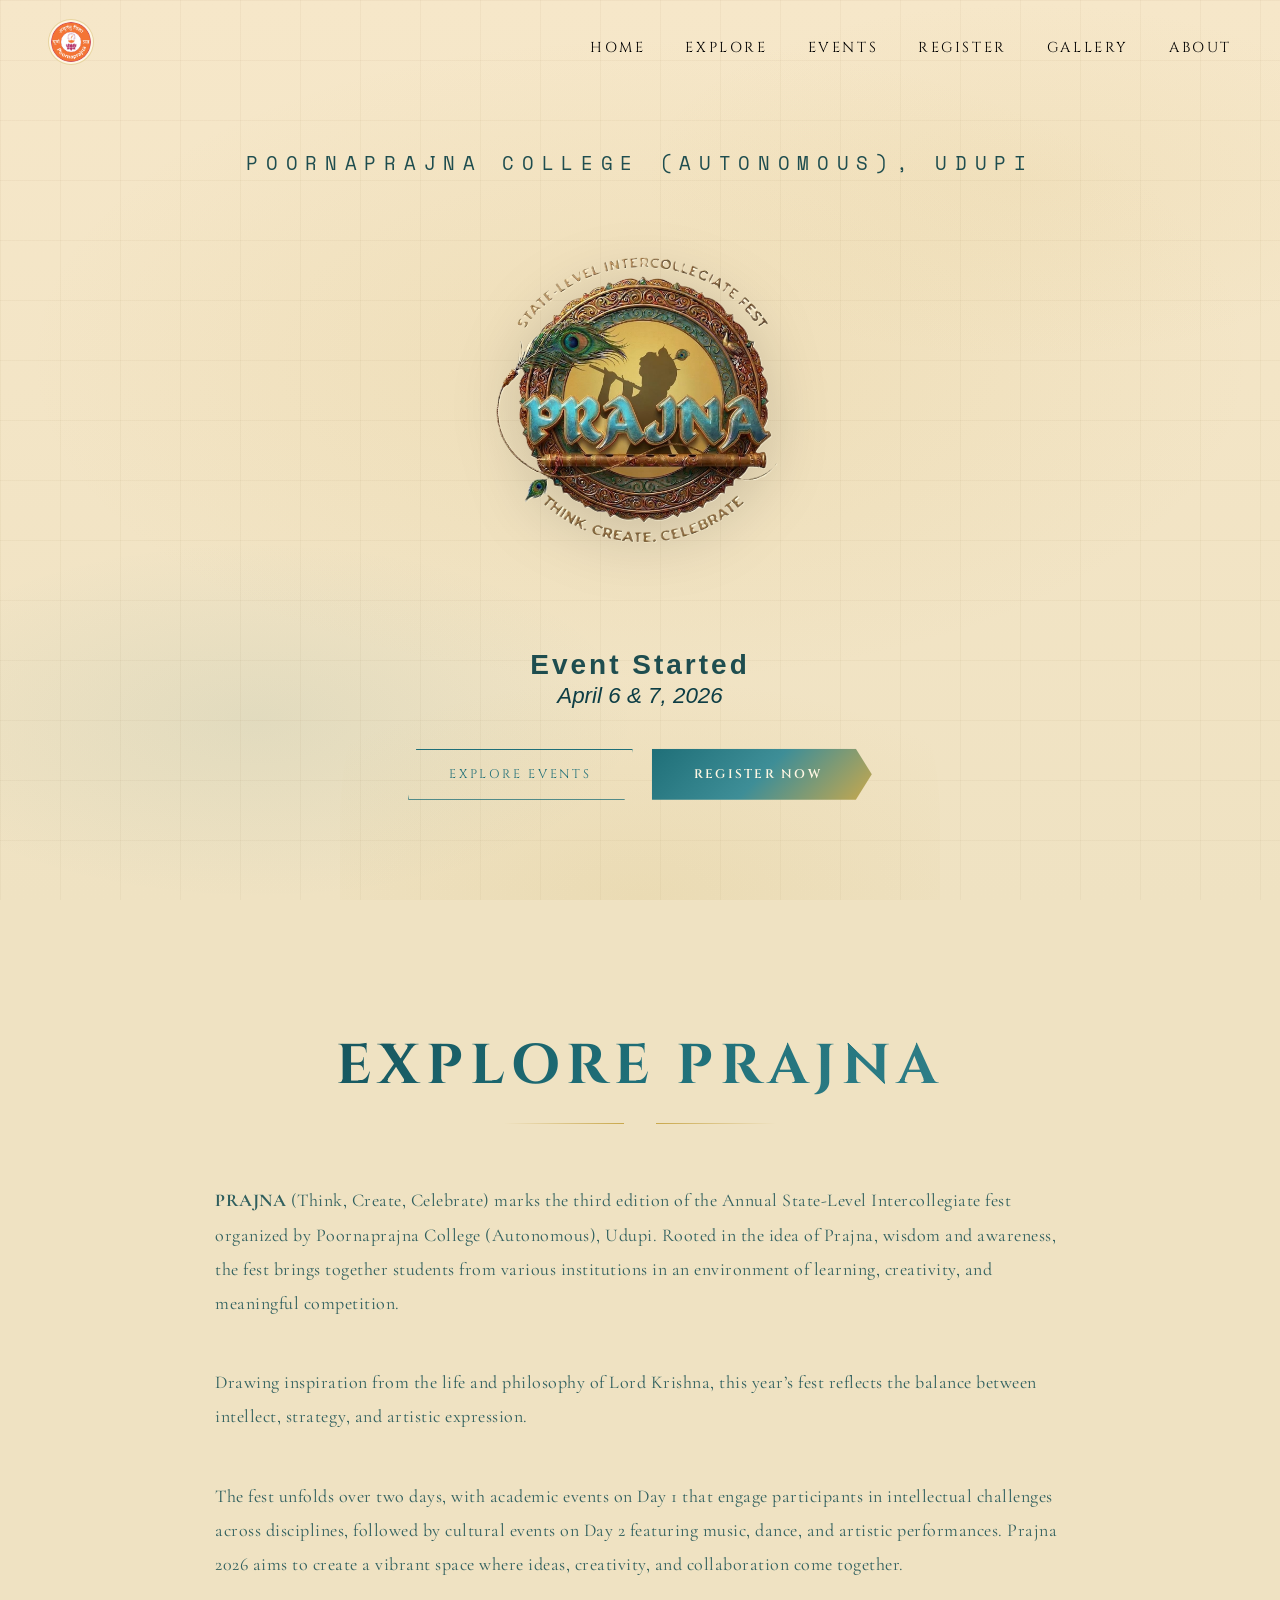
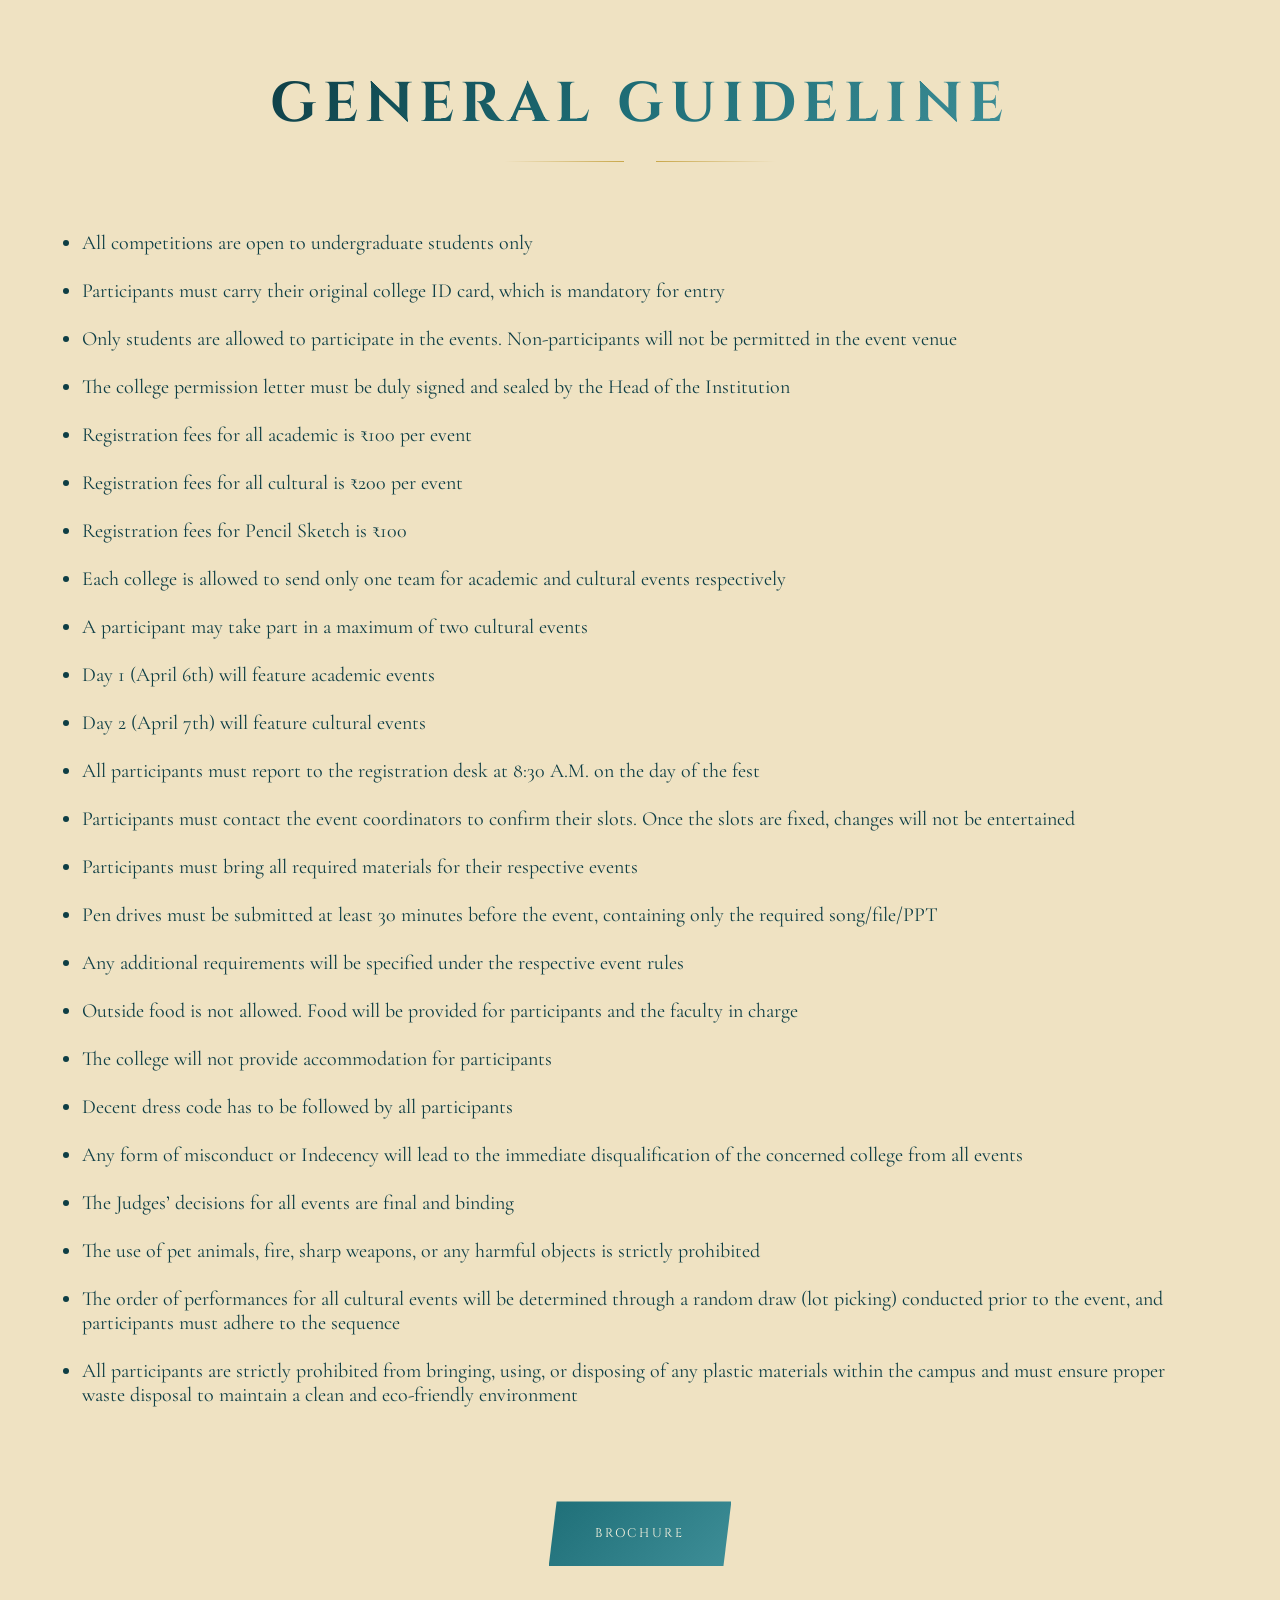
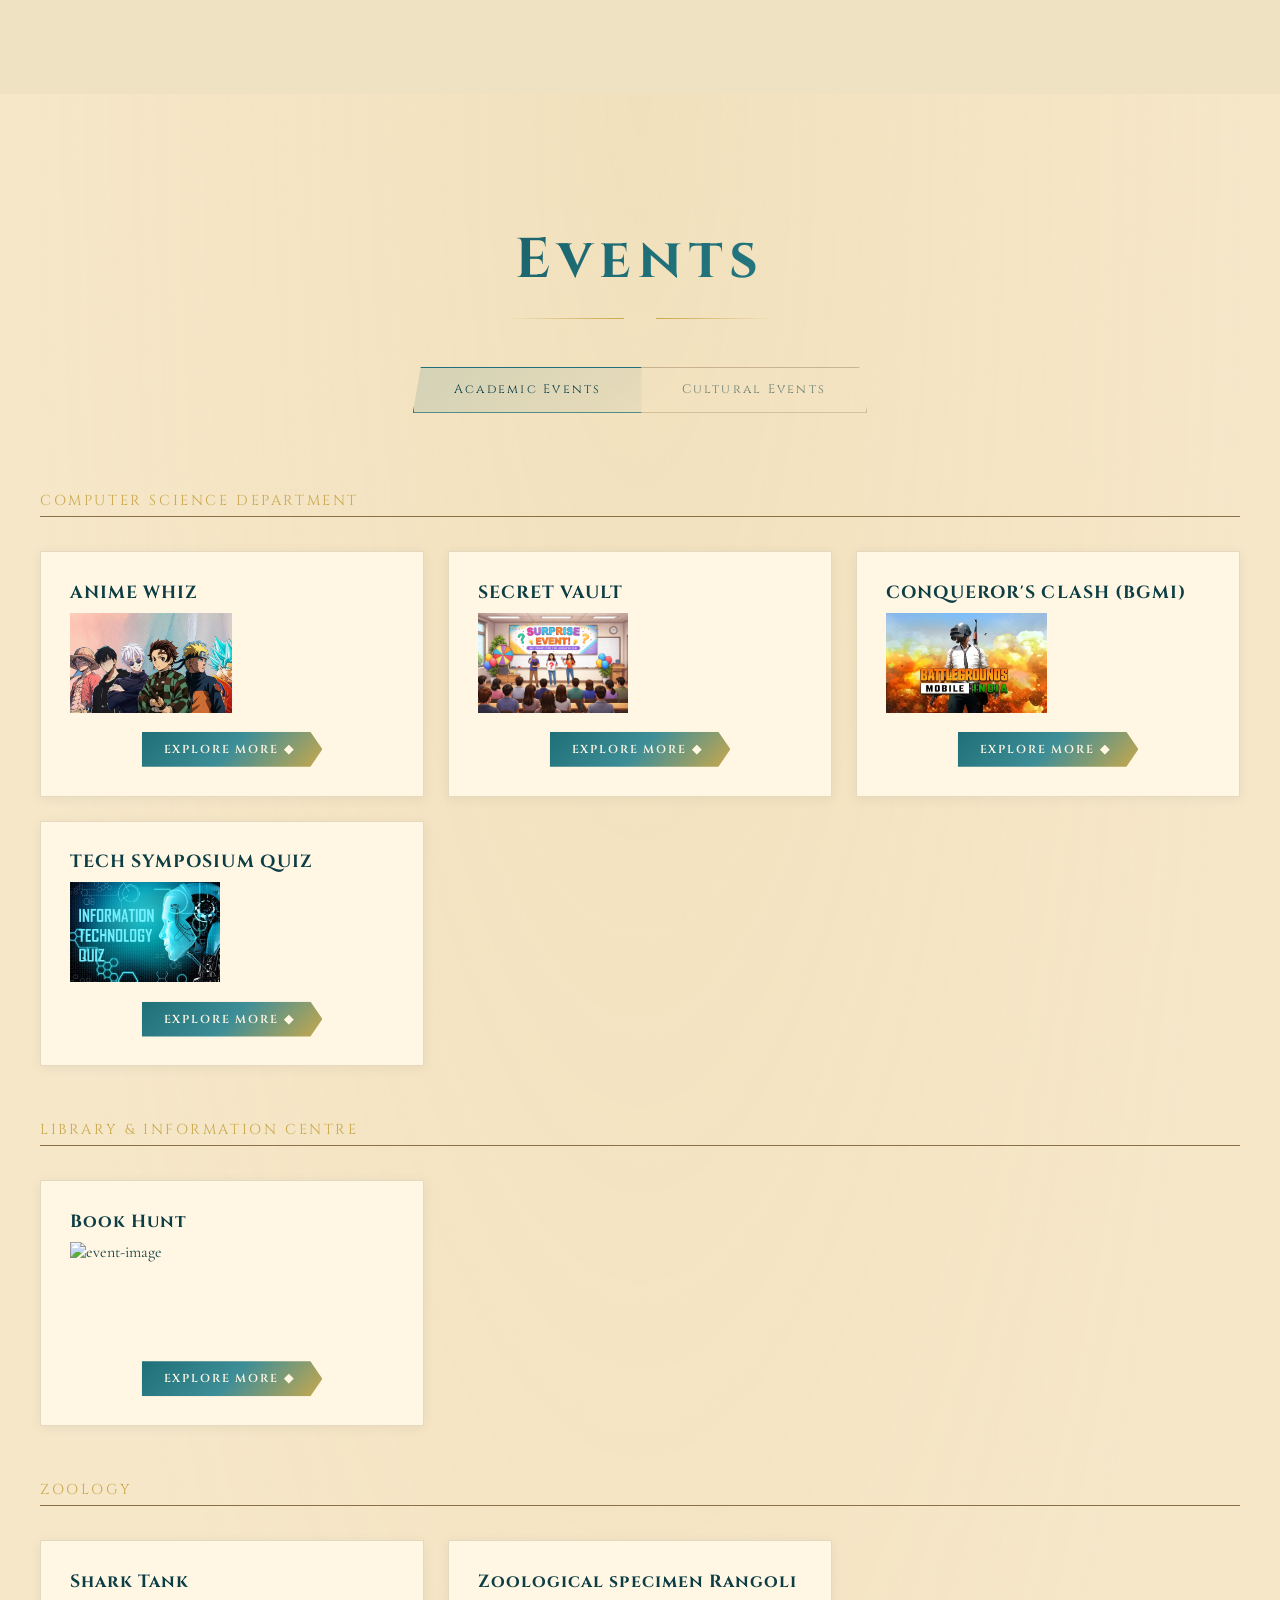
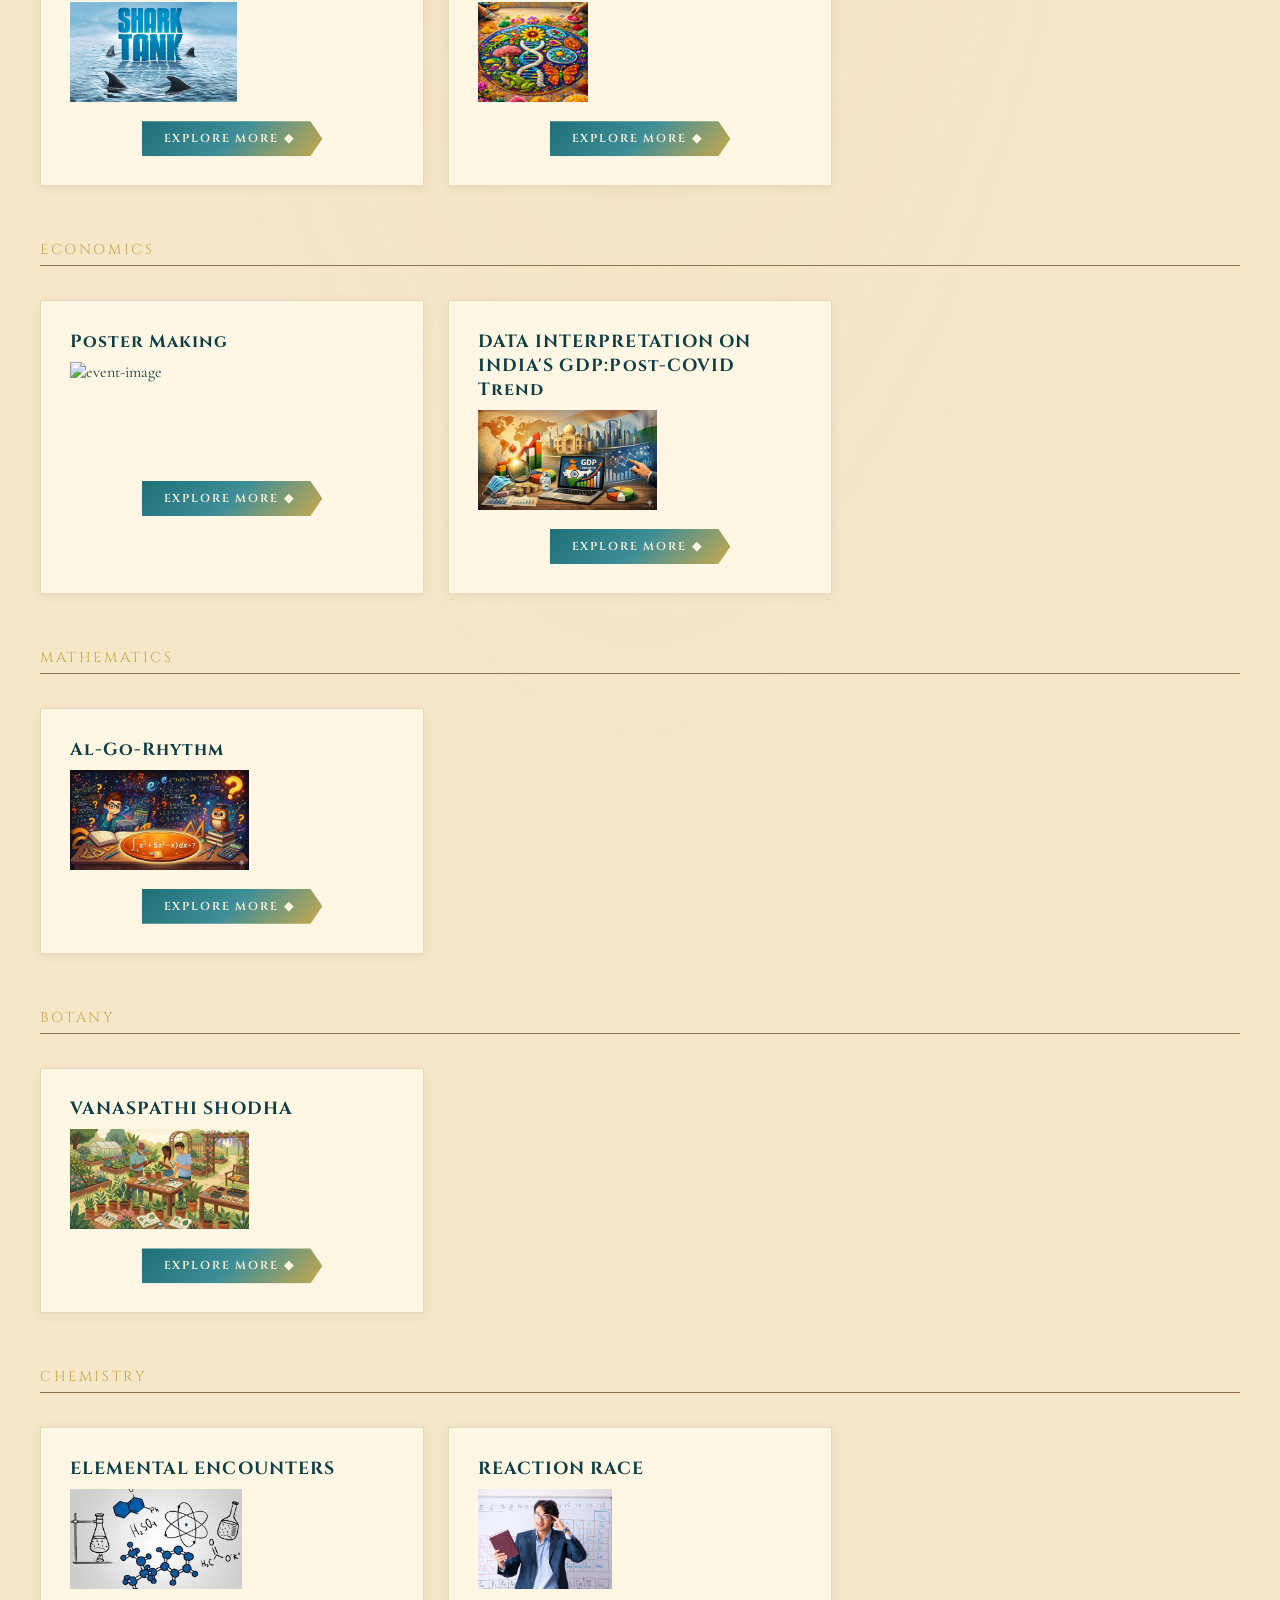
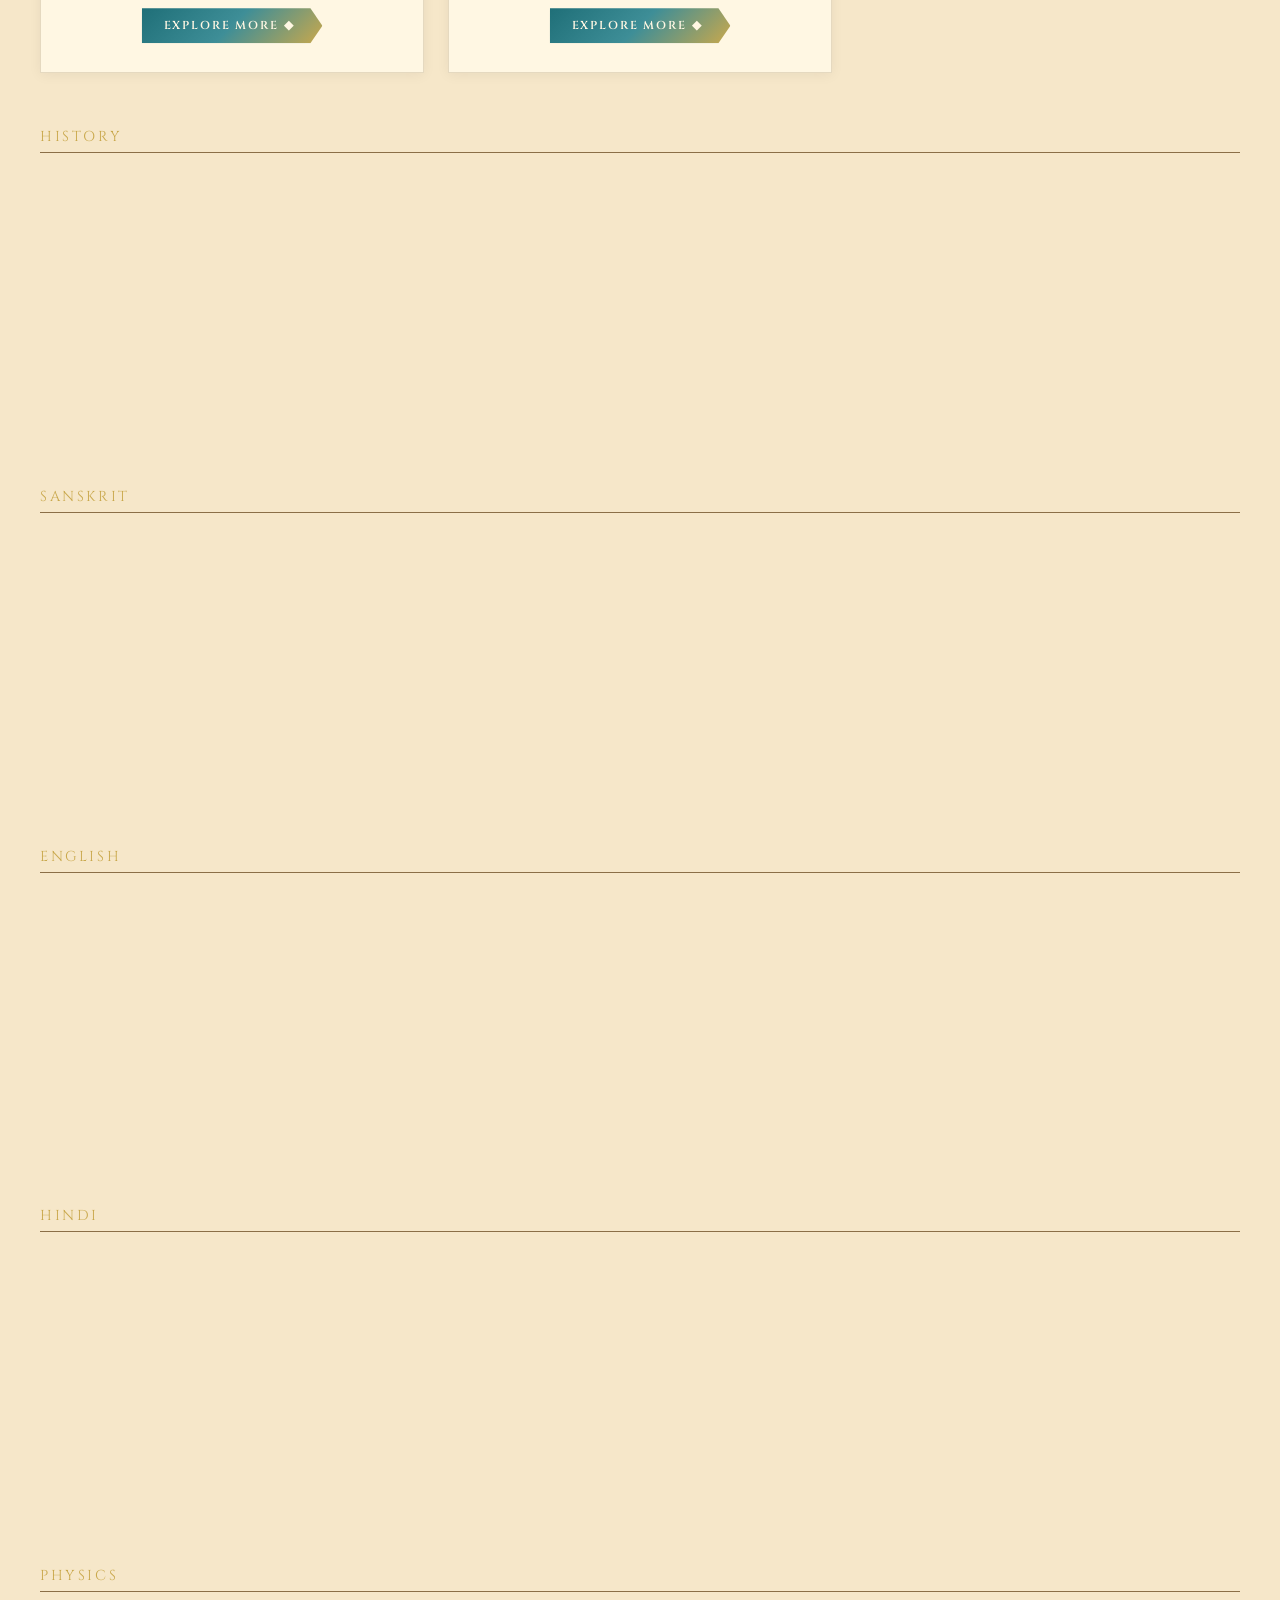
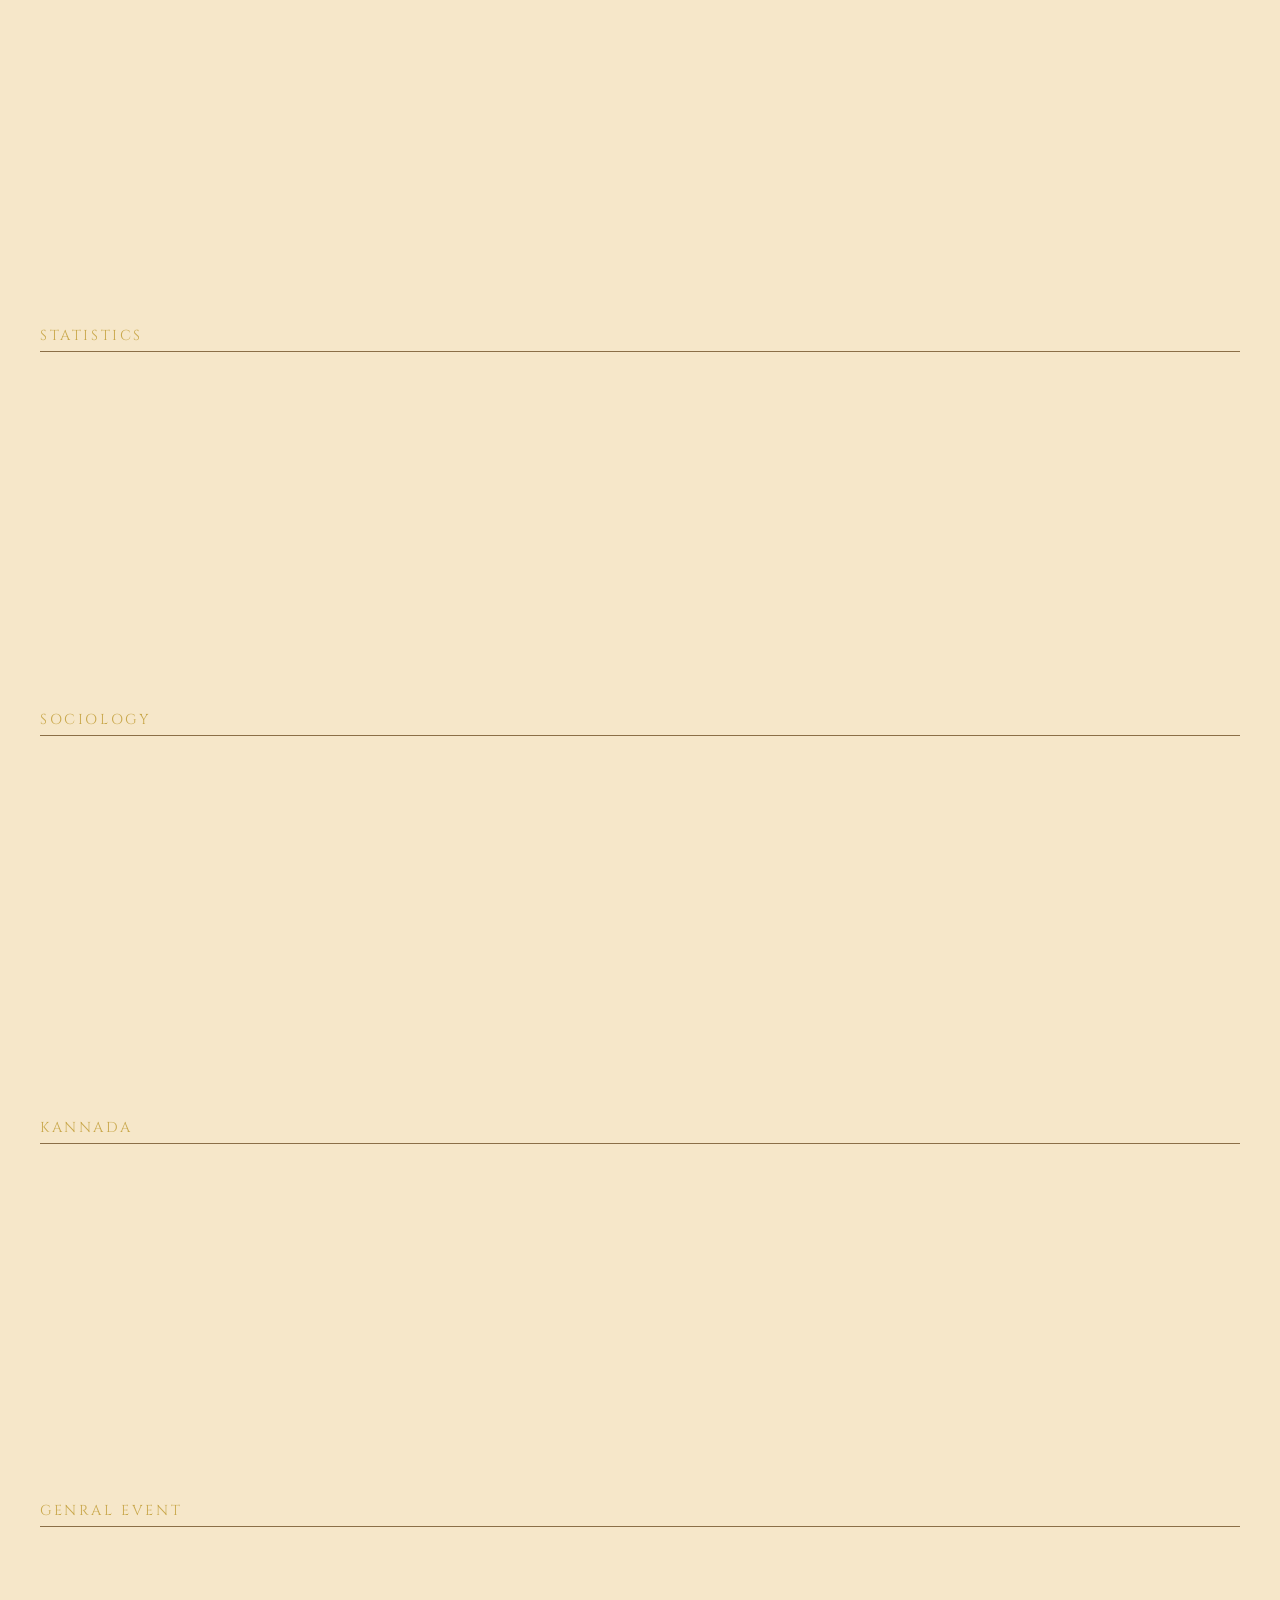
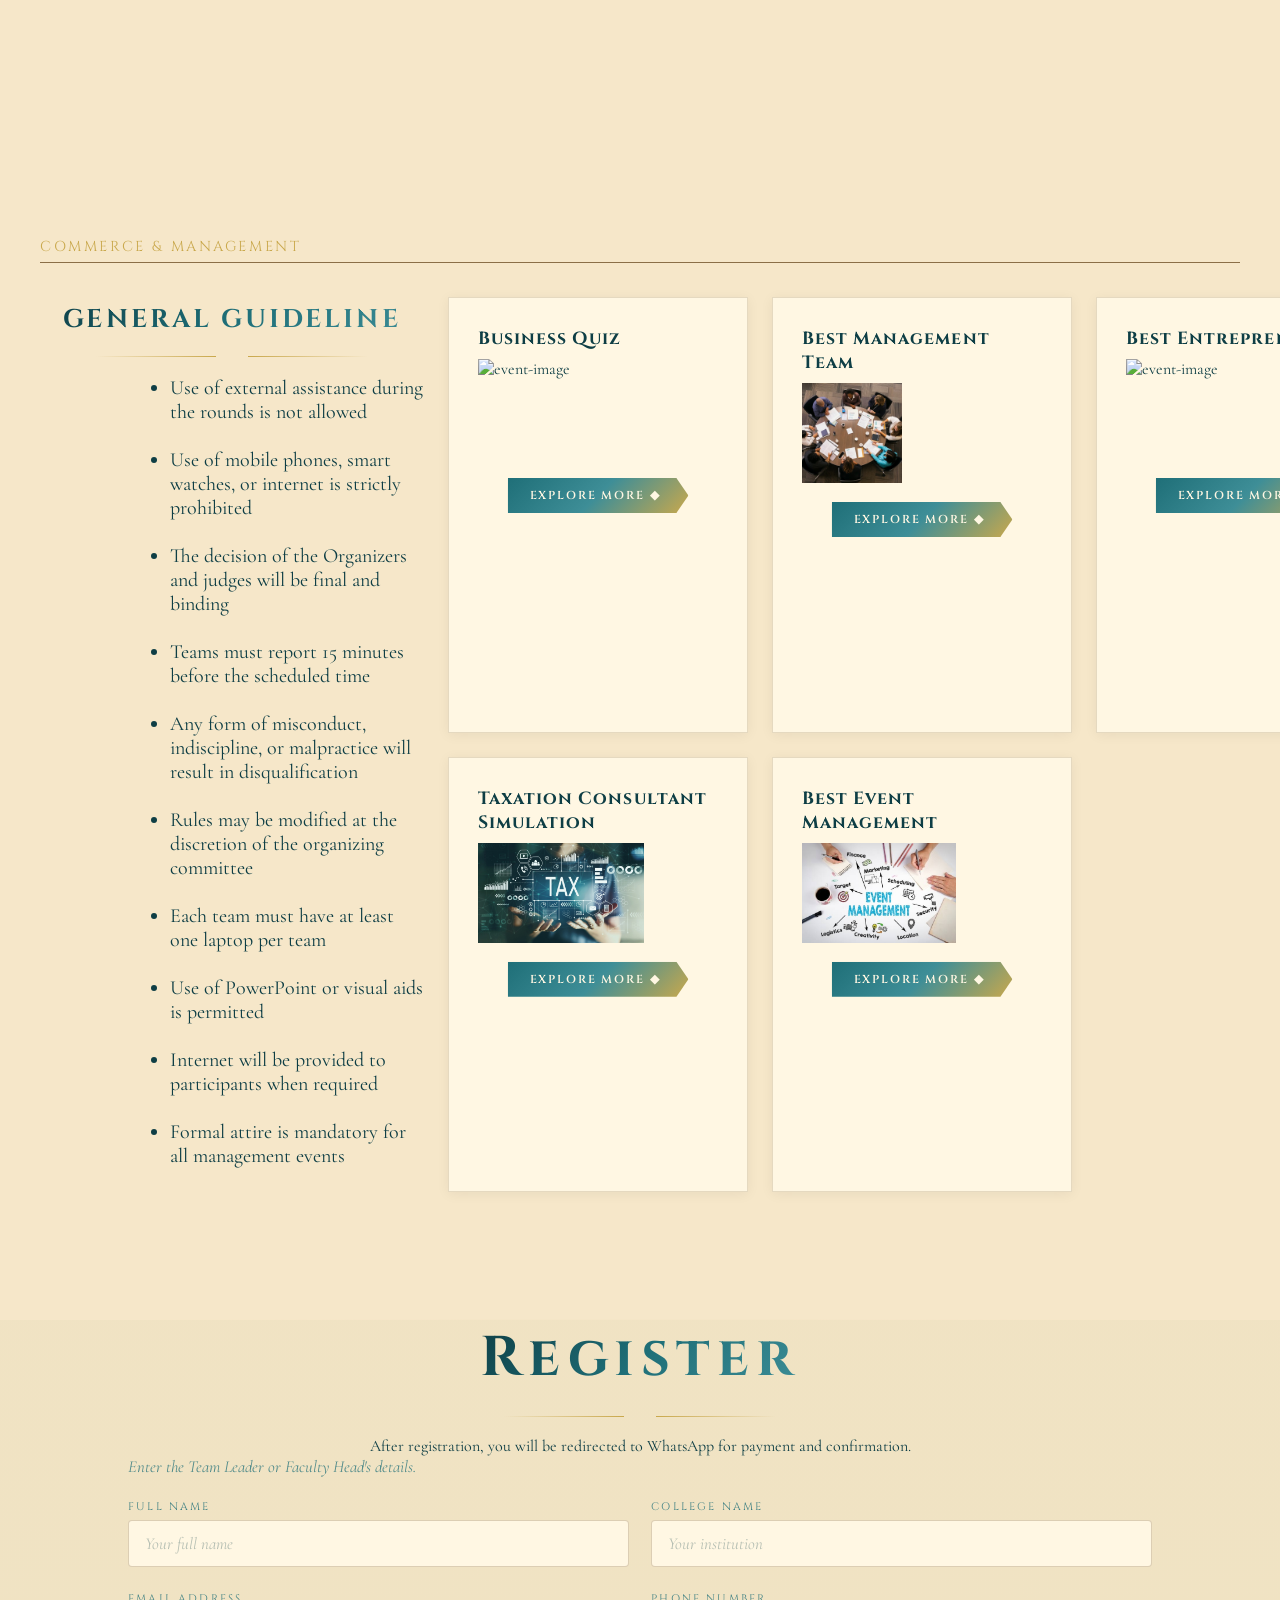
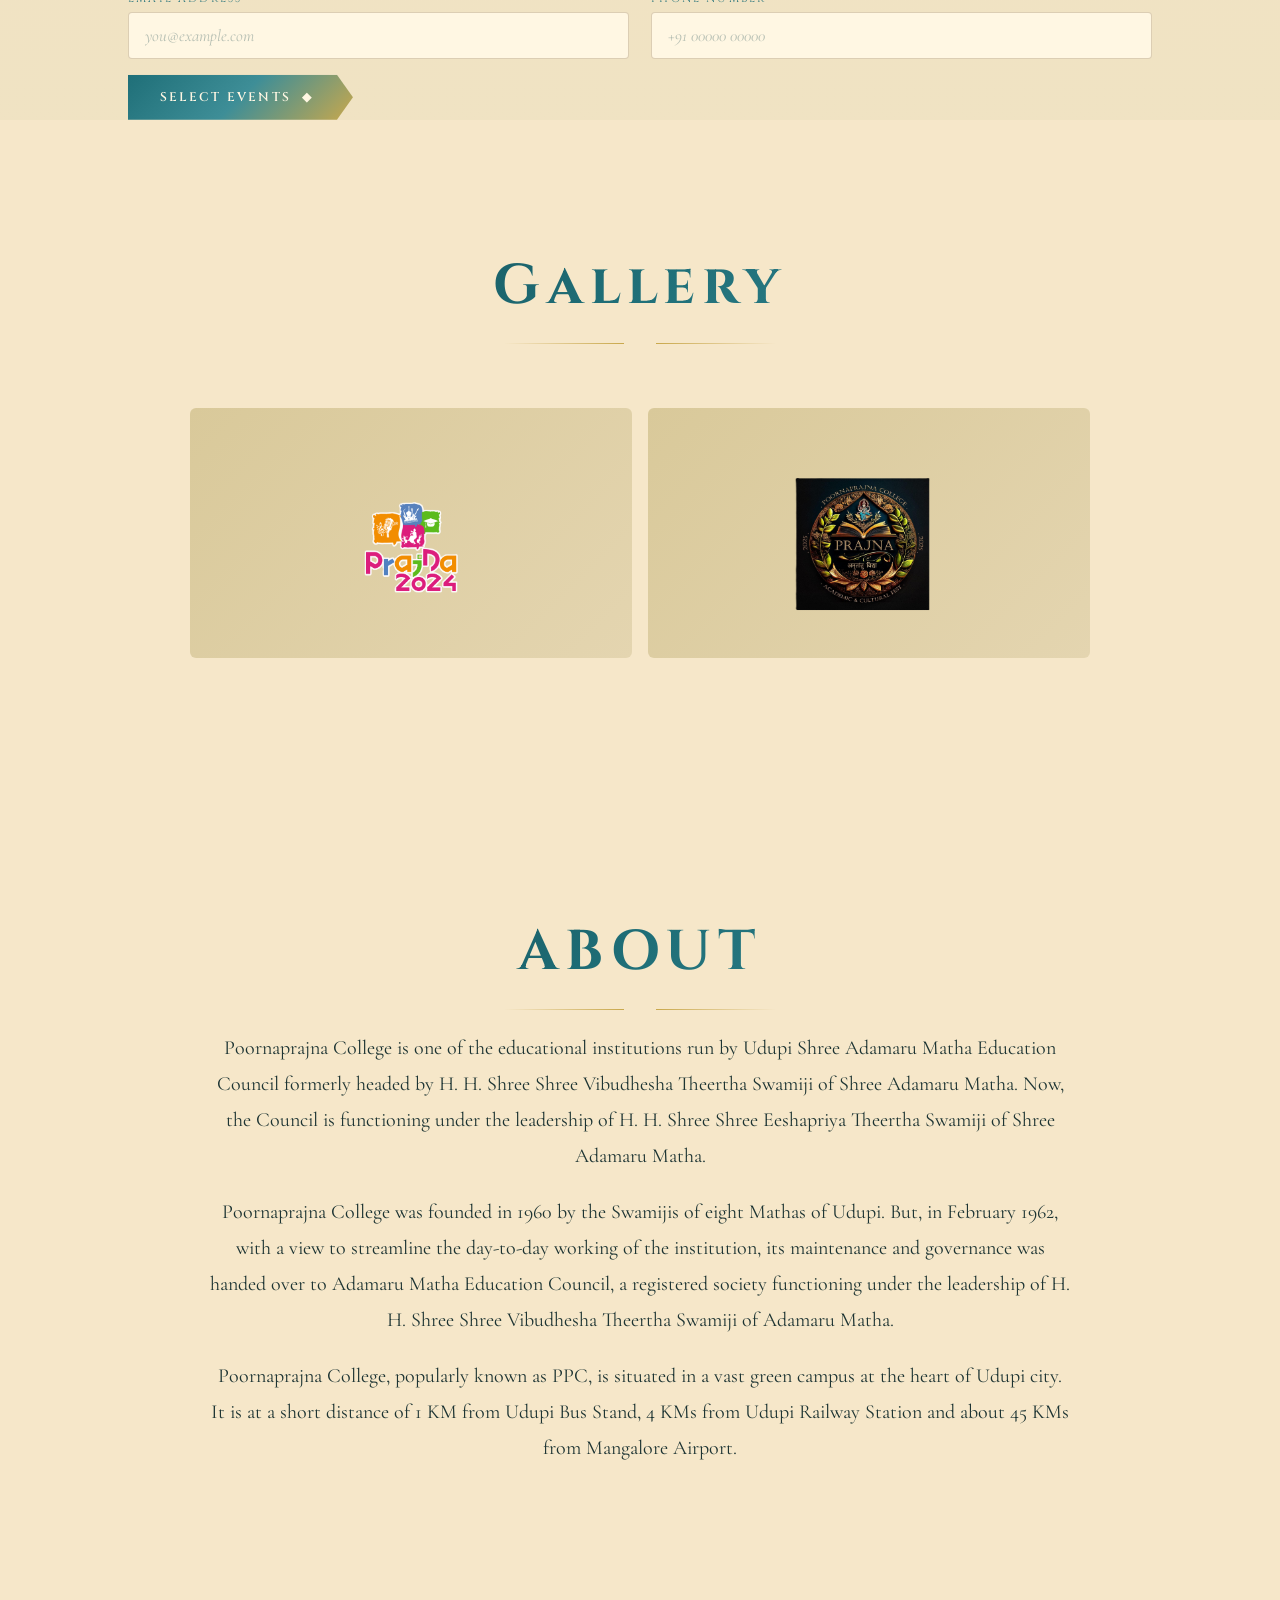
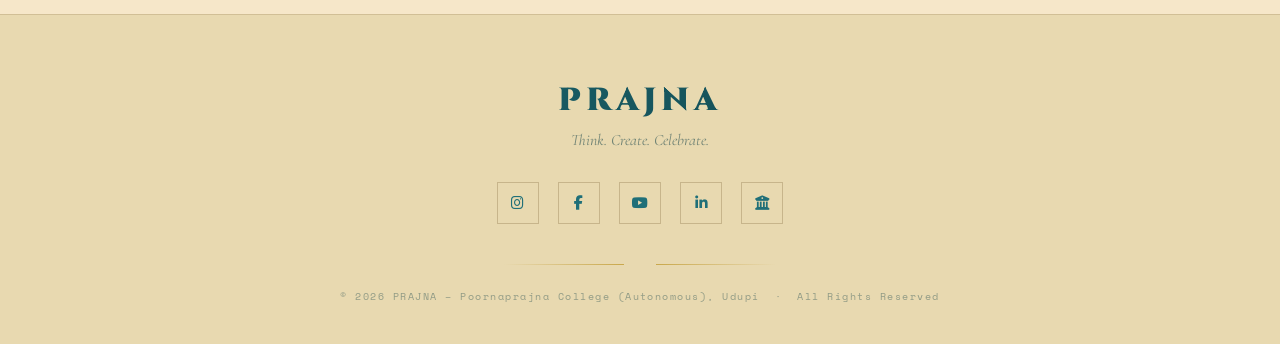
==== index.html @ cb9db2d2 "Merge pull request #12 from bhatSumukh/update commerce department updated" ====
<!doctype html>
<html lang="en">

<head>
  <meta charset="UTF-8" />
  <meta name="viewport" content="width=device-width, initial-scale=1.0" />
  <title>PRAJNA 2025 – Poornaprajna College, Udupi</title>
  <link
    href="https://fonts.googleapis.com/css2?family=Cinzel:wght@400;600;700;900&family=Cormorant+Garamond:ital,wght@0,300;0,400;0,600;1,300;1,400&family=Space+Mono:wght@400;700&display=swap"
    rel="stylesheet" />
  <link rel="stylesheet" href="https://cdnjs.cloudflare.com/ajax/libs/font-awesome/6.4.0/css/all.min.css" />

  <link rel="icon" href="Images/favicon.png" />
  <link rel="stylesheet" href="style.css" />
</head>

<body>
  <!-- ─── NAV ─── -->
  <nav id="navbar">
    <div class="logo-placeholder">
      <a href="https://ppc.ac.in/" target="_blank" class="nav-logo"><img src="Images/clg-logo.png" alt=""
          class="nav-logo-img" /></a>
    </div>

    <ul class="nav-links">
      <li><a href="#home">Home</a></li>
      <li><a href="#explore">Explore</a></li>
      <li><a href="#events">Events</a></li>
      <li><a href="#register">Register</a></li>
      <li><a href="#gallery">Gallery</a></li>
      <li><a href="#about">About</a></li>
    </ul>
    <div class="hamburger" id="hamburger">
      <span></span><span></span><span></span>
    </div>
  </nav>

  <div class="mobile-menu" id="mobileMenu">
    <a href="#home" onclick="closeMobile()">Home</a>
    <a href="#explore" onclick="closeMobile()">Explore</a>
    <a href="#events" onclick="closeMobile()">Events</a>
    <a href="#register" onclick="closeMobile()">Register</a>
    <a href="#gallery" onclick="closeMobile()">Gallery</a>
    <a href="#about" onclick="closeMobile()">About</a>
  </div>

  <!-- ─── HERO ─── -->
  <section id="home">
    <div class="hero-bg" id="heroBg"></div>

    <p class="hero-eyebrow">Poornaprajna College (Autonomous), Udupi</p>

    <div class="hero-logo-container">
      <img src="Images/hero-logo2.png" alt="Prajna Logo" class="hero-logo" />
    </div>

    <div id="countdown" class="countdown-timer">
      <span id="days">00</span>d : <span id="hours">00</span>h :
      <span id="minutes">00</span>m : <span id="seconds">00</span>s
    </div>

    <p class="hero-date">April 6 &amp; 7, 2026</p>

    <div class="hero-btns">
      <a href="#events" class="btn-secondary">Explore Events</a>
      <a href="#register" class="btn-primary">Register Now</a>
    </div>

    <!-- <div class="hero-scroll">
        <span>Scroll</span>
        <div class="scroll-line"></div>
      </div> -->
  </section>

  <!-- ─── EXPLORE ─── -->
  <section id="explore">
    <div style="text-align: center" class="reveal">
      <h3 class="section-title">EXPLORE PRAJNA</h3>
      <div class="ornament">
        <div class="ornament-line"></div>
        <div class="ornament-diamond"></div>
        <div class="ornament-line right"></div>
      </div>
    </div>

    <div class="explore-box">
      <div class="explore-fest">
        <p>
          <b>PRAJNA</b> (Think, Create, Celebrate) marks the third edition of the Annual State-Level
          Intercollegiate fest organized by Poornaprajna College (Autonomous), Udupi. Rooted
          in the idea of Prajna, wisdom and awareness, the fest brings together students
          from various institutions in an environment of learning, creativity, and meaningful
          competition.
        </p>
        <br />

        <p>
          Drawing inspiration from the life and philosophy of Lord Krishna,
          this year’s fest reflects the balance between intellect, strategy,
          and artistic expression.
        </p>
        <br />

        <p>
          The fest unfolds over two days, with academic events on Day 1 that
          engage participants in intellectual challenges across disciplines,
          followed by cultural events on Day 2 featuring music, dance, and
          artistic performances. Prajna 2026 aims to create a vibrant space
          where ideas, creativity, and collaboration come together.
        </p>
        <br />
      </div>

      <div class="general-guideline">
        <div style="text-align: center" class="reveal">
          <h3 class="section-title">GENERAL GUIDELINE</h3>
          <div class="ornament">
            <div class="ornament-line"></div>
            <div class="ornament-diamond"></div>
            <div class="ornament-line right"></div>
          </div>
        </div>
      </div>

      <div class="gen-guide">
        <ul class="gu-content">
  <li>All competitions are open to undergraduate students only</li><br>
  <li>Participants must carry their original college ID card, which is mandatory for entry</li><br>
  <li>Only students are allowed to participate in the events. Non-participants will not be permitted in the event venue</li><br>
  <li>The college permission letter must be duly signed and sealed by the Head of the Institution<br></li><br>
  <li>Registration fees for all academic is ₹100 per event<br></li><br>
  <li>Registration fees for all cultural is ₹200 per event<br></li><br>
  <li>Registration fees for Pencil Sketch is ₹100 <br></li><br>
  <li>Each college is allowed to send only one team for academic and cultural events respectively<br></li><br>
  <li>A participant may take part in a maximum of two cultural events<br></li><br>
  <li>Day 1 (April 6th) will feature academic events<br></li><br>
  <li>Day 2 (April 7th) will feature cultural events<br></li><br>
  <li>All participants must report to the registration desk at 8:30 A.M. on the day of the fest<br></li><br>
  <li>Participants must contact the event coordinators to confirm their slots. Once the slots are fixed, changes will not be entertained<br></li><br>
  <li>Participants must bring all required materials for their respective events<br></li><br>
  <li>Pen drives must be submitted at least 30 minutes before the event, containing only the required song/file/PPT<br></li><br>
  <li>Any additional requirements will be specified under the respective event rules<br></li><br>
  <li>Outside food is not allowed. Food will be provided for participants and the faculty in charge<br></li><br>
  <li>The college will not provide accommodation for participants<br></li><br>
  <li>Decent dress code has to be followed by all participants<br></li><br>
  <li>Any form of misconduct or Indecency will lead to the immediate disqualification of the concerned college from all events<br></li><br>
  <li>The Judges’ decisions for all events are final and binding<br></li><br>
  <li>The use of pet animals, fire, sharp weapons, or any harmful objects is strictly prohibited<br></li><br>
  <li>The order of performances for all cultural events will be determined through a random draw (lot picking) conducted prior to the event, and participants must adhere to the sequence</li><br>
  <li>All participants are strictly prohibited from bringing, using, or disposing of any plastic materials within the campus and must ensure proper waste disposal to maintain a clean and eco-friendly environment</li><br>
</ul>
</div>
<br>
        </div>
      <div class="brochure-container">
         <a href="https://drive.google.com/file/d/11QbYhifFzQuY1b_XUa-pOfPPAonRezOW/view?usp=sharing" class="brc-btn" target="_blank">Brochure</a>
      </div>
    </section>


  <!-- ─── EVENTS SECTION ─── -->
  <section id="events">
    <div style="text-align: center" class="reveal">
      <h2 class="section-title">Events</h2>
      <div class="ornament">
        <div class="ornament-line"></div>
        <div class="ornament-diamond"></div>
        <div class="ornament-line right"></div>
      </div>
    </div>

    <div class="events-toggle reveal">
      <button class="toggle-btn active" onclick="showTab('academic', this)">
        Academic Events
      </button>
      <button class="toggle-btn" onclick="showTab('cultural', this)">
        Cultural Events
      </button>
    </div>

    <!-- ═══════════════════════════════════════════════════════════
       ACADEMIC EVENTS
       ═══════════════════════════════════════════════════════════ -->

        <!-- CS Department -->

    <div class="events-panel active" id="academic">
      <div class="event-category-label">Computer Science Department</div>
      <div class="event-card reveal" data-name="ANIME WHIZ" data-img="Images/anime whiz.jpeg">
        <div class="event-name">ANIME WHIZ</div>
        <div class="event-image">
          <img src="Images/anime whiz.jpeg" alt="event-image" />
        </div>
        <button class="explore-btn" type="button">
          Explore More &#9670;
        </button>
        <div class="event-details" hidden>
          <ol>
            <li>2 make a team</li>
            <li>
              The quiz is open to all anime enthusiasts. (Open to all
              Streams).
            </li>
            <li>Basic anime knowledge needed.</li>
            <li>Multiple rounds will be conducted.</li>
            <li>
              Phones/internet use during the event will result in immediate
              disqualification.
            </li>
          </ol>
          <p>
            <b>Faculty Coordinator:</b> Ms.Deeksha, Ms.Soujanya Devadiga
          </p>
          <p><b>Faculty Mobile:</b> 7204936986 / 70191 15360</p>
          <p><b>Student Coordinator:</b> Mr.Sumanth Sharma</p>
          <p><b>Student Mobile:</b> 9482926495</p>
        </div>
      </div>

      <div class="event-card reveal" data-name="SECRET VAULT" data-img="Images/secret vault.jpeg">
        <div class="event-name">SECRET VAULT</div>
        <div class="event-image">
          <img src="Images/secret vault.jpeg" alt="event-image" />
        </div>
        <button class="explore-btn" type="button">
          Explore More &#9670;
        </button>
        <div class="event-details" hidden>
          <ol>
            <li>
              Two make a team – surprise event, details and rules will be
              shared at the beginning of each round
            </li>
            <li>Be ready for an event with unexpected twists and turns</li>
          </ol>
          <p><b>Faculty Coordinator:</b> Mrs.Harshitha K R / Ms.Ashwini Bhat</p>
          <p><b>Faculty Mobile:</b> 9606487221 / 8762125618</p>
          <p><b>Student Coordinator:</b> Mr.S Harsha K</p>
          <p><b>Student Mobile:</b> 8762073470</p>
        </div>
      </div>

      <div class="event-card reveal" data-name="BGMI" data-img="Images/bgmi.jpeg">
        <div class="event-name">CONQUEROR'S CLASH (BGMI)</div>
        <div class="event-image">
          <img src="Images/bgmi.jpeg" alt="event-image" />
        </div>
        <button class="explore-btn" type="button">
          Explore More &#9670;
        </button>
        <div class="event-details" hidden>
          <ol>
            <li>Four make a team</li>
            <li>Bring your own gadgets (iPad not allowed)</li>
            <li>Internet/Wi-Fi will not be provided by the college</li>
          </ol>
          <p><b>Faculty Coordinator:</b> Mrs. Rashmi / Ms.Nishmitha</p>
          <p><b>Faculty Mobile:</b> 7619297170 / 6364277857</p>
          <p><b>Student Coordinator:</b> Mr.Sohan</p>
          <p><b>Student Mobile:</b> 7483580345</p>
        </div>
      </div>

      <div class="event-card reveal" data-name=" TECH SYMPOSIUM QUIZ" data-img="Images/it quiz.jpeg">
        <div class="event-name">TECH SYMPOSIUM QUIZ</div>
        <div class="event-image">
          <img src="Images/it quiz.jpeg" alt="event-image" />
        </div>
        <button class="explore-btn" type="button">
          Explore More &#9670;
        </button>
        <div class="event-details" hidden>
          <ol>
            <li>Two make a team</li>
            <li>
              The rounds and their
              respective rules will be
              disclosed before the start
              of each round.
            </li>
            <li>No electronic devices allowed</li>
            <li>Quiz Master's decision is final</li>
          </ol>
          <p>
            <b>Faculty Coordinator:</b> Ms. Vaishnavi R Saralaya, Ms Kavya
          </p>
          <p><b>Faculty Mobile:</b> 8762595799 / 6361104759</p>
          <p><b>Student Coordinator:</b> Ms. Seema</p>
          <p><b>Student Mobile:</b> 7676327715</p>
        </div>
      </div>

      <!-- Library & Information Centre -->
      <div class="event-category-label">Library & Information Centre </div>

      <div class="event-card reveal" data-name="Book Hunt"
        data-img="https://images.unsplash.com/photo-1524995997946-a1c2e315a42f">
        <div class="event-name">Book Hunt</div>
        <div class="event-image">
          <img src="https://images.unsplash.com/photo-1524995997946-a1c2e315a42f" alt="event-image" />
        </div>
        <button class="explore-btn" type="button">
          Explore More &#9670;
        </button>
        <div class="event-details" hidden>
          <ol>

            <li>3 members make a team</li>
            <li>No use of phones or laptops</li>
            <li>Library books should not be replaced</li>
            <li>Silence needs to be maintained</li>
            <li>Respect property and surroundings</li>
            <li>Rounds and  instructions for each round will be disclosed on the spot</li>
            <li>Only one team from each college</li>

          </ol>
          <p><b>Faculty Coordinator:</b> Dr.Vinay Kumar &amp; Ms.Vrinda</p>
          <p><b>Faculty Mobile:</b> 9945037249 / 7483180417</p>
          <p><b>Student Coordinator:</b> Ms.M B Ramashree</p>
          <p><b>Student Mobile:</b> 9483882163</p>
        </div>
      </div>

      <!-- Zoology -->
      <div class="event-category-label">Zoology </div>
      <div class="event-card reveal" data-name="Shark Tank" data-img="Images/shark tank.jpeg">
        <div class="event-name">Shark Tank</div>
        <div class="event-image">
          <img src="Images/shark tank.jpeg" alt="event-image" />
        </div>
        <button class="explore-btn" type="button">
          Explore More &#9670;
        </button>
        <div class="event-details" hidden>
          <ol>
            <li>2 members per team</li>
            <li>Open to all streams</li>
            <li>Team must pitch a product</li>
            <li>Product should address environmental crisis</li>
            <li>PPT presentation required</li>
            <li>Participants must bring required materials</li>
            <li>All the necessary articles should be brought by the students</li>
          </ol>
          <p><b>Faculty Coordinator:</b> Dr.Karamchand</p>
          <p><b>Faculty Mobile:</b> 9620368961</p>
          <p><b>Student Coordinator:</b> Mr.Abhay</p>
          <p><b>Student Mobile:</b> 9535424087</p>
        </div>
      </div>

      <div class="event-card reveal" data-name="Zoological specimen Rangoli" data-img="Images/bio rangoli.jpeg">
        <div class="event-name">Zoological specimen Rangoli</div>
        <div class="event-image">
          <img src="Images/bio rangoli.jpeg" alt="event-image" />
        </div>
        <button class="explore-btn" type="button">
          Explore More &#9670;
        </button>
        <div class="event-details" hidden>
          <ol>
            <li>Only space will be provided</li>
            <li>Participants bring their own materials</li>
            <li>Individual event</li>
           <li>Any specimen of zoology can be chosen</li>
          </ol>
          <p><b>Faculty Coordinator:</b> Mrs.Poornima Poojari</p>
          <p><b>Faculty Mobile:</b> 7738831667</p>
          <p><b>Student Coordinator:</b>Ms.Kashika</p>
          <p><b>Student Mobile:</b> 9901456370</p>
        </div>
      </div>

      <!-- Economics -->
      <div class="event-category-label">Economics </div>
      <div class="event-card reveal" data-name="Poster Making"
        data-img="https://images.unsplash.com/photo-1513364776144-60967b0f800f">
        <div class="event-name">Poster Making</div>
        <div class="event-image">
          <img src="https://images.unsplash.com/photo-1513364776144-60967b0f800f" alt="event-image" />
        </div>
        <button class="explore-btn" type="button">
          Explore More &#9670;
        </button>
        <div class="event-details" hidden>
          <ol>
            <li>2 members per team</li>
            <li>Time duration: 1 hour</li>
            <li>Chart paper will be provided</li>
            <li>Bring your own drawing materials</li>
          </ol>
          <p><b>Faculty Coordinator:</b> Dr. Soujanya S.Shetty</p>
          <p><b>Faculty Mobile:</b> 9482747373</p>
          <p><b>Student Coordinator:</b> MS.Deepa / Ms.Neetravathi</p>
          <p><b>Student Mobile:</b> 7899271293</p>
        </div>
      </div>


      <div class="event-card reveal" data-name="DATA INTERPRETATION ON INDIA'S GDP" data-img="Images/indian gdp.jpeg">
        <div class="event-name">DATA INTERPRETATION ON INDIA'S GDP:Post-COVID Trend</div>
        <div class="event-image">
          <img src="Images/indian gdp.jpeg" alt="event-image" />
        </div>
        <button class="explore-btn" type="button">
          Explore More &#9670;
        </button>
        <div class="event-details" hidden>
          <ol>
            <li>UG students from any discipline can participate</li>
            <li>Two participants per team</li>
            <li>Participants will receive table/chart data</li>
            <li>Time limit: 60 minutes</li>
            <li>No electronic gadgets allowed</li>
            <li>Data may be from official sources like RBI</li>
            <li>Judging criteria: Accuracy, Evidence, Trend analysis</li>
          </ol>
          <p><b>Faculty Coordinator:</b> Dr. Gopi H</p>
          <p><b>Faculty Mobile:</b> 8553858123</p>
          <p><b>Student Coordinator:</b> Mrs. Pranamya, Ms. Ajna</p>
          <p><b>Student Mobile:</b> 9686057652 / 7483399353</p>
        </div>
      </div>

      <!-- Mathematics -->
      <div class="event-category-label">Mathematics </div>
      <div class="event-card reveal" data-name="10 / Al-Go-Rhythm" data-img="Images/algorithm.jpeg">
        <div class="event-name">Al-Go-Rhythm</div>
        <div class="event-image">
          <img src="Images/algorithm.jpeg" alt="event-image" />
        </div>
        <button class="explore-btn" type="button">
          Explore More &#9670;
        </button>
        <div class="event-details" hidden>
          <ol>
            <li>Multi Round Event</li>
            <li>Two participants make a team</li>
            <li>Basic Mathematics knowledge required</li>
          </ol>
          <p><b>Faculty Coordinator:</b> Ms. Vaishnavi Bhat</p>
          <p><b>Faculty Mobile:</b> +91 9148530570</p>
          <p><b>Student Coordinator:</b> Manvith</p>
          <p><b>Student Mobile:</b> 7829260859</p>
        </div>
      </div>

      <!-- Botany -->
      <div class="event-category-label">Botany </div>
      <div class="event-card reveal" data-name="VANASPATHI SHODHA" data-img="Images/vanaspathi shodha.jpeg">
        <div class="event-name">VANASPATHI SHODHA</div>
        <div class="event-image">
          <img src="Images/vanaspathi shodha.jpeg" alt="event-image" />
        </div>
        <button class="explore-btn" type="button">
          Explore More &#9670;
        </button>
        <div class="event-details" hidden>
          <ol>
            <li>Two participants make a team</li>
            <li>Open to all streams</li>
            <li>
              Participants should identify the plant specimens only by
              texture, aroma and taste
            </li>
            <li>
              The use of mobile phones, books or any reference materials is
              strictly prohibited
            </li>
            <li>
              Each participant will be given a fixed time to observe the
              samples and write the correct botanical or common name or local
              name in any language
            </li>
            <li>The decision of the judges will be final</li>
          </ol>
          <p>
            <b>Faculty Coordinator:</b> Mrs.Pratheeksha
          </p>
          <p><b>Faculty Mobile:</b> 8548073396</p>
          <p><b>Student Coordinator:</b> Ms.Harshini</p>
          <p><b>Student Mobile:</b> 9741088969</p>
        </div>
      </div>

      <!-- Chemistry -->
      <div class="event-category-label">Chemistry </div>
      <div class="event-card reveal" data-name="ELEMENTAL ENCOUNTERS" data-img="Images/elemental explore.jpg">
        <div class="event-name">ELEMENTAL ENCOUNTERS</div>
        <div class="event-image">
          <img src="Images/elemental explore.jpg" alt="event-image" />
        </div>
        <button class="explore-btn" type="button">
          Explore More &#9670;
        </button>
        <div class="event-details" hidden>
          <ol>
            <li>Two participants per team</li>
            <li>Chemistry knowledge is must</li>
            <li>Includes series of rounds</li>
            <li>Both practical & chemistry theory rounds included</li>
          </ol>
          <p><b>Faculty Coordinator:</b> Dr. Mahesh Bhat</p>
          <p><b>Faculty Mobile:</b> 9538065170</p>
          <p><b>Student Coordinator:</b> Khushi Nayak</p>
          <p><b>Student Mobile:</b> 6362856747</p>
        </div>
      </div>

      <div class="event-card reveal" data-name="REACTION RACE" data-img="Images/reacton race.jpg">
        <div class="event-name">REACTION RACE</div>
        <div class="event-image">
          <img src="Images/reacton race.jpg" alt="event-image" />
        </div>
        <button class="explore-btn" type="button">
          Explore More &#9670;
        </button>
        <div class="event-details" hidden>
          <ol>
            <li>Two participants per team</li>
            <li>Chemistry knowledge is must</li>
            <li>Named reactions and practical knowledge will be tested</li>
          </ol>
          <p><b>Faculty Coordinator:</b> Dr. Rangaswamy J.</p>
          <p><b>Faculty Mobile:</b> 9738715841</p>
          <p><b>Student Coordinator:</b>MS.Jayashri</p>
          <p><b>Student Mobile:</b> 8660313383</p>
        </div>
      </div>

      <!-- History -->
      <div class="event-category-label">History</div>
      <div class="event-card reveal" data-name="MOCK PRESS"
        data-img="https://images.unsplash.com/photo-1504711434969-e33886168f5c">
        <div class="event-name">MOCK PRESS</div>
        <div class="event-image">
          <img src="https://images.unsplash.com/photo-1504711434969-e33886168f5c" alt="event-image" />
        </div>
        <button class="explore-btn" type="button">
          Explore More &#9670;
        </button>
        <div class="event-details" hidden>
          <ol>
            <li>It is an individual event</li>
            <li>One participant from a college</li>
            <li>Characters will be assigned in advance</li>
            <li>Time limit: 4+1 minutes</li>
            <li>Language allowed: English and Kannada</li>
            <li>Offensive or disrespectful content is strictly prohibited</li>
            <li>Plagiarism may lead to negative marking</li>
            <li>Participants must bring their own music and costume</li>
            <li>
              Judging: Communication, Creativity, Relevance, Body language
            </li>
            <li>Judges' decision will be final</li>
            <li>Open to students of all streams</li>
          </ol>
          <p>
            <b>Faculty Coordinator:</b> Mr. Mahesh Shetty, Mrs.
            Subbalakshmi Shetty
          </p>
          <p><b>Faculty Mobile:</b> 6361293251 / 9483807099</p>
          <p>
            <b>Student Coordinator:</b> Mr. Praveen/ Ms.Deekshitha
          </p>
          <p><b>Student Mobile:</b> 7795291996 / 9481056502</p>
        </div>
      </div>

      <div class="event-card reveal" data-name="QUIZ COMPETITION" data-img="Images/quiz competition.jpeg">
        <div class="event-name">QUIZ COMPETITION</div>

        <div class="event-image">
          <img src="Images/quiz competition.jpeg" alt="event-image" />
        </div>
        <button class="explore-btn" type="button">
          Explore More &#9670;
        </button>
        <div class="event-details" hidden>
          <ol>
            <li>Team Size: Two participants per team</li>
            <li>One team per college</li>
            <li>Open to all academic streams</li>
            <li>Preliminary Round: Written MCQ</li>
            <li>Final Round: Top five teams advance</li>
            <li>Topics related to History</li>
            <li>Judges' decision is final</li>
          </ol>
          <p>
            <b>Faculty Coordinator:</b> Mr. Mahesh Shetty
          </p>
          <p><b>Faculty Mobile:</b> 6361293251 </p>
          <p>
            <b>Student Coordinator:</b> Mr.Chethan, Ms.Asha H N
          </p>
          <p><b>Student Mobile:</b> 7676400152 / 6363323216</p>
        </div>
      </div>

      <!-- Sanskrit -->
      <div class="event-category-label">Sanskrit</div>
      <div class="event-card reveal" data-name="SANSKRIT ELOCUTION"
        data-img="https://images.unsplash.com/photo-1509021436665-8f07dbf5bf1d">
        <div class="event-name">SANSKRIT ELOCUTION</div>
        <div class="event-image">
          <img src="https://images.unsplash.com/photo-1509021436665-8f07dbf5bf1d" alt="event-image" />
        </div>
        <button class="explore-btn" type="button">
          Explore More &#9670;
        </button>
        <div class="event-details" hidden>
          <ol>
            <li>No. of Participants: 1 per team</li>
            <li>Participant must speak in Sanskrit only</li>
            <li>Using scripts are not allowed</li>
            <li>Time: 05+01 = 06 minutes</li>
            <li>Topic: भगवद्गीतायाः सार्वकालिकत्वम्</li>
          </ol>
          <p><b>Faculty Coordinator:</b> Dr. Ananda Acharya UV</p>
          <p><b>Faculty Mobile:</b> 9980530553</p>
          <p><b>Student Coordinator:</b> Ms.Rajarajeshwari</p>
          <p><b>Student Mobile:</b> 9481760273</p>
        </div>
      </div>

      <div class="event-card reveal" data-name="SAMSKRITA GENERAL QUIZ"
        data-img="https://images.unsplash.com/photo-1584697964358-3e14ca57658b">
        <div class="event-name">SAMSKRITA GENERAL QUIZ</div>
        <div class="event-image">
          <img src="https://images.unsplash.com/photo-1584697964358-3e14ca57658b" alt="event-image" />
        </div>
        <button class="explore-btn" type="button">
          Explore More &#9670;
        </button>
        <div class="event-details" hidden>
          <ol>
            <li>No. of Participants: 2 per team</li>
            <li>Oral round + Written round</li>
            <li>Quiz on Samskrita Literature and Bharateeya Samskruti</li>
          </ol>
          <p><b>Faculty Coordinator:</b> Dr. Ananda Acharya UV</p>
          <p><b>Faculty Mobile:</b> 9980530553</p>
          <p><b>Student Coordinator:</b> MS.Akshata Ramachandra bhat </p>
          <p><b>Student Mobile:</b> — 8197504117</p>
        </div>
      </div>

      <!-- English -->
      <div class="event-category-label">English</div>
      <div class="event-card reveal" data-name="STORY WRITING"
        data-img="https://images.unsplash.com/photo-1455390582262-044cdead277a">
        <div class="event-name">STORY WRITING</div>
        <div class="event-image">
          <img src="https://images.unsplash.com/photo-1455390582262-044cdead277a" alt="event-image" />
        </div>
        <button class="explore-btn" type="button">
          Explore More &#9670;
        </button>
        <div class="event-details" hidden>
          <ol>
            <li>One participant from each college</li>
            <li>Story should be written in English</li>
            <li>Time: One hour</li>
            <li>Story should not exceed 2 pages</li>
            <li>A picture will be given on the spot</li>
          </ol>
          <p><b>Faculty Coordinator:</b> Ms.Amratha Bhat</p>
          <p><b>Faculty Mobile:</b> 776011452</p>
          <p><b>Student Coordinator:</b> Ms. Jayashree</p>
          <p><b>Student Mobile:</b> 6366542329</p>
        </div>
      </div>

      <div class="event-card reveal" data-name="TURN COAT"
        data-img="https://images.unsplash.com/photo-1529070538774-1843cb3265df">
        <div class="event-name">TURN COAT</div>
        <div class="event-image">
          <img src="https://images.unsplash.com/photo-1529070538774-1843cb3265df" alt="event-image" />
        </div>
        <button class="explore-btn" type="button">
          Explore More &#9670;
        </button>
        <div class="event-details" hidden>
          <ol>
            <li>One participant per college</li>
            <li>Topic will be given on the spot</li>
            <li>3 minutes preparation time</li>
            <li>3 minutes speaking time</li>
            <li>Participant must speak against the topic when bell rings</li>
            <li>Language: English</li>
            <li>Genral topics will be given</li>
          </ol>
          <p><b>Faculty Coordinator:</b> Mrs.Geetha</p>
          <p><b>Faculty Mobile:</b> 9743429992</p>
          <p><b>Student Coordinator:</b> Ms.Ranjitha</p>
          <p><b>Student Mobile:</b> 6363588264</p>
        </div>
      </div>

      <!-- Hindi -->
      <div class="event-category-label">Hindi</div>
      <div class="event-card reveal" data-name="ANTAKSHARI"
        data-img="https://images.unsplash.com/photo-1508700115892-45ecd05ae2ad">
        <div class="event-name">ANTAKSHARI</div>
        <div class="event-image">
          <img src="https://images.unsplash.com/photo-1508700115892-45ecd05ae2ad" alt="event-image" />
        </div>
        <button class="explore-btn" type="button">
          Explore More &#9670;
        </button>
        <div class="event-details" hidden>
          <ol>
            <li>Vulgar or inappropriate songs are not allowed</li>
            <li>Time based and perfection of the song will be noted</li>
            <li>Two make a Team</li>
            <li>Only Hindi songs allowed</li>
            <li>Judges' decision is final</li>
          </ol>
          <p><b>Faculty Coordinator:</b> Dr.S.Lourata</p>
          <p><b>Faculty Mobile:</b> 9994519291</p>
          <p><b>Student Coordinator:</b> Ms.Bindiya </p>
          <p><b>Student Mobile:</b>9110467815</p>
        </div>
      </div>


      <div class="event-card reveal" data-name="Vichaar yudh"
        data-img="https://images.unsplash.com/photo-1552664730-d307ca884978">
        <div class="event-name">Vichaar yudh</div>
        <div class="event-image">
          <img src="https://images.unsplash.com/photo-1552664730-d307ca884978" alt="event-image" />
        </div>
        <button class="explore-btn" type="button">
          Explore More &#9670;
        </button>
        <div class="event-details" hidden>
          <ol>
            <li>2 members make a team</li>
            <li>Participants must speak in Hindi</li>
            <li>
              Competition will be held in 3 rounds:
              <ul>
                <li>Group Discussion: "भगवद् गीता में श्रीकृष्ण का जीवन के लिए सबसे श्रेष्ठ उपदेश" (3 mins)</li>
                <li>Debate: "सोशल मीडिया — वरदान या अभिशाप" (5 mins each team)</li>
                <li>Final Debate Round: Topic will be given on the spot</li>
              </ul>
            </li>
            <li>If there are more teams, necessary changes will be made in the rounds</li>
          </ol>
          <p><b>Faculty Coordinator:</b> Dr.Bhairavi R.Pandya</p>
          <p><b>Faculty Mobile:</b> 9880477796</p>
          <p>
            <b>Student Coordinator:</b> Ms.Amika

          </p>
          <p><b>Student Mobile:</b> 9136369231</p>
        </div>
      </div>


      <!-- Physics -->
      <div class="event-category-label">Physics</div>
      <div class="event-card reveal" data-name="PHYSICON"
        data-img="https://images.unsplash.com/photo-1635070041078-e363dbe005cb">
        <div class="event-name">PHYSICON</div>
        <div class="event-image">
          <img src="https://images.unsplash.com/photo-1635070041078-e363dbe005cb" alt="event-image" />
        </div>
        <button class="explore-btn" type="button">
          Explore More &#9670;
        </button>
        <div class="event-details" hidden>
          <ol>
            <li>Round 1- SHIFT AND SPOT - consists of two sub rounds , THE IDENTIFIER (identifying physics
              concepts/scientists) and the PHYSICS FLIP (turn coat). </li>
            <li>Round 2 - RHYTHM OF PHYSICS (Science melody singing) </li>
            <br>
            <li>Two make a team.</li>
            <li>Open to all streams (with minimum science knowledge).</li>
            <li>No mobile phones / laptops allowed.</li>
            <li>For Turn Coat event, topic will be given on spot.</li>
            <li>For Rhythm of Physics, science based topics and track will be given on spot.</li>
            <li>Half an hour time will be given to write prepare song on the track.</li>
            <li>Judges' decision is final</li>
          </ol>
          <p>
            <b>Faculty Coordinator:</b> Dr. Nishkala K.R &amp; Dr. Lakshmeesha
            B.Rao
          </p>
          <p><b>Faculty Mobile:</b>9481266450/98809 09165</p>
          <p><b>Student Coordinator:</b> Ms.Shreya</p>
          <p><b>Student Mobile:</b>8431605141</p>
        </div>
      </div>

      <!-- Statistics -->
      <div class="event-category-label">Statistics </div>
      <div class="event-card reveal" data-name="COLLAGE (Artificial Intelligence)" data-img="Images/AI.jpg">
        <div class="event-name">COLLAGE (Artificial Intelligence)</div>
        <div class="event-image">
          <img src="Images/AI.jpg" alt="event-image" />
        </div>
        <button class="explore-btn" type="button">
          Explore More &#9670;
        </button>
        <div class="event-details" hidden>
          <ol>
            <li>Two make a team</li>
            <li>Each team will be given a drawing sheet</li>
            <li>Requirements like newspaper,magazines,glue should be brougt</li>
            <li>Usage of scissors, scale, colours are not allowed</li>
            <li>Bringing previously cut papers are not allowed</li>
            <li>No printouts should be used</li>
            <li>No stationery items would be provide at the venue</li>
            <li>Open to all streams</li>
          </ol>
          <p><b>Faculty Coordinator:</b> Mrs.Shruthi</p>
          <p><b>Faculty Mobile:</b> 9743286638</p>
          <p><b>Student Coordinator:</b> MS.Thrisha</p>
          <p><b>Student Mobile:</b> 8867976510</p>
        </div>
      </div>



      <!-- Sociology -->
      <div class="event-category-label">Sociology </div>
      <div class="event-card reveal" data-name="COLLAGE MAKING"
        data-img="https://images.unsplash.com/photo-1492724441997-5dc865305da7">
        <div class="event-name">COLLAGE MAKING <br>(Women Empowerment in 21 st century)</div>
        <div class="event-image">
          <img src="https://images.unsplash.com/photo-1492724441997-5dc865305da7" alt="event-image" />
        </div>
        <button class="explore-btn" type="button">
          Explore More &#9670;
        </button>
        <div class="event-details" hidden>
          <p><b>Theme:</b> Women Empowerment in 21 st century</p>
          <ol>
            <li>Two participants per team</li>
            <li>Each team will receive a drawing sheet</li>
            <li>Requirements like news paper, magazines, gum should be brought by the participants</li>
            <li>No scissors, scale, or colors allowed</li>
            <li>No printouts should be used</li>
            <li>No pre-cut paper or printouts allowed</li>
            <li>No stationery will be provided</li>
            <li>Open to all streams</li>
          </ol>
          <p><b>Faculty Coordinator:</b> Mrs.Shalini</p>
          <p><b>Faculty Mobile:</b> 9480468918</p>
          <p><b>Student Coordinator:</b> Ms.Veeksha</p>
          <p><b>Student Mobile:</b> 8904184180</p>
        </div>
      </div>

      <div class="event-card reveal" data-name="SKIT"
        data-img="https://images.unsplash.com/photo-1503095396549-807759245b35">
        <div class="event-name">SKIT (Gender Inequality)</div>
        <div class="event-image">
          <img src="https://images.unsplash.com/photo-1503095396549-807759245b35" alt="event-image" />
        </div>
        <button class="explore-btn" type="button">
          Explore More &#9670;
        </button>
        <div class="event-details" hidden>
          <p><b>Theme:</b>Gender Inequality</p>
          <ol>
            <li>Maximum 10 members per team</li>
            <li>Language: Kannada or English</li>
            <li>Judges decision will be final</li>
            <li>Open to all streams</li>
          </ol>
          <p><b>Faculty Coordinator:</b> Dr. Vinodh Kumar</p>
          <p><b>Faculty Mobile:</b> 900177307</p>
          <p><b>Student Coordinator:</b> Mr. Ayyappa </p>
          <p><b>Student Mobile:</b> 8088710042</p>
        </div>
      </div>

      <!-- Kannada -->
      <div class="event-category-label">Kannada </div>
      <div class="event-card reveal" data-name="PADACHITTARA"
        data-img="https://images.unsplash.com/photo-1455390582262-044cdead277a">
        <div class="event-name">PADACHITTARA</div>
        <div class="event-image">
          <img src="https://images.unsplash.com/photo-1455390582262-044cdead277a" alt="event-image" />
        </div>
        <button class="explore-btn" type="button">
          Explore More &#9670;
        </button>
        <div class="event-details" hidden>
          <ol>
            <li>Crossword competition on Kannada language and literature</li>
            <li>
              Kannada literature, proverbs and sayings. Puzzles will be visual
              media as the main subject
            </li>
            <li>Individual participant only</li>
            <li>Competition will be held in Kannada only</li>
            <li>Judges' opinion is final</li>
            <li>Question and answer copy will be provided</li>
          </ol>
          <p><b>Faculty Coordinator:</b> Dr.Shivakumara Alagodu</p>
          <p><b>Faculty Mobile:</b> 9482703082</p>
          <p><b>Student Coordinator:</b> Mr.Mahesh</p>
          <p><b>Student Mobile:</b> 7204192616</p>
        </div>
      </div>

      <div class="event-card reveal" data-name="HANI HANI KAVITHE (ASHUKAVANA)" data-img="Images/hani hani.jpg">
        <div class="event-name">HANI HANI KAVITHE (ASHUKAVANA)</div>
        <div class="event-image">
          <img src="Images/hani hani.jpg" alt="event-image" />
        </div>
        <button class="explore-btn" type="button">
          Explore More &#9670;
        </button>
        <div class="event-details" hidden>
          <ol>
            <li>The topic will be announced 10 minutes in advance</li>
            <li>Individual participant only</li>
            <li>Maximum limit of five lines</li>
            <li>Maximum of five poems can be created</li>
            <li>Copied poems will be rejected</li>
            <li>The decision of the judges is final</li>
          </ol>
          <p><b>Faculty Coordinator:</b> Dr.Nagaraj G.P</p>
          <p><b>Faculty Mobile:</b> 9902502586</p>
          <p><b>Student Coordinator:</b> Ms.Shreya</p>
          <p><b>Student Mobile:</b> 9972116376</p>
        </div>
      </div>

      <!-- Documentary Making -->
      <div class="event-category-label">Genral Event </div>
      <div class="event-card reveal" data-name="Documentary Making" data-img="Images/Documentary Making.webp">
        <div class="event-name">Documentary Making</div>
        <div class="event-image">
          <img src="Images/Documentary Making.webp" alt="event-image" />
        </div>
        <button class="explore-btn" type="button">
          Explore More &#9670;
        </button>
        <div class="event-details" hidden>
          <ul>
            <li>2 participants per team</li>
            <li>One team per college</li>
            <li>Duration of the documentary: 8 minutes</li>
            <li>Topic: PRAJNA 2026</li>
            <li>Participants can use mobile phones or camera</li>
            <li>The file should be uploaded in a pendrive and submitted to the staff coordinator</li>
            <li>It is a 2 day event</li>
          </ul>
          <p><b>Faculty Coordinator:</b>Mrs.Snehalatha G Shettigar </p>
          <p><b>Faculty Mobile:</b> 9600113443</p>
          <p><b>Student Coordinator:</b> Yashant</p>
          <p><b>Student Mobile:</b> 9110257473</p>
        </div>
      </div>
      </div>
      <!-- Commerce & Management -->
           <div class="events-panel active" id="academic">
      <div class="event-category-label">Commerce & Management </div>
      <div class="com-general-guideline">
      <div class="general-guideline">
      <div style="text-align: center" class="reveal">
        <h3 class="section-titlecom">GENERAL GUIDELINE</h3>
        <div class="ornament">
          <div class="ornament-line"></div>
          <div class="ornament-diamond"></div>
          <div class="ornament-line right"></div>
        </div>
      </div>
    </div>
    <div class="gen-guide">
      <ul class="com-gu-content">
        <li>Use of external assistance during the rounds is not allowed</li><br>
        <li>Use of mobile phones, smart watches, or internet is strictly prohibited</li><br>
        <li>The decision of the Organizers and judges will be final and binding</li><br>
        <li>Teams must report 15 minutes before the scheduled time</li><br>
        <li>Any form of misconduct, indiscipline, or malpractice will result in disqualification</li><br>
        <li>Rules may be modified at the discretion of the organizing committee</li><br>
        <li>Each team must have at least one laptop per team</li><br>
        <li>Use of PowerPoint or visual aids is permitted</li><br>
        <li>Internet will be provided to participants when required</li><br>
        <li>Formal attire is mandatory for all management events</li><br>
      </ul>
    </div>
</div>
<div class="events-panel active" id="academic">

      <div class="event-card reveal" data-name="Business Quiz"
        data-img="https://images.unsplash.com/photo-1551836022-d5d88e9218df">
        <div class="event-name">Business Quiz</div>
        <div class="event-image">
          <img src="https://images.unsplash.com/photo-1551836022-d5d88e9218df" alt="event-image" />
        </div>
        <button class="explore-btn" type="button">
          Explore More &#9670;
        </button>
        <div class="event-details" hidden>

          <ul>
            <li>Each team must consist of 2 participants</li>
          </ul>
          <p><b>Event Structure:</b></p>
          <ol>
            <li>The quiz will consist of multiple rounds</li>
            <li>Questions will cover business, commerce, management, economics, current affairs, and entrepreneurship
            </li>
            <li>In case of a tie, a tie-breaker round will be conducted</li>
            </ul>
          </ol>
          <p><b>Faculty Coordinator:</b> Ms. Preethi</p>
          <p><b>Faculty Mobile:</b> 9353333264</p>
          <p><b>Student Coordinator:</b> Ms. Amrutha Rao</p>
          <p><b>Student Mobile:</b> 8904509882</p>
        </div>
      </div>

      <div class="event-card reveal" data-name="Best Management Team" data-img="Images/best mgr team.jpeg">
        <div class="event-name">Best Management Team</div>
        <div class="event-image">
          <img src="Images/best mgr team.jpeg" alt="event-image" />
        </div>
        <button class="explore-btn" type="button">
          Explore More &#9670;
        </button>
        <div class="event-details" hidden>

          <ul>
            <li>Each team must consist of 3 members: HR Manager, Finance Manager, Marketing Manager</li>
          </ul>

          <p><b>Event Structure:</b></p>

          <ol>
            <li>The event will consist of multiple rounds focusing on managerial decision-making</li>
            <li>Judges will evaluate based on team coordination, strategy, and problem solving</li>
            <li>Teams must make decisions collectively and within the time limit</li>
            <li>Participants may be asked to justify their strategy before judges</li>
            <li>Each participant must perform only the role assigned to them</li>
          </ol>

          <p><b>Faculty Coordinator:</b> Ms. Sriraksha</p>
          <p><b>Faculty Mobile:</b> 9886842246</p>
          <p><b>Student Coordinator:</b> Ms. Sharal</p>
          <p><b>Student Mobile:</b>8431752176</p>
        </div>
      </div>

      <div class="event-card reveal" data-name="Best Entrepreneur"
        data-img="https://images.unsplash.com/photo-1557804506-669a67965ba0">
        <div class="event-name">Best Entrepreneur</div>
        <div class="event-image">
          <img src="https://images.unsplash.com/photo-1557804506-669a67965ba0" alt="event-image" />
        </div>
        <button class="explore-btn" type="button">
          Explore More &#9670;
        </button>
        <div class="event-details" hidden>


          <ul>
            <li>Participation is individual</li>
          </ul>

          <p><b>Event Structure:</b></p>

          <ol>
            <li>The event will consist of multiple rounds</li>
            <li>The competition will evaluate participants on idea generation, opportunity analysis, business plan
              development, financial planning, sustainability strategy, and investor pitch/presentation</li>
            <li>Business ideas must be original and innovative, based to address real-world problems given by the
              organizer</li>
            <li>Participants must present a feasible business concept</li>
            <li>Each participant will be given specific time for presentation and Q&amp;A</li>
            <li>Judges will evaluate based on innovation, feasibility, financial viability, and presentation</li>
          </ol>
          <p><b>Faculty Coordinator:</b> Ms. Rashmitha</p>
          <p><b>Faculty Mobile:</b> 8197466708</p>
          <p><b>Student Coordinator:</b> Ms. Siri</p>
          <p><b>Student Mobile:</b>9148179426</p>
        </div>
      </div>

      <div class="event-card reveal" data-name="Taxation Consultant Simulation" data-img="Images/taxation.jpeg">
        <div class="event-name">Taxation Consultant Simulation</div>
        <div class="event-image">
          <img src="Images/taxation.jpeg" alt="event-image" />
        </div>
        <button class="explore-btn" type="button">
          Explore More &#9670;
        </button>
        <div class="event-details" hidden>
          <ul>
            <li>Each team consists of 2 members</li>
          </ul>

          <p><b>Event Structure:</b></p>

          <ol>
            <li>Participants act as tax consultants solving real-life tax problems</li>
            <li>Participants will be given case-based taxation problem</li>
            <li>Teams must compute and present accurate tax solutions within the given time</li>
            <li>Evaluation will be based on: Accuracy of computation, application of tax provisions, explanation of
              solution</li>
            <li>Participants may use calculators when required</li>
          </ol>
          <p><b>Faculty Coordinator:</b> Mr. Sandeep Shetty</p>
          <p><b>Faculty Mobile:</b> 9900900061</p>
          <p><b>Student Coordinator:</b> Ms. Shresta Shetty</p>
          <p><b>Student Mobile:</b> 8369445637</p>
        </div>
      </div>

      <div class="event-card reveal" data-name="best Event Management" data-img="Images/best event management.jpg">
        <div class="event-name">Best Event Management</div>
        <div class="event-image">
          <img src="Images/best event management.jpg" alt="event-image" />
        </div>
        <button class="explore-btn" type="button">
          Explore More &#9670;
        </button>
        <div class="event-details" hidden>
          <ul>
            <li>Each team must consist of 3 members</li>
          </ul>

          <p><b>Event Structure:</b></p>

          <ol>
            <li>Participants will plan and manage a simulated event scenario</li>
            <li>Teams will be given a theme or event scenario</li>
            <li>Participants must prepare: Event concept, Budget plan, Marketing strategy, Execution plan</li>
            <li>Teams must present their plan within the specified time limit</li>
          </ol>

          <p><b>Faculty Coordinator:</b> Mr. Harshal Rao</p>
          <p><b>Faculty Mobile:</b> +91 9483737588</p>
          <p><b>Student Coordinator:</b> Ms. Tanvi Shetty</p>
          <p><b>Student Mobile:</b> 6362791778</p>

        </div>
      </div>
    </div>
  </div>



    <!-- /#academic -->

    <!-- ═══════════════════════════════════════════════════════════
       CULTURAL EVENTS
       ═══════════════════════════════════════════════════════════ -->
    <div class="events-panel" id="cultural">
      <div class="event-card reveal" data-name="NRITHYA LAASYA – Folk Dance" data-img="images/folk dance.jpg">
        <div class="event-name">Nrithya Laasya – Folk Dance</div>
        <div class="event-image">
          <img src="Images/folk dance.jpg" alt="event-image" />
        </div>
        <button class="explore-btn" type="button">
          Explore More &#9670;
        </button>
        <div class="event-details" hidden>
          <p><b>Theme: </b> Culture and Tradition of Karnataka</p>
          <ol>
            <li>
              Themes must submit their music track before the event in MP3
              format
            </li>
            <li>
              Costumes should reflect the authentic culture or tradition of
              the chosen folk dance while avoiding Indecency.
            </li>
            <li>
              Each team must have 7+1 participants, including the instrument
              player
            </li>
            <li>Each team will get 5+1 minute for the performance</li>
            <li>The judges decision is final.</li>
            <li><b>Venue</b> – Poornaprajna Auditorium</li>
            <li><b>Time</b> – 10:00 am to 11:30 am</li>
          </ol>
          <p><b>Faculty Coordinator: </b> Mrs.Swathi P k</p>
          <p><b>Faculty Mobile:</b> 7338609612</p>
          <p><b>Student Coordinator:</b> Mrs.Divya Devadiga</p>
          <p><b>Student Mobile:</b> 7892083460</p>
        </div>
      </div>

      <div class="event-card reveal" data-name="Akarshati (Pencil Sketch)" data-img="images/pencil sketch.jpeg">
        <div class="event-name">Akarshati (Pencil Sketch)</div>
        <div class="event-image">
          <img src="Images/pencil sketch.jpeg" alt="event-image" />
        </div>
        <button class="explore-btn" type="button">
          Explore More &#9670;
        </button>
        <div class="event-details" hidden>
          <p><b>Theme:</b> - Krishna Bhagavatha Purana</p>
          <p><b>Tagline:</b> - Capturing Divinity Through Lines</p>
          <ol>
            <li>Individual Participation</li>
            <li>Sketch must be drawn only using pencil</li>
            <li>Participants must bring their own drawing materials</li>
            <li>Only drawing sheet provide by organizers should be used</li>
            <li>Time limit 90min</li>
            <li>
              Theme will be announced on the spot(Based on Krishna Bhagavatha
              Purana)
            </li>
            <li><b>Venue</b> – Poornaprajna Auditorium</li>
            <li><b>Time</b> - Time-10:00 am to 11:30am</li>
          </ol>
          <p><b>Faculty Coordinator:</b> Mrs.Thejaswini</p>
          <p><b>Faculty Mobile:</b> 7892112724</p>
          <p><b>Student Coordinator:</b> Ms.Shrinitha</p>
          <p><b>Student Mobile:</b> 8971595916</p>
        </div>
      </div>

      <div class="event-card reveal" data-name="Vrindavana Vaibhava(Semi Classical Group Dance)"
        data-img="Images/semi classical.jpeg">
        <div class="event-name">
          Vrindavana Vaibhava(Semi Classical Group Dance)
        </div>
        <div class="event-image">
          <img src="Images/semi classical.jpeg" alt="event-image" />
        </div>
        <button class="explore-btn" type="button">
          Explore More &#9670;
        </button>
        <div class="event-details" hidden>
          <p>
            <b>Theme:</b>Vrindavana Vaibhava – The sacred place associated with the childhood and divine plays of
            Krishna
          </p>
          <ol>
            <li>Each team shall consist of a maximum of 8 participants.</li>
            <li>
              The time limit for the performance is 4+1 minutes (maximum 5
              minutes)
            </li>
            <li>
              Participants must submit their music track in MP3 format
              (preferably in a pen drive) at least 30 minutes before the event
              to the staff coordinator.
            </li>
            <li>
              Indecent, obscenity, or inappropriate gestures in costume, or
              performance will lead to immediate disqualification.
            </li>
            <li>
              Costumes and makeup must be traditional and should reflect
              Indian cultural aesthetics.
            </li>
            <li>
              Hazardous props such as fire, liquids, sharp objects, or animals
              are strictly prohibited on stage.
            </li>
            <li>
              Participants will be judged based on choreography, coordination,
              expressions, costume, rhythm, time management, and overall
              presentation, and effective interpretation of the theme.
            </li>
            <li>
              Teams must report backstage at least 20 minutes before their
              performance.
            </li>
            <li>
              Any damage to stage property or equipment will be the
              responsibility of the participants.
            </li>
            <li>
              The organizing committee reserves the right to modify the rules
              if necessary.
            </li>
            <li>
              Participants must maintain discipline and follow the
              instructions of the event coordinators.
            </li>
            <li><b>Venue</b> - Poornaprajna Auditorium</li>
            <li><b>Time</b> - 1.30pm - 2.30pm</li>
          </ol>
          <p><b>Faculty Coordinator:</b> Mrs.Pratibha S Bhat</p>
          <p><b>Faculty Mobile:</b> 9481846745</p>
          <p><b>Student Coordinator:</b> Ms.Yashaswini Ashok, Ms.Shrinidhi</p>
          <p><b>Student Mobile:</b> 6361176493 / 9964070627</p>
        </div>
      </div>

      <div class="event-card reveal" data-name="Swaranjali (Patriotic Song)" data-img="Images/patriotic song.jpg">
        <div class="event-name">Swaranjali (Patriotic Song)</div>
        <div class="event-image">
          <img src="Images/patriotic song.jpg" alt="event-image" />
        </div>
        <button class="explore-btn" type="button">
          Explore More &#9670;
        </button>
        <div class="event-details" hidden>
          <p><b>Theme:</b> Patriotic Song</p>
          <ol>
            <li>
              The music track (if used) must be submitted before the event in
              MP3 format.
            </li>
            <li>
              Each team must have 5 participants (including those playing
              instruments).
            </li>
            <li>Each team will get 4+1 minutes for performance .</li>
            <li>The song must be patriotic in theme.</li>
            <li>Teams should bring their own instruments if required.</li>
            <li>
              Any form of Indecency or inappropriate content is strictly
              prohibited.
            </li>
            <li><b>Venue:</b> Poornaprajna Auditorium</li>
            <li><b>Time:</b> 11.45am - 1.00pm</li>
          </ol>
          <p><b>Faculty Coordinator:</b> Ms.Deeksha</p>
          <p><b>Faculty Mobile:</b> 7240936986</p>
          <p><b>Student Coordinator:</b> Ms.Sindhu Hegde, Ms.Rasha Ranjan Nayak </p>
          <p><b>Student Mobile:</b> 9980761183 / 9741640763</p>
        </div>
      </div>

      <div class="event-card reveal" data-name="Jagruti (Street Play)" data-img="Images/streetplay.jpg">
        <div class="event-name">Jagruti (Street Play)</div>
        <div class="event-image">
          <img src="Images/streetplay.jpg" alt="event-image" />
        </div>
        <button class="explore-btn" type="button">
          Explore More &#9670;
        </button>
        <div class="event-details" hidden>
          <p><b>Theme:</b> “यत्र नाययस्तु पूज्यन्ते रमन्ते तत्र देवतााः”</p>
          <ol>
            <li>
              Each team should consist of 8+2 members (including
              instrumentalists).
            </li>
            <li>The duration of the performance will be 8+2 minutes.</li>
            <li>The play must strictly adhere to the given theme.</li>
            <li>
              Only simple and portable props are allowed during the
              performance. Participants must bring their own props.
            </li>
            <li>
              Teams must perform within the designated performance area.
            </li>
            <li>
              The performance must not include any offensive or inappropriate
              language, actions, or messages.
            </li>
            <li>The performance must be in Kannada only.</li>
            <li>The judges’ decision will be final.</li>
            <li><b>Venue:</b> PPC Evening College Veranda</li>
            <li><b>Time:</b> 11.30am - 1.00pm</li>
          </ol>
          <p><b>Faculty Coordinator:</b> Ms.Pavithra</p>
          <p><b>Faculty Mobile:</b> 9964876373</p>
          <p><b>Student Coordinator:</b> Ms.Arpitha</p>
          <p><b>Student Mobile:</b> 6361749307</p>
        </div>
      </div>

      <div class="event-card reveal" data-name="Ramakathamritam (Fashion Show)" data-img="Images/Fashionshow.jpg">
        <div class="event-name">Ramakathamritam (Fashion Show)</div>
        <div class="event-image">
          <img src="Images/Fashionshow.jpg" alt="event-image" />
        </div>
        <button class="explore-btn" type="button">
          Explore More &#9670;
        </button>
        <div class="event-details" hidden>
          <p><b>Theme:</b> Showcasing characters and scenes from Ramayana</p>
          <ol>
            <li>
              Each team must have minimum 6 and maximum 8 participants(1 team
              per college).
            </li>
            <li>
              Participants must represent characters from Bhagavatha Purana
              stories.
            </li>
            <li>
              Each team will get 4+1 minutes for their walk and presentation.
            </li>
            <li>Costumes should clearly represent the character.</li>
            <li>Simple props are allowed.</li>
            <li>Dangerous or sharp objects are strictly prohibited.</li>
            <li>Music & Visuals</li>
            <li>Teams may use background visual.</li>
            <li>
              Music must be presented in pen drive in MP3/MP4 format only and
              submitted to event Coordinator/ Technical team 1hour prior.
            </li>
            <li>
              Participants must maintain decency and respect toward the
              mythological characters.
            </li>
            <li>
              Female participants must avoid pants shorter than ankle length
              (Margin 2 Inches).. Male participants should not be bare
              chested/lift the dhotis.
            </li>
            <li>
              Any indecent or disrespectful presentation will lead to
              disqualification.
            </li>
            <li>
              Participants must maintain discipline and follow the
              instructions of the event Coordinators.
            </li>
            <li>
              Judging will be based on costume & creativity, character
              representaition, confidence and ramp walk, theme relevance,
              overall presentation
            </li>
            <li>Judges decision will be final</li>
            <li><b>Venue:</b> Poornaprajna Auditorium</li>
            <li><b>Time:</b> 2.30pm - 4.00pm</li>
          </ol>
          <p><b>Faculty Coordinator:</b> Mrs.Shailaja Girish, Mrs.Shruthi</p>
          <p><b>Faculty Mobile:</b> 8147998277 / 974328663</p>
          <p><b>Student Coordinator:</b> Ms.Sahana Naik</p>
          <p><b>Student Mobile:</b> 6364516088</p>
        </div>
      </div>

    </div>
    <!-- /#cultural -->
  </section>
  <!-- /#events -->

  <!-- ─── REGISTER ─── -->
  <section id="register">
    <div style="text-align: center" class="reveal">
      <h2 class="section-title">Register</h2>
      <div class="ornament">
        <div class="ornament-line"></div>
        <div class="ornament-diamond"></div>
        <div class="ornament-line right"></div>
      </div>
    </div>

    <p class="register-note reveal">
      After registration, you will be redirected to WhatsApp for payment and
      confirmation.
    </p>

    <div class="register-container reveal">
      <form id="regForm" novalidate>
        <div class="details">
          <p>Enter the Team Leader or Faculty Head's details.</p>
        </div>

        <div class="form-row">
          <div class="form-group">
            <label>Full Name</label>
            <input type="text" id="fname" name="name" placeholder="Your full name" required />
          </div>
          <div class="form-group">
            <label>College Name</label>
            <input type="text" id="college" name="college" placeholder="Your institution" required />
          </div>
        </div>

        <div class="form-row">
          <div class="form-group">
            <label>Email Address</label>
            <input type="email" id="email" name="email" placeholder="you@example.com" required />
          </div>
          <div class="form-group">
            <label>Phone Number</label>
            <input type="tel" id="phone" name="phone" placeholder="+91 00000 00000" required />
          </div>
        </div>

        <button type="button" class="btn-primary" id="event-selector">
          <span>Select Events &nbsp;◆</span>
        </button>

        <div id="event-selector-container">
          <div class="checkbox-group" id="dynamic-event-list">
            <!-- JS will render all event checkboxes + panels here -->
          </div>

          <button type="submit" class="btn-submit" id="btn-submit" style="margin-top: 28px">
            <span>Register Now &nbsp;◆</span>
          </button>
        </div>
        <!-- /#event-selector-container -->
      </form>

      <div class="success-msg" id="successMsg">
        <i class="fas fa-check-circle"></i>
        <h3>Registration Successful!</h3>
        <p>Welcome to PRAJNA 2026. We'll be in touch soon.</p>
      </div>
    </div>
    <!-- /.register-container -->
  </section>

  <!-- ─── GALLERY ─── -->
  <section id="gallery">
    <div style="text-align: center" class="reveal">
      <h2 class="section-title">Gallery</h2>
      <div class="ornament">
        <div class="ornament-line"></div>
        <div class="ornament-diamond"></div>
        <div class="ornament-line right"></div>
      </div>
    </div>

    <div class="gallery-grid reveal">
      <!-- PRAJNA 2024 -->
      <a href="Prajna-2024.html">
        <div class="gallery-item highlight-box">
          <div class="gallery-placeholder">
            <img src="Images/logo2024.png" alt="PRAJNA 2024 Highlights" />
          </div>
          <div class="gallery-overlay">
            <i class="fas fa-expand-alt"></i>
          </div>
        </div>
      </a>

      <a href="Prajna-2025.html">
        <!-- PRAJNA 2024 -->
        <div class="gallery-item highlight-box">
          <div class="gallery-placeholder">
            <img src="Images/logo2025.png" alt="PRAJNA 2025 Highlights" />
          </div>
          <div class="gallery-overlay">
            <i class="fas fa-expand-alt"></i>
          </div>
        </div>
      </a>
    </div>
  </section>

  <!-- About -->

  <section id="about">
    <div style="text-align: center" class="reveal">
      <h3 class="section-title">ABOUT</h3>
      <div class="ornament">
        <div class="ornament-line"></div>
        <div class="ornament-diamond"></div>
        <div class="ornament-line right"></div>
      </div>
    </div>

    <div class="about-container reveal">

      <p>
        Poornaprajna College is one of the educational institutions run by Udupi Shree Adamaru
        Matha Education Council formerly headed by H. H. Shree Shree Vibudhesha Theertha
        Swamiji of Shree Adamaru Matha. Now, the Council is functioning under the leadership of
        H. H. Shree Shree Eeshapriya Theertha Swamiji of Shree Adamaru Matha.
      </p>

      <p>
        Poornaprajna College was founded in 1960 by the Swamijis of eight Mathas of Udupi.
        But, in February 1962, with a view to streamline the day-to-day working of the institution,
        its maintenance and governance was handed over to Adamaru Matha Education Council,
        a registered society functioning under the leadership of H. H. Shree Shree Vibudhesha
        Theertha Swamiji of Adamaru Matha.
      </p>

      <p>
        Poornaprajna College, popularly known as PPC, is situated in a vast green campus at the
        heart of Udupi city. It is at a short distance of 1 KM from Udupi Bus Stand, 4 KMs from
        Udupi Railway Station and about 45 KMs from Mangalore Airport.
      </p>
    </div>
  </section>

  <!-- ─── FOOTER ─── -->
  <footer>
    <div class="footer-logo">PRAJNA</div>
    <p class="footer-tagline">Think. Create. Celebrate.</p>
    <div class="social-links">
      <a href="https://www.instagram.com/ppcudupi?utm_source=ig_web_button_share_sheet&igsh=ZDNlZDc0MzIxNw=="
        class="social-link" target="_blank"><i class="fab fa-instagram"></i></a>
      <a href="https://www.facebook.com/poornaprajnacollegeudupi" class="social-link"><i
          class="fab fa-facebook-f"></i></a>

      <!-- <a href="#" class="social-link"><i class="fab fa-twitter"></i></a> -->

      <a href="https://youtube.com/@poornaprajnacollegeudupi8976?si=t0HGEsLytRDHxcY6" class="social-link"
        target="_blank"><i class="fab fa-youtube"></i></a>

      <a href="https://www.linkedin.com/school/ppcudupi/" class="social-link" target="_blank"><i
          class="fab fa-linkedin-in"></i></a>

      <a href="https://ppc.ac.in/" class="social-link" target="_blank"><i class="fa-solid fa-building-columns"></i></a>
    </div>
    <div class="ornament" style="margin-bottom: 1.5rem">
      <div class="ornament-line"></div>
      <div class="ornament-diamond"></div>
      <div class="ornament-line right"></div>
    </div>
    <p class="footer-copy">
      © 2026 PRAJNA – Poornaprajna College (Autonomous), Udupi &nbsp;·&nbsp;
      All Rights Reserved
    </p>
  </footer>

  <!-- Scroll to top -->
  <button id="scrollTop" aria-label="Scroll to top">
    <i class="fas fa-chevron-up"></i>
  </button>

  <div id="eventOverlay" class="event-overlay">
    <div class="event-popup">
      <button class="popup-close" id="popupClose" aria-label="Close">
        &times;
      </button>
      <div class="popup-image-wrap">
        <img id="popupImage" src="" alt="" />
      </div>
      <div class="popup-body">
        <h2 class="popup-event-name" id="popupEventName"></h2>
        <div class="popup-details" id="popupDetails"></div>
      </div>
    </div>
  </div>

  <script src="script.js"></script>
  <!-- <script src="Register.js"></script> -->
  <!-- <script src="redirect.js"></script> -->
</body>

</html>
---- style.css ----
:root {
  --gold: #c9a84c;
  --gold-light: #e8c96f;
  --gold-pale: #fff7e3;
  --dark: #f6e7c9;
  --dark-2: #efe2c2;
  --dark-3: #e8d9b0;
  --stone: #d9c99a;
  --stone-light: #e4d5b0;
  --cream: #0e3e45;
  --ember: #1f6f78;
  --teal: #1f6f78;
  --teal-glow: #3e8e97;
  --white: #fff7e3;
  /* Extended palette */
  --parchment: #f6e7c9;
  --parchment-2: #efe2c2;
  --teal-dark: #0e3e45;
  --brown-border: #8b6f47;
  --card-bg: #fff7e3;
  --shadow: rgba(0, 0, 0, 0.08);
}

*,
*::before,
*::after {
  margin: 0;
  padding: 0;
  box-sizing: border-box;
}

html {
  scroll-behavior: smooth;
}

body {
  font-family: "Cormorant Garamond", serif;
  background: linear-gradient(180deg, #f6e7c9, #efe2c2);
  color: var(--teal-dark);
  overflow-x: hidden;
}

/* ─── SCROLLBAR ─── */
::-webkit-scrollbar {
  width: 6px;
}
::-webkit-scrollbar-track {
  background: var(--parchment-2);
}
::-webkit-scrollbar-thumb {
  background: var(--gold);
  border-radius: 3px;
}

/* ─── NAV ─── */
nav {
  position: fixed;
  top: 0;
  left: 0;
  width: 100%;
  z-index: 1000;
  padding: 1.2rem 3rem;
  display: flex;
  align-items: center;
  justify-content: space-between;
  transition: all 0.5s ease;
}
nav.scrolled {
  background: rgba(246, 231, 201, 0.93);
  backdrop-filter: blur(20px);
  border-bottom: 1px solid rgba(201, 168, 76, 0.3);
  padding: 0.8rem 3rem;
}
.nav-logo {
  font-family: "Cinzel", serif;
  font-size: 1.5rem;
  font-weight: 900;
  letter-spacing: 0.15em;
  background: linear-gradient(135deg, #1f6f78, #0e3e45);
  background-clip: text;
  -webkit-background-clip: text;
  -webkit-text-fill-color: transparent;
  text-decoration: none;
}

/* ── Navbar brand with logo image ── */
.logo-placeholder {
  display: flex;
  align-items: center;
  gap: 0.7rem;
  text-decoration: none;
}

.nav-logo-img {
  height: 46px;
  width: 46px;
  object-fit: contain;
  border-radius: 50%;
  border: 1.5px solid rgba(201, 168, 76, 0.45);
  background: #fff7e3;
  padding: 2px;
  transition:
    transform 0.3s ease,
    box-shadow 0.3s ease;
}

.logo-placeholder:hover .nav-logo-img {
  transform: scale(1.06);
  box-shadow: 0 0 14px rgba(201, 168, 76, 0.3);
}
.nav-links {
  display: flex;
  gap: 2.5rem;
  list-style: none;
}
.nav-links a {
  font-family: "Cinzel", serif;
  font-size: 0.9rem;
  font-weight: 50px;
  letter-spacing: 0.18em;
  text-transform: uppercase;
  color: #000;
  text-decoration: none;
  position: relative;
  transition: color 0.3s;
}
.nav-links a::after {
  content: "";
  position: absolute;
  bottom: -4px;
  left: 0;
  width: 0;
  height: 1px;
  background: var(--gold);
  transition: width 0.3s ease;
}
.nav-links a:hover {
  color: var(--teal);
}
.nav-links a:hover::after {
  width: 100%;
}

.hamburger {
  display: none;
  flex-direction: column;
  gap: 5px;
  cursor: pointer;
  z-index: 1100;
}
.hamburger span {
  width: 26px;
  height: 2px;
  background: var(--gold);
  transition: all 0.3s;
}
.hamburger.active span:nth-child(1) {
  transform: rotate(45deg) translate(5px, 5px);
}
.hamburger.active span:nth-child(2) {
  opacity: 0;
}
.hamburger.active span:nth-child(3) {
  transform: rotate(-45deg) translate(5px, -5px);
}

.mobile-menu {
  display: none;
  position: fixed;
  top: 0;
  left: 0;
  width: 100%;
  height: 100vh;
  background: rgba(246, 231, 201, 0.98);
  z-index: 1050;
  flex-direction: column;
  align-items: center;
  justify-content: center;
  gap: 2.5rem;
}
.mobile-menu.open {
  display: flex;
}
.mobile-menu a {
  font-family: "Cinzel", serif;
  font-size: 1.4rem;
  letter-spacing: 0.2em;
  color: #000;
  text-decoration: none;
  transition: color 0.3s;
}
.mobile-menu a:hover {
  color: var(--teal);
}

/* ─── ORNAMENT DIVIDER ─── */
.ornament {
  display: flex;
  align-items: center;
  gap: 1rem;
  justify-content: center;
  margin: 1.2rem 0;
}
.ornament-line {
  flex: 1;
  max-width: 120px;
  height: 1px;
  background: linear-gradient(90deg, transparent, var(--gold));
}
.ornament-line.right {
  background: linear-gradient(90deg, var(--gold), transparent);
}
*/ .ornament-diamond {
  width: 8px;
  height: 8px;
  background: var(--gold);
  transform: rotate(45deg);
}

/* ─── SECTION STYLES ─── */
section {
  position: relative;
  overflow: hidden;
}

.section-title {
  font-family: "Cinzel", serif;
  font-size: clamp(2rem, 5vw, 3.5rem);
  font-weight: 700;
  text-align: center;
  letter-spacing: 0.12em;
  background: linear-gradient(135deg, #0e3e45, #1f6f78, #3e8e97);
  background-clip: text;
  -webkit-background-clip: text;
  -webkit-text-fill-color: transparent;
}
/* Commerce & Management section title style */
.section-titlecom {
  font-family: "Cinzel", serif;
  font-size: clamp(0.8rem, 2vw, 2.5rem);
  font-weight: 700;
  text-align: center;
  margin-top: 5px;
  margin-bottom: 0px;
  letter-spacing: 0.12em;
  background: linear-gradient(135deg, #0e3e45, #1f6f78, #3e8e97);
  background-clip: text;
  -webkit-background-clip: text;
  -webkit-text-fill-color: transparent;
}
.com-gu-content{
  font-size: 20px;
  margin-left: 130px;

}

/* ─── HERO ─── */
#home {
  min-height: 100vh;
  display: flex;
  flex-direction: column;
  align-items: center;
  justify-content: center;
  text-align: center;
  padding: 6rem 2rem 3rem;
  position: relative;
}

.hero-bg {
  position: absolute;
  inset: 0;
  z-index: 0;
  background:
    radial-gradient(
      ellipse 80% 60% at 50% 40%,
      rgba(201, 168, 76, 0.12) 0%,
      transparent 60%
    ),
    radial-gradient(
      ellipse 60% 40% at 20% 80%,
      rgba(31, 111, 120, 0.07) 0%,
      transparent 50%
    ),
    radial-gradient(
      ellipse 60% 40% at 80% 20%,
      rgba(201, 168, 76, 0.08) 0%,
      transparent 50%
    ),
    linear-gradient(180deg, #f6e7c9, #efe2c2);
}

/* Parchment-texture grid overlay */
.hero-bg::before {
  content: "";
  position: absolute;
  inset: 0;
  background-image:
    linear-gradient(rgba(139, 111, 71, 0.06) 1px, transparent 1px),
    linear-gradient(90deg, rgba(139, 111, 71, 0.06) 1px, transparent 1px);
  background-size: 60px 60px;
}

/* Animated arch silhouette */
.hero-bg::after {
  content: "";
  position: absolute;
  bottom: 0;
  left: 50%;
  transform: translateX(-50%);
  width: 600px;
  height: 400px;
  background: radial-gradient(
    ellipse 100% 80% at 50% 100%,
    rgba(201, 168, 76, 0.12) 0%,
    transparent 70%
  );
  border-radius: 50% 50% 0 0 / 80% 80% 0 0;
}

/* Floating particles */
.particle {
  position: absolute;
  border-radius: 50%;
  animation: float-particle linear infinite;
  opacity: 0;
}
@keyframes float-particle {
  0% {
    transform: translateY(100vh) scale(0);
    opacity: 0;
  }
  10% {
    opacity: 0.6;
  }
  90% {
    opacity: 0.4;
  }
  100% {
    transform: translateY(-100px) scale(1);
    opacity: 0;
  }
}

.hero-eyebrow {
  font-family: "Space Mono", monospace;
  font-size: 1.2rem;
  font-weight: 5rem;
  letter-spacing: 0.4em;
    color:#1e4d4f;
  text-transform: uppercase;
  position: relative;
  z-index: 1;
  opacity: 0;
  animation: fade-up 0.8s ease 0.3s forwards;
}

.hero-title {
  font-family: "Cinzel", serif;
  font-size: clamp(4rem, 13vw, 10rem);
  font-weight: 900;
  line-height: 0.9;
  letter-spacing: 0.06em;
  position: relative;
  z-index: 1;
  margin: 0.5rem 0;
  background: linear-gradient(
    160deg,
    #0e3e45 0%,
    #1f6f78 40%,
    #c9a84c 70%,
    #e8c96f 100%
  );
  background-clip: text;
  -webkit-background-clip: text;
  -webkit-text-fill-color: transparent;
  filter: drop-shadow(0 0 40px rgba(31, 111, 120, 0.2));
  opacity: 0;
  animation: fade-up 1s ease 0.5s forwards;
}

.hero-year {
  font-family: "Cinzel", serif;
  font-size: clamp(1rem, 4vw, 2rem);
  font-weight: 400;
  letter-spacing: 0.6em;
  color: var(--teal);
  position: relative;
  z-index: 1;
  opacity: 0;
  animation: fade-up 0.8s ease 0.7s forwards;
}

.hero-date {
   font-family: 'Inter', sans-serif;
  font-size: clamp(1rem, 2.5vw, 1.4rem);
  font-style: italic;
  color: var(--teal-dark);
  opacity: 0;
  position: relative;
  z-index: 1;
  margin-top: 0.1rem;
  animation: fade-up 0.8s ease 0.9s forwards;
}

.hero-btns {
  display: flex;
  gap: 1.2rem;
  flex-wrap: wrap;
  justify-content: center;
  margin-top: 2.5rem;
  position: relative;
  z-index: 1;
  opacity: 0;
  animation: fade-up 0.8s ease 1.1s forwards;
}

.btn-primary {
  font-family: "Cinzel", serif;
  font-size: 0.78rem;
  letter-spacing: 0.22em;
  text-transform: uppercase;
  padding: 1rem 2.5rem;
  background: linear-gradient(135deg, #1f6f78, #3e8e97);
  color: #fff7e3;
  border: none;
  border-radius: 0;
  cursor: pointer;
  text-decoration: none;
  position: relative;
  overflow: hidden;
  transition: all 0.3s;
  clip-path: polygon(8px 0%, 100% 0%, calc(100% - 8px) 100%, 0% 100%);
}

.btn-primary:hover {
  transform: translateY(-2px);
  box-shadow: 0 8px 30px rgba(31, 111, 120, 0.35);
  color: #fff7e3;
  background: linear-gradient(135deg, #c9a84c, #e8c96f);
}

.btn-secondary {
  font-family: "Cinzel", serif;
  font-size: 0.78rem;
  letter-spacing: 0.22em;
  text-transform: uppercase;
  padding: 1rem 2.5rem;
  background: transparent;
  color: var(--teal);
  border: 1px solid var(--teal);
  cursor: pointer;
  text-decoration: none;
  transition: all 0.3s;
  clip-path: polygon(8px 0%, 100% 0%, calc(100% - 8px) 100%, 0% 100%);
}
.btn-secondary:hover {
  background: rgba(31, 111, 120, 0.1);
  box-shadow:
    0 0 20px rgba(31, 111, 120, 0.2),
    inset 0 0 20px rgba(31, 111, 120, 0.05);
  transform: translateY(-2px);
}

.hero-scroll {
  position: absolute;
  bottom: 2rem;
  left: 50%;
  transform: translateX(-50%);
  z-index: 1;
  display: flex;
  flex-direction: column;
  align-items: center;
  gap: 0.5rem;
  opacity: 0;
  animation: fade-up 0.8s ease 1.5s forwards;
}
.hero-scroll span {
  font-family: "Space Mono", monospace;
  font-size: 0.6rem;
  letter-spacing: 0.3em;
  color: var(--gold);
  opacity: 0.7;
}
.scroll-line {
  width: 1px;
  height: 50px;
  background: linear-gradient(180deg, var(--gold), transparent);
  animation: scroll-pulse 2s ease-in-out infinite;
}
@keyframes scroll-pulse {
  0%,
  100% {
    opacity: 0.3;
    transform: scaleY(0.8);
  }
  50% {
    opacity: 1;
    transform: scaleY(1);
  }
}

@keyframes fade-up {
  from {
    opacity: 0;
    transform: translateY(30px);
  }
  to {
    opacity: 1;
    transform: translateY(0);
  }
}

/* ─── EXPLORE ─── */
#explore {
  padding: 8rem 2rem;
  background: #efe2c2;
}
.explore-box{
  display: flex;
  flex-direction: column;
  justify-content: center;
  align-items: center;
}

.explore-fest{
  max-width: 850px;
  margin: 40px auto;
  text-align: center;
}

.explore-fest p{
  font-size: 18px;
  line-height: 1.9;
  letter-spacing: 0.5px;
  color: #2f5f5e;
  margin-bottom: 25px;
}

.gu-content{
  font-size: 20px;
  margin: 50px;
}

.explore-title{
   font-family: "Cinzel", serif;
  font-size: 2rem;
  font-weight: 200;
  text-align: center;
  letter-spacing: 0.12em;
  background: linear-gradient(135deg, #0e3e45, #1f6f78, #3e8e97);
  background-clip: text;
  -webkit-background-clip: text;
  -webkit-text-fill-color: transparent;
}

.explore-fest, .general-guideline{
  text-align: left;
  
}

.explore-text p {
  font-size: 1.15rem;
  line-height: 1.9;
  color: rgba(14, 62, 69, 0.8);
  margin-bottom: 1.2rem;
}
.explore-text p strong {
  color: var(--teal);
}
.college-badge {
  margin-top: 2rem;
  padding: 1.5rem;
  border: 1px solid rgba(139, 111, 71, 0.4);
  background: rgba(201, 168, 76, 0.08);
  position: relative;
}
.college-badge::before {
  content: "";
  position: absolute;
  top: 6px;
  left: 6px;
  width: calc(100% - 12px);
  height: calc(100% - 12px);
  border: 1px solid rgba(139, 111, 71, 0.18);
  pointer-events: none;
}
.college-badge h3 {
  font-family: "Cinzel", serif;
  font-size: 1rem;
  letter-spacing: 0.1em;
  color: var(--teal-dark);
  margin-bottom: 0.4rem;
}
.college-badge p {
  font-size: 0.9rem;
  color: var(--teal);
  opacity: 0.85;
  margin: 0;
}

.explore-image {
  position: relative;
}
.arch-placeholder {
  width: 100%;
  aspect-ratio: 3/4;
  background: linear-gradient(160deg, #e4d5b0 0%, #d9c99a 100%);
  position: relative;
  overflow: hidden;
  display: flex;
  align-items: center;
  justify-content: center;
}
.arch-placeholder::before {
  content: "";
  position: absolute;
  top: 8%;
  left: 50%;
  transform: translateX(-50%);
  width: 60%;
  height: 70%;
  border: 2px solid rgba(201, 168, 76, 0.4);
  border-radius: 50% 50% 0 0 / 60% 60% 0 0;
}
.arch-placeholder::after {
  content: "";
  position: absolute;
  top: 15%;
  left: 50%;
  transform: translateX(-50%);
  width: 40%;
  height: 55%;
  border: 1px solid rgba(201, 168, 76, 0.2);
  border-radius: 50% 50% 0 0 / 60% 60% 0 0;
}
.arch-inner {
  position: relative;
  z-index: 1;
  text-align: center;
  padding-top: 4rem;
}
.arch-inner i {
  font-size: 3rem;
  color: var(--gold);
  opacity: 0.4;
}
.arch-inner span {
  display: block;
  margin-top: 1rem;
  font-family: "Cinzel", serif;
  font-size: 0.7rem;
  letter-spacing: 0.3em;
  color: var(--gold);
  opacity: 0.5;
}

.explore-image .frame-corner {
  position: absolute;
  width: 30px;
  height: 30px;
  border-color: var(--gold);
  border-style: solid;
  opacity: 0.7;
}
.frame-corner.tl {
  top: -8px;
  left: -8px;
  border-width: 2px 0 0 2px;
}
.frame-corner.tr {
  top: -8px;
  right: -8px;
  border-width: 2px 2px 0 0;
}
.frame-corner.bl {
  bottom: -8px;
  left: -8px;
  border-width: 0 0 2px 2px;
}
.frame-corner.br {
  bottom: -8px;
  right: -8px;
  border-width: 0 2px 2px 0;
}

/* ─── EVENTS ─── */
#events {
  padding: 8rem 2rem;
  background:
    radial-gradient(
      ellipse 80% 50% at 50% 0%,
      rgba(201, 168, 76, 0.1) 0%,
      transparent 60%
    ),
    #f6e7c9;
}
.events-toggle {
  display: flex;
  justify-content: center;
  gap: 0;
  margin: 3rem 0;
}
.toggle-btn {
  font-family: "Cinzel", serif;
  font-size: 0.78rem;
  letter-spacing: 0.18em;
  padding: 0.85rem 2.5rem;
  border: 1px solid rgba(139, 111, 71, 0.4);
  background: transparent;
  color: rgba(14, 62, 69, 0.6);
  cursor: pointer;
  transition: all 0.3s;
}
.toggle-btn:first-child {
  border-right: none;
  clip-path: polygon(8px 0%, 100% 0%, 100% 100%, 0% 100%);
}
.toggle-btn:last-child {
  border-left: none;
  clip-path: polygon(0% 0%, calc(100% - 8px) 0%, 100% 100%, 0% 100%);
}
.toggle-btn.active {
  background: linear-gradient(
    135deg,
    rgba(31, 111, 120, 0.15),
    rgba(31, 111, 120, 0.05)
  );
  color: var(--teal-dark);
  border-color: var(--teal);
}

.events-panel {
  display: none;
}
.events-panel.active {
  display: grid;
  grid-template-columns: repeat(auto-fill, minmax(300px, 1fr));
  gap: 1.5rem;
  max-width: 1200px;
  margin: 0 auto;
}

.event-card {
  background: #fff7e3;
  border: 1px solid rgba(139, 111, 71, 0.22);
  padding: 1.8rem;
  position: relative;
  overflow: hidden;
  transition: all 0.4s ease;
  cursor: default;
  box-shadow: 0 2px 12px rgba(0, 0, 0, 0.06);
}
.event-card::before {
  content: "";
  position: absolute;
  inset: 0;
  background: linear-gradient(
    135deg,
    rgba(201, 168, 76, 0.08) 0%,
    transparent 60%
  );
  opacity: 0;
  transition: opacity 0.4s;
}
.event-card::after {
  content: "";
  position: absolute;
  bottom: 0;
  left: 0;
  width: 0;
  height: 2px;
  background: linear-gradient(90deg, var(--gold), var(--teal));
  transition: width 0.4s ease;
}
.event-card:hover {
  transform: translateY(-6px);
  border-color: rgba(139, 111, 71, 0.5);
  box-shadow:
    0 20px 60px rgba(0, 0, 0, 0.1),
    0 0 30px rgba(201, 168, 76, 0.08);
}
.event-card:hover::before {
  opacity: 1;
}
.event-card:hover::after {
  width: 100%;
}

.event-num {
  font-family: "Space Mono", monospace;
  font-size: 0.65rem;
  color: var(--teal);
  opacity: 0.7;
  letter-spacing: 0.2em;
  margin-bottom: 0.8rem;
}
.event-name {
  font-family: "Cinzel", serif;
  font-size: 1.1rem;
  font-weight: 700;
  color: var(--teal-dark);
  margin-bottom: 0.5rem;
  letter-spacing: 0.06em;
}
.event-desc {
  font-size: 0.95rem;
  color: rgba(14, 62, 69, 0.7);
  font-style: italic;
  margin-bottom: 1.2rem;
  line-height: 1.6;
}
.event-meta {
  display: flex;
  flex-wrap: wrap;
  gap: 0.6rem;
  margin-bottom: 1.2rem;
}
.meta-tag {
  font-family: "Space Mono", monospace;
  font-size: 0.62rem;
  letter-spacing: 0.1em;
  padding: 0.3rem 0.7rem;
  border: 1px solid rgba(31, 111, 120, 0.3);
  color: var(--teal);
  background: rgba(31, 111, 120, 0.06);
}
.event-rules {
  border-top: 1px solid rgba(139, 111, 71, 0.2);
  padding-top: 1rem;
  margin-top: 0.5rem;
}
.event-rules p {
  font-family: "Space Mono", monospace;
  font-size: 0.62rem;
  letter-spacing: 0.05em;
  color: rgba(14, 62, 69, 0.55);
  line-height: 1.8;
}

/* ─── REGISTER ─── */
/* ═══════════════════════════════════════════════════════════════
   PRAJNA 2026 — FORM STYLES (add/replace in nstyle.css)
   Matches the original screenshot exactly.
   ═══════════════════════════════════════════════════════════════ */

/* ─── SELECT EVENTS BUTTON (unchanged from original) ─── */
.btn-primary {
  position: relative;
  display: inline-flex;
  align-items: center;
  justify-content: center;
  padding: 14px 40px 14px 32px;
  background: linear-gradient(135deg, #1f6f78 0%, #3e8e97 50%, #c9a84c 100%);
  border: none;
  clip-path: polygon(
    0 0,
    calc(100% - 16px) 0,
    100% 50%,
    calc(100% - 16px) 100%,
    0 100%
  );
  cursor: pointer;
  font-family: "Cinzel", serif;
  font-size: 0.78rem;
  font-weight: 600;
  letter-spacing: 0.18em;
  color: #fff7e3;
  text-transform: uppercase;
  transition:
    filter 0.25s ease,
    transform 0.2s ease;
  min-width: 220px;
  box-shadow: 0 4px 24px rgba(31, 111, 120, 0.3);
  outline: none;
  user-select: none;
  margin-bottom: 0;
}
.btn-primary:hover {
  filter: brightness(1.1);
  transform: translateY(-1px);
  box-shadow: 0 6px 32px rgba(31, 111, 120, 0.45);
}
.btn-primary:active {
  transform: translateY(0);
  filter: brightness(0.95);
}
.btn-primary span {
  display: flex;
  align-items: center;
  gap: 8px;
}

/* ─── SUBMIT BUTTON ─── */
.btn-submit {
  display: inline-flex;
  align-items: center;
  justify-content: center;
  padding: 15px 44px 15px 36px;
  background: linear-gradient(135deg, #0e3e45 0%, #1f6f78 60%, #c9a84c 100%);
  border: none;
  clip-path: polygon(
    0 0,
    calc(100% - 16px) 0,
    100% 50%,
    calc(100% - 16px) 100%,
    0 100%
  );
  cursor: pointer;
  font-family: "Cinzel", serif;
  font-size: 0.82rem;
  font-weight: 700;
  letter-spacing: 0.2em;
  color: #fff7e3;
  text-transform: uppercase;
  transition:
    filter 0.25s ease,
    transform 0.2s ease,
    box-shadow 0.25s ease;
  min-width: 240px;
  box-shadow: 0 4px 28px rgba(14, 62, 69, 0.35);
  outline: none;
  user-select: none;
}
.btn-submit:hover {
  filter: brightness(1.12);
  transform: translateY(-2px);
  box-shadow: 0 8px 36px rgba(14, 62, 69, 0.45);
}
.btn-submit:active {
  transform: translateY(0);
  filter: brightness(0.95);
}
.btn-submit span {
  display: flex;
  align-items: center;
  gap: 8px;
}
#btn-submit:disabled {
  opacity: 0.55;
  cursor: not-allowed;
  pointer-events: none;
}

/* ─── EVENT SELECTOR CONTAINER ─── */
#event-selector-container {
  display: none;
  margin-top: 16px;
}
#event-selector-container.open {
  display: block;
}

/* ─── PLAIN-TEXT FEE LINE (matches screenshot exactly) ─── */
.fee-inline {
  font-family: "Cormorant Garamond", serif;
  font-size: 1rem;
  color: var(--teal-dark);
  opacity: 0.75;
  margin-bottom: 6px;
}
.fee-inline span {
  font-weight: 600;
  color: var(--teal-dark);
}

/* ─── CATEGORY LABEL ─── */
.category {
  font-family: "Cormorant Garamond", serif;
  font-size: 1rem;
  color: var(--teal-dark);
  opacity: 0.75;
  margin: 10px 0 4px;
}

/* ─── CHECKBOX GROUP ─── */
.checkbox-group {
  display: flex;
  flex-direction: column;
  gap: 6px;
}

/* ─── CHECKBOX ITEM — matches screenshot card style ─── */
.checkbox-item {
  display: flex;
  align-items: center;
  gap: 14px;
  background: #fff7e3;
  border: 1px solid rgba(139, 111, 71, 0.28);
  padding: 14px 16px;
  border-radius: 8px;
  cursor: pointer;
  color: var(--teal-dark);
  transition:
    background 0.2s ease,
    border-color 0.2s ease;
  user-select: none;
}

/* Hide the real <input> completely — it's just for form state */
.checkbox-item input[type="checkbox"] {
  display: none;
}

/* ─── CUSTOM SQUARE BOX (no tick ever — only fill changes) ─── */
.checkmark-box {
  flex-shrink: 0;
  width: 20px;
  height: 20px;
  border: 2px solid var(--teal);
  border-radius: 3px;
  background: transparent;
  transition:
    background 0.2s ease,
    border-color 0.2s ease;
  display: inline-block;
}

/* When checked: fill the box with teal, no tick mark */
.checkbox-item:has(input:checked) .checkmark-box {
  background: var(--teal);
  border-color: var(--teal);
}

/* Card row highlight when selected */
.checkbox-item:has(input:checked) {
  background: rgba(31, 111, 120, 0.07);
  border-color: rgba(31, 111, 120, 0.4);
}

/* ─── FEE PLAIN TEXT inside label (italic, same colour as text) ─── */
.fee-plain {
  font-style: italic;
  font-family: "Cormorant Garamond", serif;
  font-size: 0.95rem;
  color: var(--teal-dark);
  opacity: 0.65;
  margin-left: 4px;
}

/* ─── PARTICIPANT PANEL ─── */
.event-reg {
  display: none;
  background: rgba(255, 247, 227, 0.55);
  border: 1px dashed rgba(139, 111, 71, 0.3);
  border-top: none;
  border-radius: 0 0 8px 8px;
  padding: 12px 16px 16px;
  margin-top: -4px;
  margin-bottom: 2px;
}
.event-reg.visible {
  display: block;
}
.participants-heading {
  font-family: "Cormorant Garamond", serif;
  font-size: 0.9rem;
  color: var(--teal-dark);
  opacity: 0.6;
  font-style: italic;
  margin-bottom: 10px;
}

/* ─── PARTICIPANT ROW ─── */
.participant-row {
  display: grid;
  grid-template-columns: 1fr 1fr;
  gap: 10px;
  margin-bottom: 10px;
}
.participant-row:last-child {
  margin-bottom: 0;
}
.participant-row input {
  width: 100%;
  padding: 10px 14px;
  background: #fff7e3;
  border: 1px solid rgba(139, 111, 71, 0.3);
  border-radius: 4px;
  font-family: "Cormorant Garamond", serif;
  font-size: 1rem;
  color: var(--teal-dark);
  outline: none;
  transition:
    border-color 0.2s ease,
    box-shadow 0.2s ease;
}
.participant-row input::placeholder {
  color: rgba(14, 62, 69, 0.35);
  font-style: italic;
}
.participant-row input:focus {
  border-color: var(--teal);
  box-shadow: 0 0 0 3px rgba(31, 111, 120, 0.1);
}

/* ─── FORM GROUP ─── */
.form-group {
  margin-top: 8px;
  display: flex;
  flex-direction: column;
  gap: 6px;
}
.form-group label {
  font-family: "Cinzel", serif;
  font-size: 0.68rem;
  letter-spacing: 0.2em;
  text-transform: uppercase;
  color: var(--teal);
  opacity: 0.85;
}
.form-group input {
  padding: 12px 16px;
  background: #fff7e3;
  border: 1px solid rgba(139, 111, 71, 0.3);
  border-radius: 4px;
  font-family: "Cormorant Garamond", serif;
  font-size: 1.05rem;
  color: var(--teal-dark);
  transition:
    border-color 0.2s ease,
    box-shadow 0.2s ease;
  outline: none;
  width: 100%;
}
.form-group input::placeholder {
  color: rgba(14, 62, 69, 0.3);
  font-style: italic;
}
.form-group input:focus {
  border-color: var(--teal);
  box-shadow: 0 0 0 3px rgba(31, 111, 120, 0.1);
}

/* ─── FORM ROW ─── */
.form-row {
  display: grid;
  grid-template-columns: 1fr 1fr;
  gap: 1.4rem;
  margin-bottom: 1rem;
}

/* ─── DETAILS NOTE ─── */
.details p {
  font-family: "Cormorant Garamond", serif;
  font-size: 1.05rem;
  color: var(--teal);
  opacity: 0.75;
  margin-bottom: 14px;
  font-style: italic;
}

/* ─── SUCCESS MESSAGE ─── */
.success-msg {
  display: none;
  text-align: center;
  padding: 3rem 2rem;
}
.success-msg i {
  font-size: 3.5rem;
  color: var(--teal);
  margin-bottom: 1rem;
  display: block;
}
.success-msg h3 {
  font-family: "Cinzel", serif;
  font-size: 1.6rem;
  font-weight: 700;
  color: var(--teal-dark);
  letter-spacing: 0.1em;
  margin-bottom: 0.5rem;
}
.success-msg p {
  font-size: 1.05rem;
  color: rgba(14, 62, 69, 0.65);
  font-style: italic;
}

/* ─── RESPONSIVE ─── */
@media (max-width: 900px) {
  .form-row {
    grid-template-columns: 1fr;
  }
}
@media (max-width: 600px) {
  .participant-row {
    grid-template-columns: 1fr;
  }
  .register-container {
    padding: 1rem 0.5rem;
    width: 100%;
  }
}

/* ─── GALLERY ─── */
#gallery {
  padding: 8rem 2rem;
  background: #f6e7c9;
}

/* Grid layout */
.gallery-grid {
  max-width: 900px;
  margin: 4rem auto 0;
  display: grid;
  grid-template-columns: repeat(2, 1fr);
  grid-auto-rows: 250px;
  gap: 16px;
}

/* make anchor behave like grid item */
.gallery-grid a {
  text-decoration: none;
  display: block;
  height: 100%;
}

/* gallery box */
.gallery-item {
  overflow: hidden;
  position: relative;
  cursor: pointer;
  background: #d9c99a;
  border-radius: 6px;
  height: 100%;
}

/* placeholder content */
.gallery-placeholder {
  width: 100%;
  height: 100%;
  display: flex;
  flex-direction: column;
  align-items: center;
  justify-content: center;
  gap: 0.8rem;
  background: linear-gradient(135deg, #d9c99a, #e4d5b0);
  transition: transform 0.5s ease;
}

.gallery-placeholder img{
  object-fit: cover;
  height: 200px;
  width: 200px;
}

.gallery-item:hover .gallery-placeholder {
  transform: scale(1.08);
}


/*gallery-item:hover .gallery-overlay {
  background: rgba(231, 222, 203, 0.5);
}

.gallery-item:hover .gallery-overlay i {
  opacity: 1;
  transform: scale(1);
}

/* mobile responsiveness */
@media (max-width: 768px) {
  .gallery-grid {
    grid-template-columns: 1fr;
  }
}
/* ─── PRONITES ─── */
#pronites {
  padding: 8rem 2rem;
  background: #efe2c2;
  text-align: center;
}
.pronites-banner {
  max-width: 1000px;
  margin: 4rem auto 0;
  aspect-ratio: 21/9;
  background: linear-gradient(135deg, #e4d5b0, #d9c99a, #e4d5b0);
  position: relative;
  overflow: hidden;
  display: flex;
  align-items: center;
  justify-content: center;
  border: 1px solid rgba(139, 111, 71, 0.3);
}
.pronites-banner::before {
  content: "";
  position: absolute;
  inset: 0;
  background:
    radial-gradient(
      ellipse 60% 60% at 25% 50%,
      rgba(201, 168, 76, 0.15) 0%,
      transparent 60%
    ),
    radial-gradient(
      ellipse 60% 60% at 75% 50%,
      rgba(31, 111, 120, 0.1) 0%,
      transparent 60%
    );
}
.pronites-banner-inner {
  position: relative;
  z-index: 1;
  text-align: center;
}
.pronites-banner-inner i {
  font-size: 4rem;
  color: var(--teal);
  opacity: 0.22;
}
.pronites-banner-inner h3 {
  font-family: "Cinzel", serif;
  font-size: 1.5rem;
  color: var(--teal-dark);
  letter-spacing: 0.3em;
  margin: 1rem 0 0.5rem;
}
.pronites-banner-inner p {
  color: rgba(14, 62, 69, 0.5);
  font-style: italic;
  font-size: 0.9rem;
}

.pronites-desc {
  max-width: 700px;
  margin: 2.5rem auto 0;
  font-size: 1.2rem;
  line-height: 1.9;
  color: rgba(14, 62, 69, 0.75);
  font-style: italic;
}

/* ─── ABOUT ─── */
#about {
  padding: 8rem 2rem;
  background: #f6e7c9;
}
.about-grid {
  max-width: 1100px;
  margin: 4rem auto 0;
  display: grid;
  grid-template-columns: 1fr 1fr;
  gap: 4rem;
  align-items: center;
}
.campus-placeholder {
  aspect-ratio: 4/3;
  background: linear-gradient(135deg, #d9c99a, #e4d5b0);
  display: flex;
  flex-direction: column;
  align-items: center;
  justify-content: center;
  gap: 1rem;
  position: relative;
  overflow: hidden;
}
.campus-placeholder::before {
  content: "";
  position: absolute;
  bottom: 0;
  left: 0;
  right: 0;
  height: 40%;
  background: linear-gradient(180deg, transparent, rgba(201, 168, 76, 0.1));
}
.campus-placeholder i {
  font-size: 4rem;
  color: var(--teal);
  opacity: 0.25;
  position: relative;
  z-index: 1;
}
.campus-placeholder span {
  font-family: "Space Mono", monospace;
  font-size: 0.65rem;
  letter-spacing: 0.25em;
  color: var(--teal-dark);
  opacity: 0.4;
  position: relative;
  z-index: 1;
}
.about-text h3 {
  font-family: "Cinzel", serif;
  font-size: 1.8rem;
  font-weight: 600;
  color: var(--teal-dark);
  margin-bottom: 1rem;
  letter-spacing: 0.08em;
}
.about-text p {
  font-size: 1.1rem;
  line-height: 1.9;
  color: rgba(14, 62, 69, 0.75);
  margin-bottom: 1.2rem;
}
.about-stats {
  display: grid;
  grid-template-columns: repeat(3, 1fr);
  gap: 1rem;
  margin-top: 2rem;
}
.stat-item {
  text-align: center;
  padding: 1rem;
  border: 1px solid rgba(139, 111, 71, 0.25);
  background: rgba(255, 247, 227, 0.6);
}
.stat-num {
  font-family: "Cinzel", serif;
  font-size: 1.6rem;
  font-weight: 700;
  color: var(--teal);
  display: block;
}
.stat-label {
  font-size: 0.75rem;
  color: rgba(14, 62, 69, 0.55);
  font-family: "Space Mono", monospace;
  letter-spacing: 0.08em;
}

/* ─── FOOTER ─── */
footer {
  padding: 4rem 2rem 2.5rem;
  background: #e8d9b0;
  border-top: 1px solid rgba(139, 111, 71, 0.25);
  text-align: center;
}
.footer-logo {
  font-family: "Cinzel", serif;
  font-size: 2rem;
  font-weight: 900;
  background: linear-gradient(135deg, #1f6f78, #0e3e45);
  background-clip: text;
  -webkit-background-clip: text;
  -webkit-text-fill-color: transparent;
  letter-spacing: 0.15em;
  margin-bottom: 0.5rem;
}
.footer-tagline {
  font-style: italic;
  color: rgba(14, 62, 69, 0.55);
  font-size: 0.99rem;
  margin-bottom: 2rem;
}
.social-links {
  display: flex;
  justify-content: center;
  gap: 1.2rem;
  margin-bottom: 2.5rem;
}
.social-link {
  width: 42px;
  height: 42px;
  border: 1px solid rgba(139, 111, 71, 0.35);
  display: flex;
  align-items: center;
  justify-content: center;
  color: var(--teal);
  font-size: 0.9rem;
  text-decoration: none;
  transition: all 0.3s;
}
.social-link:hover {
  background: rgba(31, 111, 120, 0.1);
  border-color: var(--teal);
  box-shadow: 0 0 20px rgba(31, 111, 120, 0.2);
  transform: translateY(-3px);
}
.footer-copy {
  font-family: "Space Mono", monospace;
  font-size: 0.62rem;
  letter-spacing: 0.15em;
  color: rgba(14, 62, 69, 0.4);
}

/* ─── SCROLL TO TOP ─── */
#scrollTop {
  position: fixed;
  bottom: 2rem;
  right: 2rem;
  z-index: 900;
  width: 44px;
  height: 44px;
  background: linear-gradient(135deg, #1f6f78, #3e8e97);
  color: #fff7e3;
  border: none;
  display: flex;
  align-items: center;
  justify-content: center;
  cursor: pointer;
  font-size: 0.9rem;
  opacity: 0;
  transform: translateY(20px);
  transition: all 0.3s;
  clip-path: polygon(5px 0%, 100% 0%, calc(100% - 5px) 100%, 0% 100%);
}
#scrollTop.visible {
  opacity: 1;
  transform: translateY(0);
}
#scrollTop:hover {
  box-shadow: 0 0 20px rgba(31, 111, 120, 0.4);
}

/* ─── REVEAL ANIMATIONS ─── */
.reveal {
  opacity: 0;
  transform: translateY(40px);
  transition: all 0.7s ease;
}
.reveal.visible {
  opacity: 1;
  transform: translateY(0);
}
.reveal-left {
  opacity: 0;
  transform: translateX(-40px);
  transition: all 0.7s ease;
}
.reveal-left.visible {
  opacity: 1;
  transform: translateX(0);
}
.reveal-right {
  opacity: 0;
  transform: translateX(40px);
  transition: all 0.7s ease;
}
.reveal-right.visible {
  opacity: 1;
  transform: translateX(0);
}

/* ─── RESPONSIVE ─── */
@media (max-width: 900px) {
  nav {
    padding: 1rem 1.5rem;
  }
  nav.scrolled {
    padding: 0.8rem 1.5rem;
  }
  .nav-links {
    display: none;
  }
  .hamburger {
    display: flex;
  }
  .explore-grid,
  .about-grid {
    grid-template-columns: 1fr;
    gap: 2.5rem;
  }
  .gallery-grid {
    grid-template-columns: 1fr;
    grid-auto-rows: auto;
    gap: 14px;
  }

  .gallery-item {
    height: 180px;
  }
  .form-row {
    grid-template-columns: 1fr;
  }
  .about-stats {
    grid-template-columns: repeat(3, 1fr);
  }
}
@media (max-width: 600px) {
  .hero-title {
    font-size: 4.5rem;
  }
  .events-panel.active {
    grid-template-columns: 1fr;
  }
  .gallery-grid {
    grid-template-columns: 1fr;
    grid-template-rows: auto;
  }
  .gallery-item:nth-child(1),
  .gallery-item:nth-child(4) {
    grid-column: span 1;
  }
  .about-stats {
    grid-template-columns: 1fr;
  }
  .register-container {
    padding: 1rem 0.5rem;
  }
  .pronites-banner {
    aspect-ratio: 4/3;
  }
}

/* ── Select Events Button ─────────────────────────────────── */
.btn-primary {
  position: relative;
  display: inline-flex;
  align-items: center;
  justify-content: center;
  padding: 14px 40px 14px 32px;
  background: linear-gradient(135deg, #1f6f78 0%, #3e8e97 50%, #c9a84c 100%);
  border: none;
  clip-path: polygon(
    0 0,
    calc(100% - 16px) 0,
    100% 50%,
    calc(100% - 16px) 100%,
    0 100%
  );
  cursor: pointer;
  font-family: "Cinzel", serif;
  font-size: 0.78rem;
  font-weight: 600;
  letter-spacing: 0.18em;
  color: #fff7e3;
  text-transform: uppercase;
  transition:
    filter 0.25s ease,
    transform 0.2s ease;
  min-width: 220px;
  box-shadow: 0 4px 24px rgba(31, 111, 120, 0.3);
  outline: none;
  user-select: none;
}

.btn-primary:hover {
  filter: brightness(1.1);
  transform: translateY(-1px);
  box-shadow: 0 6px 32px rgba(31, 111, 120, 0.45);
}

.btn-primary:active {
  transform: translateY(0);
  filter: brightness(0.95);
}

.btn-primary span {
  display: flex;
  align-items: center;
  gap: 8px;
}

/* ── Form Group Wrapper ───────────────────────────────────── */
.form-group {
  margin-top: 8px;
}

.form-label {
  font-family: "Cinzel", serif;
  font-size: 0.7rem;
  letter-spacing: 0.2em;
  color: var(--teal);
  text-transform: uppercase;
  margin-bottom: 0;
  display: block;
}

.checkbox-item {
  display: flex;
  align-items: center;
  gap: 14px;
  background: #fff7e3;
  border: 1px solid rgba(139, 111, 71, 0.28);
  padding: 14px 16px;
  border-radius: 8px;
  cursor: pointer;
  color: var(--teal-dark);
  transition: all 0.25s ease;
}

/* hide default checkbox */
.checkbox-item input {
  display: none;
}

/* custom checkbox box */
.checkmark {
  width: 20px;
  height: 20px;
  border: 2px solid var(--teal);
  border-radius: 3px;
  display: inline-block;
  position: relative;
}

/* tick mark */
.checkbox-item input:checked + .checkmark::after {
  content: "✔";
  position: absolute;
  top: 20%;
  left: 80%;
  font-size: 16px;
  color: var(--teal);
}

/* card highlight when selected */
.checkbox-item:has(input:checked) {
  border-color: var(--teal);
  background: rgba(31, 111, 120, 0.07);
}

#event-selector-container {
  display: none;
}

#btn-submit:disabled {
  opacity: 0.6;
  cursor: not-allowed;
  pointer-events: none;
}

.event-image {
  height: 100px;
}

.event-image img {
  height: 100%;
}

.event-card:hover {
  .event-image {
    height: 200px;
    transition: 0.5s ease;
  }
}

.details p {
  color: var(--teal);
}

/* ─── SPONSORS SECTION ─── */
#sponsors {
  background: #efe2c2;
  padding: 6rem 2rem 4rem;
  position: relative;
  overflow: hidden;
}

/* Subtle pillar background lines */
#sponsors::before {
  content: "";
  position: absolute;
  inset: 0;
  background-image: repeating-linear-gradient(
    90deg,
    transparent,
    transparent 80px,
    rgba(139, 111, 71, 0.05) 80px,
    rgba(139, 111, 71, 0.05) 81px
  );
  pointer-events: none;
}

/* Glowing ambient orb */
#sponsors::after {
  content: "";
  position: absolute;
  top: 50%;
  left: 50%;
  transform: translate(-50%, -50%);
  width: 700px;
  height: 700px;
  border-radius: 50%;
  background: radial-gradient(
    circle,
    rgba(201, 168, 76, 0.08) 0%,
    transparent 70%
  );
  pointer-events: none;
  animation: sponsorPulse 5s ease-in-out infinite;
}

@keyframes sponsorPulse {
  0%,
  100% {
    opacity: 0.6;
    transform: translate(-50%, -50%) scale(1);
  }
  50% {
    opacity: 1;
    transform: translate(-50%, -50%) scale(1.08);
  }
}

.sponsors-subtitle {
  font-family: "Cormorant Garamond", serif;
  font-size: 1.1rem;
  color: var(--teal-dark);
  opacity: 0.65;
  letter-spacing: 0.12em;
  margin-top: -0.5rem;
  margin-bottom: 3rem;
}

/* ── Tier block ── */
.sponsors-tier {
  max-width: 1100px;
  margin: 0 auto 3.5rem;
}

.tier-label {
  display: flex;
  align-items: center;
  justify-content: center;
  gap: 0.8rem;
  font-family: "Cinzel", serif;
  font-size: 0.7rem;
  letter-spacing: 0.25em;
  text-transform: uppercase;
  color: var(--teal);
  margin-bottom: 1.8rem;
}

.tier-crown {
  font-size: 1rem;
  animation: crownFloat 3s ease-in-out infinite;
}

@keyframes crownFloat {
  0%,
  100% {
    transform: translateY(0);
  }
  50% {
    transform: translateY(-4px);
  }
}

/* ── Sponsor row ── */
.sponsors-row {
  display: flex;
  flex-wrap: wrap;
  justify-content: center;
  gap: 1.5rem;
}

/* ── Card sizes by tier ── */
.tier-title .sponsor-card {
  width: 240px;
}
.tier-co .sponsor-card {
  width: 190px;
}
.tier-associate .sponsor-card {
  width: 155px;
}

/* ── Sponsor card ── */
.sponsor-card {
  background: linear-gradient(145deg, #fff7e3, #f6e7c9);
  border: 1px solid rgba(139, 111, 71, 0.22);
  border-radius: 4px;
  padding: 2rem 1.5rem 1.2rem;
  display: flex;
  flex-direction: column;
  align-items: center;
  gap: 1rem;
  position: relative;
  cursor: default;
  transition:
    transform 0.35s ease,
    border-color 0.35s ease,
    box-shadow 0.35s ease;
  animation: cardRise 0.6s ease both;
  box-shadow: 0 2px 12px rgba(0, 0, 0, 0.06);
}

@keyframes cardRise {
  from {
    opacity: 0;
    transform: translateY(30px);
  }
  to {
    opacity: 1;
    transform: translateY(0);
  }
}

/* Corner accent lines */
.sponsor-card::before,
.sponsor-card::after {
  content: "";
  position: absolute;
  width: 14px;
  height: 14px;
  border-color: var(--brown-border);
  border-style: solid;
  opacity: 0.45;
  transition:
    opacity 0.3s,
    width 0.3s,
    height 0.3s;
}
.sponsor-card::before {
  top: 6px;
  left: 6px;
  border-width: 1px 0 0 1px;
}
.sponsor-card::after {
  bottom: 6px;
  right: 6px;
  border-width: 0 1px 1px 0;
}

.sponsor-card:hover {
  transform: translateY(-6px);
  border-color: rgba(139, 111, 71, 0.55);
  box-shadow:
    0 12px 40px rgba(0, 0, 0, 0.1),
    0 0 0 1px rgba(139, 111, 71, 0.1);
}
.sponsor-card:hover::before,
.sponsor-card:hover::after {
  opacity: 1;
  width: 20px;
  height: 20px;
}

/* ── Logo area ── */
.sponsor-logo-wrap {
  width: 80px;
  height: 80px;
  border-radius: 50%;
  background: rgba(31, 111, 120, 0.07);
  border: 1px solid rgba(31, 111, 120, 0.22);
  display: flex;
  align-items: center;
  justify-content: center;
  transition:
    background 0.3s,
    border-color 0.3s;
}

.tier-title .sponsor-logo-wrap {
  width: 96px;
  height: 96px;
}
.tier-associate .sponsor-logo-wrap {
  width: 64px;
  height: 64px;
}

.sponsor-logo-wrap i {
  font-size: 1.8rem;
  color: var(--teal);
  opacity: 0.75;
  transition:
    opacity 0.3s,
    transform 0.3s;
}

.tier-title .sponsor-logo-wrap i {
  font-size: 2.2rem;
}
.tier-associate .sponsor-logo-wrap i {
  font-size: 1.4rem;
}

.sponsor-card:hover .sponsor-logo-wrap {
  background: rgba(31, 111, 120, 0.13);
  border-color: rgba(31, 111, 120, 0.45);
}
.sponsor-card:hover .sponsor-logo-wrap i {
  opacity: 1;
  transform: scale(1.1);
}

.sponsor-name {
  font-family: "Cinzel", serif;
  font-size: 0.68rem;
  letter-spacing: 0.15em;
  text-transform: uppercase;
  color: var(--teal-dark);
  opacity: 0.8;
  text-align: center;
}

/* ── Scrolling marquee ── */
.sponsors-marquee {
  overflow: hidden;
  border-top: 1px solid rgba(139, 111, 71, 0.18);
  border-bottom: 1px solid rgba(139, 111, 71, 0.18);
  padding: 0.9rem 0;
  margin-top: 3rem;
  background: rgba(201, 168, 76, 0.06);
}

.marquee-track {
  display: flex;
  gap: 3rem;
  width: max-content;
  animation: marqueeScroll 22s linear infinite;
}

.marquee-track span {
  font-family: "Cinzel", serif;
  font-size: 0.65rem;
  letter-spacing: 0.25em;
  color: var(--teal);
  opacity: 0.65;
  white-space: nowrap;
}

@keyframes marqueeScroll {
  from {
    transform: translateX(0);
  }
  to {
    transform: translateX(-50%);
  }
}

/* ── Responsive ── */
@media (max-width: 768px) {
  .tier-title .sponsor-card,
  .tier-co .sponsor-card,
  .tier-associate .sponsor-card {
    width: 130px;
    padding: 1.4rem 1rem 1rem;
  }
  .sponsor-logo-wrap,
  .tier-title .sponsor-logo-wrap {
    width: 60px;
    height: 60px;
  }
  .sponsor-logo-wrap i,
  .tier-title .sponsor-logo-wrap i {
    font-size: 1.5rem;
  }
}

.sponsor-card img {
  transition: transform 0.5s ease;
}

.sponsor-card:hover img {
  transform: scale(1.5);
}
/* ─── HERO LOGO ─── */

.hero-logo-container {
  position: relative;
  z-index: 1;
  display: flex;
  justify-content: center;
  align-items: center;
  margin: 1rem 0;
}

.hero-logo {
  width: clamp(220px, 35vw, 420px);
  height: auto;
  object-fit: contain;
  filter: drop-shadow(0 10px 30px rgba(0, 0, 0, 0.15));
  animation: fade-up 1s ease 0.5s forwards;
  opacity: 0;
}

.event-reg {
  display: none;
}

.register-container {
  width: 80%;
}

#register {
  display: flex;
  flex-direction: column;
  justify-content: center;
  align-items: center;
}

/* ─── DYNAMIC PARTICIPANT PANELS ─── */
.event-category-label {
  font-family: "Cinzel", serif;
  font-size: 0.72rem;
  letter-spacing: 0.18em;
  text-transform: uppercase;
  color: var(--gold);
  border-bottom: 1px solid var(--brown-border);
  padding-bottom: 6px;
  margin: 22px 0 10px;
}

.event-reg {
  display: none;
  flex-direction: column;
  gap: 10px;
  background: rgba(201, 168, 76, 0.07);
  border-left: 3px solid var(--gold);
  border-radius: 0 6px 6px 0;
  padding: 14px 16px 10px;
  margin: 4px 0 14px 18px;
  animation: slideDown 0.25s ease;
}

.event-reg.visible {
  display: flex;
}

.participant-row {
  display: flex;
  gap: 10px;
  flex-wrap: wrap;
}

.participant-row input {
  flex: 1 1 180px;
  min-width: 140px;
  background: var(--parchment);
  border: 1px solid var(--brown-border);
  border-radius: 4px;
  padding: 8px 12px;
  font-family: "Cormorant Garamond", serif;
  font-size: 0.95rem;
  color: var(--teal-dark);
  transition: border-color 0.2s;
}

.participant-row input::placeholder {
  opacity: 0.5;
}

.participant-row input:focus {
  outline: none;
  border-color: var(--gold);
  box-shadow: 0 0 0 2px rgba(201, 168, 76, 0.18);
}

.participants-heading {
  font-family: "Cinzel", serif;
  font-size: 0.7rem;
  letter-spacing: 0.12em;
  text-transform: uppercase;
  color: var(--teal);
  margin-bottom: 6px;
}

.participant-label {
  font-size: 0.82rem;
  color: var(--teal-dark);
  opacity: 0.65;
  margin-bottom: 2px;
  font-style: italic;
}

@keyframes slideDown {
  from {
    opacity: 0;
    transform: translateY(-8px);
  }
  to {
    opacity: 1;
    transform: translateY(0);
  }
}

/* ═══════════════════════════════════════════════════════════════
   EVENTS SECTION — ADD THESE STYLES TO YOUR style.css
   ═══════════════════════════════════════════════════════════════ */

/* ── Hide event-details inside card ── */
.event-details {
  display: none !important;
}

/* ── Explore More button ── */
.explore-btn {
  display: block;
  margin: 1.2rem auto 0;
  padding: 10px 28px 10px 22px;
  background: linear-gradient(135deg, #1f6f78 0%, #3e8e97 50%, #c9a84c 100%);
  border: none;
  clip-path: polygon(
    0 0,
    calc(100% - 12px) 0,
    100% 50%,
    calc(100% - 12px) 100%,
    0 100%
  );
  cursor: pointer;
  font-family: "Cinzel", serif;
  font-size: 0.72rem;
  font-weight: 600;
  letter-spacing: 0.16em;
  color: #fff7e3;
  text-transform: uppercase;
  transition:
    filter 0.25s ease,
    transform 0.2s ease;
  box-shadow: 0 4px 16px rgba(31, 111, 120, 0.28);
  left: 0;
}
.explore-btn:hover {
  filter: brightness(1.12);
  transform: translateY(-2px);
}
.explore-btn:active {
  transform: translateY(0);
}

/* ── Full-screen overlay backdrop ── */
.event-overlay {
  position: fixed;
  inset: 0;
  z-index: 2000;
  background: rgba(0, 0, 0, 0.72);
  display: flex;
  align-items: center;
  justify-content: center;
  padding: 1.5rem;
  opacity: 0;
  pointer-events: none;
  transition: opacity 0.3s ease;
  overflow-y: auto;
}
.event-overlay.active {
  opacity: 1;
  pointer-events: all;
}

/* ── Popup box ── */
.event-popup {
  position: relative;
  background: linear-gradient(160deg, #fff7e3 0%, #f6e7c9 100%);
  border: 1px solid rgba(139, 111, 71, 0.35);
  border-radius: 6px;
  width: 100%;
  max-width: 700px;
  max-height: 88vh;
  overflow-y: auto;
  box-shadow:
    0 24px 80px rgba(0, 0, 0, 0.3),
    0 0 0 1px rgba(201, 168, 76, 0.15);
  transform: scale(0.93) translateY(16px);
  transition: transform 0.3s ease;
  scrollbar-width: thin;
  scrollbar-color: #c9a84c #efe2c2;
}
.event-overlay.active .event-popup {
  transform: scale(1) translateY(0);
}

/* Corner accent lines matching site style */
.event-popup::before,
.event-popup::after {
  content: "";
  position: absolute;
  width: 20px;
  height: 20px;
  border-color: #c9a84c;
  border-style: solid;
  opacity: 0.6;
  pointer-events: none;
  z-index: 1;
}
.event-popup::before {
  top: 10px;
  left: 10px;
  border-width: 1.5px 0 0 1.5px;
}
.event-popup::after {
  bottom: 10px;
  right: 10px;
  border-width: 0 1.5px 1.5px 0;
}

/* ── Close (×) button ── */
.popup-close {
  position: sticky;
  top: 0;
  float: right;
  margin: 12px 12px 0 0;
  width: 36px;
  height: 36px;
  border-radius: 50%;
  border: 1px solid rgba(139, 111, 71, 0.35);
  background: rgba(246, 231, 201, 0.95);
  color: #0e3e45;
  font-size: 1.3rem;
  line-height: 1;
  cursor: pointer;
  display: flex;
  align-items: center;
  justify-content: center;
  z-index: 10;
  transition:
    background 0.2s ease,
    transform 0.2s ease,
    border-color 0.2s ease;
  backdrop-filter: blur(4px);
}
.popup-close:hover {
  background: rgba(201, 168, 76, 0.25);
  border-color: #c9a84c;
  transform: rotate(90deg);
}

/* ── Popup image banner ── */
.popup-image-wrap {
  width: 100%;
  height: 220px;
  overflow: hidden;
  border-radius: 6px 6px 0 0;
  margin-top: -36px; /* slides behind the sticky close button row */
}
.popup-image-wrap img {
  width: 100%;
  height: 100%;
  object-fit: cover;
  display: block;
}

/* ── Text body ── */
.popup-body {
  padding: 1.6rem 2rem 2.2rem;
}
.popup-event-name {
  font-family: "Cinzel", serif;
  font-size: 1.35rem;
  font-weight: 700;
  letter-spacing: 0.08em;
  background: linear-gradient(135deg, #0e3e45, #1f6f78, #3e8e97);
  background-clip: text;
  -webkit-background-clip: text;
  -webkit-text-fill-color: transparent;
  margin-bottom: 1.1rem;
  padding-bottom: 0.75rem;
  border-bottom: 1px solid rgba(139, 111, 71, 0.2);
}
.popup-details ol {
  padding-left: 1.4rem;
  margin-bottom: 1.2rem;
}
.popup-details li {
  font-family: "Cormorant Garamond", serif;
  font-size: 1rem;
  color: rgba(14, 62, 69, 0.82);
  line-height: 1.9;
}
.popup-details p {
  font-family: "Cormorant Garamond", serif;
  font-size: 1rem;
  color: #0e3e45;
  line-height: 1.7;
  margin-bottom: 0.3rem;
}
.popup-details b {
  color: #1f6f78;
  font-weight: 600;
}

/* ── Mobile adjustments ── */
@media (max-width: 600px) {
  .event-popup {
    max-height: 92vh;
  }
  .popup-image-wrap {
    height: 170px;
  }
  .popup-body {
    padding: 1.2rem 1.2rem 1.6rem;
  }
  .popup-event-name {
    font-size: 1.05rem;
  }
}


.countdown-timer{
  margin-top:20px;
  font-size:28px;
  letter-spacing:3px;
  color:#1e4d4f;
  font-weight:600;
   position: relative;
  z-index: 2;
   font-family: 'Inter', sans-serif;
}

#about p{
  max-width: 900px;       
  margin: 20px auto;      
  text-align: center;      
  font-size: 20px;         
  line-height: 1.8;        
  color: #1d3433;         
  padding: 0 20px;         
}

/* Mobile form fix */
@media (max-width: 768px) {
  .participant-row {
    grid-template-columns: 1fr;
  }

  .participant-row input {
    width: 100%;
  }

#reg-form{
  width: 100%;
}
}

.event-category-label{
  grid-column: 1 / -1;
  font-family: "Cinzel", serif;
  font-size: 0.9rem;
  letter-spacing: 0.18em;
  text-transform: uppercase;
  color: var(--gold);
  margin: 30px 0 10px;
  border-bottom: 1px solid var(--brown-border);
  padding-bottom: 6px;
}

@media (max-width: 600px) {
  .gen-guide {
    max-width: 95%;
  }
  .gu-content{
    width:95%;
    margin: 0;
  }
  .com-gu-content{
    width:95%;
    margin: 0;
    font-size:18px ;
  }
}

.brochure-container{
  display: flex;
  justify-content: center;
  align-items: center;
}

.brc-btn{
  font-family: "Cinzel", serif;
  font-size: 0.78rem;
  letter-spacing: 0.22em;
  text-transform: uppercase;
  padding: 1.5rem 2.9rem;
  background: linear-gradient(135deg, #1f6f78, #3e8e97);
  color: #fff7e3;
  border: none;
  border-radius: 0;
  cursor: pointer;
  text-decoration: none;
  position: relative;
  overflow: hidden;
  transition: all 0.3s;
  clip-path: polygon(8px 0%, 100% 0%, calc(100% - 8px) 100%, 0% 100%);
}

.brc-btn:hover {
  transform: translateY(-2px);
  box-shadow: 0 8px 30px rgba(31, 111, 120, 0.35);
  color: #fff7e3;
  background: linear-gradient(135deg, #c9a84c, #e8c96f);
}
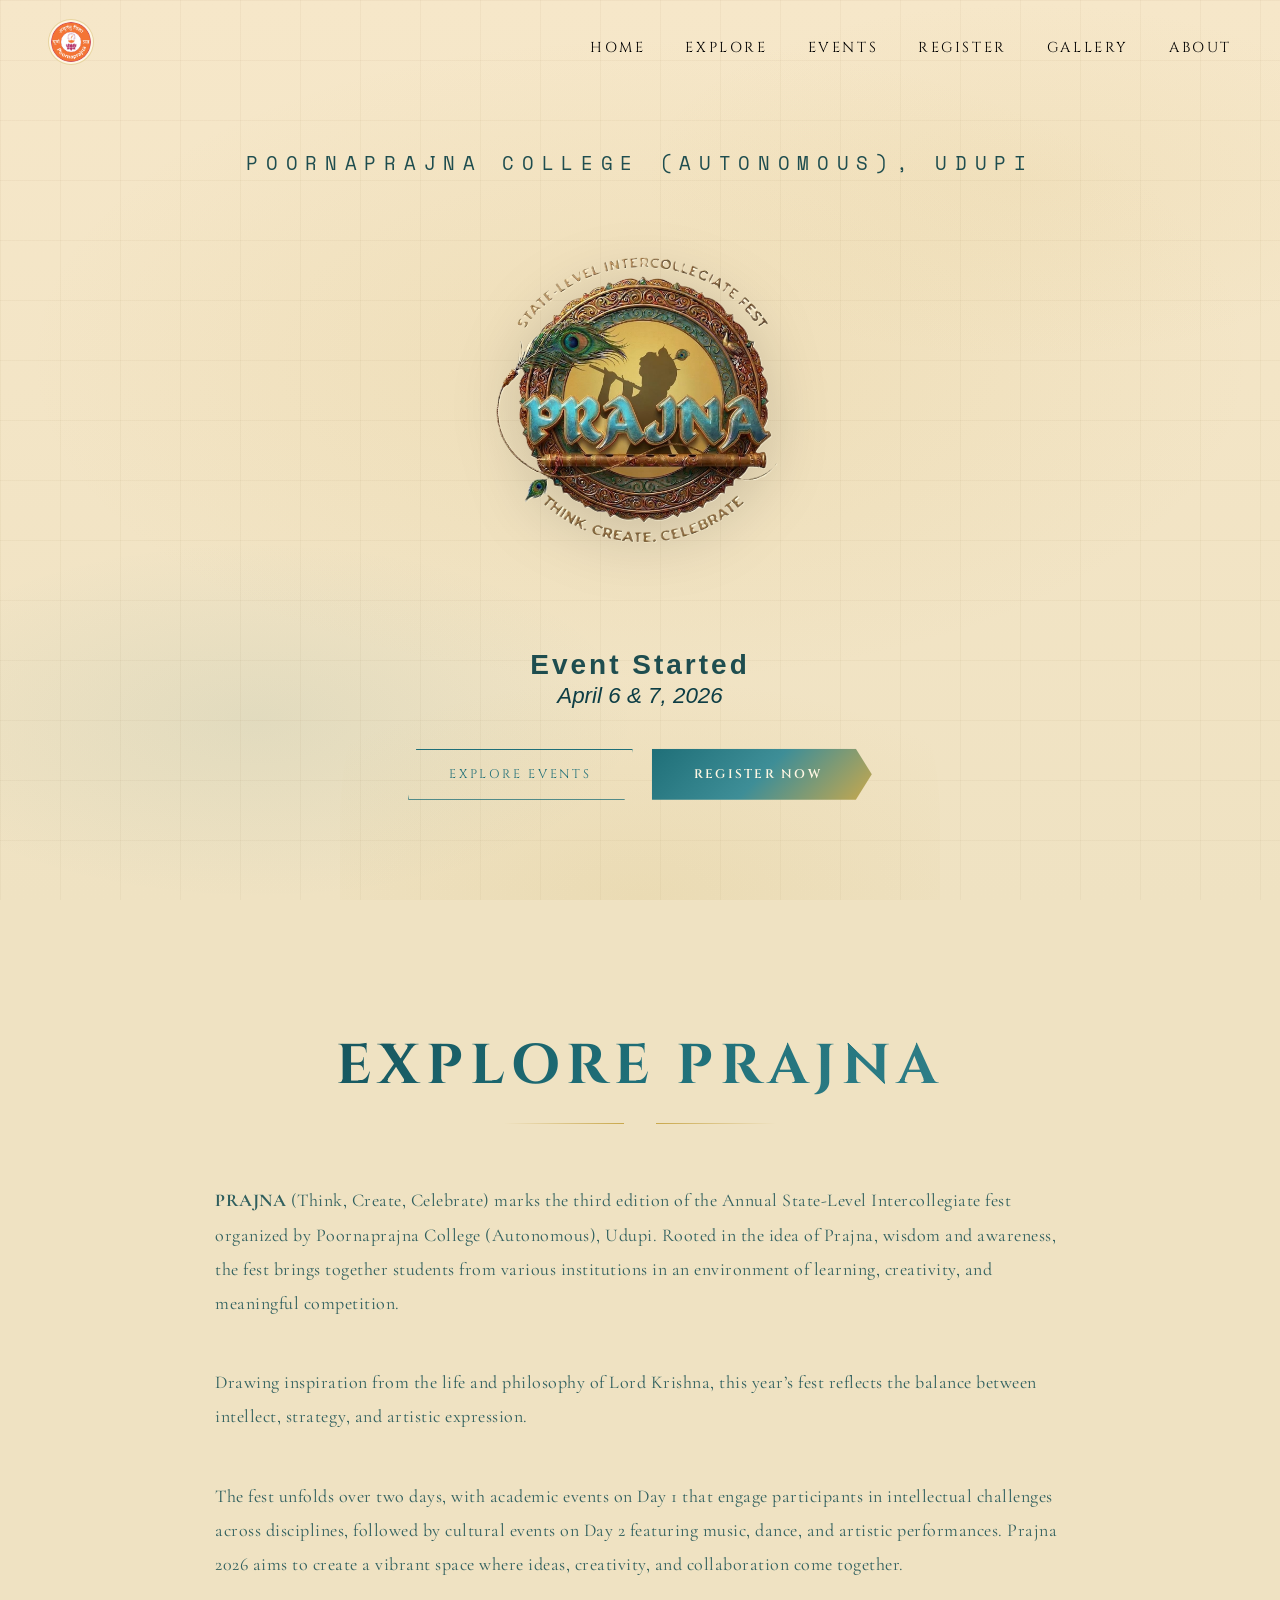
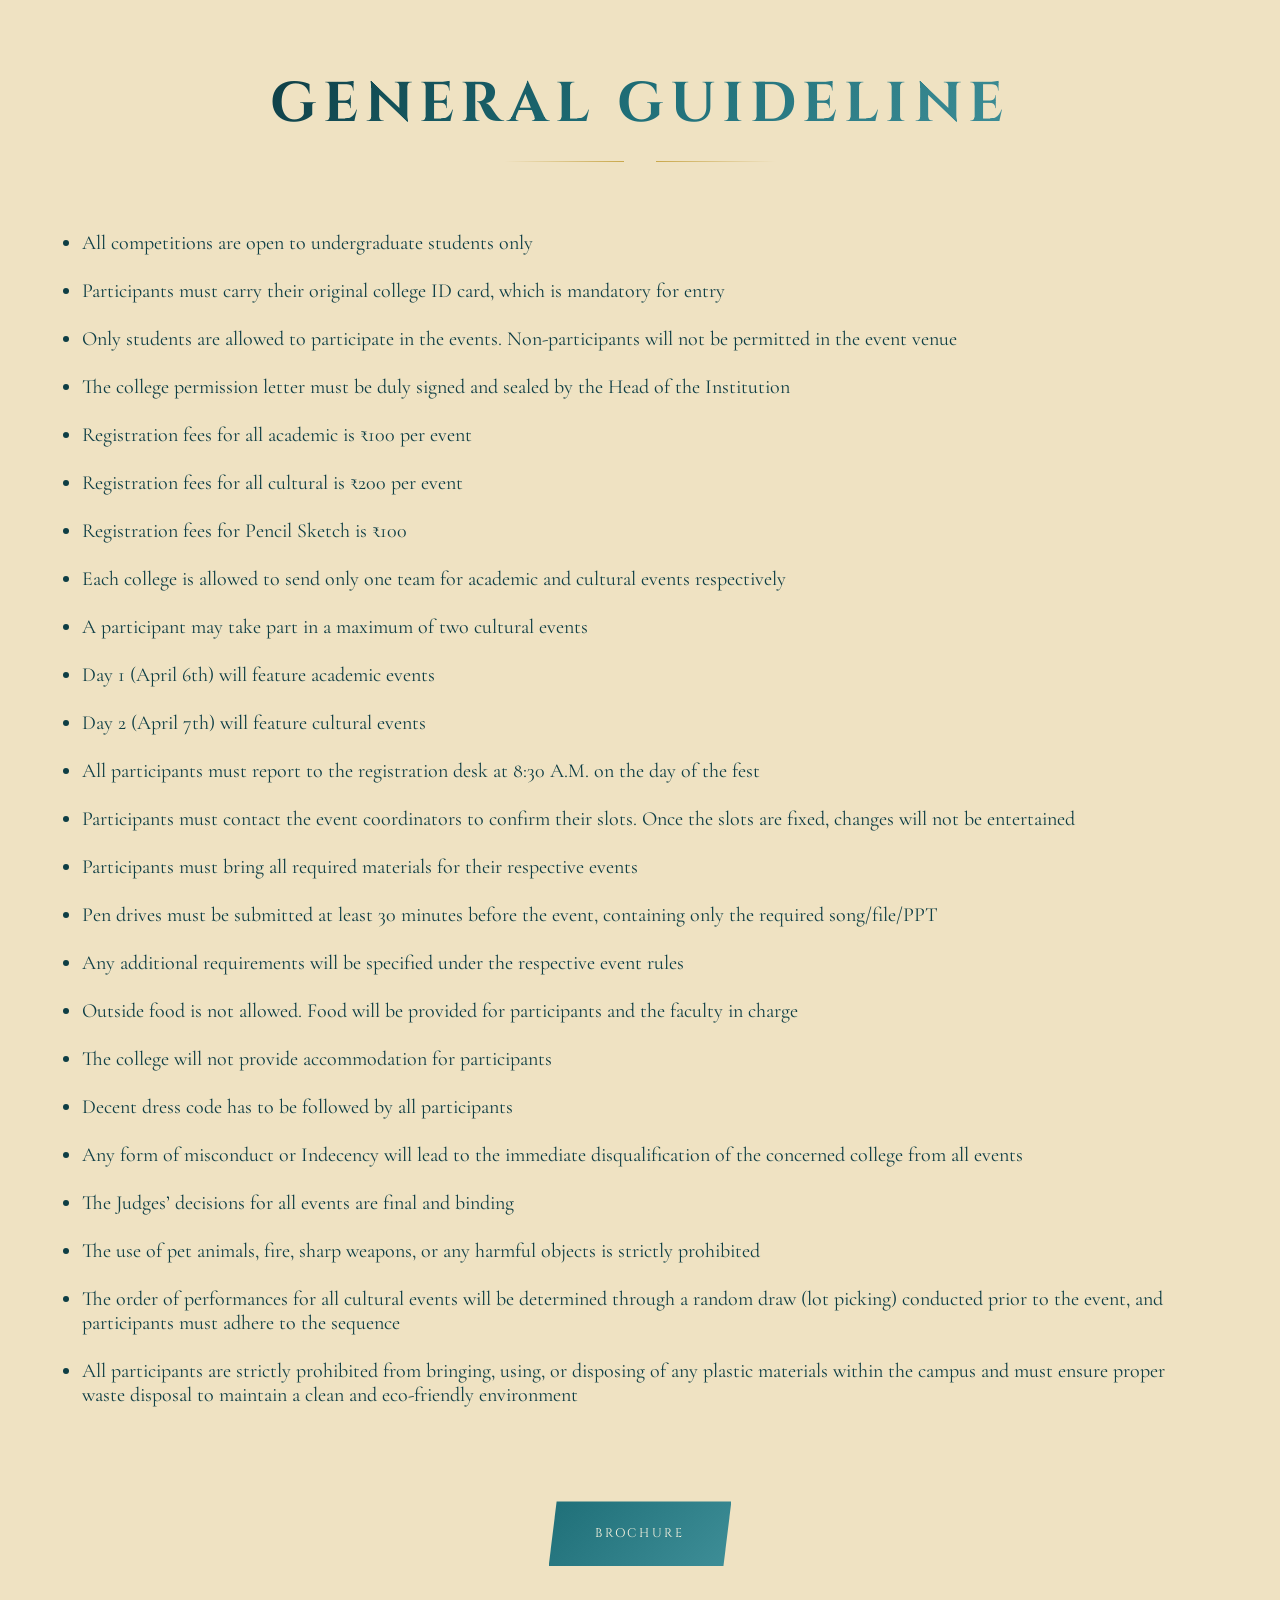
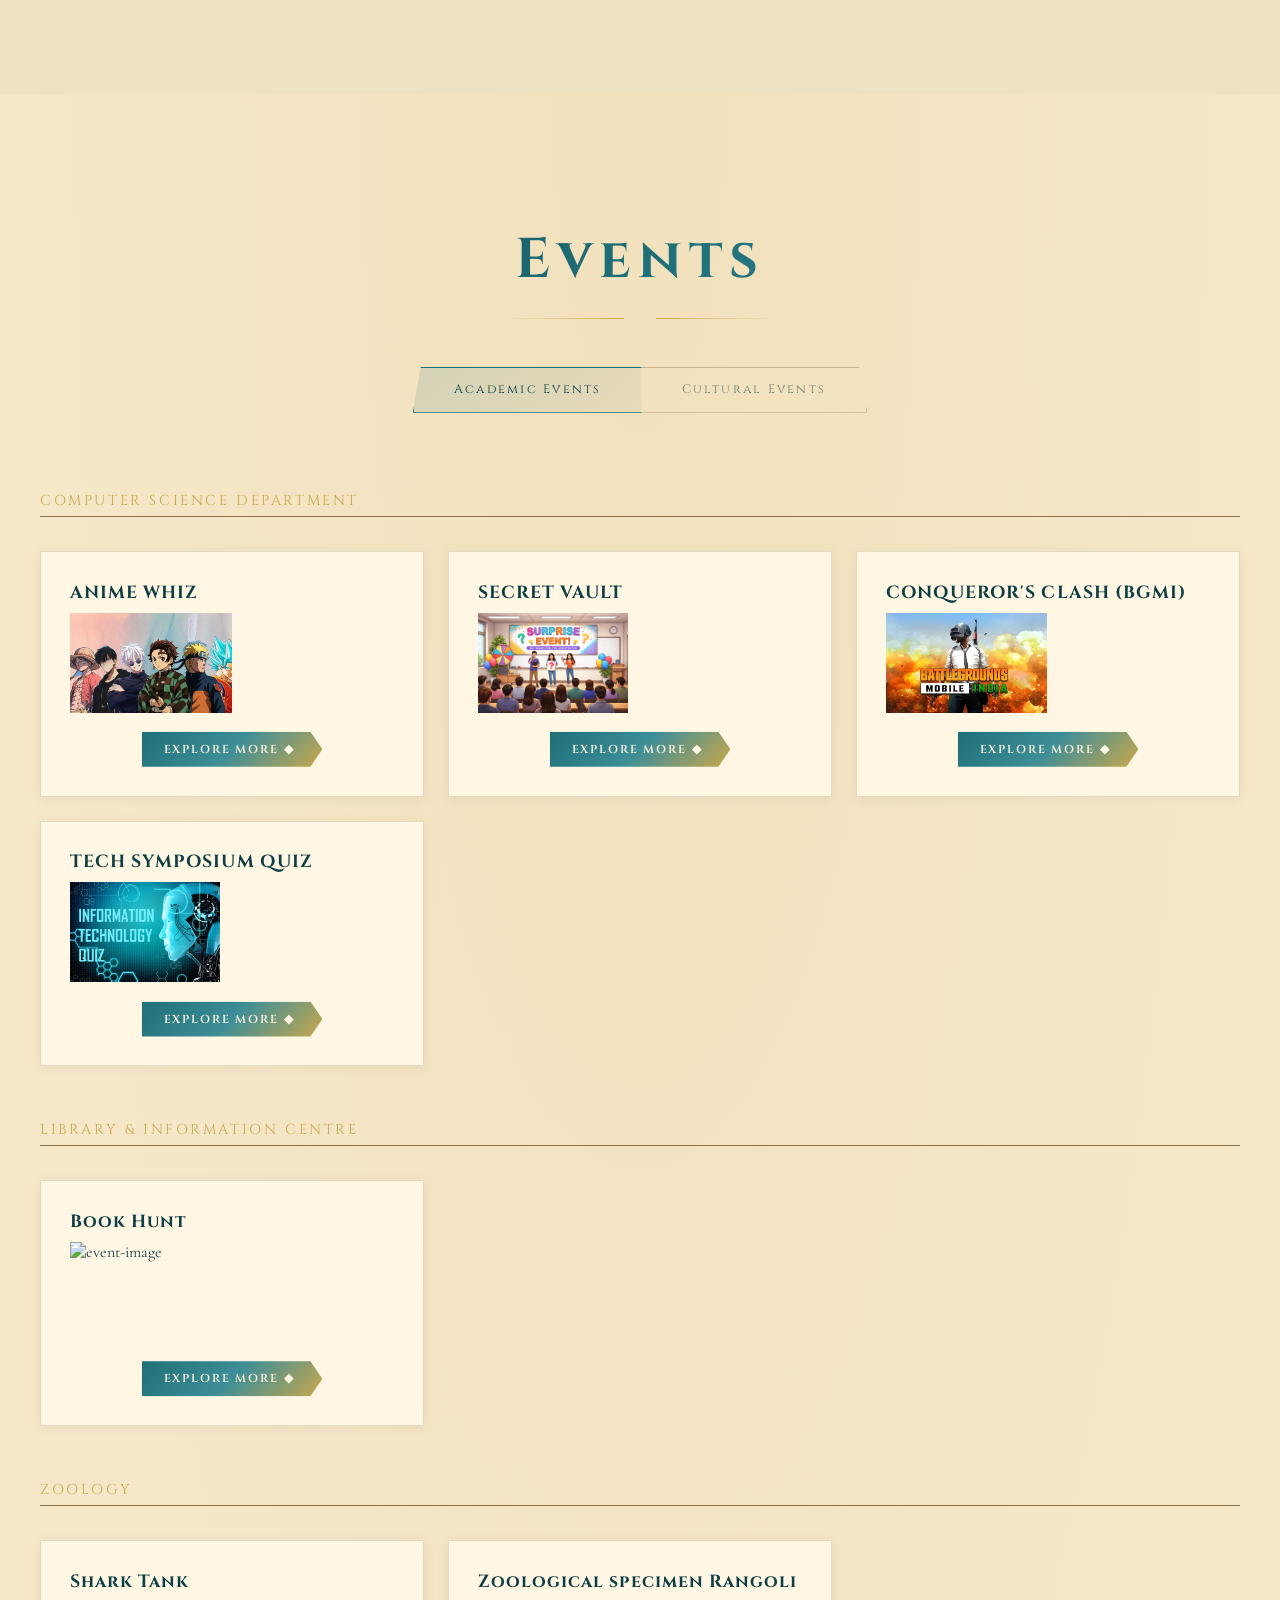
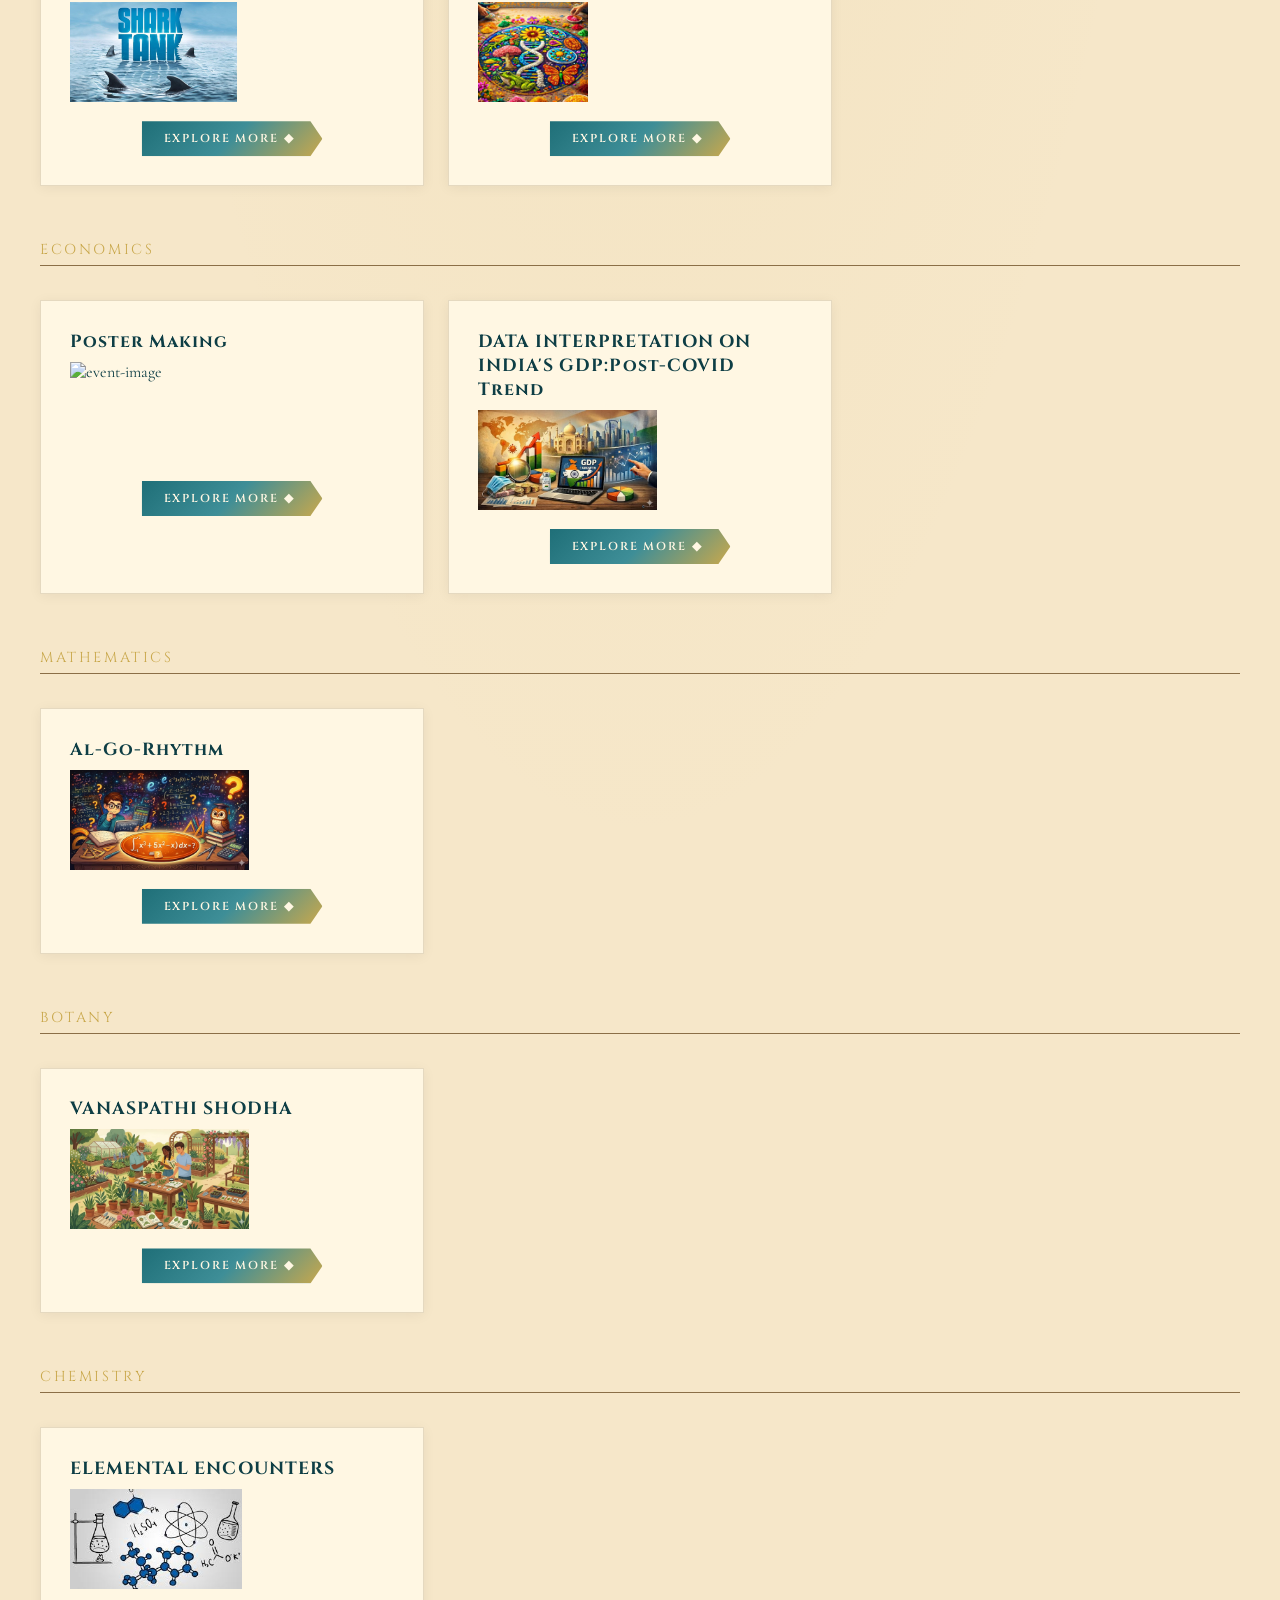
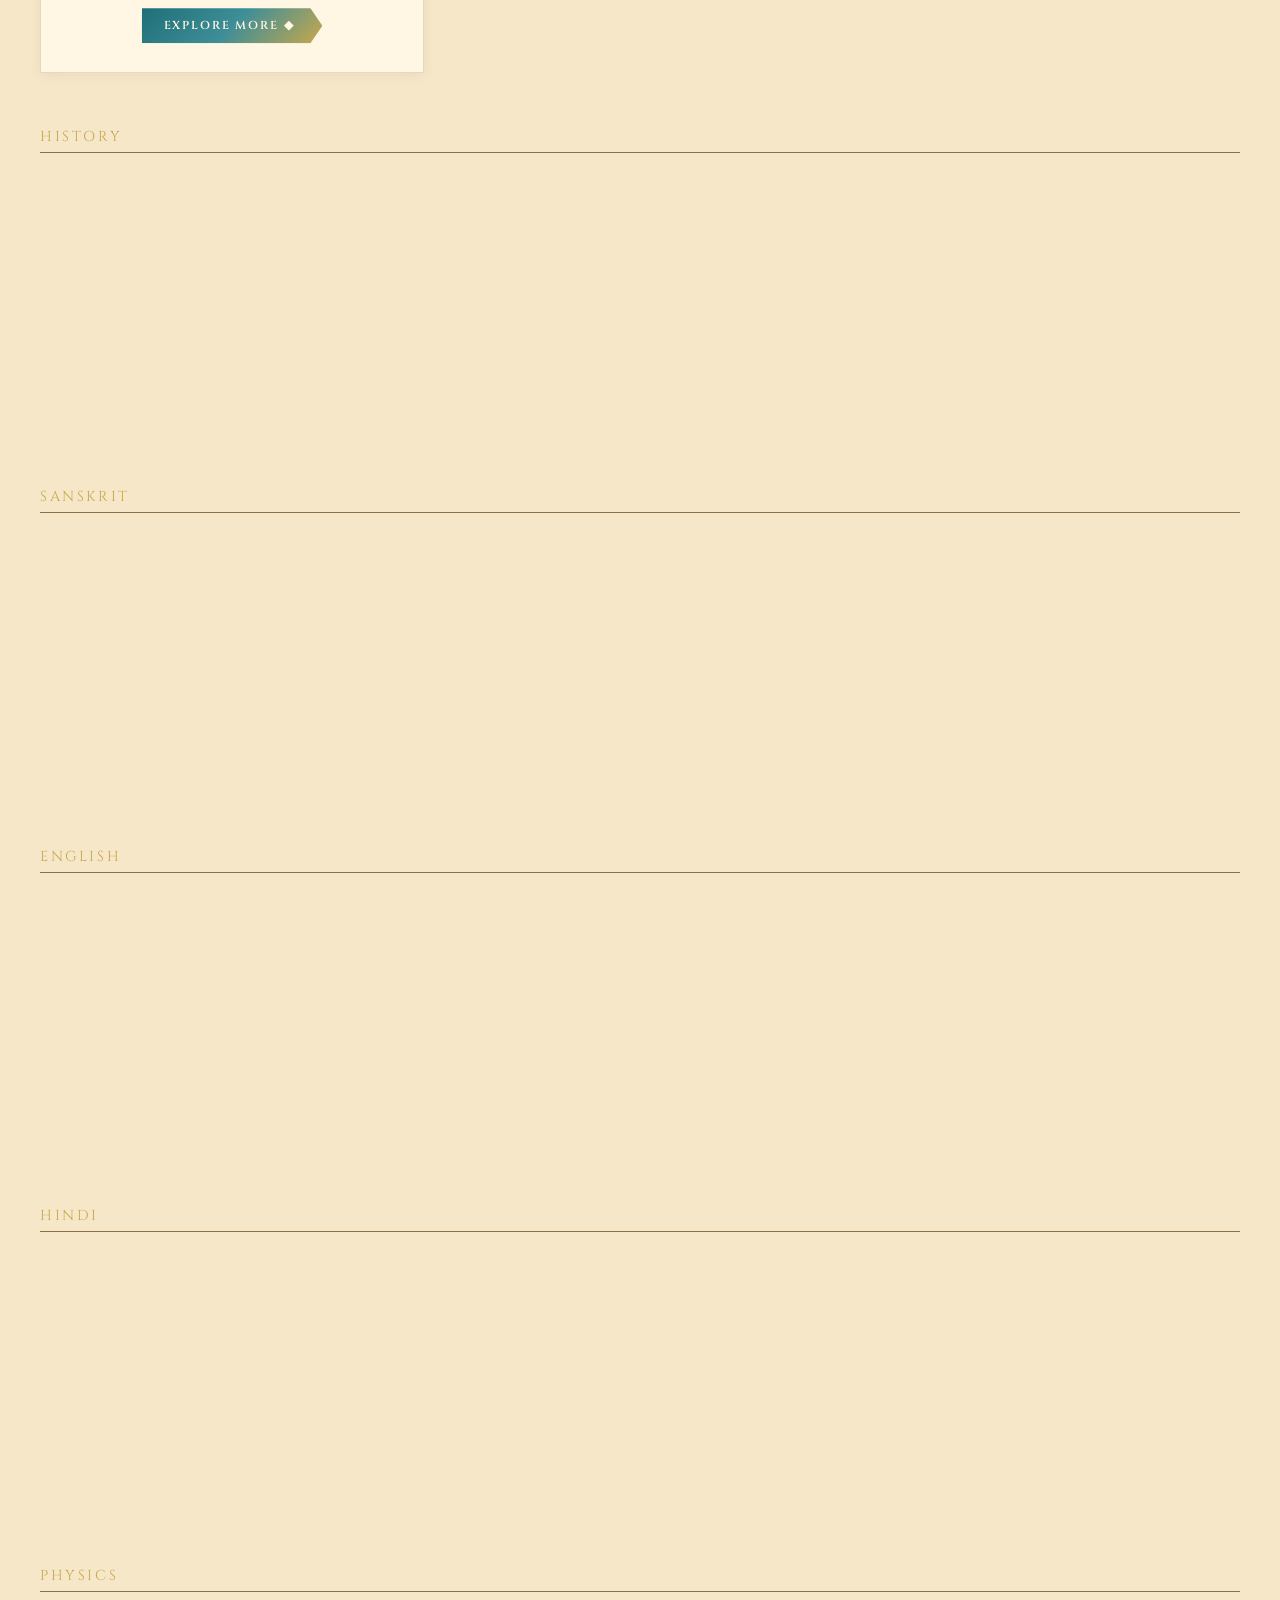
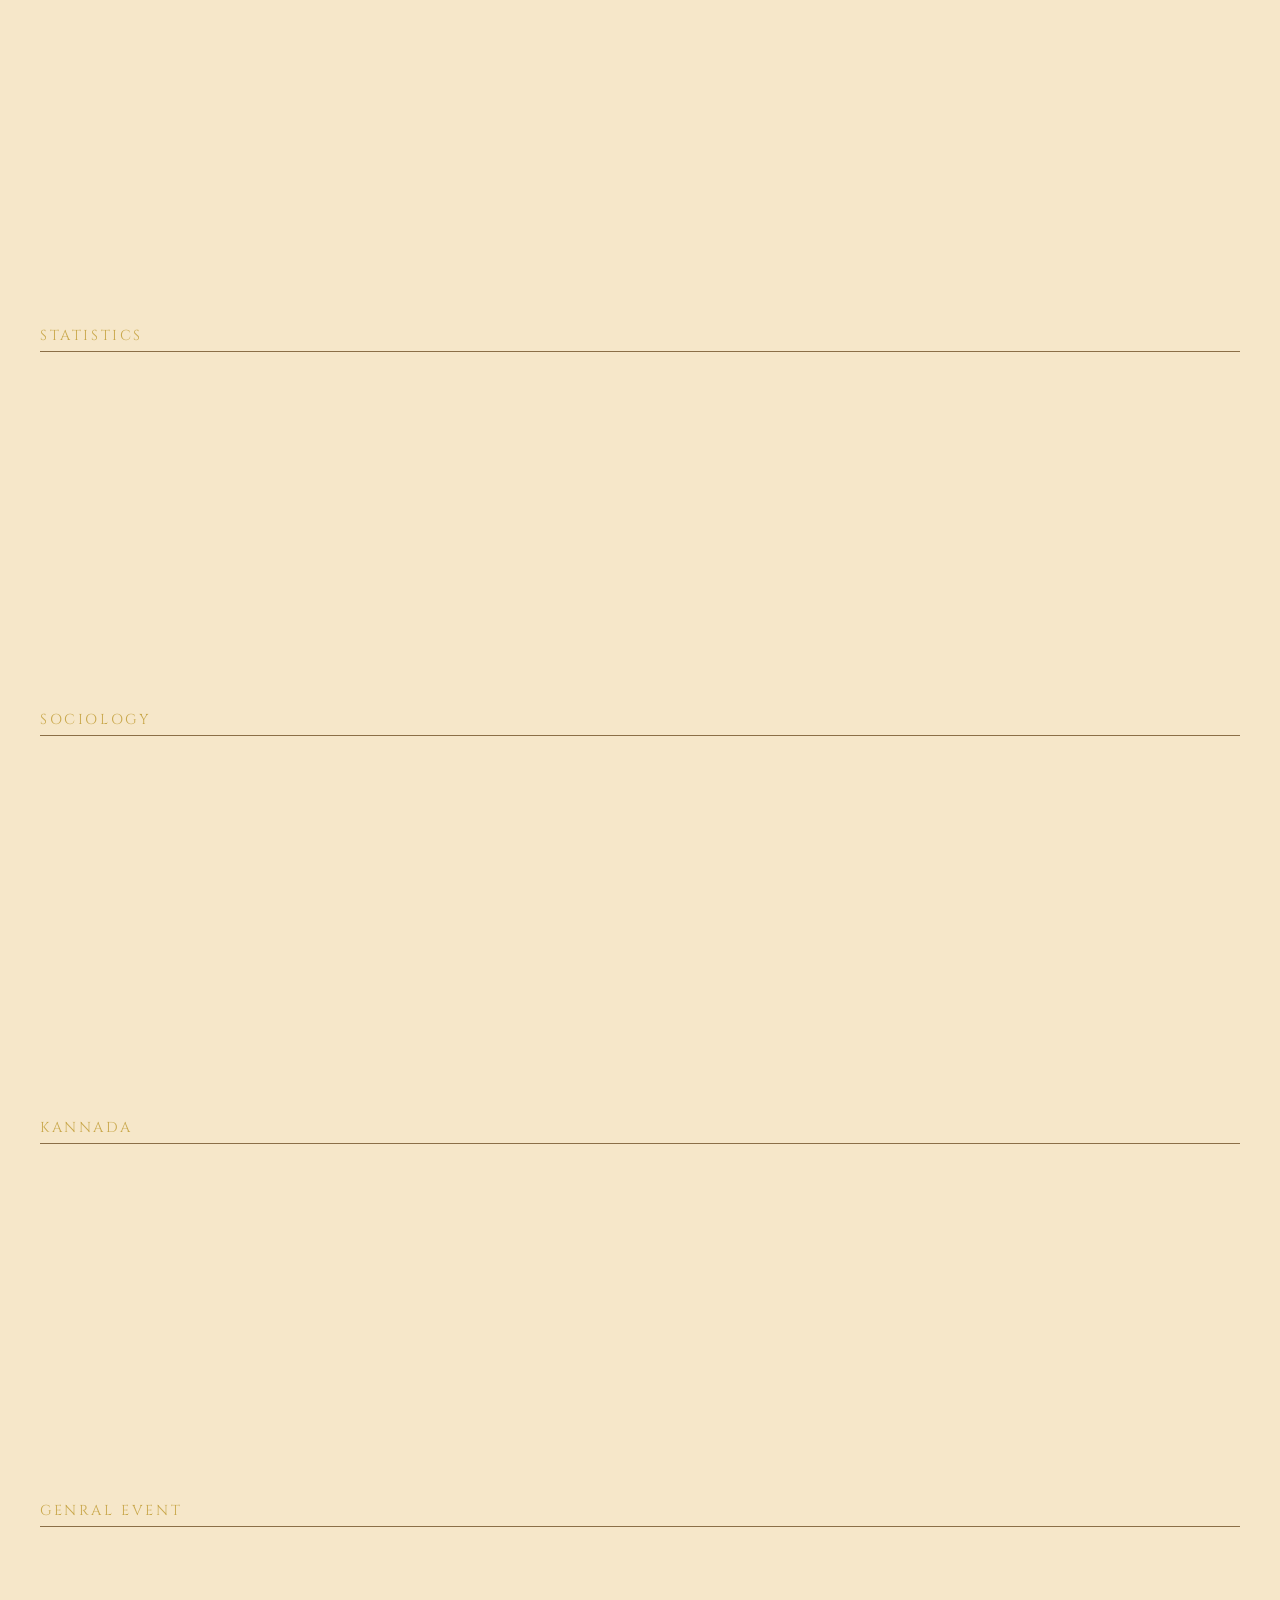
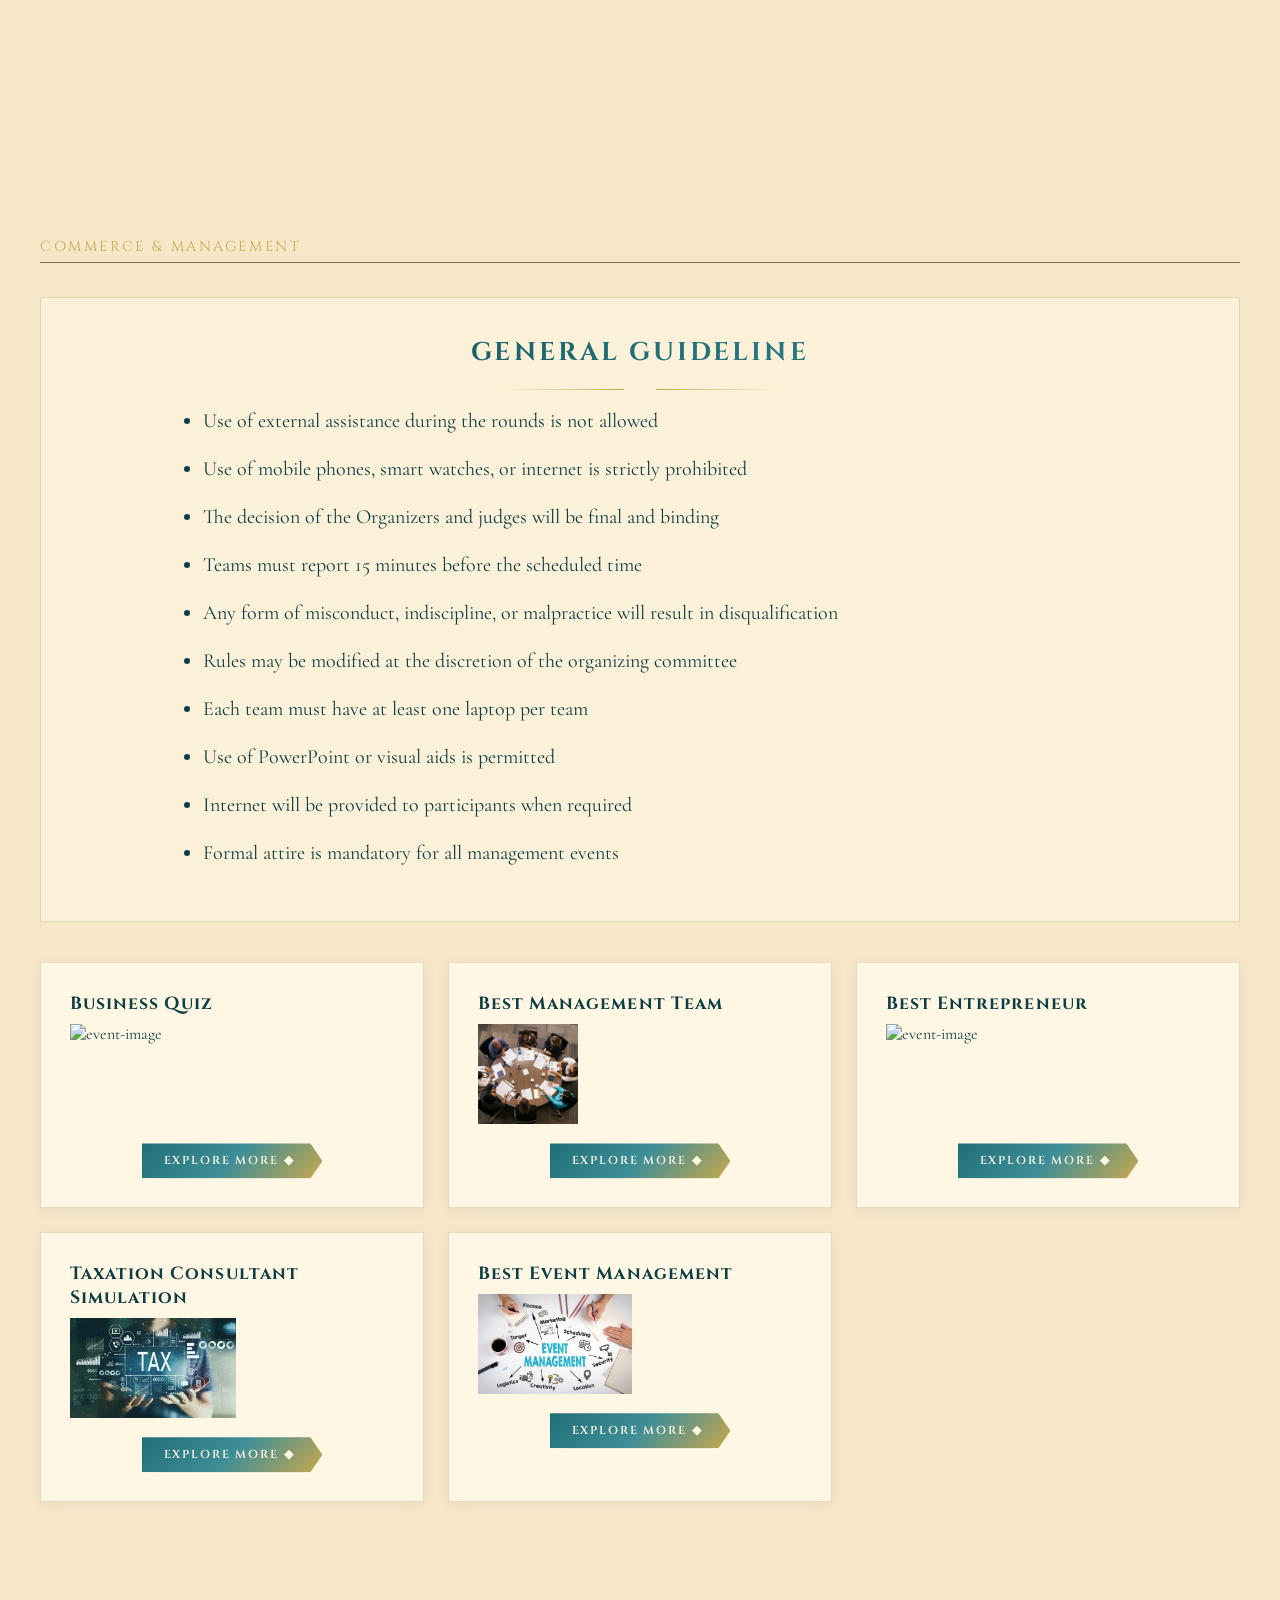
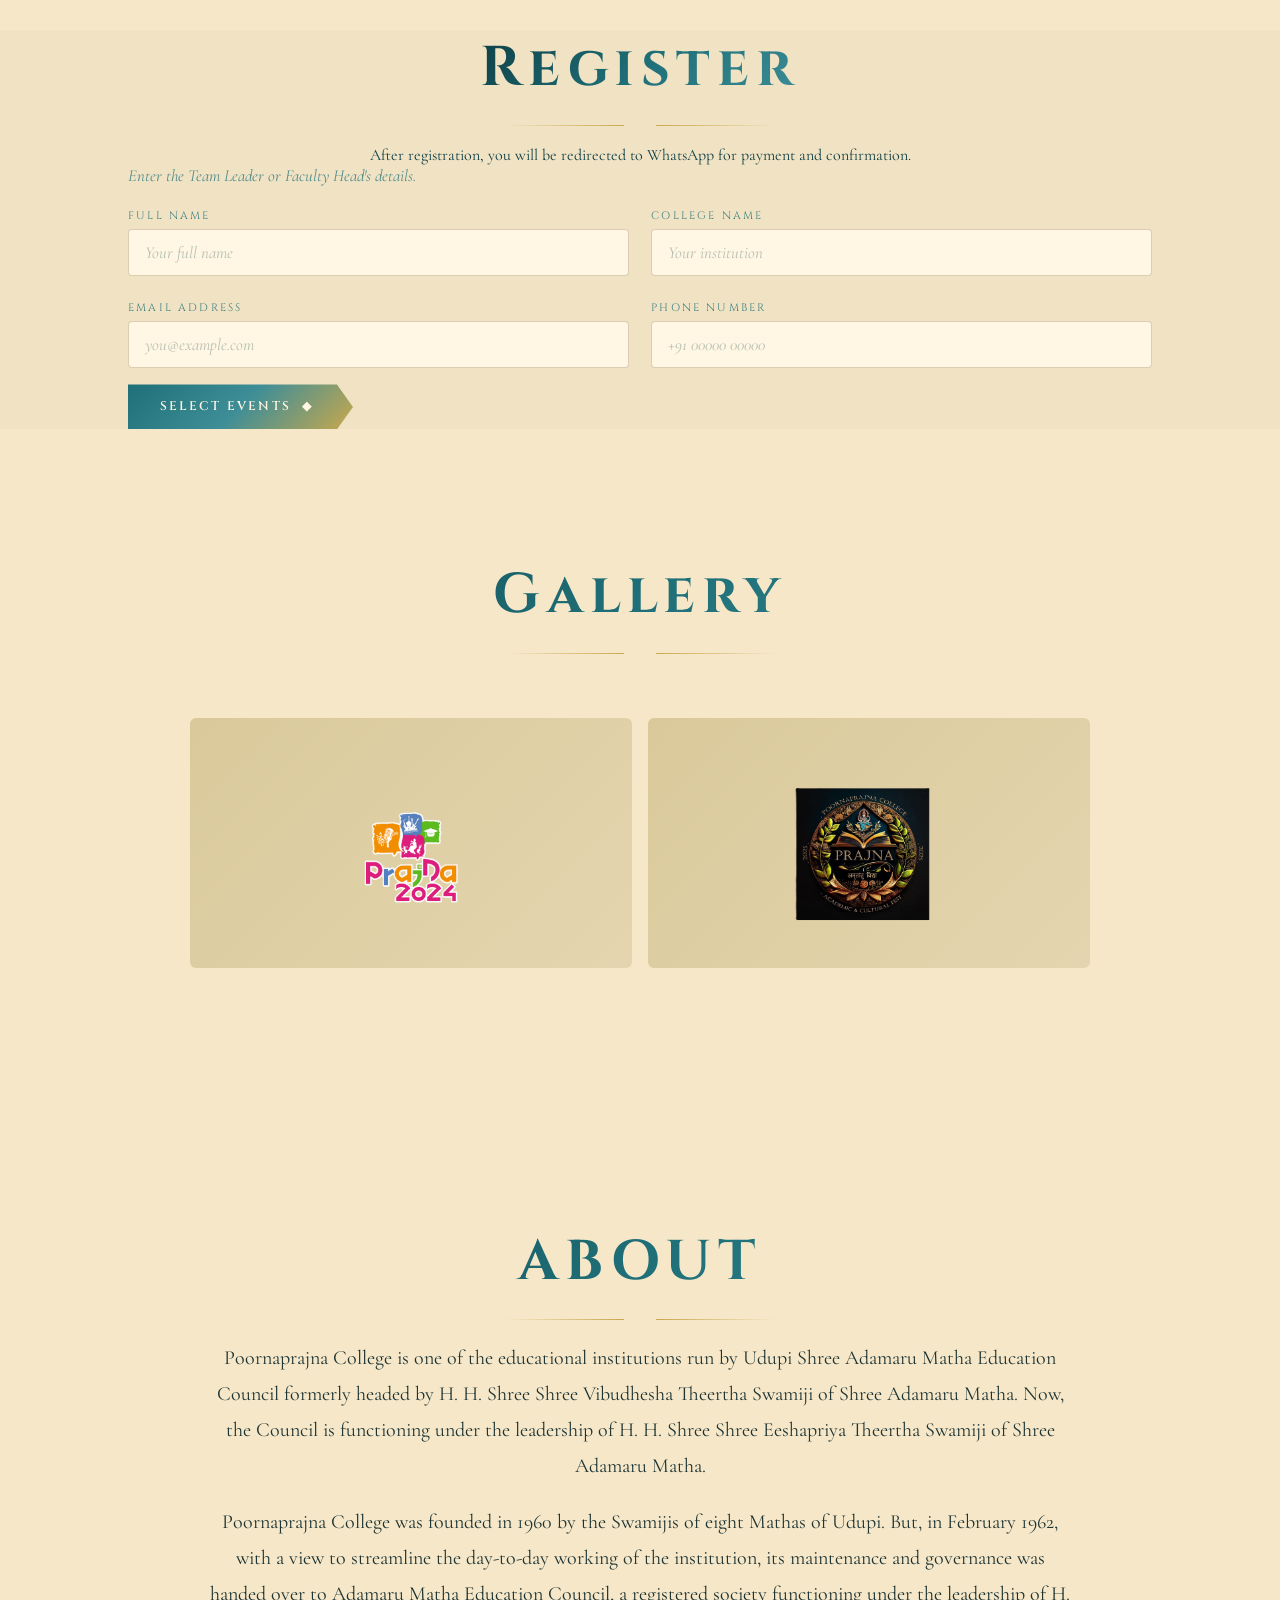
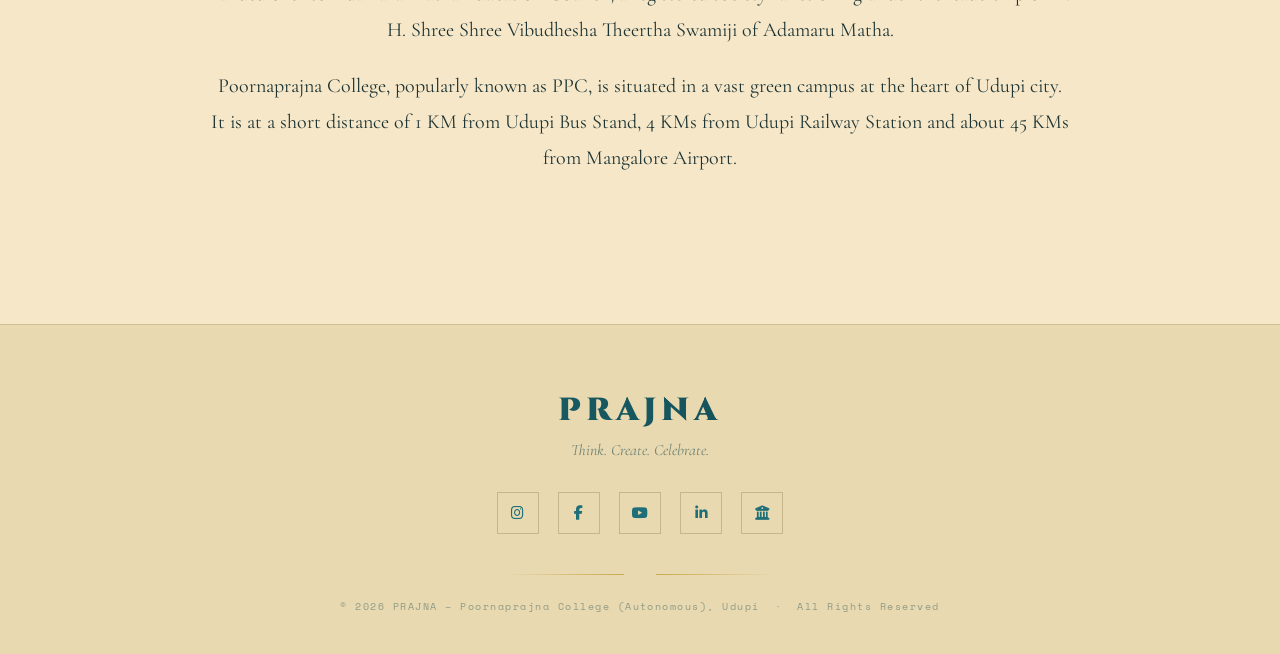
==== commit 3fa60e31: "updated com gen guide problem" ====
--- a/index.html
+++ b/index.html
@@ -931,7 +931,7 @@
       </div>
 
       <!-- Documentary Making -->
-      <div class="event-category-label">Genral Event </div>
+      <div class="event-category-label">Genral Event</div>
       <div class="event-card reveal" data-name="Documentary Making" data-img="Images/Documentary Making.webp">
         <div class="event-name">Documentary Making</div>
         <div class="event-image">
@@ -958,17 +958,19 @@
       </div>
       </div>
       <!-- Commerce & Management -->
-           <div class="events-panel active" id="academic">
-      <div class="event-category-label">Commerce & Management </div>
-      <div class="com-general-guideline">
-      <div class="general-guideline">
-      <div style="text-align: center" class="reveal">
-        <h3 class="section-titlecom">GENERAL GUIDELINE</h3>
-        <div class="ornament">
-          <div class="ornament-line"></div>
-          <div class="ornament-diamond"></div>
-          <div class="ornament-line right"></div>
-        </div>
+          
+<!-- Commerce & Management -->
+<div class="events-panel active" id="commerce-academic">
+  <div class="event-category-label">Commerce &amp; Management</div>
+
+  <!-- Guideline spans full width -->
+  <div class="com-guideline-full">
+    <div style="text-align: center;">
+      <h3 class="section-titlecom">GENERAL GUIDELINE</h3>
+      <div class="ornament">
+        <div class="ornament-line"></div>
+        <div class="ornament-diamond"></div>
+        <div class="ornament-line right"></div>
       </div>
     </div>
     <div class="gen-guide">
@@ -985,10 +987,12 @@
         <li>Formal attire is mandatory for all management events</li><br>
       </ul>
     </div>
-</div>
-<div class="events-panel active" id="academic">
-
-      <div class="event-card reveal" data-name="Business Quiz"
+  </div>
+
+  <!-- Event cards follow in the same grid -->
+ 
+
+       <div class="event-card reveal" data-name="Business Quiz"
         data-img="https://images.unsplash.com/photo-1551836022-d5d88e9218df">
         <div class="event-name">Business Quiz</div>
         <div class="event-image">
@@ -1017,7 +1021,7 @@
         </div>
       </div>
 
-      <div class="event-card reveal" data-name="Best Management Team" data-img="Images/best mgr team.jpeg">
+            <div class="event-card reveal" data-name="Best Management Team" data-img="Images/best mgr team.jpeg">
         <div class="event-name">Best Management Team</div>
         <div class="event-image">
           <img src="Images/best mgr team.jpeg" alt="event-image" />
@@ -1048,7 +1052,7 @@
         </div>
       </div>
 
-      <div class="event-card reveal" data-name="Best Entrepreneur"
+            <div class="event-card reveal" data-name="Best Entrepreneur"
         data-img="https://images.unsplash.com/photo-1557804506-669a67965ba0">
         <div class="event-name">Best Entrepreneur</div>
         <div class="event-image">
@@ -1083,7 +1087,7 @@
         </div>
       </div>
 
-      <div class="event-card reveal" data-name="Taxation Consultant Simulation" data-img="Images/taxation.jpeg">
+           <div class="event-card reveal" data-name="Taxation Consultant Simulation" data-img="Images/taxation.jpeg">
         <div class="event-name">Taxation Consultant Simulation</div>
         <div class="event-image">
           <img src="Images/taxation.jpeg" alt="event-image" />
@@ -1113,7 +1117,7 @@
         </div>
       </div>
 
-      <div class="event-card reveal" data-name="best Event Management" data-img="Images/best event management.jpg">
+            <div class="event-card reveal" data-name="best Event Management" data-img="Images/best event management.jpg">
         <div class="event-name">Best Event Management</div>
         <div class="event-image">
           <img src="Images/best event management.jpg" alt="event-image" />
@@ -1142,10 +1146,7 @@
 
         </div>
       </div>
-    </div>
-  </div>
-
-
+</div>
 
     <!-- /#academic -->
 
--- a/style.css
+++ b/style.css
@@ -2461,4 +2461,13 @@
   box-shadow: 0 8px 30px rgba(31, 111, 120, 0.35);
   color: #fff7e3;
   background: linear-gradient(135deg, #c9a84c, #e8c96f);
+}
+
+/* Commerce guideline — spans all grid columns */
+.com-guideline-full {
+  grid-column: 1 / -1;
+  background: rgba(255, 247, 227, 0.6);
+  border: 1px solid rgba(139, 111, 71, 0.22);
+  padding: 2rem;
+  margin-bottom: 1rem;
 }
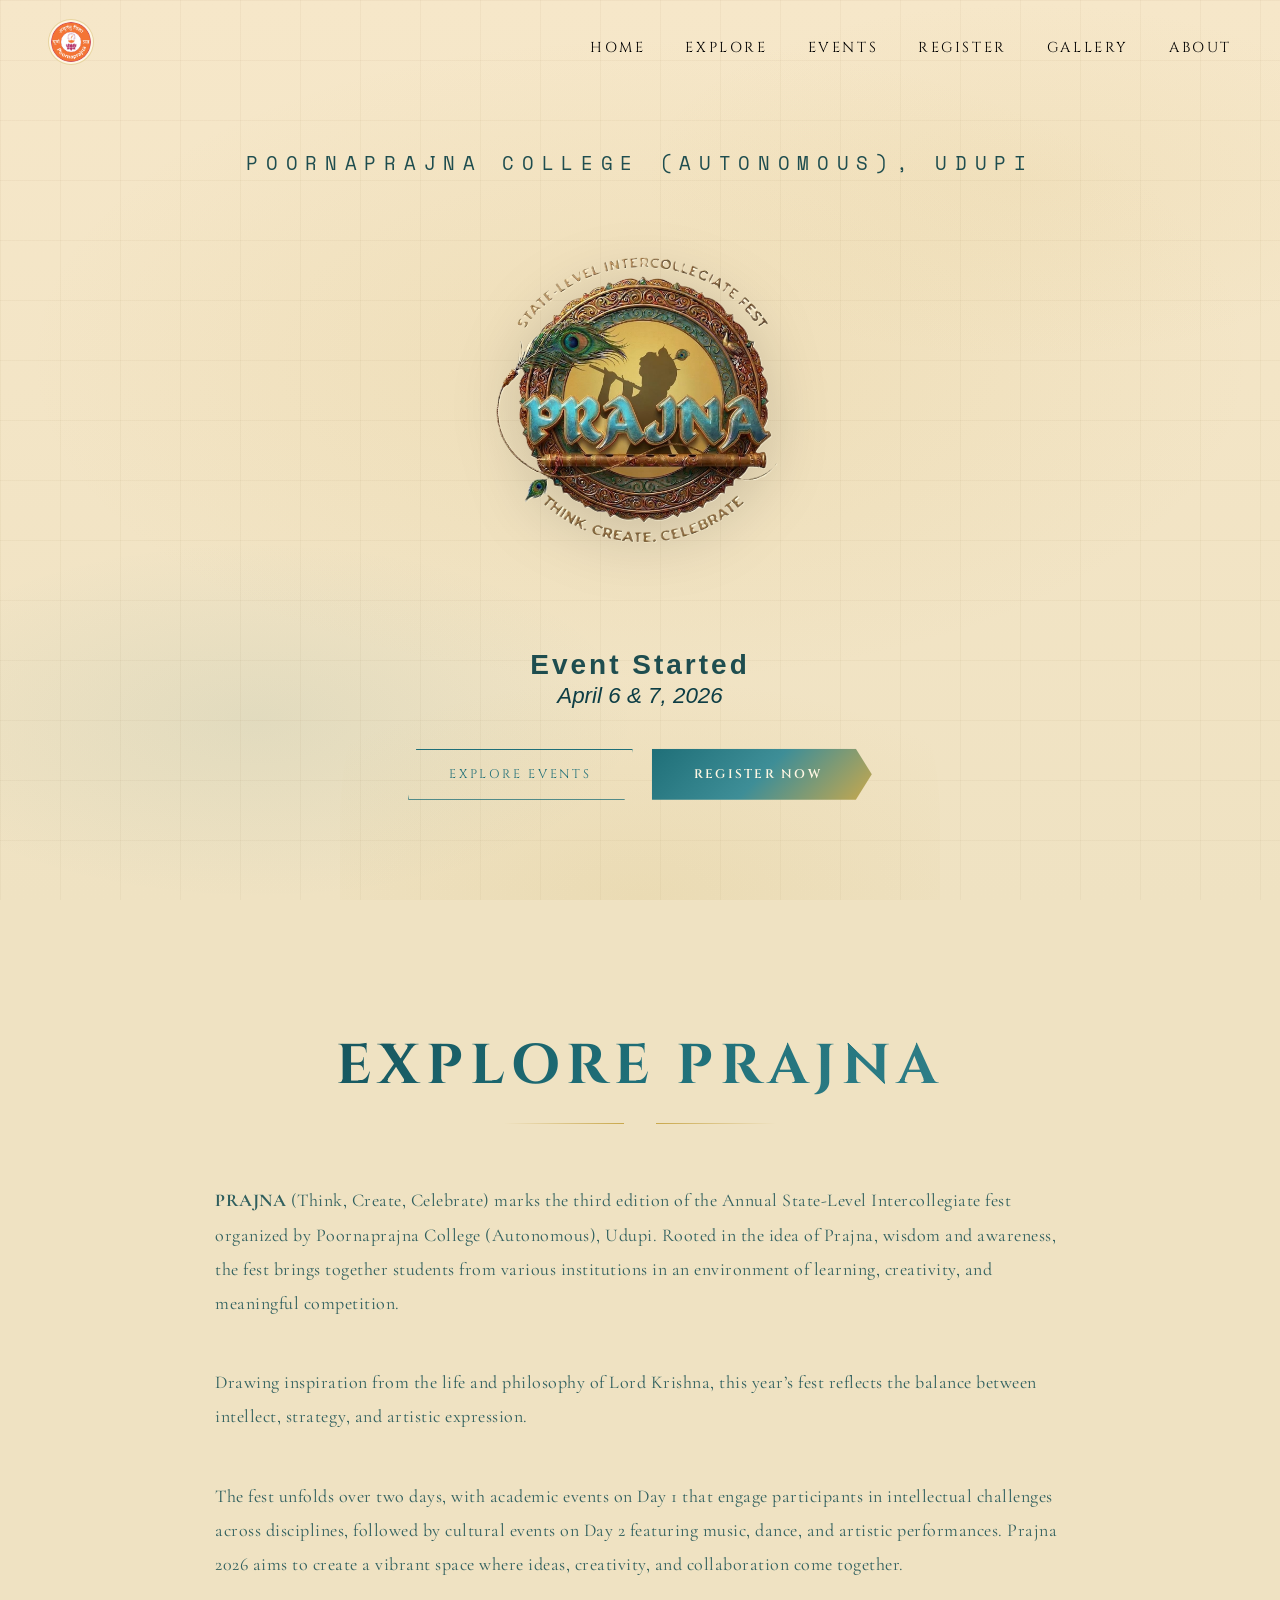
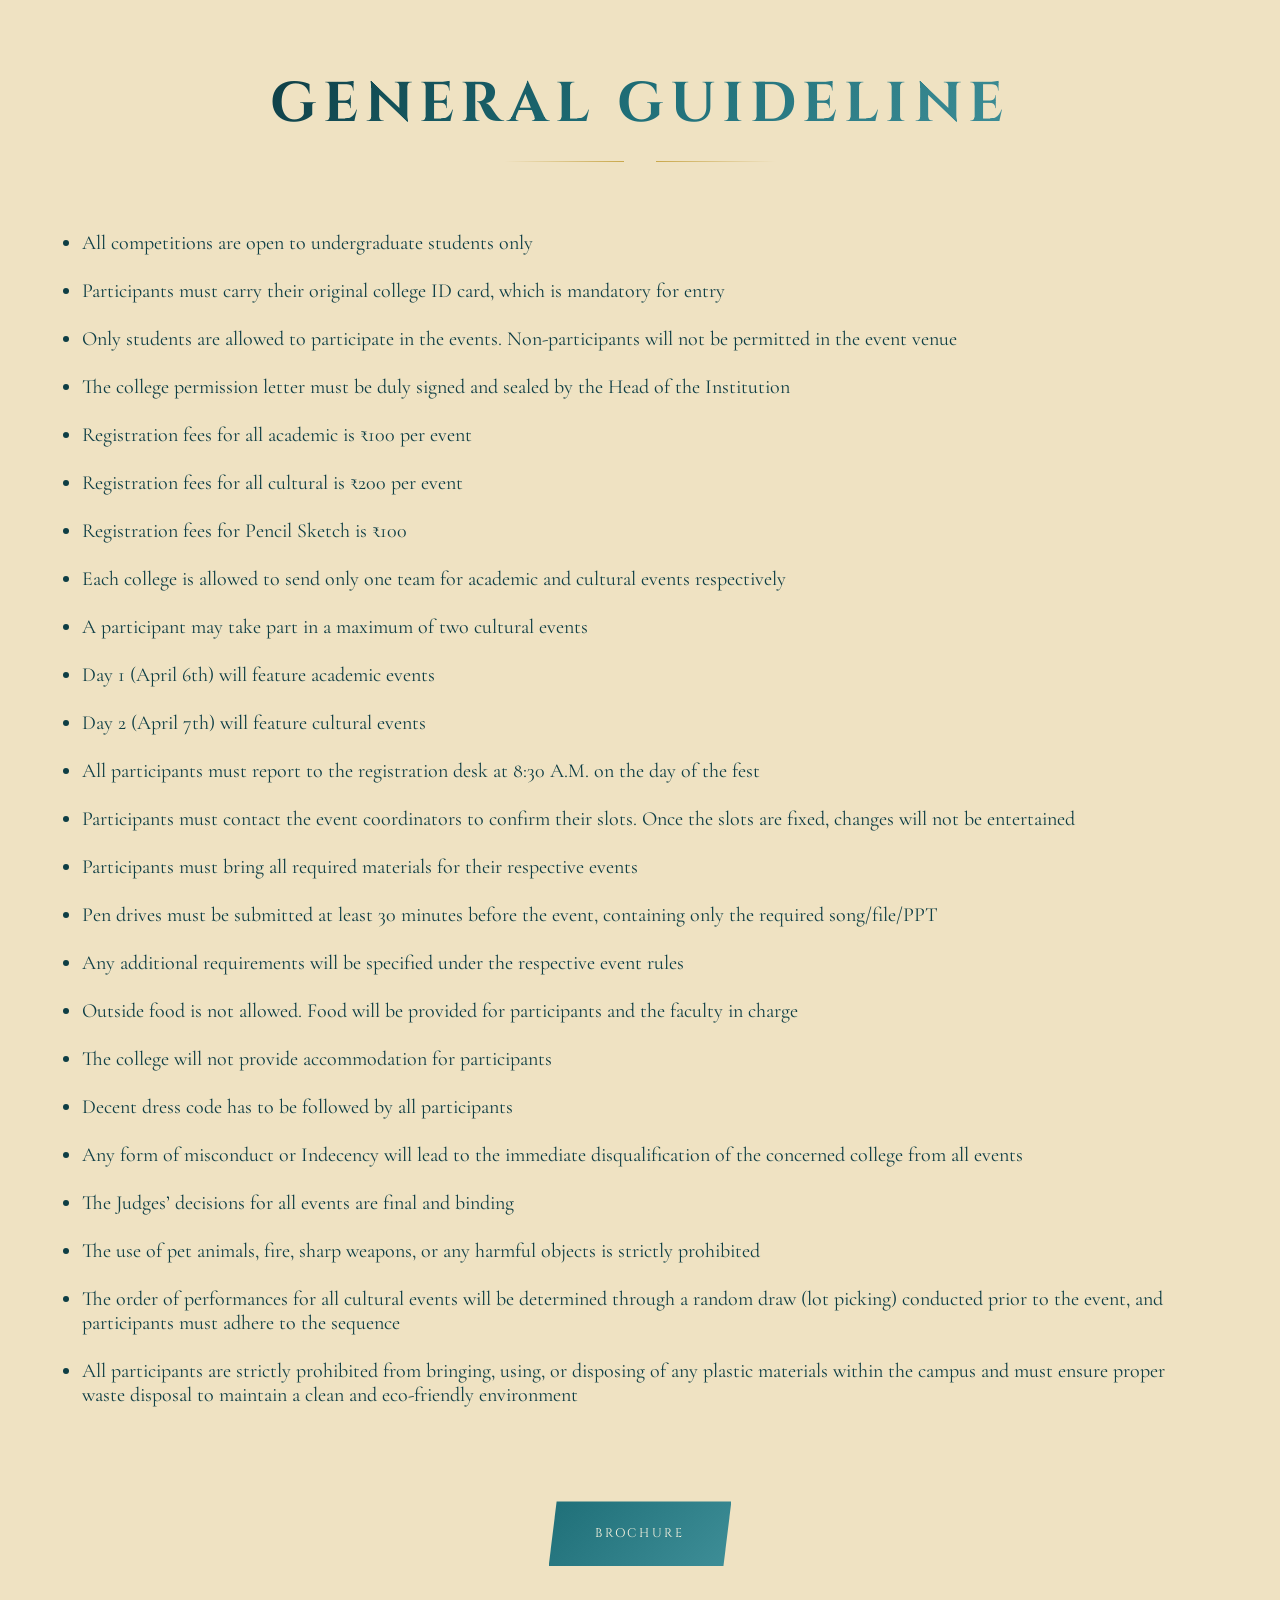
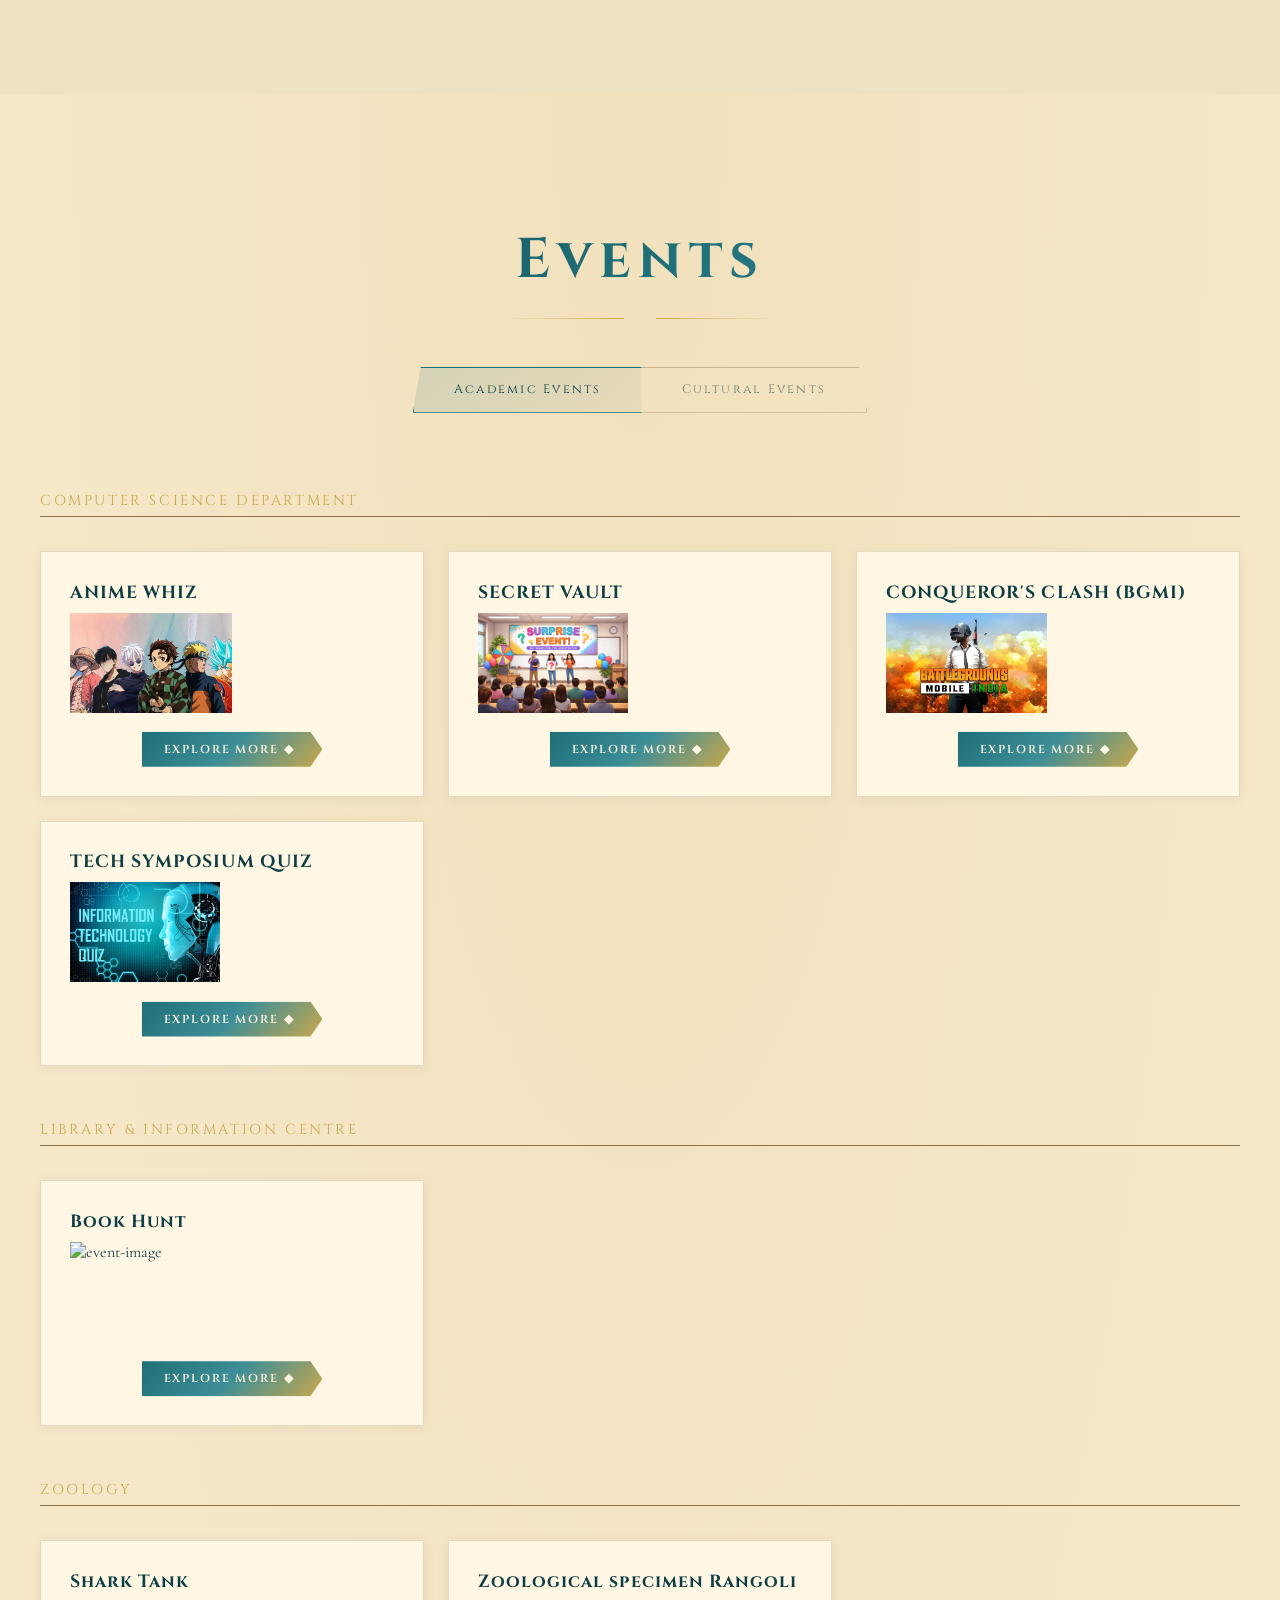
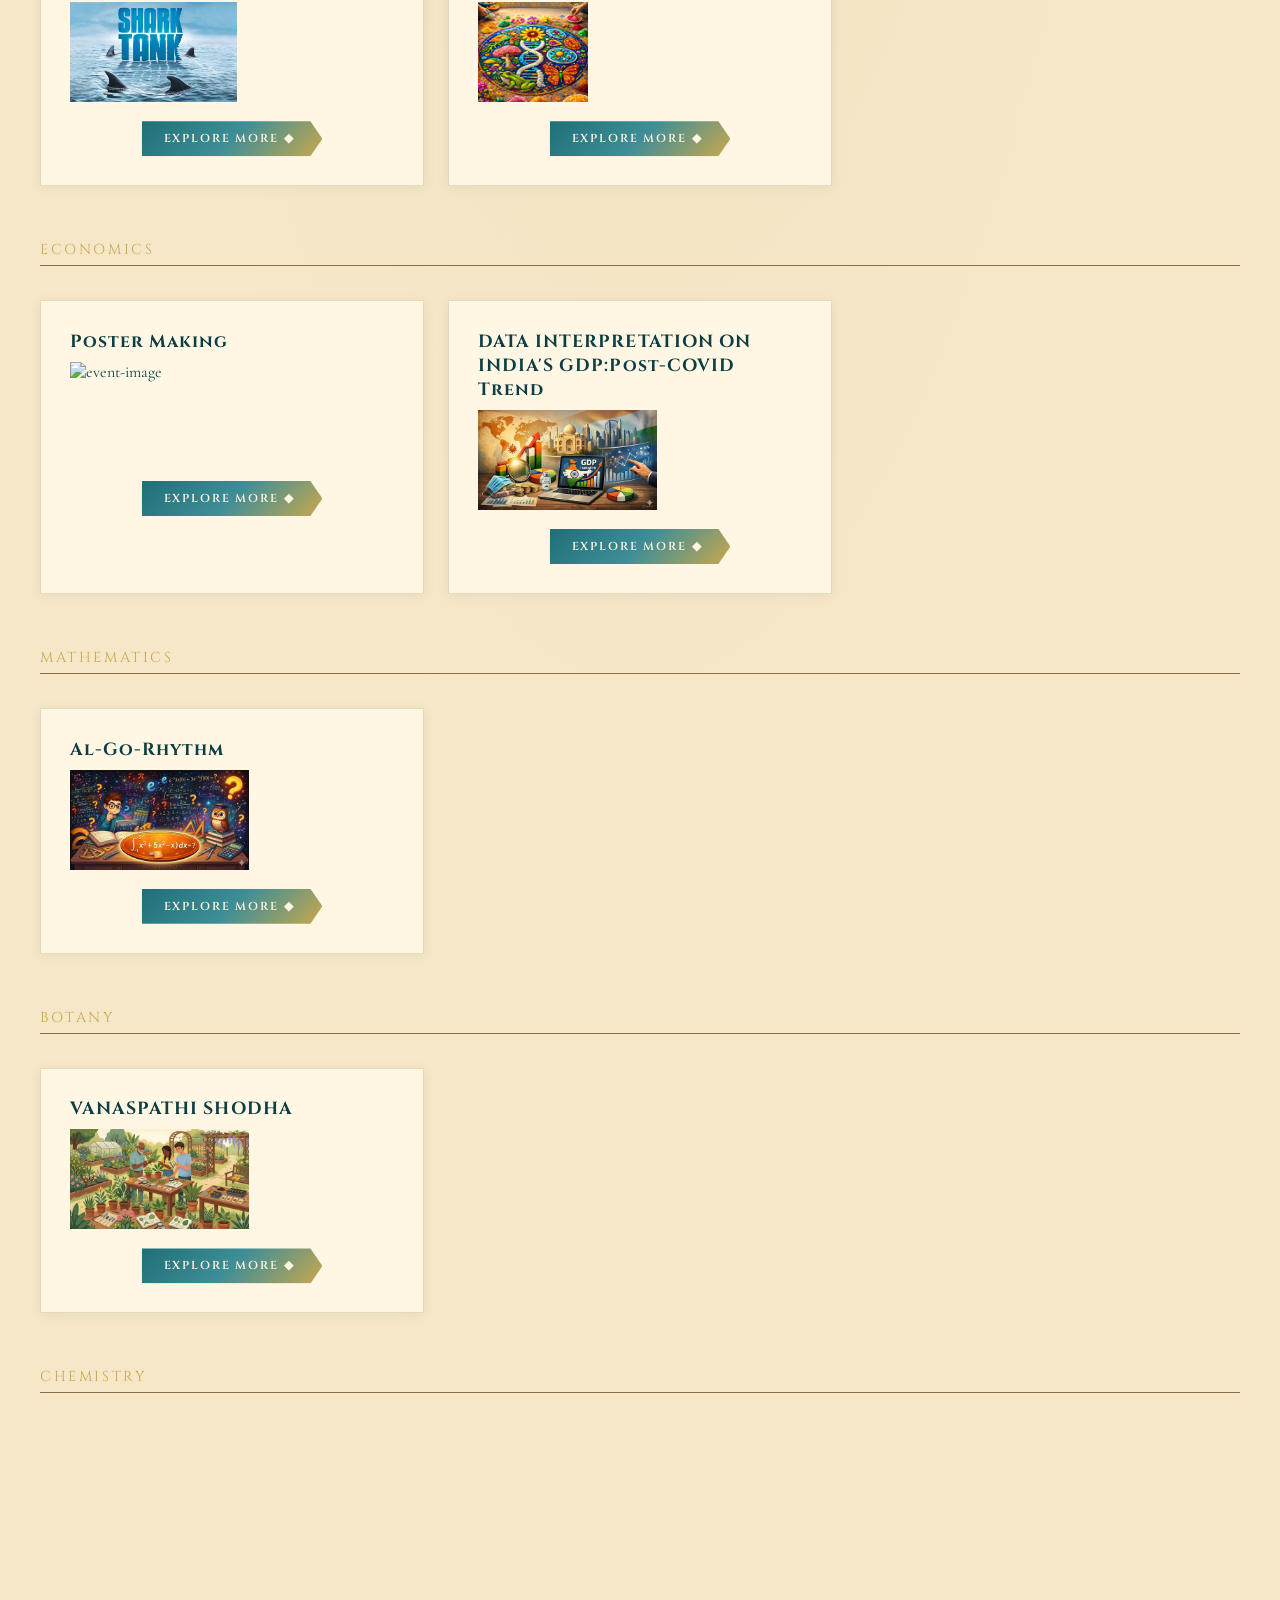
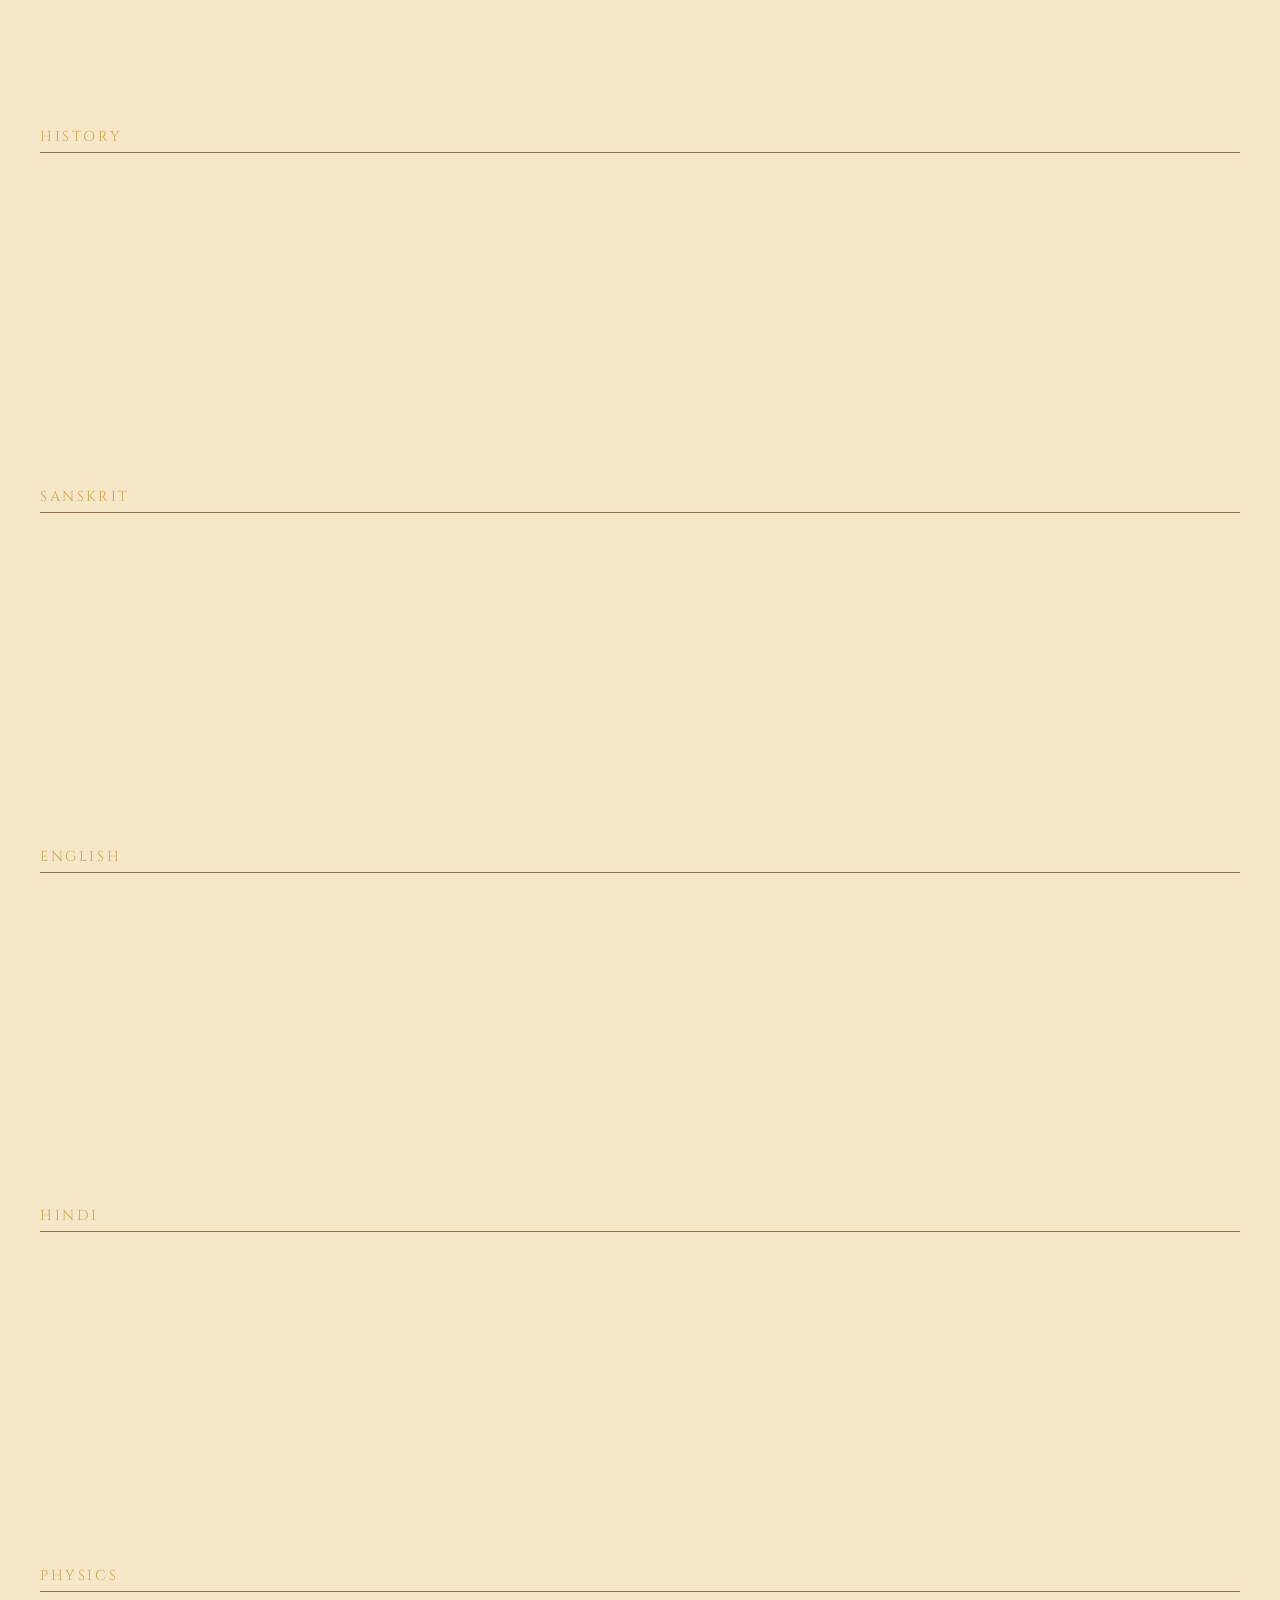
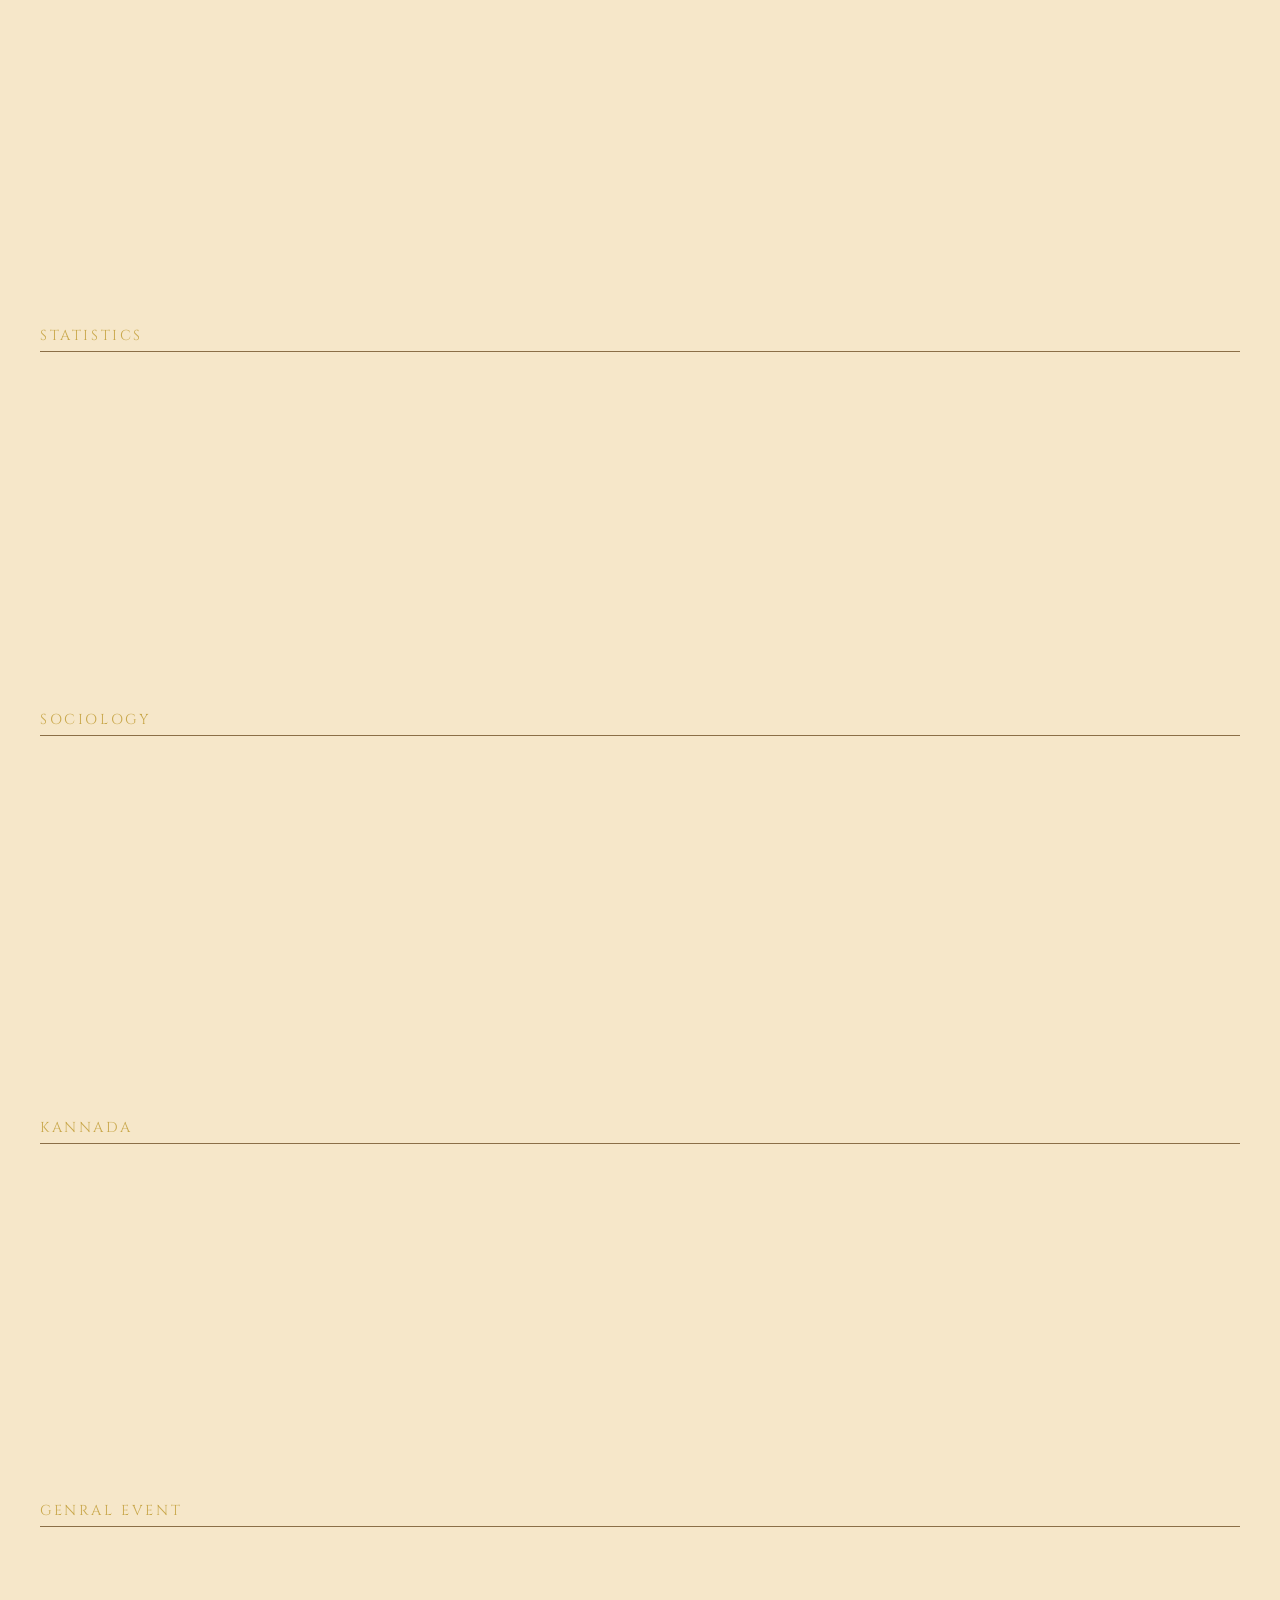
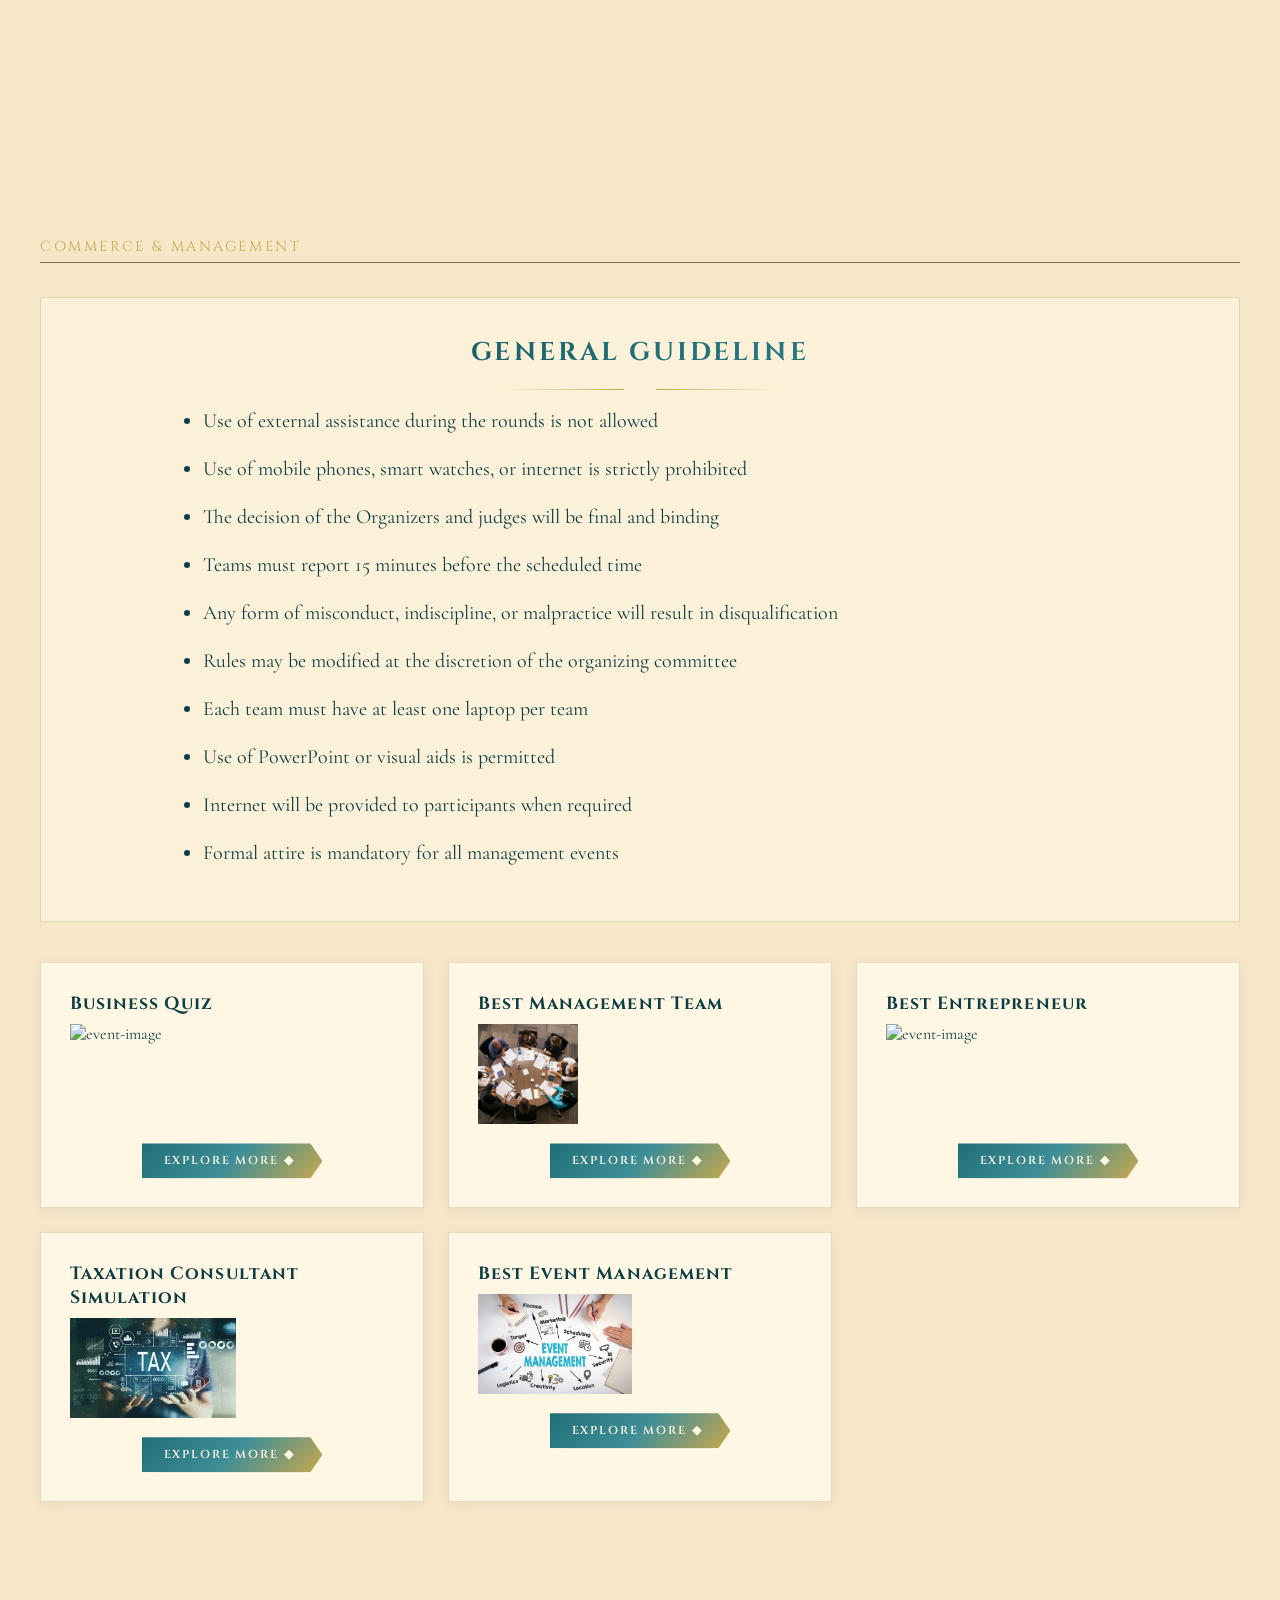
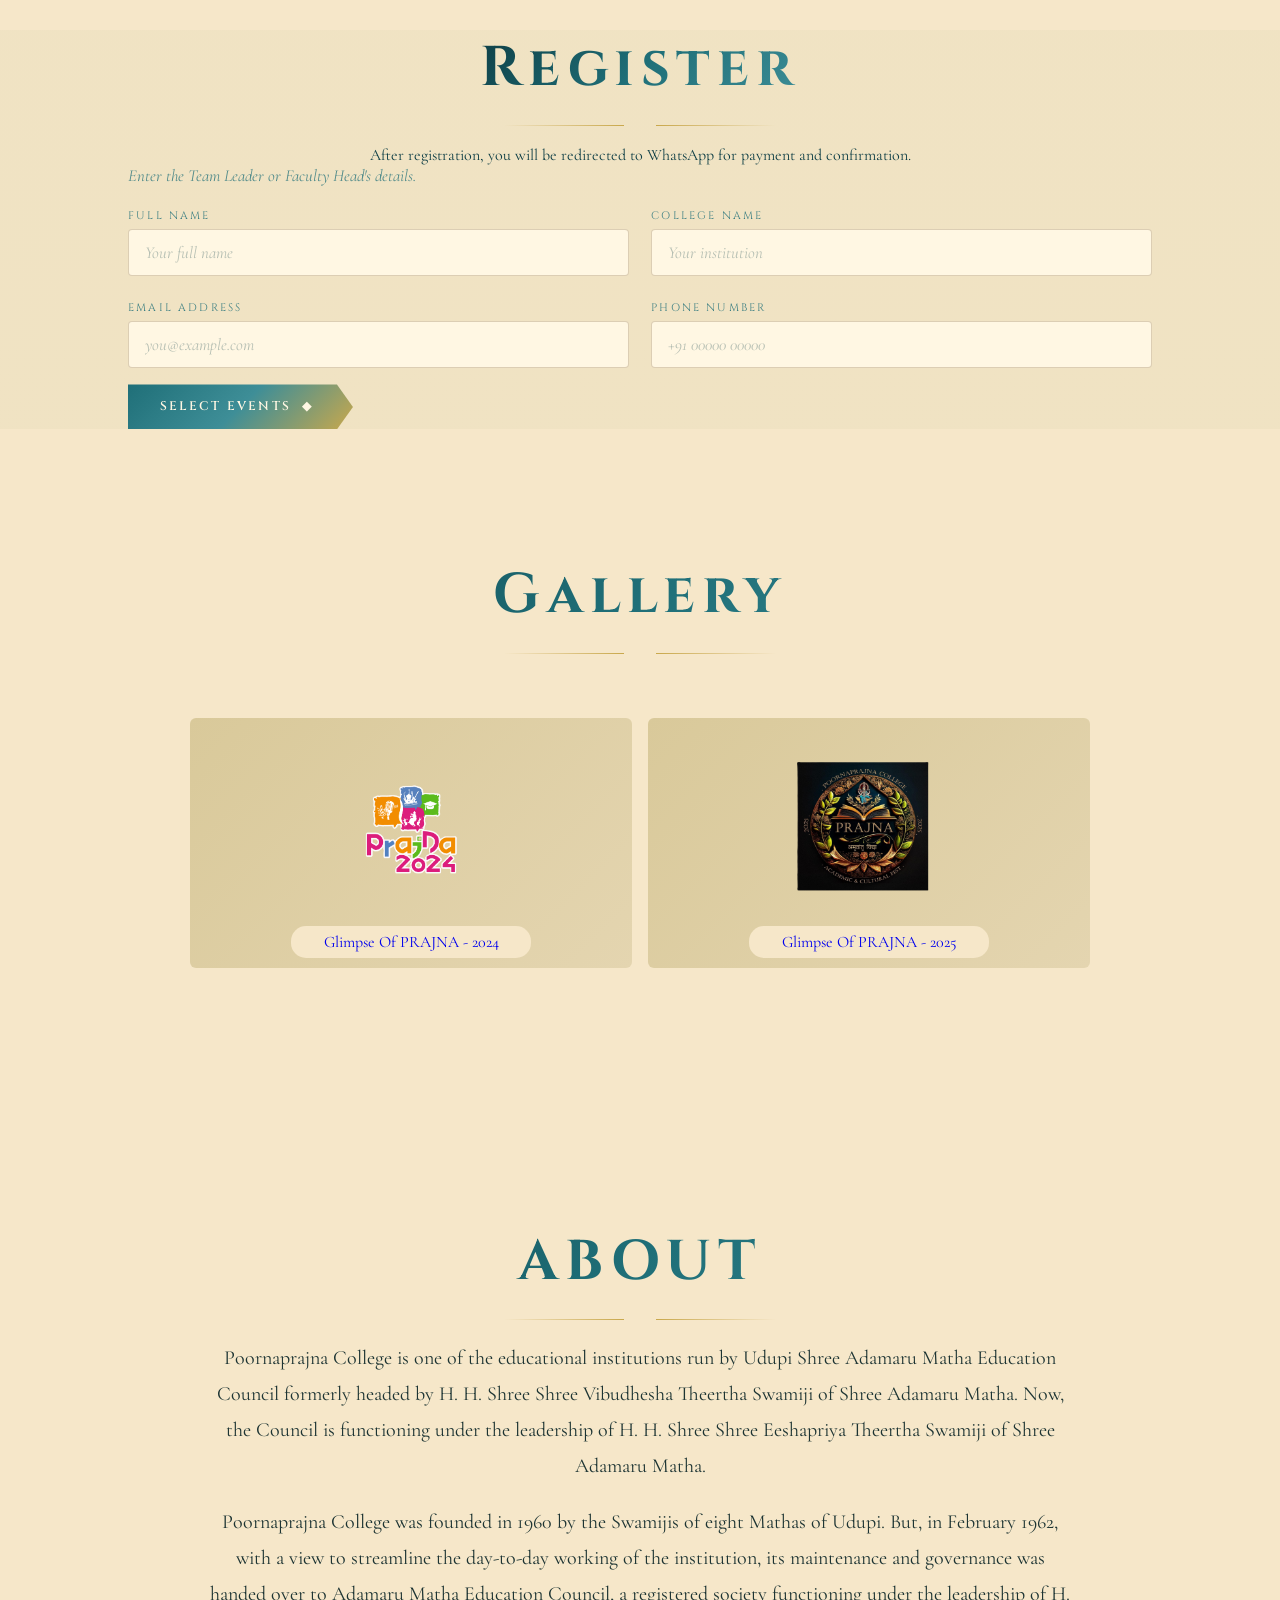
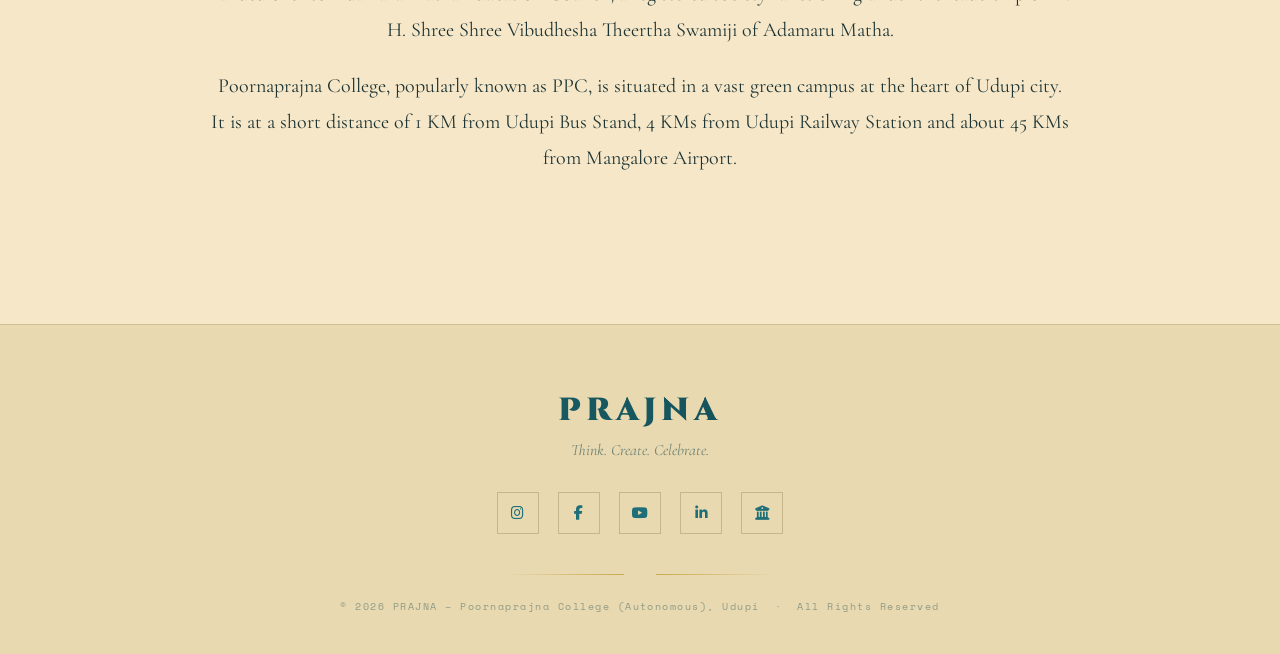
==== commit de54e9db: "updated gallery placeholder" ====
--- a/index.html
+++ b/index.html
@@ -1517,28 +1517,30 @@
 
     <div class="gallery-grid reveal">
       <!-- PRAJNA 2024 -->
-      <a href="Prajna-2024.html">
+      
         <div class="gallery-item highlight-box">
           <div class="gallery-placeholder">
             <img src="Images/logo2024.png" alt="PRAJNA 2024 Highlights" />
+            <a href="Prajna-2024.html">Glimpse Of PRAJNA - 2024</a>
           </div>
           <div class="gallery-overlay">
             <i class="fas fa-expand-alt"></i>
           </div>
         </div>
-      </a>
-
-      <a href="Prajna-2025.html">
+     
+
+    
         <!-- PRAJNA 2024 -->
         <div class="gallery-item highlight-box">
           <div class="gallery-placeholder">
             <img src="Images/logo2025.png" alt="PRAJNA 2025 Highlights" />
+              <a href="Prajna-2025.html">Glimpse Of PRAJNA - 2025</a>
           </div>
           <div class="gallery-overlay">
             <i class="fas fa-expand-alt"></i>
           </div>
         </div>
-      </a>
+      
     </div>
   </section>
 
--- a/style.css
+++ b/style.css
@@ -1243,19 +1243,24 @@
   width: 200px;
 }
 
-.gallery-item:hover .gallery-placeholder {
-  transform: scale(1.08);
-}
-
-
-/*gallery-item:hover .gallery-overlay {
-  background: rgba(231, 222, 203, 0.5);
-}
-
-.gallery-item:hover .gallery-overlay i {
-  opacity: 1;
-  transform: scale(1);
-}
+.gallery-placeholder a{
+  display: flex;
+  justify-content: center;
+  align-items: center;
+  text-decoration: none;
+  height: 2rem;
+  width: 15rem;
+  border-radius: 15px;
+  background-color: #f6e7c9;
+  margin-bottom: 10px;
+  transition: transform 0.5s ease;
+}
+
+.gallery-placeholder a:hover{
+  transform: scale(1.2);
+}
+
+
 
 /* mobile responsiveness */
 @media (max-width: 768px) {
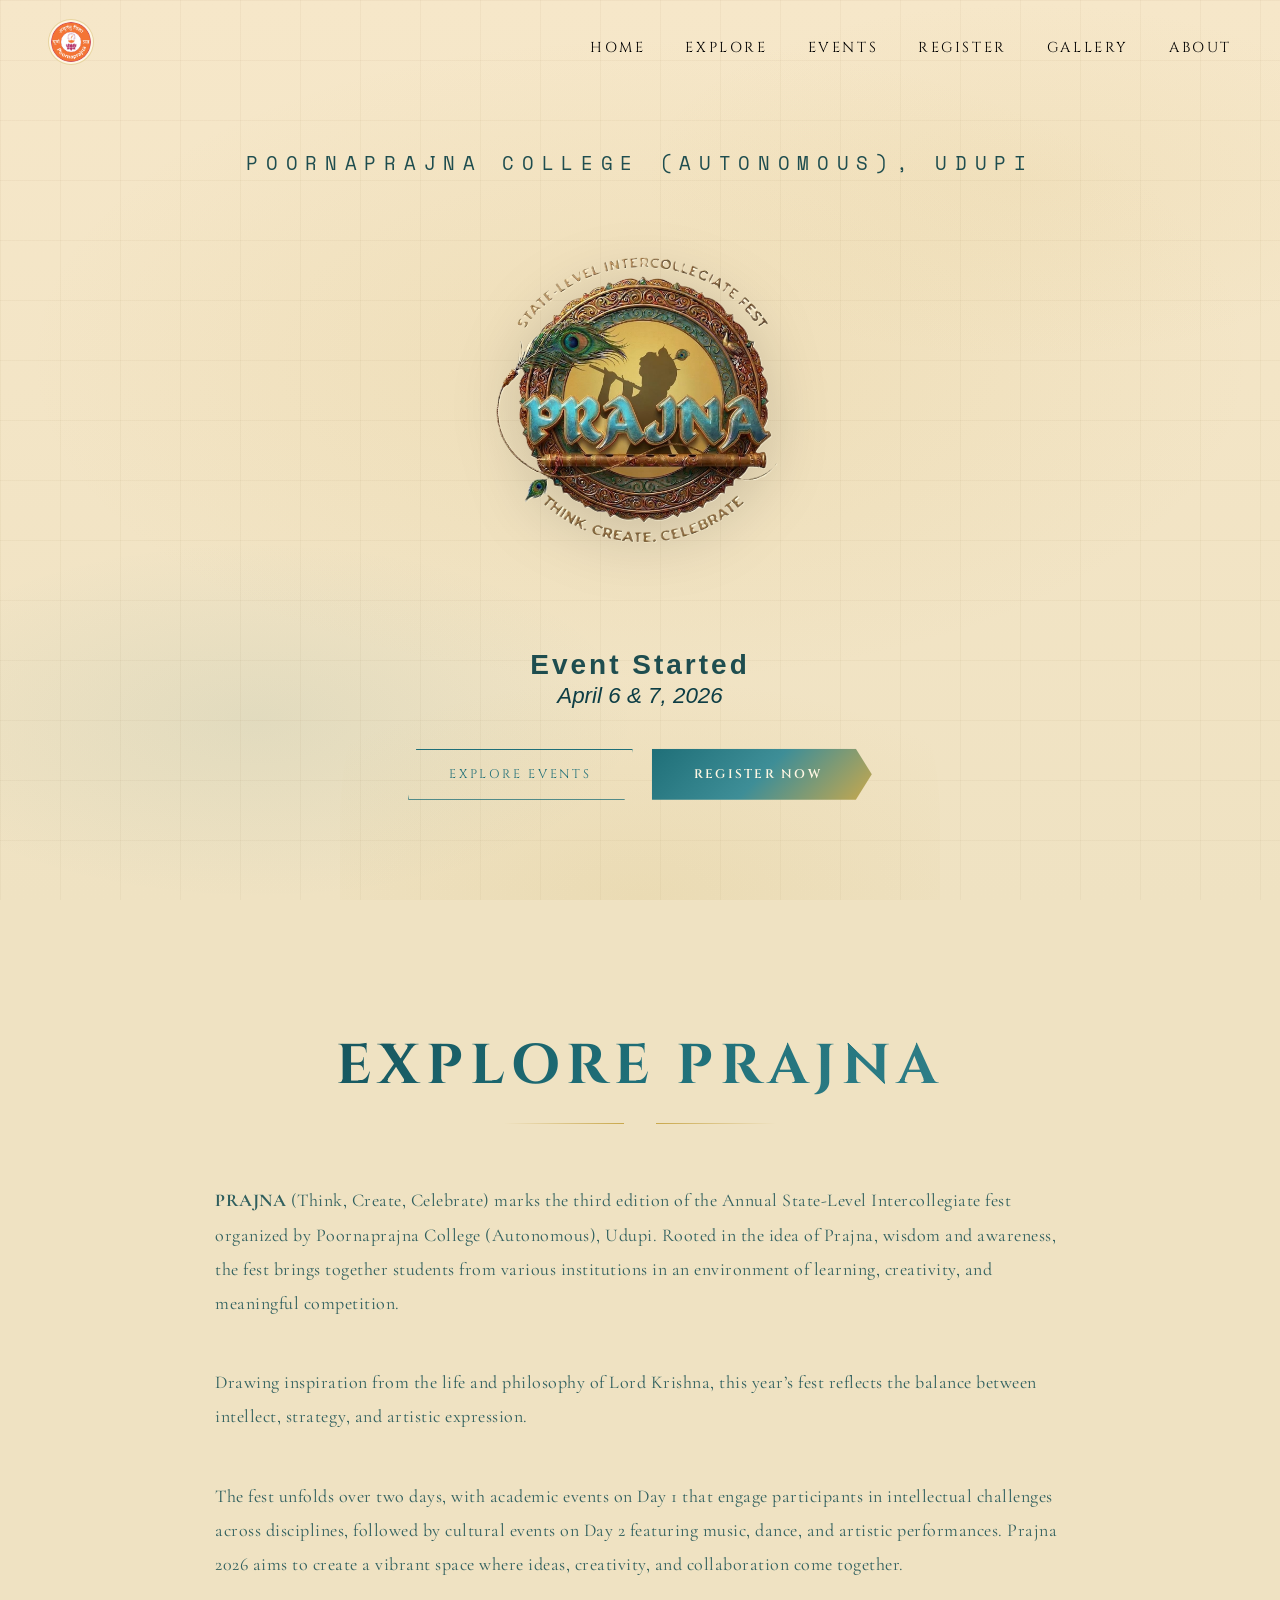
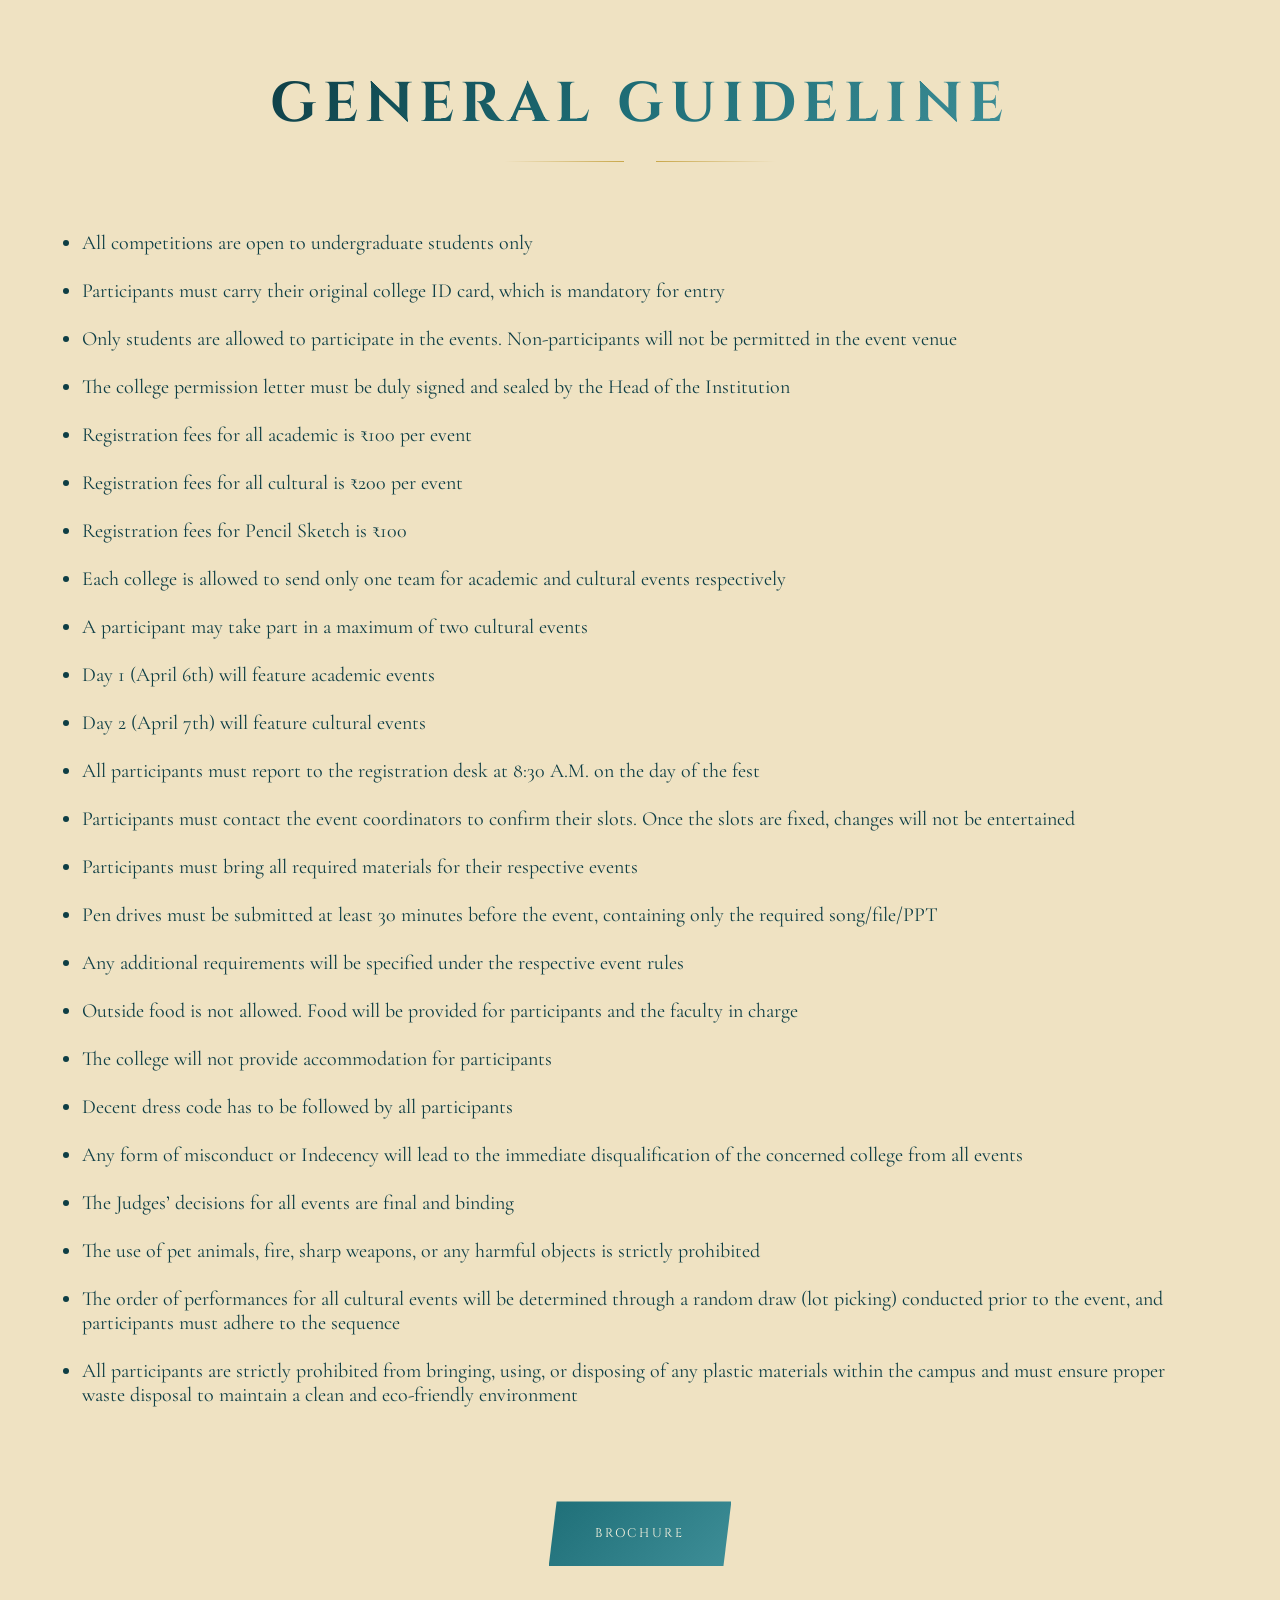
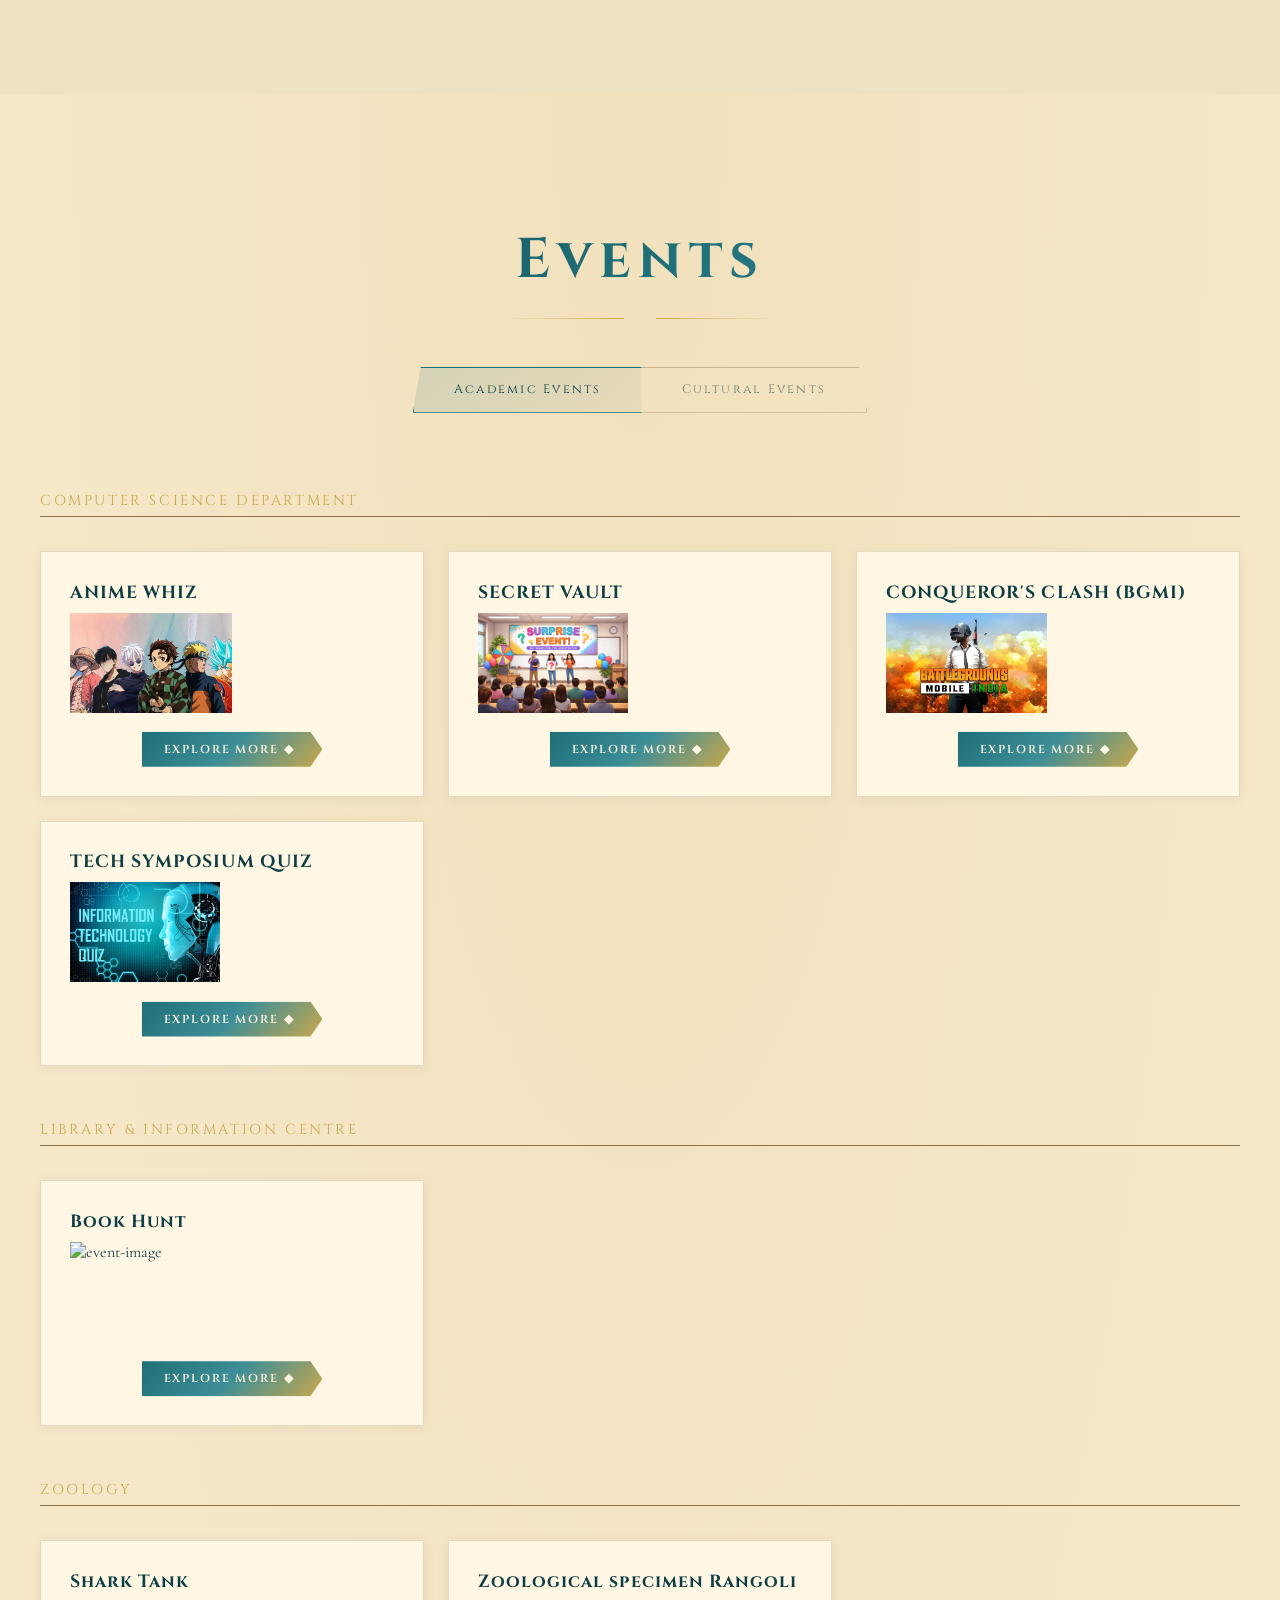
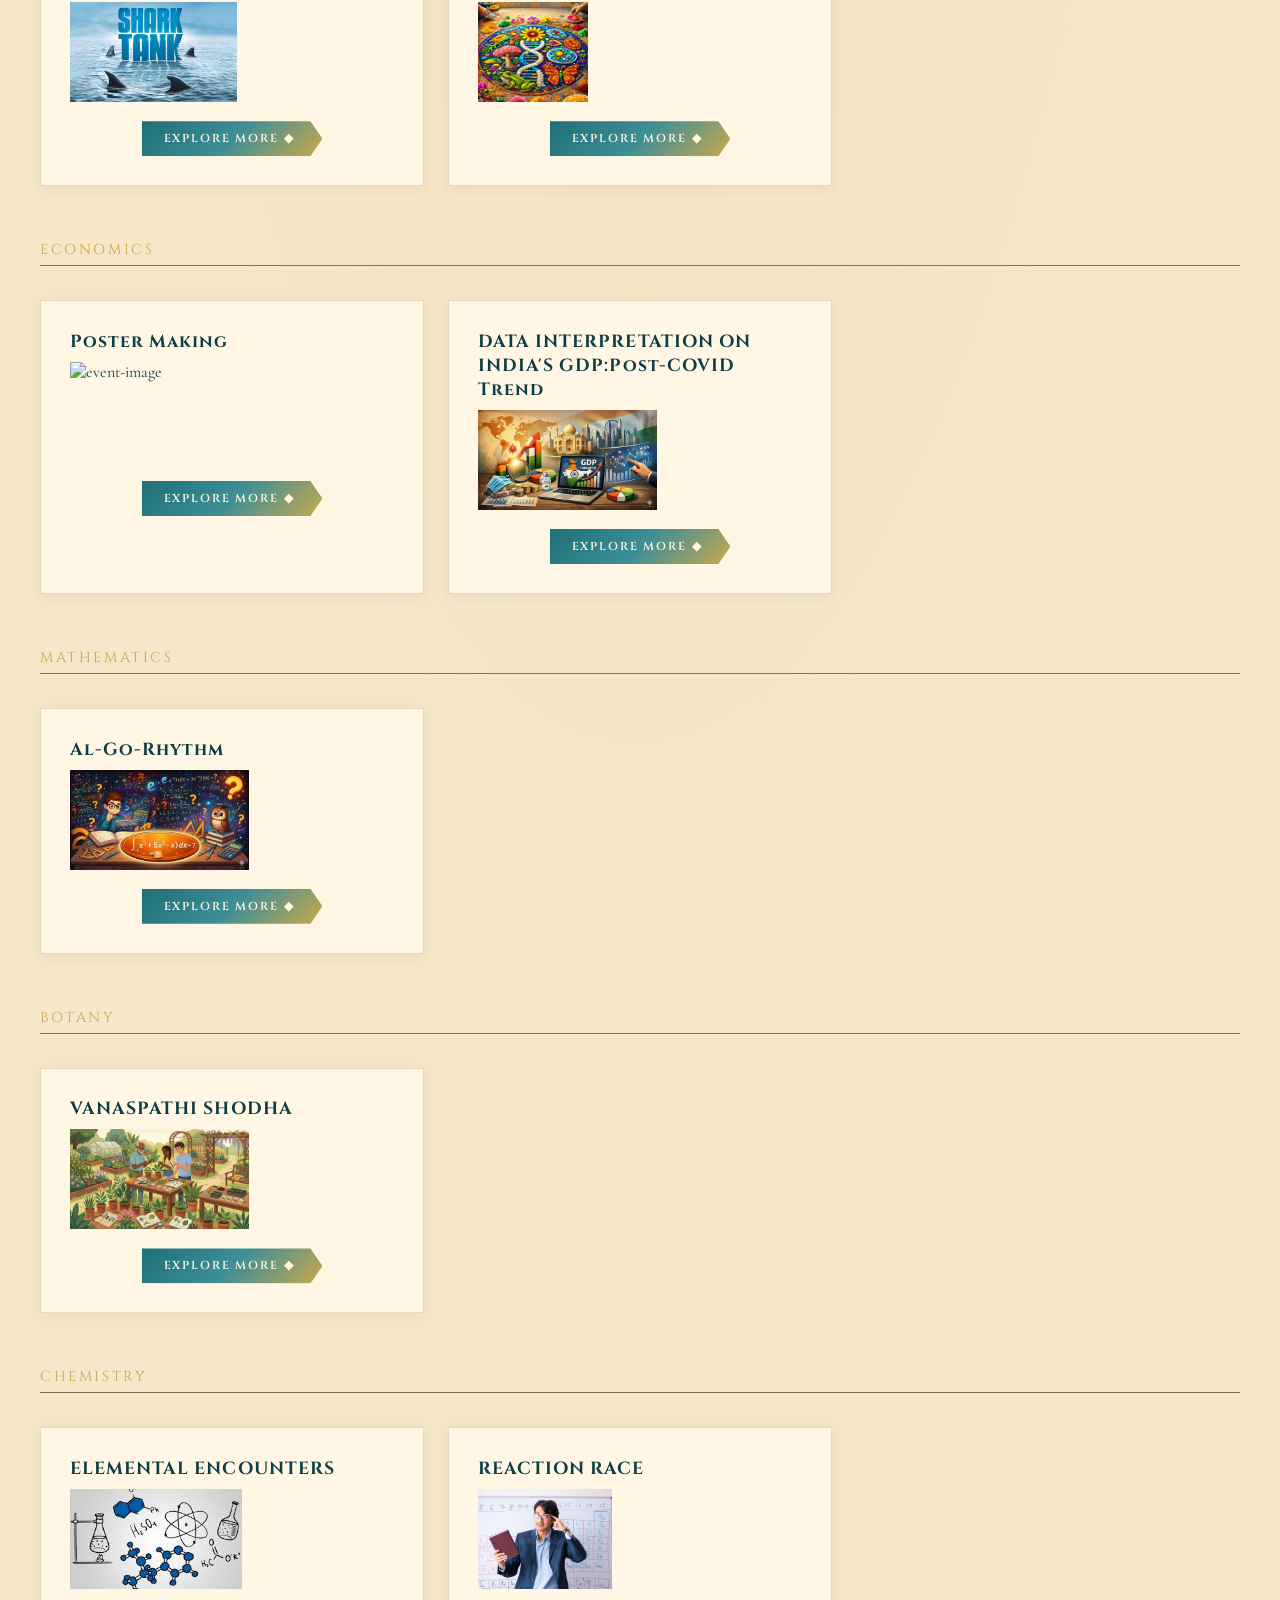
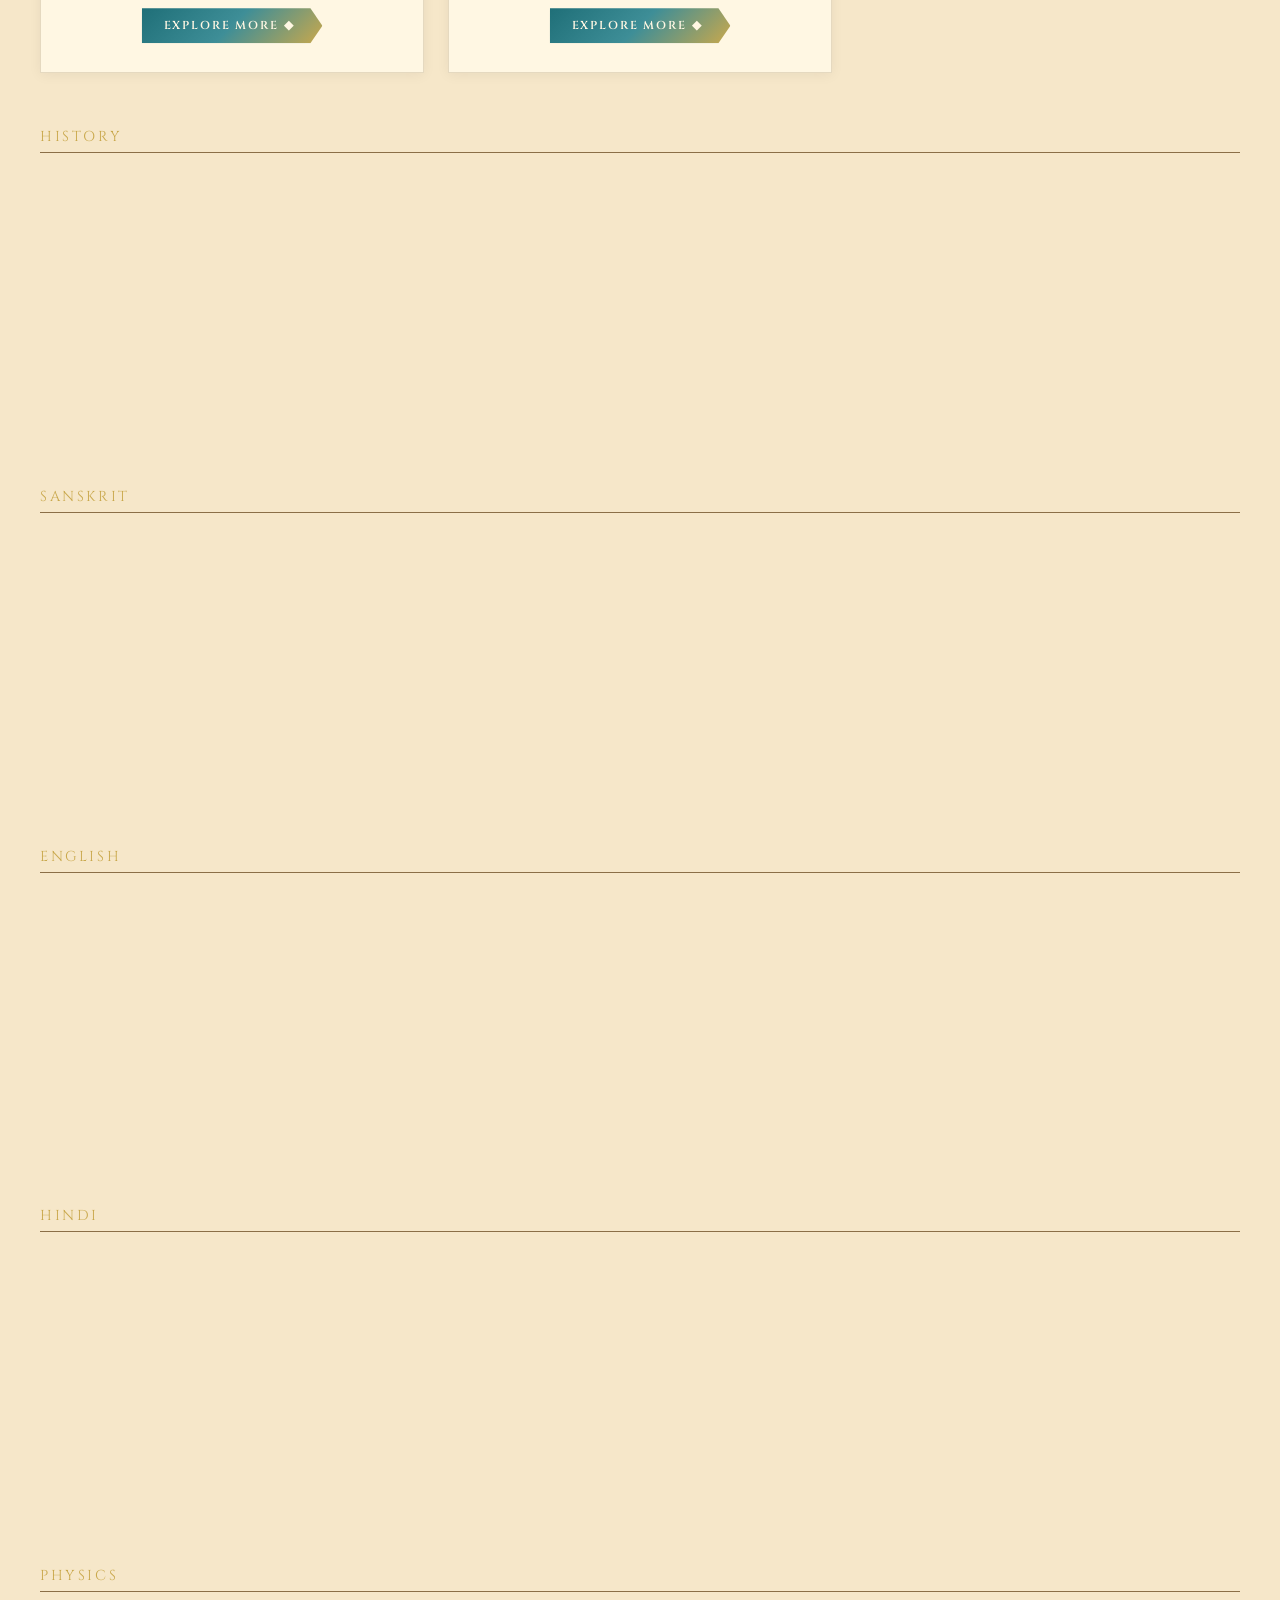
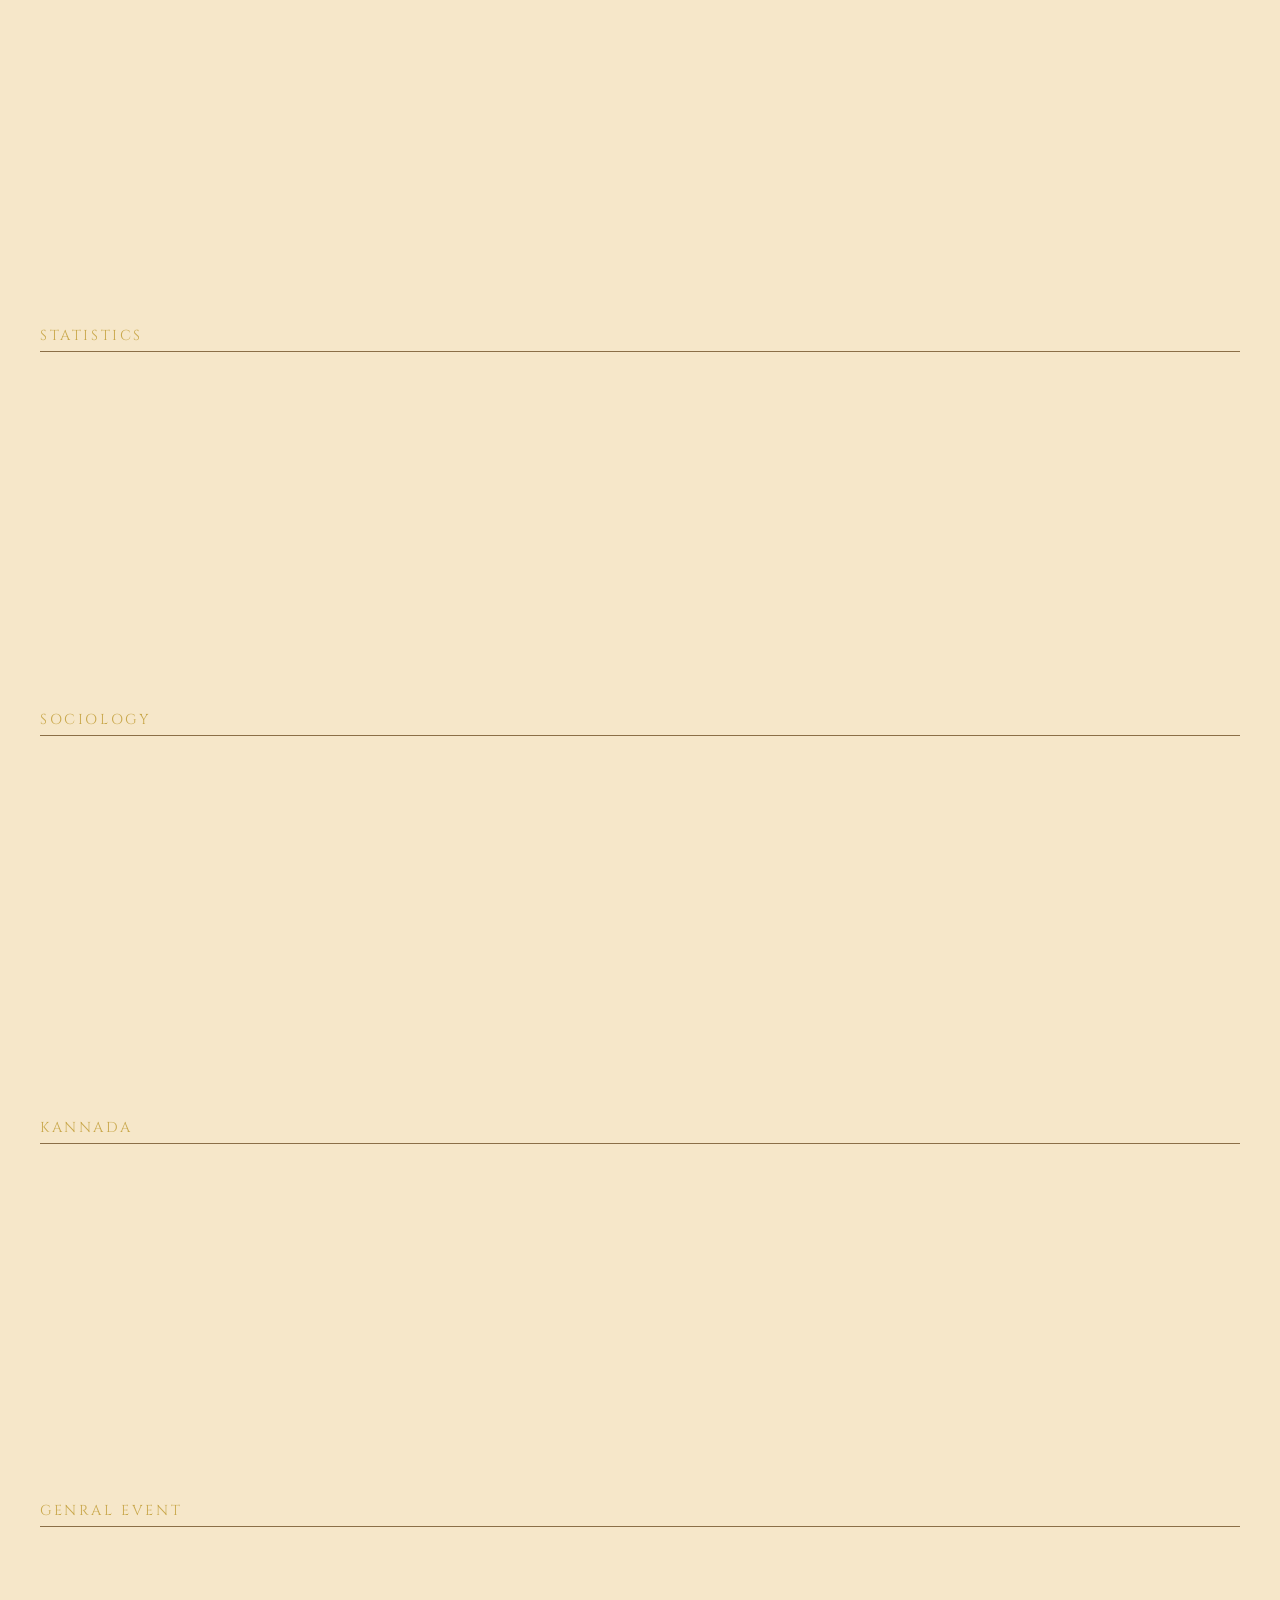
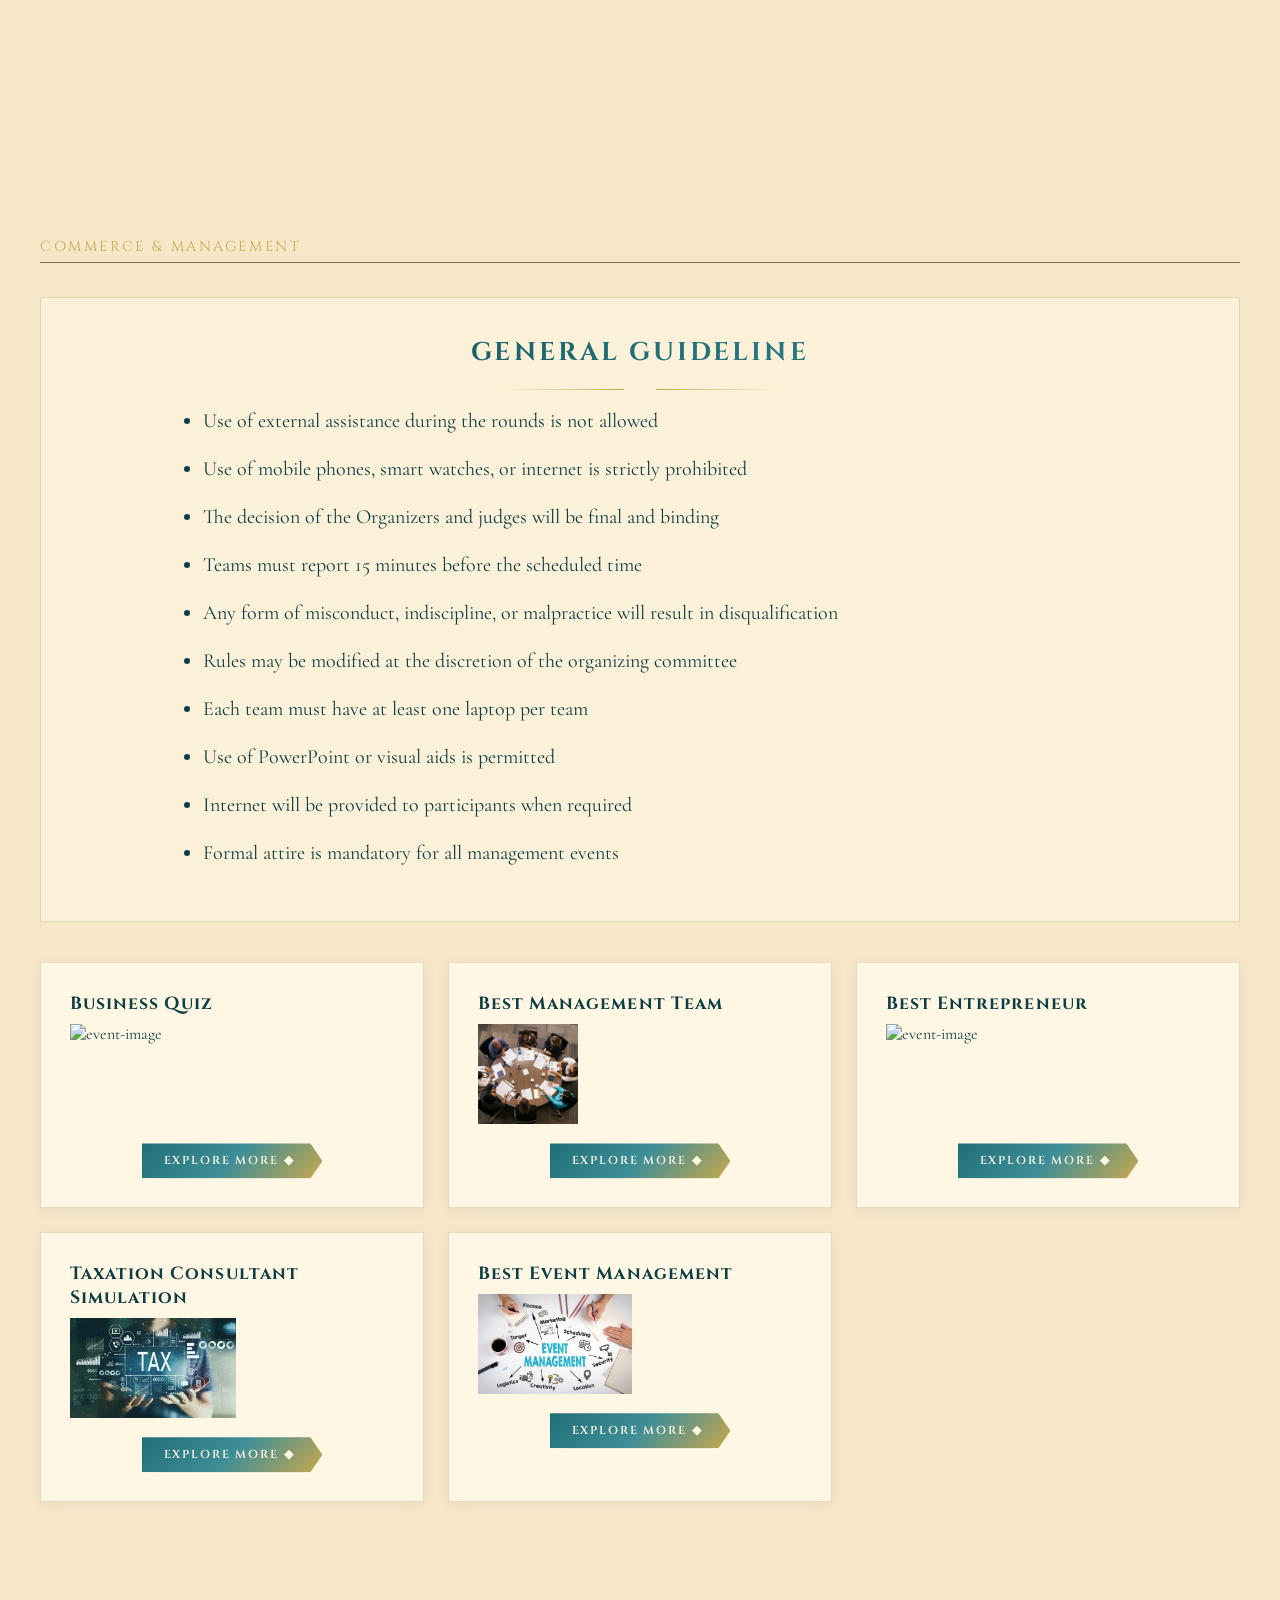
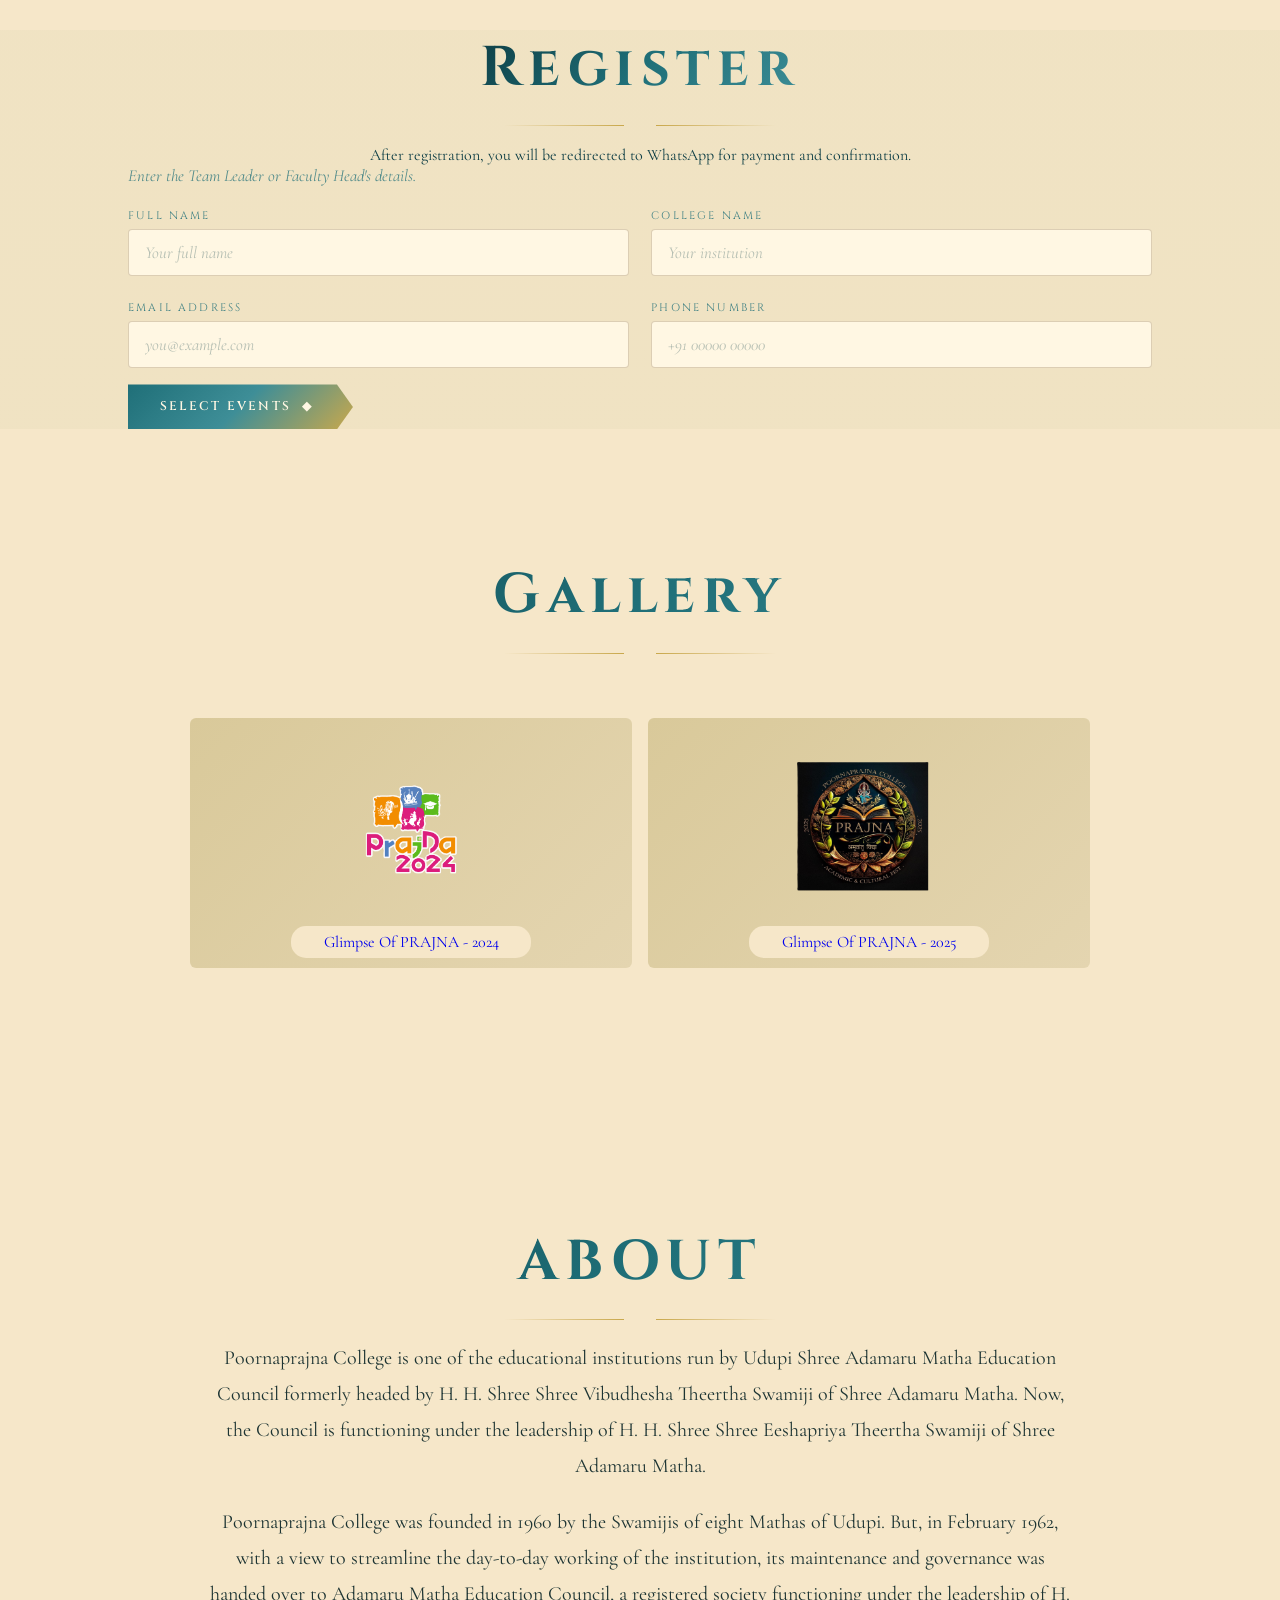
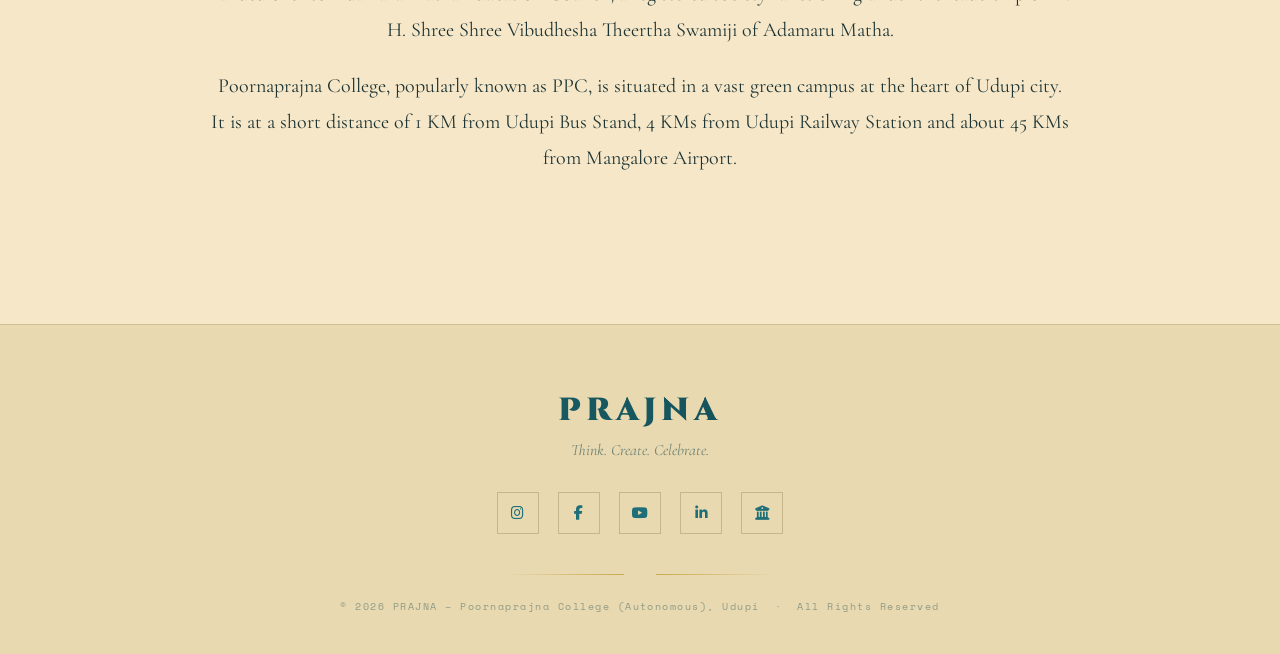
==== commit 75b23a5a: "updated numbers" ====
--- a/index.html
+++ b/index.html
@@ -1320,7 +1320,7 @@
             <li><b>Time:</b> 11.45am - 1.00pm</li>
           </ol>
           <p><b>Faculty Coordinator:</b> Ms.Deeksha</p>
-          <p><b>Faculty Mobile:</b> 7240936986</p>
+          <p><b>Faculty Mobile:</b> 7204936986</p>
           <p><b>Student Coordinator:</b> Ms.Sindhu Hegde, Ms.Rasha Ranjan Nayak </p>
           <p><b>Student Mobile:</b> 9980761183 / 9741640763</p>
         </div>
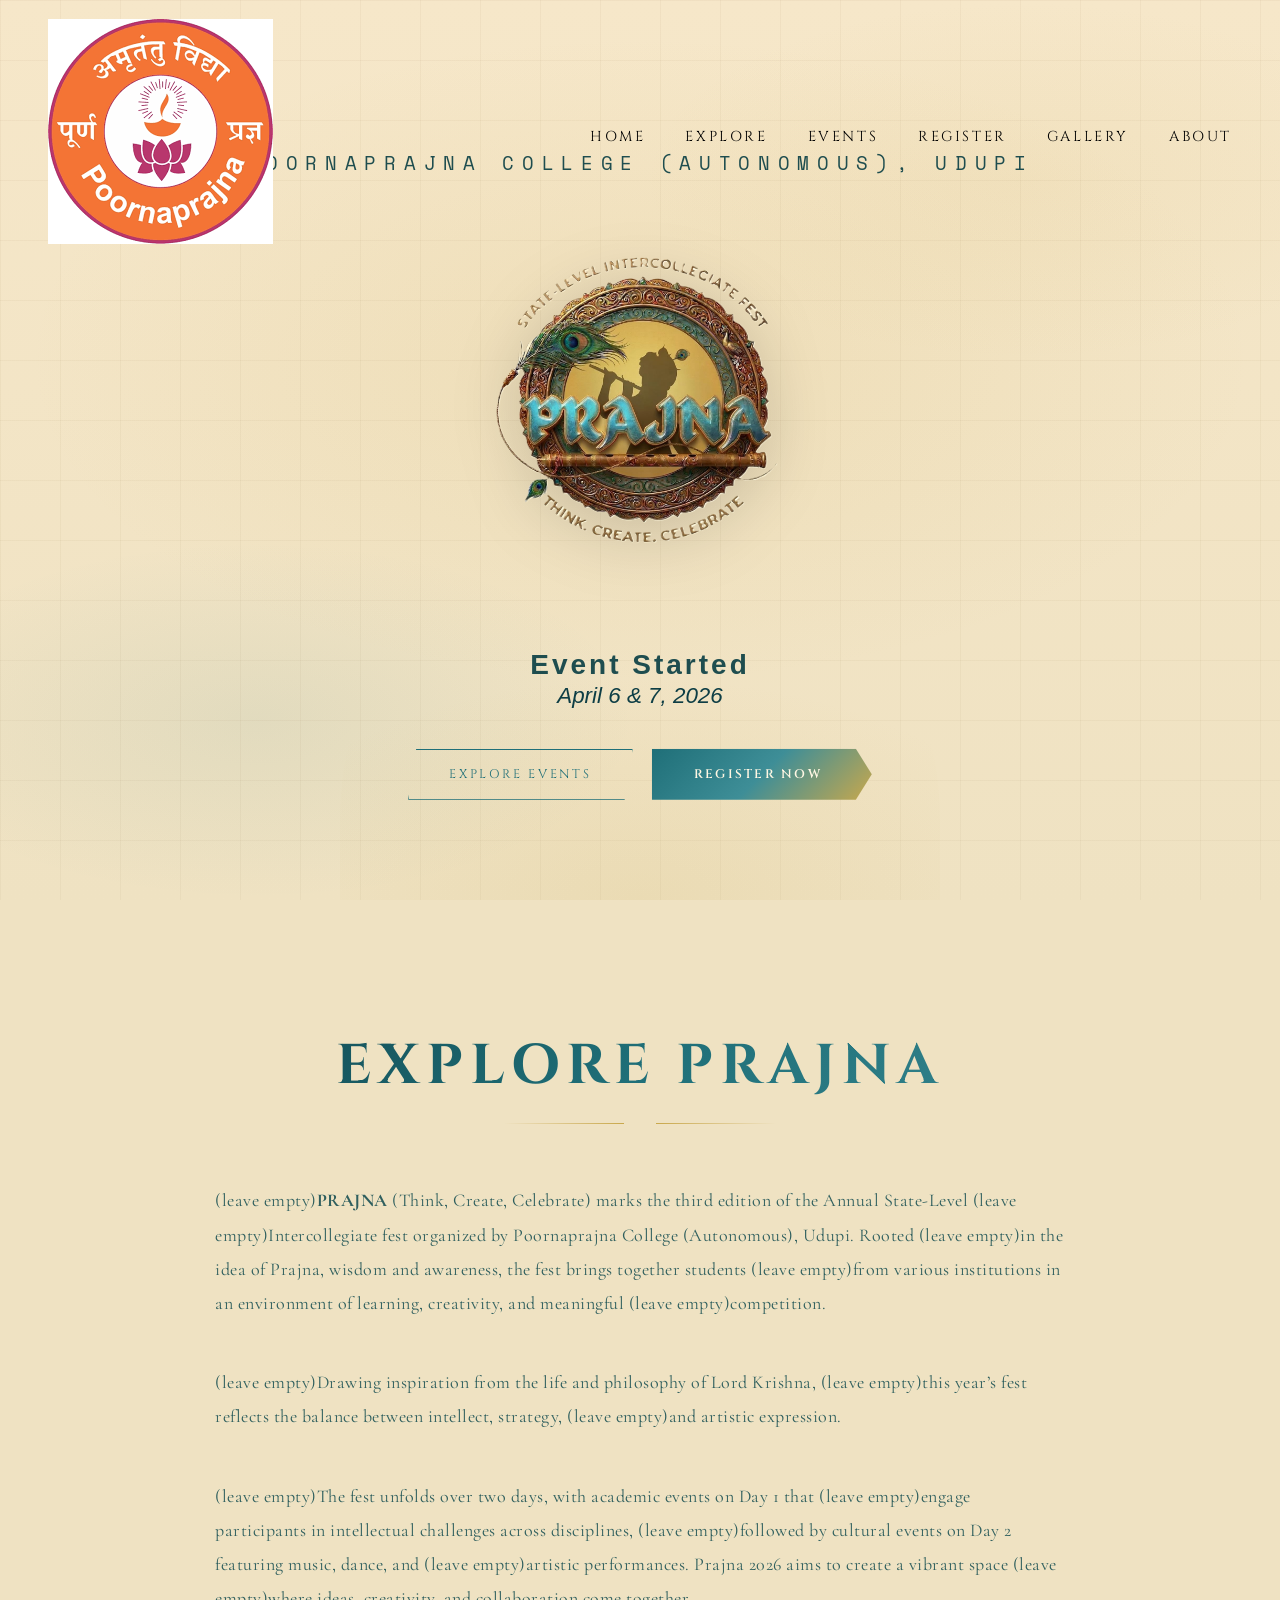
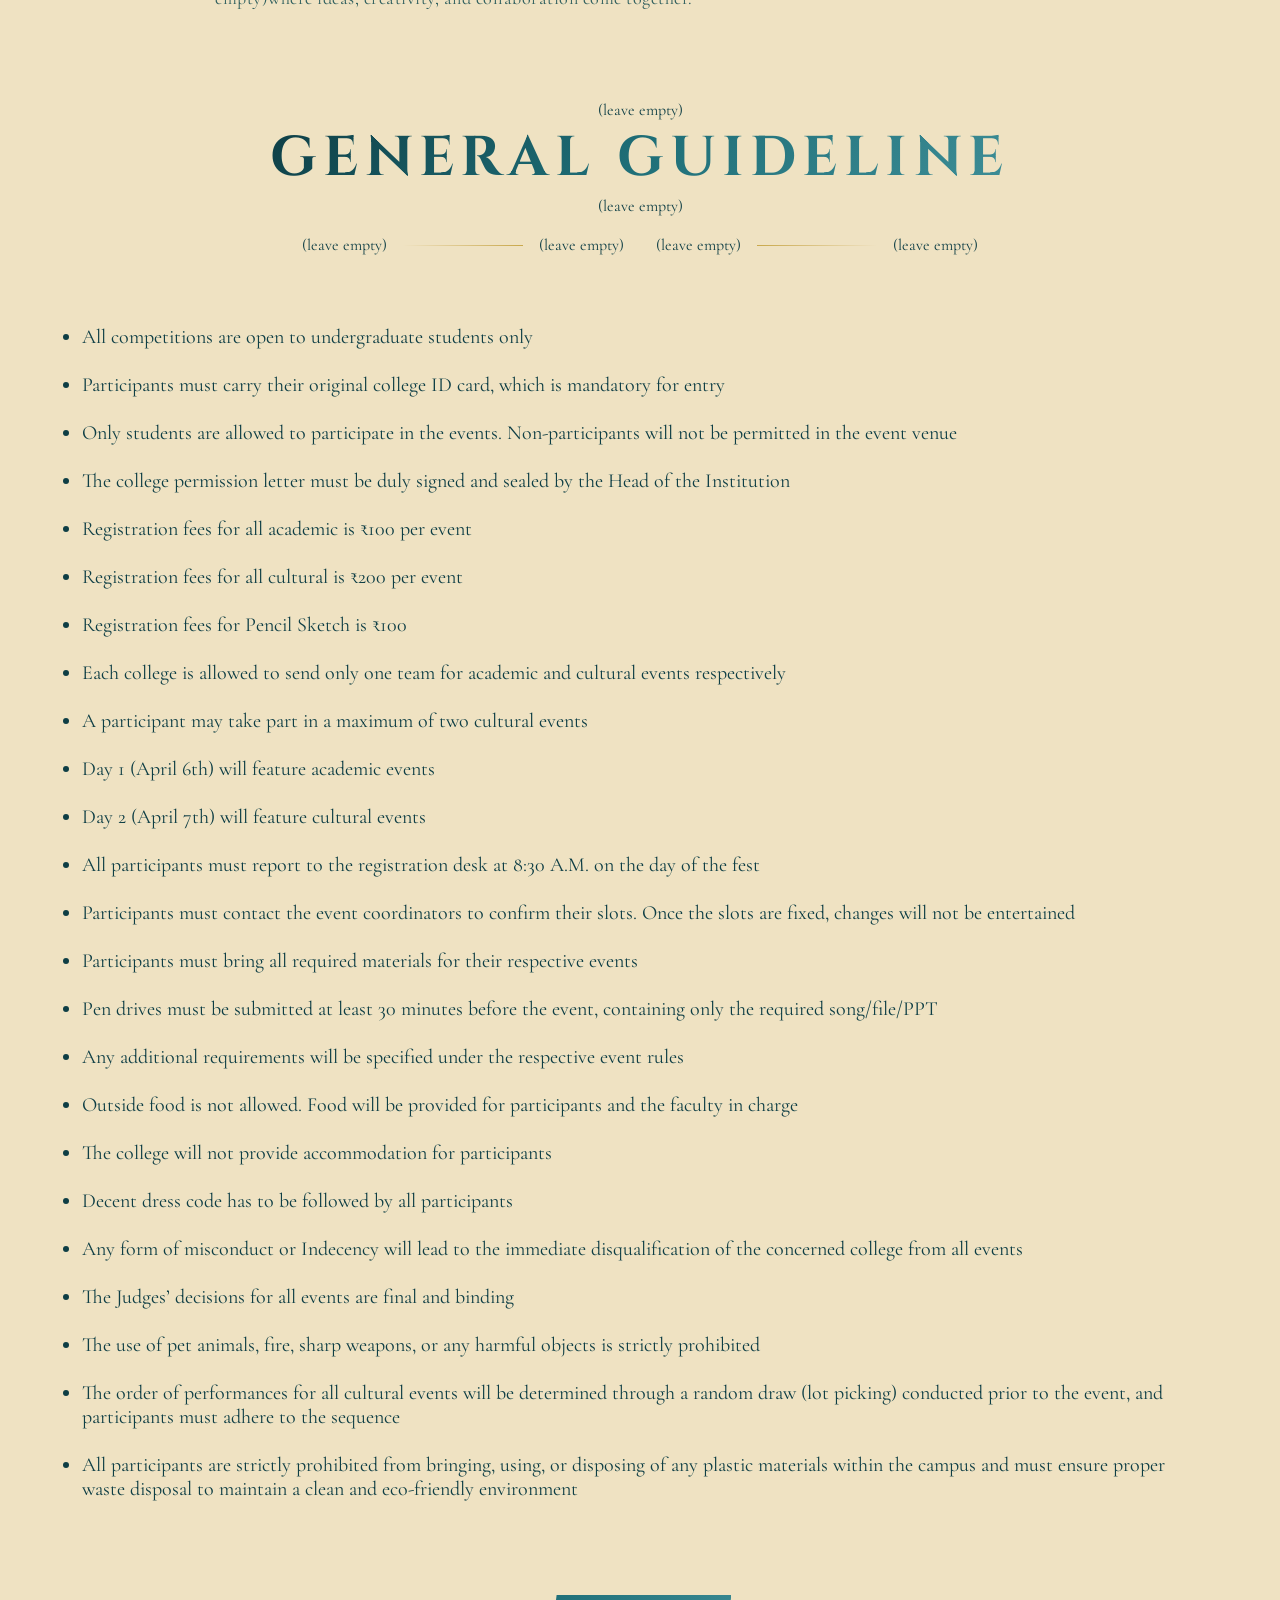
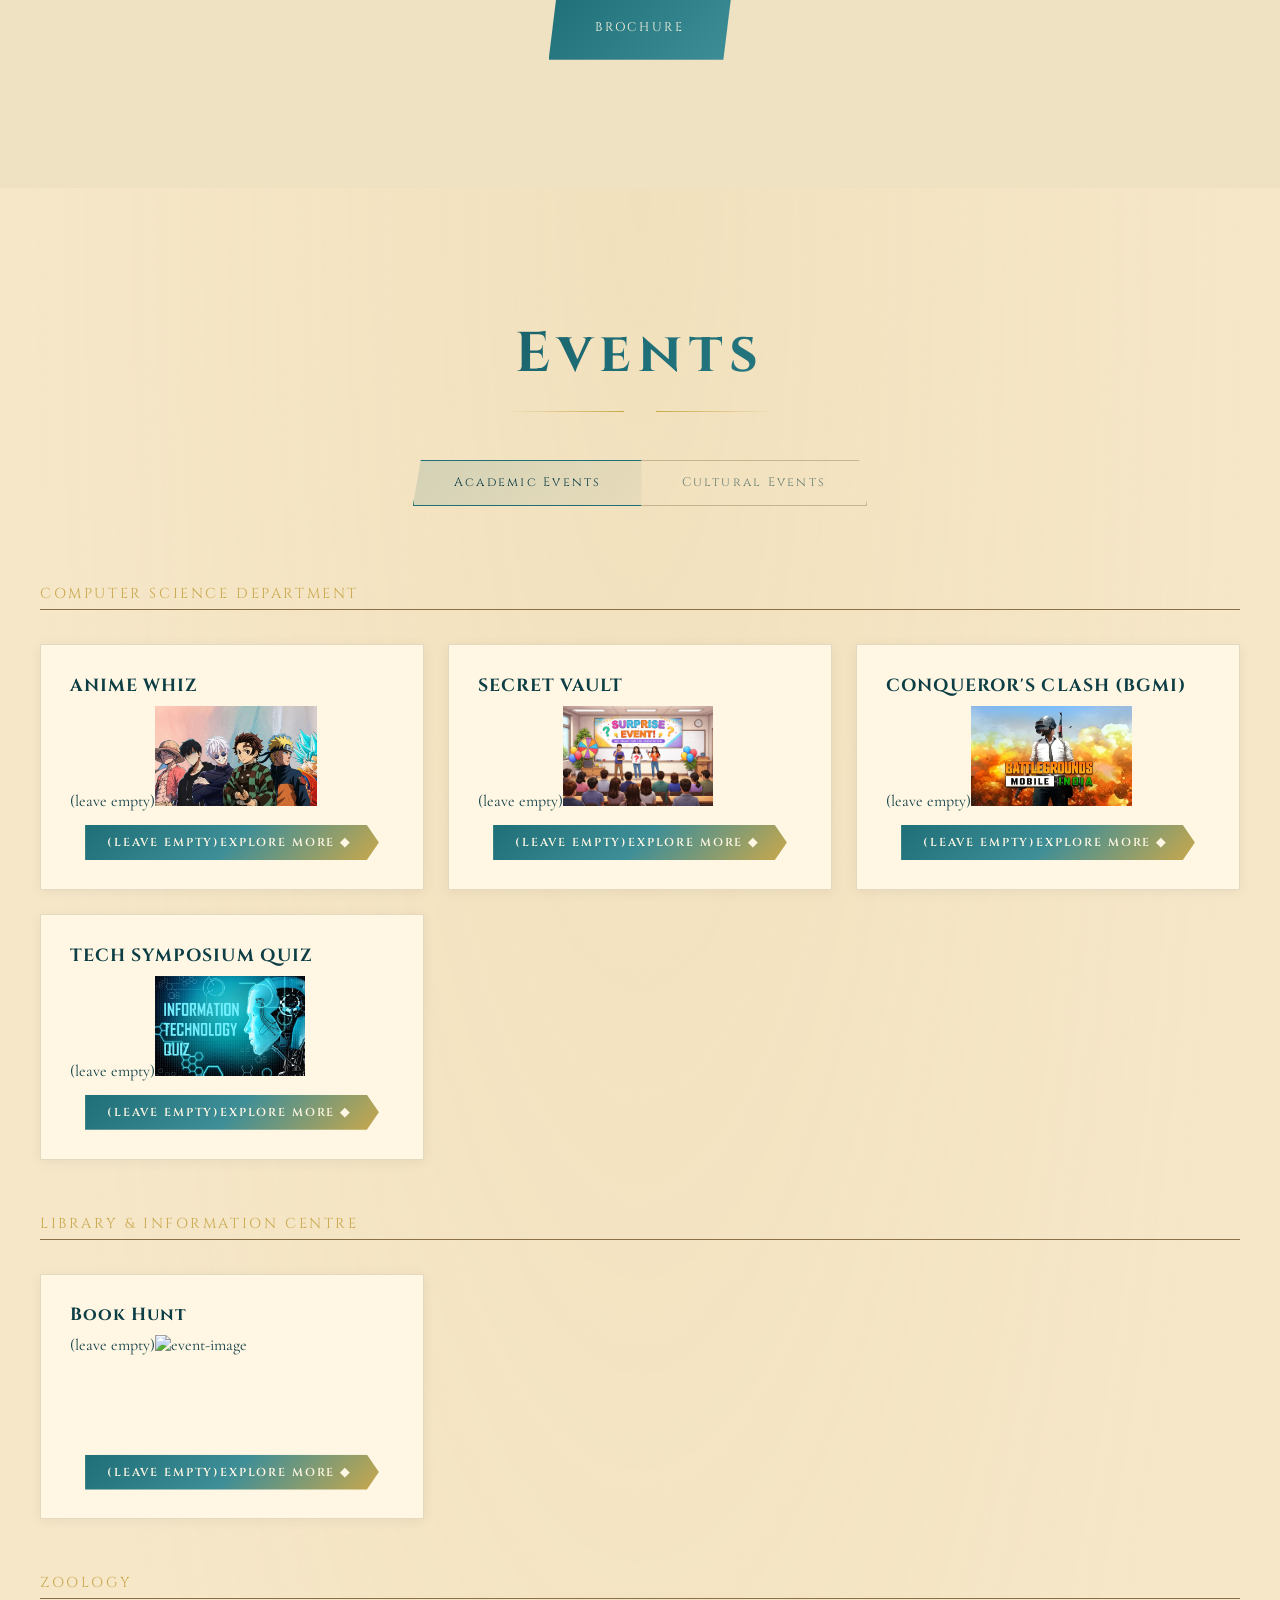
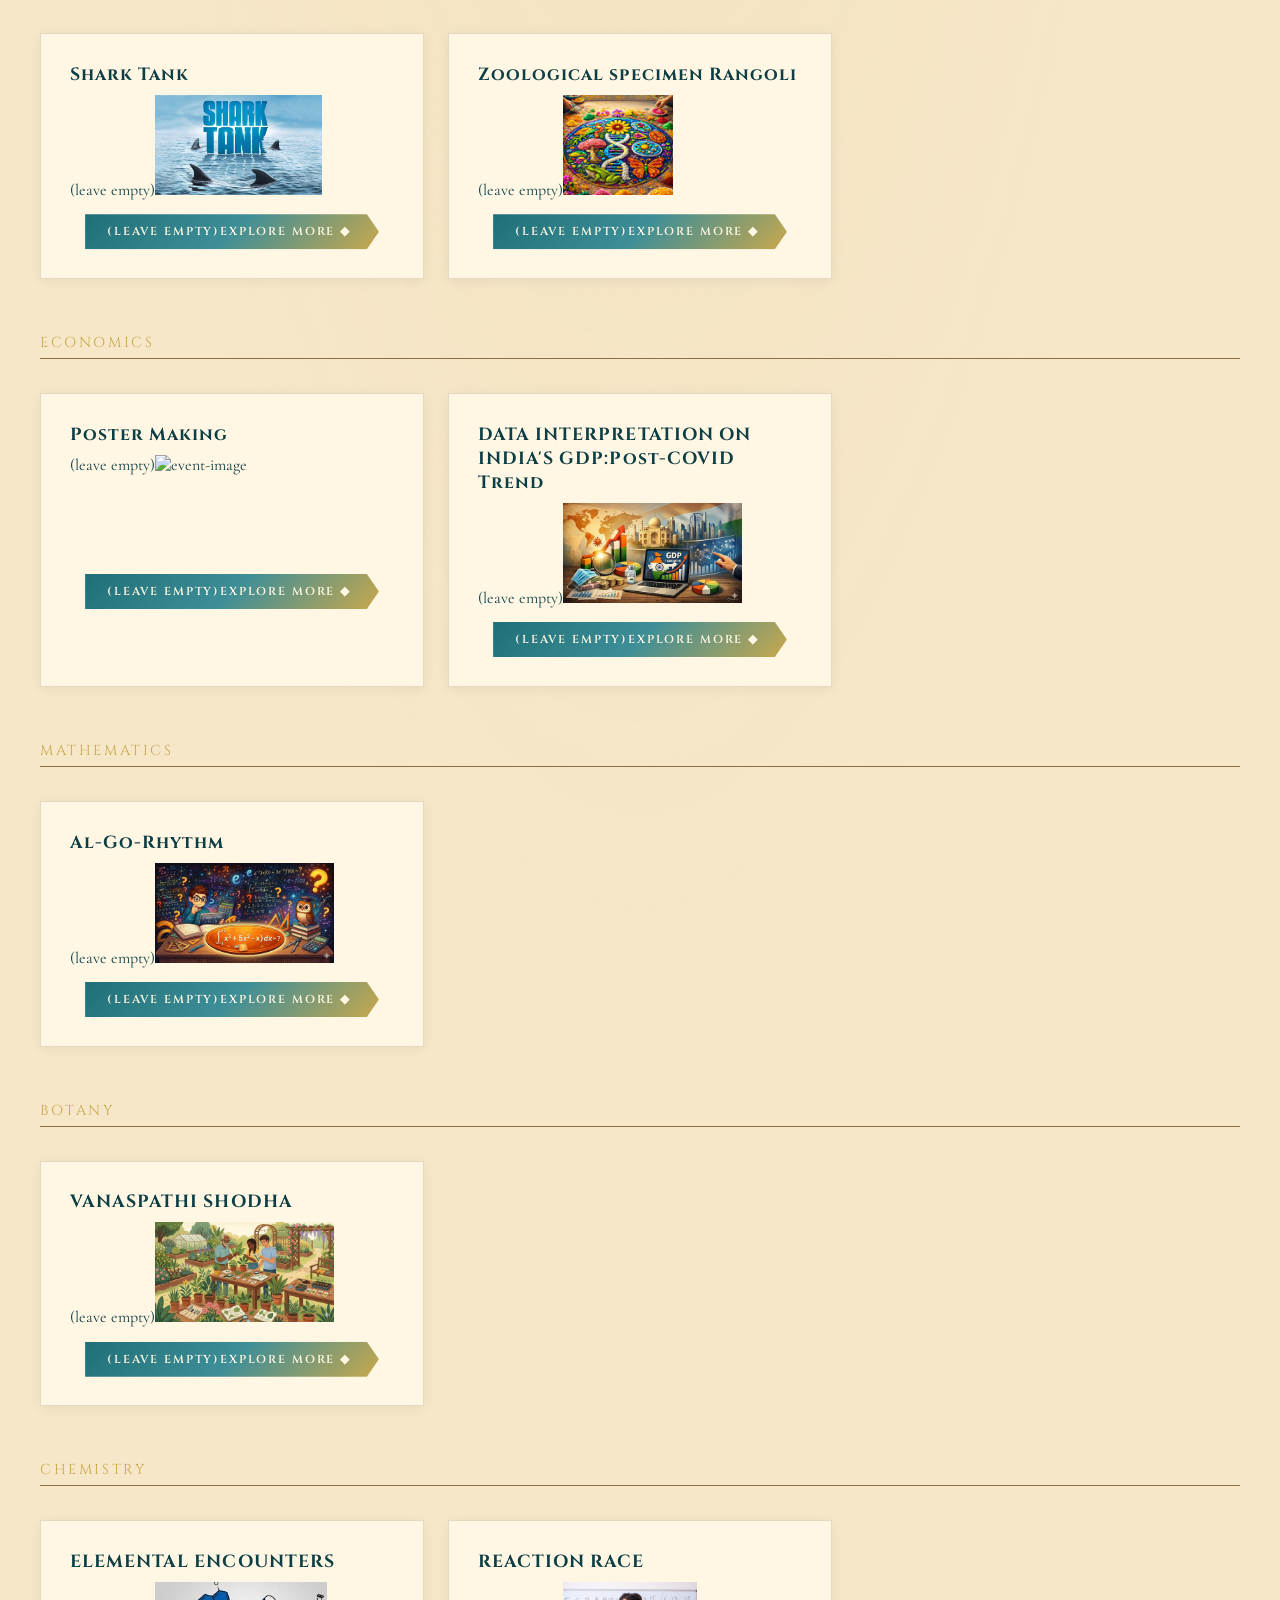
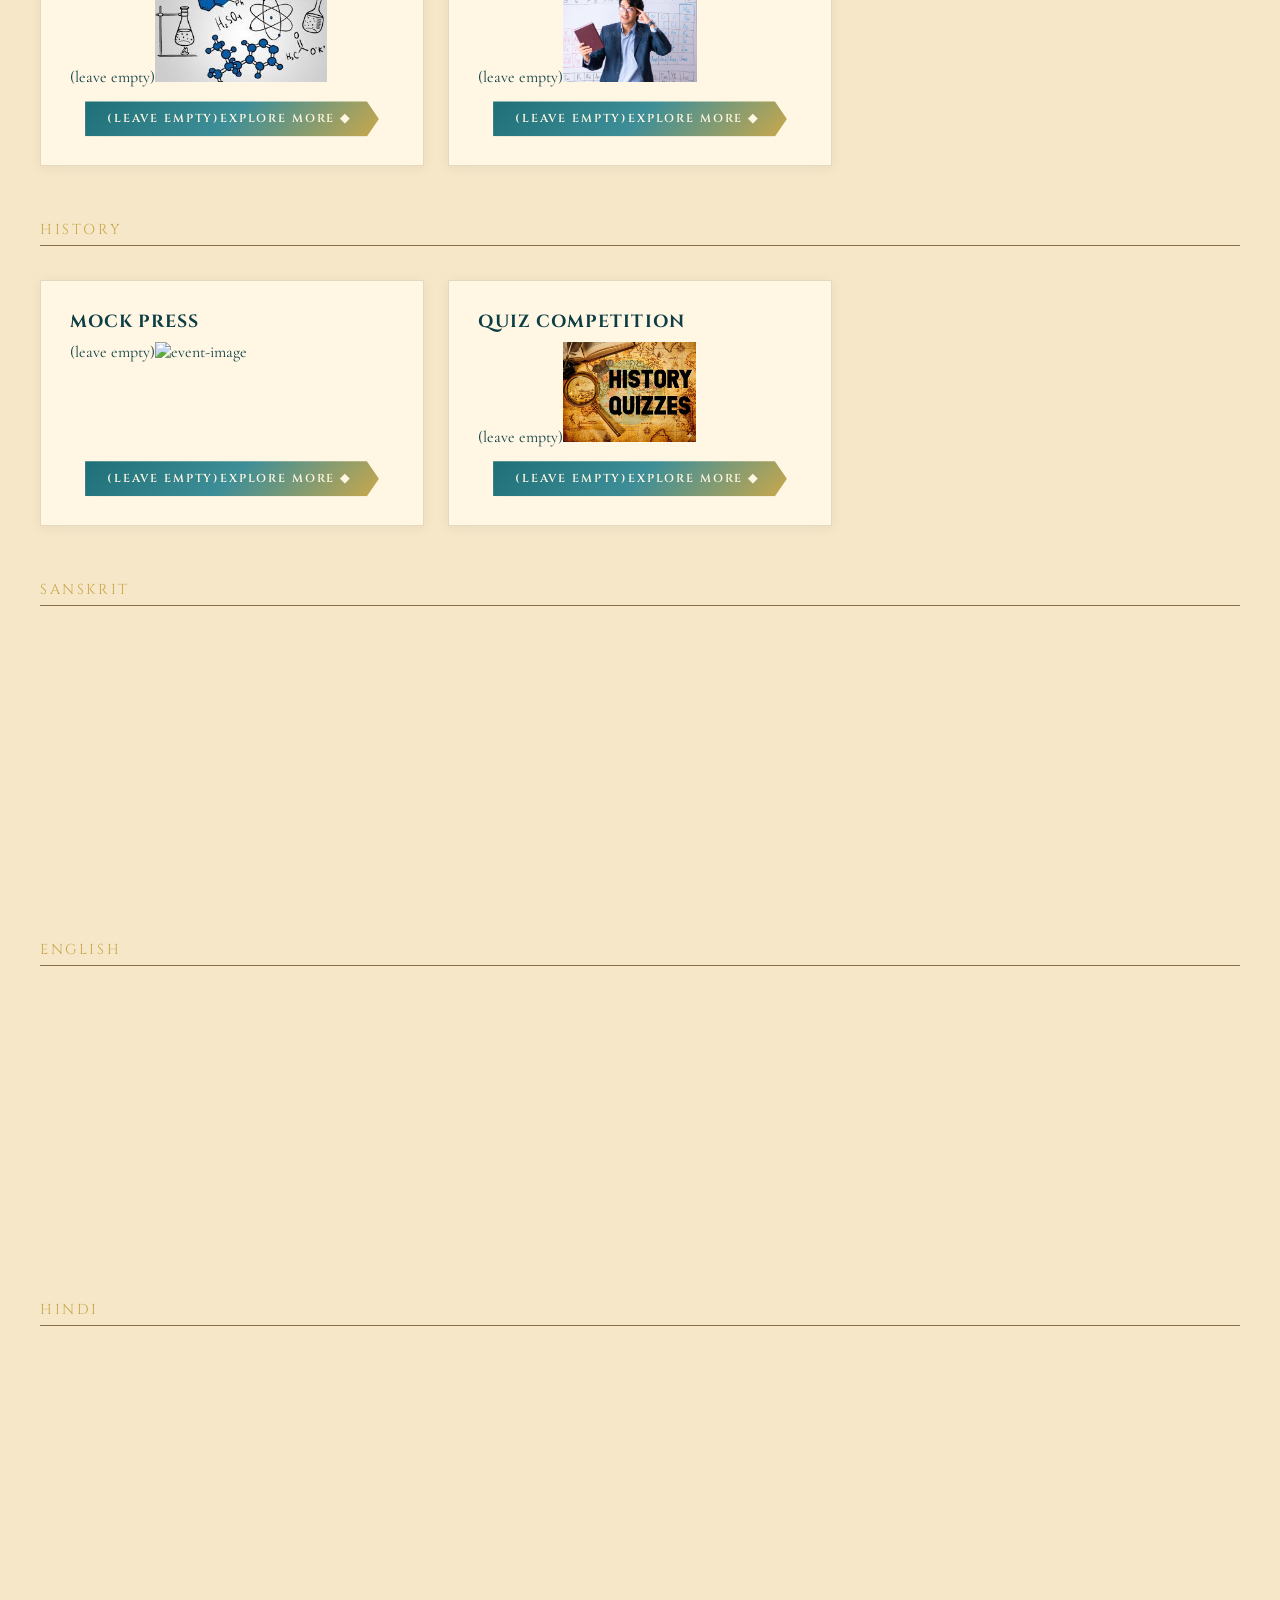
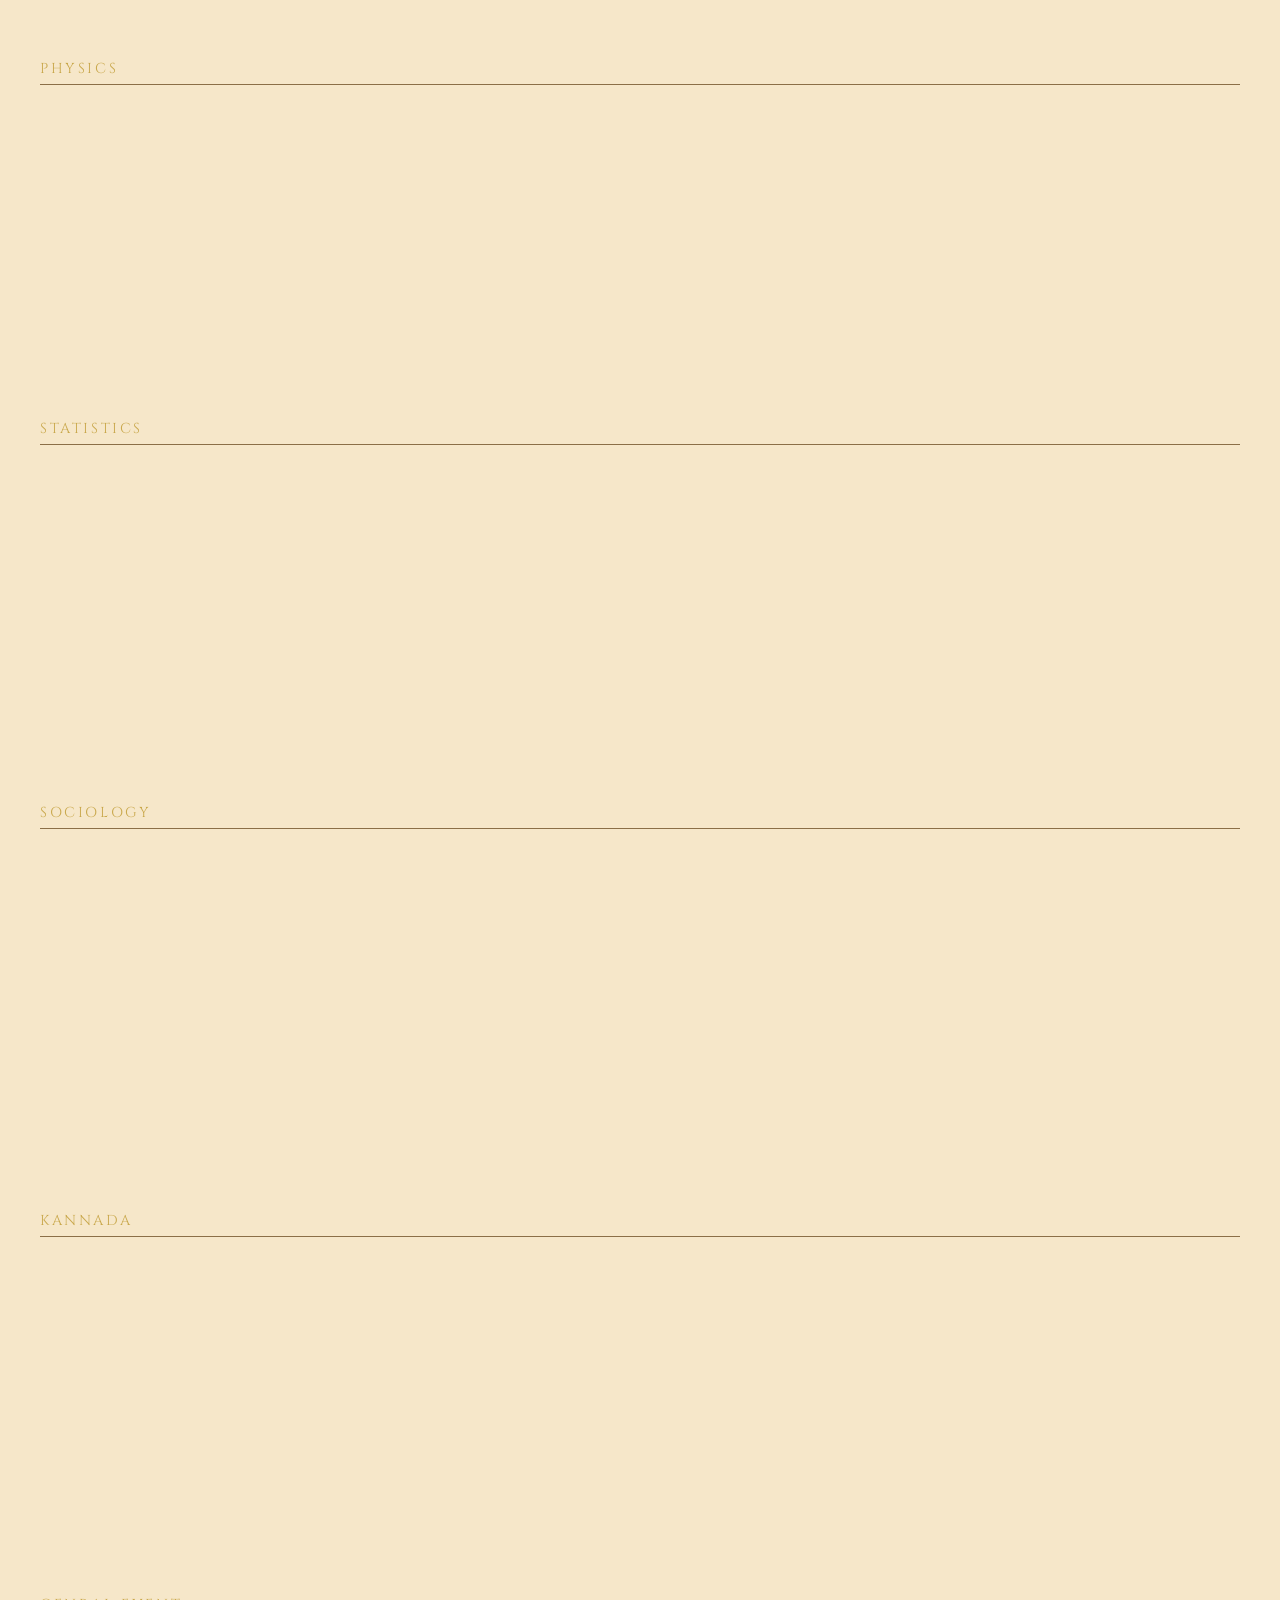
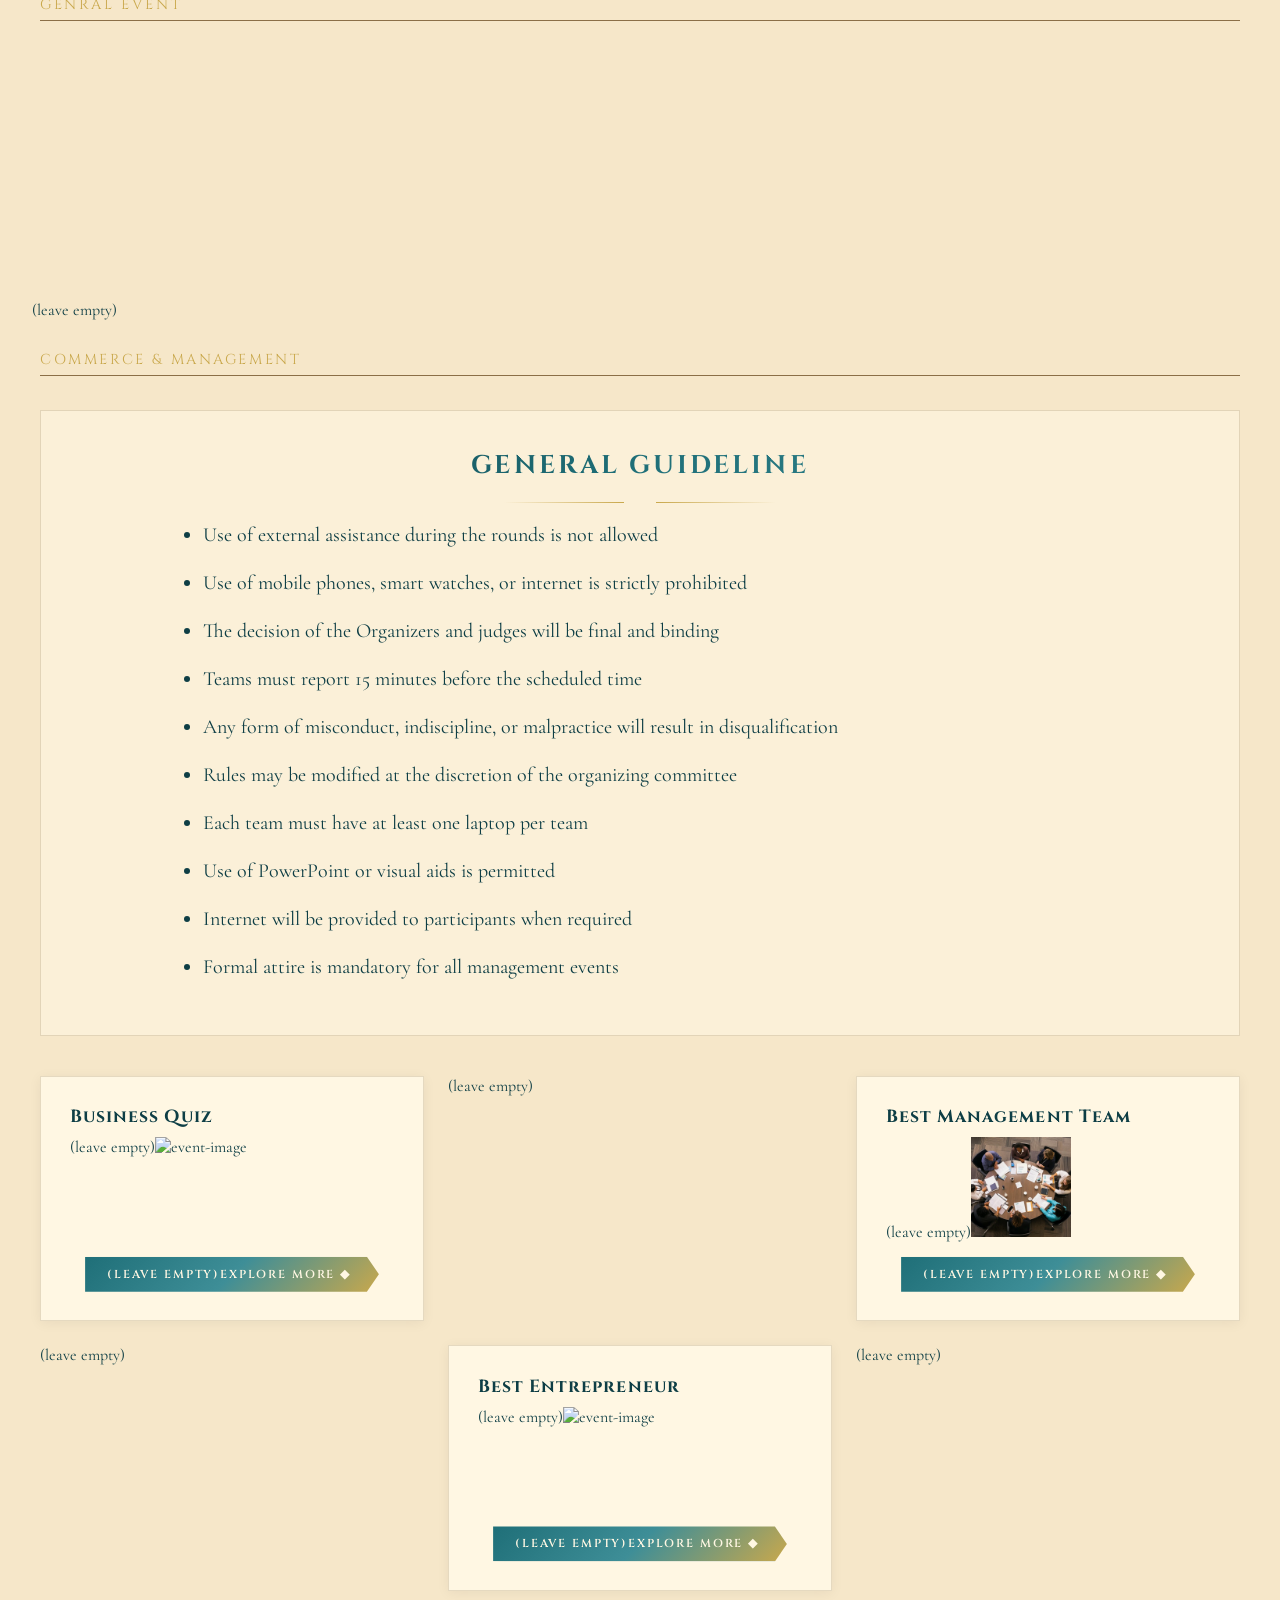
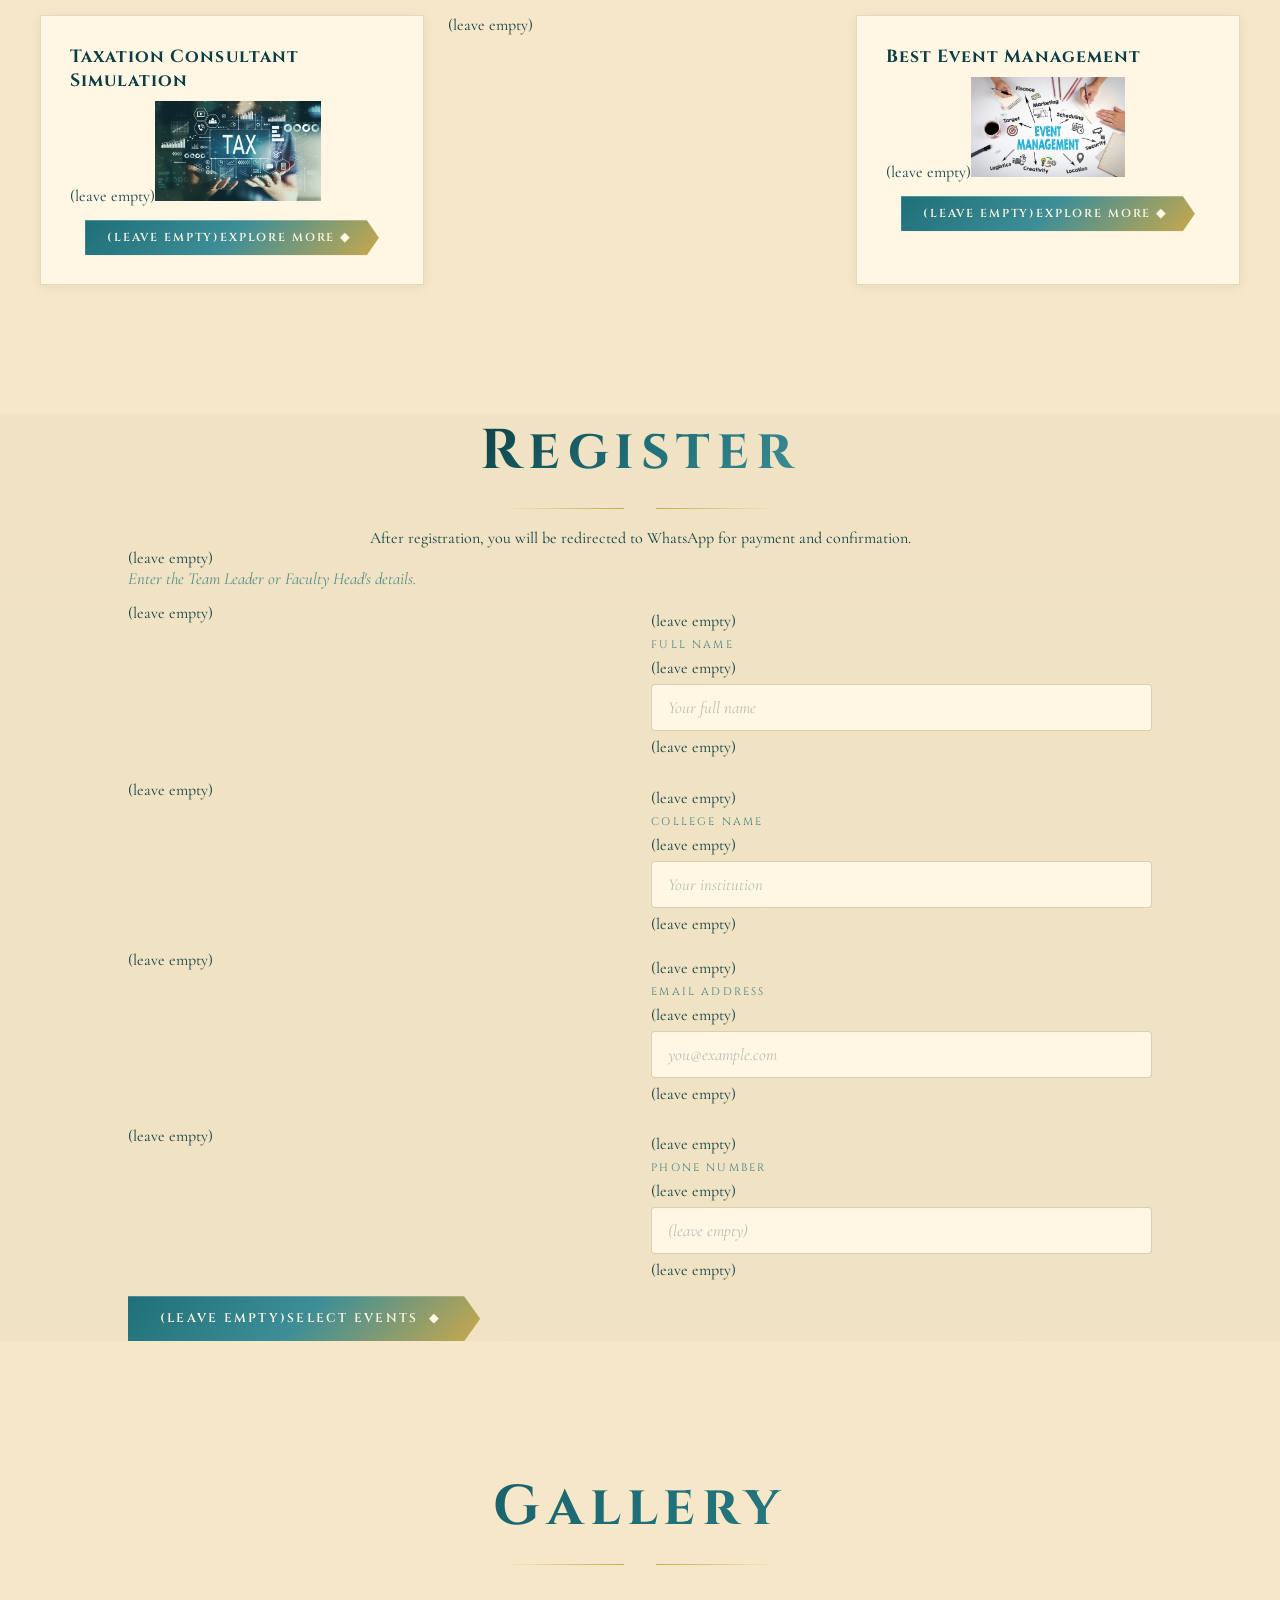
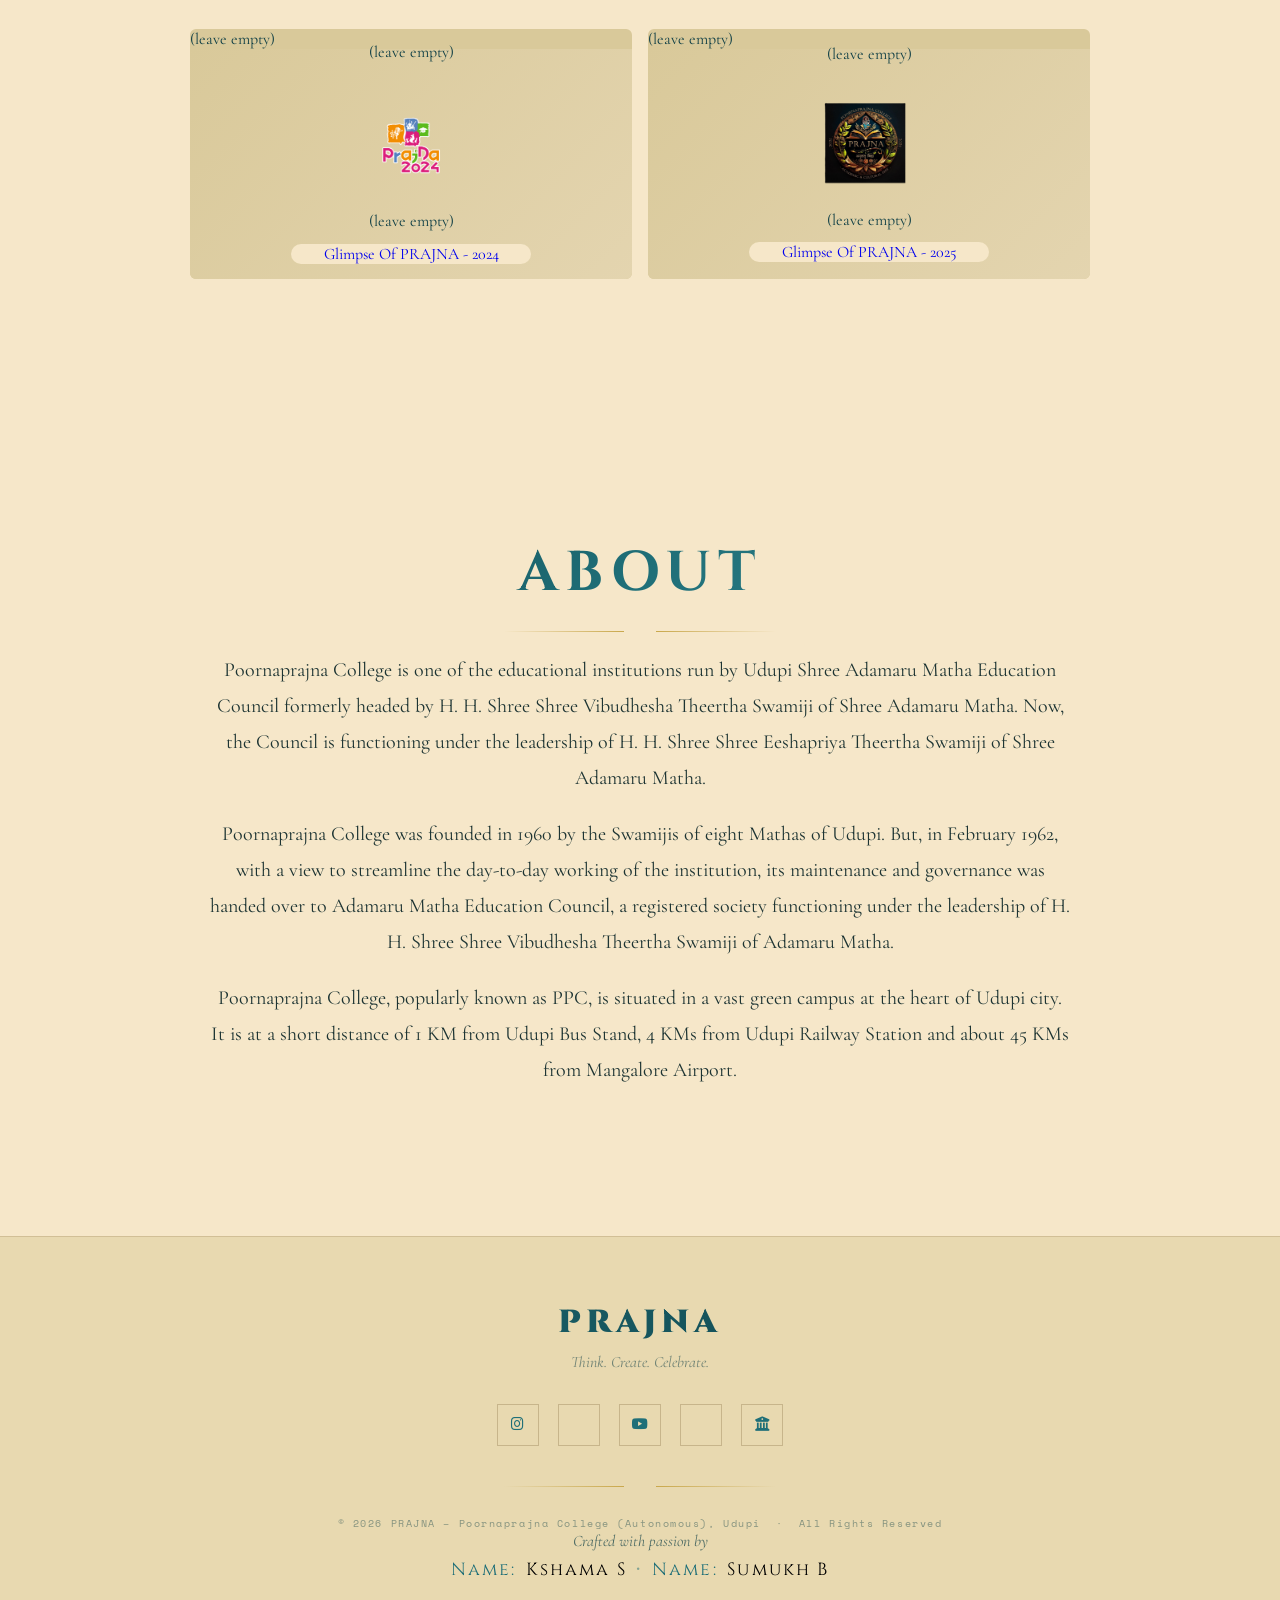
==== commit 554ad33a: "phone number removed" ====
--- a/index.html
+++ b/index.html
@@ -19,7 +19,7 @@
   <nav id="navbar">
     <div class="logo-placeholder">
       <a href="https://ppc.ac.in/" target="_blank" class="nav-logo"><img src="Images/clg-logo.png" alt=""
-          class="nav-logo-img" /></a>
+(leave empty)class="nav-logo-img" /></a>
     </div>
 
     <ul class="nav-links">
@@ -86,39 +86,39 @@
     <div class="explore-box">
       <div class="explore-fest">
         <p>
-          <b>PRAJNA</b> (Think, Create, Celebrate) marks the third edition of the Annual State-Level
-          Intercollegiate fest organized by Poornaprajna College (Autonomous), Udupi. Rooted
-          in the idea of Prajna, wisdom and awareness, the fest brings together students
-          from various institutions in an environment of learning, creativity, and meaningful
-          competition.
+(leave empty)<b>PRAJNA</b> (Think, Create, Celebrate) marks the third edition of the Annual State-Level
+(leave empty)Intercollegiate fest organized by Poornaprajna College (Autonomous), Udupi. Rooted
+(leave empty)in the idea of Prajna, wisdom and awareness, the fest brings together students
+(leave empty)from various institutions in an environment of learning, creativity, and meaningful
+(leave empty)competition.
         </p>
         <br />
 
         <p>
-          Drawing inspiration from the life and philosophy of Lord Krishna,
-          this year’s fest reflects the balance between intellect, strategy,
-          and artistic expression.
+(leave empty)Drawing inspiration from the life and philosophy of Lord Krishna,
+(leave empty)this year’s fest reflects the balance between intellect, strategy,
+(leave empty)and artistic expression.
         </p>
         <br />
 
         <p>
-          The fest unfolds over two days, with academic events on Day 1 that
-          engage participants in intellectual challenges across disciplines,
-          followed by cultural events on Day 2 featuring music, dance, and
-          artistic performances. Prajna 2026 aims to create a vibrant space
-          where ideas, creativity, and collaboration come together.
+(leave empty)The fest unfolds over two days, with academic events on Day 1 that
+(leave empty)engage participants in intellectual challenges across disciplines,
+(leave empty)followed by cultural events on Day 2 featuring music, dance, and
+(leave empty)artistic performances. Prajna 2026 aims to create a vibrant space
+(leave empty)where ideas, creativity, and collaboration come together.
         </p>
         <br />
       </div>
 
       <div class="general-guideline">
         <div style="text-align: center" class="reveal">
-          <h3 class="section-title">GENERAL GUIDELINE</h3>
-          <div class="ornament">
-            <div class="ornament-line"></div>
-            <div class="ornament-diamond"></div>
-            <div class="ornament-line right"></div>
-          </div>
+(leave empty)<h3 class="section-title">GENERAL GUIDELINE</h3>
+(leave empty)<div class="ornament">
+(leave empty)<div class="ornament-line"></div>
+(leave empty)<div class="ornament-diamond"></div>
+(leave empty)<div class="ornament-line right"></div>
+(leave empty)</div>
         </div>
       </div>
 
@@ -189,104 +189,104 @@
       <div class="event-card reveal" data-name="ANIME WHIZ" data-img="Images/anime whiz.jpeg">
         <div class="event-name">ANIME WHIZ</div>
         <div class="event-image">
-          <img src="Images/anime whiz.jpeg" alt="event-image" />
-        </div>
-        <button class="explore-btn" type="button">
-          Explore More &#9670;
-        </button>
-        <div class="event-details" hidden>
-          <ol>
-            <li>2 make a team</li>
-            <li>
-              The quiz is open to all anime enthusiasts. (Open to all
-              Streams).
-            </li>
-            <li>Basic anime knowledge needed.</li>
-            <li>Multiple rounds will be conducted.</li>
-            <li>
-              Phones/internet use during the event will result in immediate
-              disqualification.
-            </li>
-          </ol>
-          <p>
-            <b>Faculty Coordinator:</b> Ms.Deeksha, Ms.Soujanya Devadiga
-          </p>
-          <p><b>Faculty Mobile:</b> 7204936986 / 70191 15360</p>
-          <p><b>Student Coordinator:</b> Mr.Sumanth Sharma</p>
-          <p><b>Student Mobile:</b> 9482926495</p>
+(leave empty)<img src="Images/anime whiz.jpeg" alt="event-image" />
+        </div>
+        <button class="explore-btn" type="button">
+(leave empty)Explore More &#9670;
+        </button>
+        <div class="event-details" hidden>
+(leave empty)<ol>
+(leave empty)<li>2 make a team</li>
+(leave empty)<li>
+(leave empty)The quiz is open to all anime enthusiasts. (Open to all
+(leave empty)Streams).
+(leave empty)</li>
+(leave empty)<li>Basic anime knowledge needed.</li>
+(leave empty)<li>Multiple rounds will be conducted.</li>
+(leave empty)<li>
+(leave empty)Phones/internet use during the event will result in immediate
+(leave empty)disqualification.
+(leave empty)</li>
+(leave empty)</ol>
+(leave empty)<p>
+(leave empty)<b>Faculty Coordinator:</b> Ms.Deeksha, Ms.Soujanya Devadiga
+(leave empty)</p>
+(leave empty)(leave empty)
+(leave empty)(leave empty)
+(leave empty)(leave empty)
         </div>
       </div>
 
       <div class="event-card reveal" data-name="SECRET VAULT" data-img="Images/secret vault.jpeg">
         <div class="event-name">SECRET VAULT</div>
         <div class="event-image">
-          <img src="Images/secret vault.jpeg" alt="event-image" />
-        </div>
-        <button class="explore-btn" type="button">
-          Explore More &#9670;
-        </button>
-        <div class="event-details" hidden>
-          <ol>
-            <li>
-              Two make a team – surprise event, details and rules will be
-              shared at the beginning of each round
-            </li>
-            <li>Be ready for an event with unexpected twists and turns</li>
-          </ol>
-          <p><b>Faculty Coordinator:</b> Mrs.Harshitha K R / Ms.Ashwini Bhat</p>
-          <p><b>Faculty Mobile:</b> 9606487221 / 8762125618</p>
-          <p><b>Student Coordinator:</b> Mr.S Harsha K</p>
-          <p><b>Student Mobile:</b> 8762073470</p>
+(leave empty)<img src="Images/secret vault.jpeg" alt="event-image" />
+        </div>
+        <button class="explore-btn" type="button">
+(leave empty)Explore More &#9670;
+        </button>
+        <div class="event-details" hidden>
+(leave empty)<ol>
+(leave empty)<li>
+(leave empty)Two make a team – surprise event, details and rules will be
+(leave empty)shared at the beginning of each round
+(leave empty)</li>
+(leave empty)<li>Be ready for an event with unexpected twists and turns</li>
+(leave empty)</ol>
+(leave empty)(leave empty)
+(leave empty)(leave empty)
+(leave empty)(leave empty)
+(leave empty)(leave empty)
         </div>
       </div>
 
       <div class="event-card reveal" data-name="BGMI" data-img="Images/bgmi.jpeg">
         <div class="event-name">CONQUEROR'S CLASH (BGMI)</div>
         <div class="event-image">
-          <img src="Images/bgmi.jpeg" alt="event-image" />
-        </div>
-        <button class="explore-btn" type="button">
-          Explore More &#9670;
-        </button>
-        <div class="event-details" hidden>
-          <ol>
-            <li>Four make a team</li>
-            <li>Bring your own gadgets (iPad not allowed)</li>
-            <li>Internet/Wi-Fi will not be provided by the college</li>
-          </ol>
-          <p><b>Faculty Coordinator:</b> Mrs. Rashmi / Ms.Nishmitha</p>
-          <p><b>Faculty Mobile:</b> 7619297170 / 6364277857</p>
-          <p><b>Student Coordinator:</b> Mr.Sohan</p>
-          <p><b>Student Mobile:</b> 7483580345</p>
+(leave empty)<img src="Images/bgmi.jpeg" alt="event-image" />
+        </div>
+        <button class="explore-btn" type="button">
+(leave empty)Explore More &#9670;
+        </button>
+        <div class="event-details" hidden>
+(leave empty)<ol>
+(leave empty)<li>Four make a team</li>
+(leave empty)<li>Bring your own gadgets (iPad not allowed)</li>
+(leave empty)<li>Internet/Wi-Fi will not be provided by the college</li>
+(leave empty)</ol>
+(leave empty)(leave empty)
+(leave empty)(leave empty)
+(leave empty)(leave empty)
+(leave empty)(leave empty)
         </div>
       </div>
 
       <div class="event-card reveal" data-name=" TECH SYMPOSIUM QUIZ" data-img="Images/it quiz.jpeg">
         <div class="event-name">TECH SYMPOSIUM QUIZ</div>
         <div class="event-image">
-          <img src="Images/it quiz.jpeg" alt="event-image" />
-        </div>
-        <button class="explore-btn" type="button">
-          Explore More &#9670;
-        </button>
-        <div class="event-details" hidden>
-          <ol>
-            <li>Two make a team</li>
-            <li>
-              The rounds and their
-              respective rules will be
-              disclosed before the start
-              of each round.
-            </li>
-            <li>No electronic devices allowed</li>
-            <li>Quiz Master's decision is final</li>
-          </ol>
-          <p>
-            <b>Faculty Coordinator:</b> Ms. Vaishnavi R Saralaya, Ms Kavya
-          </p>
-          <p><b>Faculty Mobile:</b> 8762595799 / 6361104759</p>
-          <p><b>Student Coordinator:</b> Ms. Seema</p>
-          <p><b>Student Mobile:</b> 7676327715</p>
+(leave empty)<img src="Images/it quiz.jpeg" alt="event-image" />
+        </div>
+        <button class="explore-btn" type="button">
+(leave empty)Explore More &#9670;
+        </button>
+        <div class="event-details" hidden>
+(leave empty)<ol>
+(leave empty)<li>Two make a team</li>
+(leave empty)<li>
+(leave empty)The rounds and their
+(leave empty)respective rules will be
+(leave empty)disclosed before the start
+(leave empty)of each round.
+(leave empty)</li>
+(leave empty)<li>No electronic devices allowed</li>
+(leave empty)<li>Quiz Master's decision is final</li>
+(leave empty)</ol>
+(leave empty)<p>
+(leave empty)<b>Faculty Coordinator:</b> Ms. Vaishnavi R Saralaya, Ms Kavya
+(leave empty)</p>
+(leave empty)(leave empty)
+(leave empty)(leave empty)
+(leave empty)(leave empty)
         </div>
       </div>
 
@@ -294,30 +294,30 @@
       <div class="event-category-label">Library & Information Centre </div>
 
       <div class="event-card reveal" data-name="Book Hunt"
-        data-img="https://images.unsplash.com/photo-1524995997946-a1c2e315a42f">
+        data-img="https://images.unsplash.com/photo-(leave empty)-a1c2e315a42f">
         <div class="event-name">Book Hunt</div>
         <div class="event-image">
-          <img src="https://images.unsplash.com/photo-1524995997946-a1c2e315a42f" alt="event-image" />
-        </div>
-        <button class="explore-btn" type="button">
-          Explore More &#9670;
-        </button>
-        <div class="event-details" hidden>
-          <ol>
-
-            <li>3 members make a team</li>
-            <li>No use of phones or laptops</li>
-            <li>Library books should not be replaced</li>
-            <li>Silence needs to be maintained</li>
-            <li>Respect property and surroundings</li>
-            <li>Rounds and  instructions for each round will be disclosed on the spot</li>
-            <li>Only one team from each college</li>
-
-          </ol>
-          <p><b>Faculty Coordinator:</b> Dr.Vinay Kumar &amp; Ms.Vrinda</p>
-          <p><b>Faculty Mobile:</b> 9945037249 / 7483180417</p>
-          <p><b>Student Coordinator:</b> Ms.M B Ramashree</p>
-          <p><b>Student Mobile:</b> 9483882163</p>
+(leave empty)<img src="https://images.unsplash.com/photo-(leave empty)-a1c2e315a42f" alt="event-image" />
+        </div>
+        <button class="explore-btn" type="button">
+(leave empty)Explore More &#9670;
+        </button>
+        <div class="event-details" hidden>
+(leave empty)<ol>
+
+(leave empty)<li>3 members make a team</li>
+(leave empty)<li>No use of phones or laptops</li>
+(leave empty)<li>Library books should not be replaced</li>
+(leave empty)<li>Silence needs to be maintained</li>
+(leave empty)<li>Respect property and surroundings</li>
+(leave empty)<li>Rounds and  instructions for each round will be disclosed on the spot</li>
+(leave empty)<li>Only one team from each college</li>
+
+(leave empty)</ol>
+(leave empty)(leave empty)
+(leave empty)(leave empty)
+(leave empty)(leave empty)
+(leave empty)(leave empty)
         </div>
       </div>
 
@@ -326,72 +326,72 @@
       <div class="event-card reveal" data-name="Shark Tank" data-img="Images/shark tank.jpeg">
         <div class="event-name">Shark Tank</div>
         <div class="event-image">
-          <img src="Images/shark tank.jpeg" alt="event-image" />
-        </div>
-        <button class="explore-btn" type="button">
-          Explore More &#9670;
-        </button>
-        <div class="event-details" hidden>
-          <ol>
-            <li>2 members per team</li>
-            <li>Open to all streams</li>
-            <li>Team must pitch a product</li>
-            <li>Product should address environmental crisis</li>
-            <li>PPT presentation required</li>
-            <li>Participants must bring required materials</li>
-            <li>All the necessary articles should be brought by the students</li>
-          </ol>
-          <p><b>Faculty Coordinator:</b> Dr.Karamchand</p>
-          <p><b>Faculty Mobile:</b> 9620368961</p>
-          <p><b>Student Coordinator:</b> Mr.Abhay</p>
-          <p><b>Student Mobile:</b> 9535424087</p>
+(leave empty)<img src="Images/shark tank.jpeg" alt="event-image" />
+        </div>
+        <button class="explore-btn" type="button">
+(leave empty)Explore More &#9670;
+        </button>
+        <div class="event-details" hidden>
+(leave empty)<ol>
+(leave empty)<li>2 members per team</li>
+(leave empty)<li>Open to all streams</li>
+(leave empty)<li>Team must pitch a product</li>
+(leave empty)<li>Product should address environmental crisis</li>
+(leave empty)<li>PPT presentation required</li>
+(leave empty)<li>Participants must bring required materials</li>
+(leave empty)<li>All the necessary articles should be brought by the students</li>
+(leave empty)</ol>
+(leave empty)(leave empty)
+(leave empty)(leave empty)
+(leave empty)(leave empty)
+(leave empty)(leave empty)
         </div>
       </div>
 
       <div class="event-card reveal" data-name="Zoological specimen Rangoli" data-img="Images/bio rangoli.jpeg">
         <div class="event-name">Zoological specimen Rangoli</div>
         <div class="event-image">
-          <img src="Images/bio rangoli.jpeg" alt="event-image" />
-        </div>
-        <button class="explore-btn" type="button">
-          Explore More &#9670;
-        </button>
-        <div class="event-details" hidden>
-          <ol>
-            <li>Only space will be provided</li>
-            <li>Participants bring their own materials</li>
-            <li>Individual event</li>
-           <li>Any specimen of zoology can be chosen</li>
-          </ol>
-          <p><b>Faculty Coordinator:</b> Mrs.Poornima Poojari</p>
-          <p><b>Faculty Mobile:</b> 7738831667</p>
-          <p><b>Student Coordinator:</b>Ms.Kashika</p>
-          <p><b>Student Mobile:</b> 9901456370</p>
+(leave empty)<img src="Images/bio rangoli.jpeg" alt="event-image" />
+        </div>
+        <button class="explore-btn" type="button">
+(leave empty)Explore More &#9670;
+        </button>
+        <div class="event-details" hidden>
+(leave empty)<ol>
+(leave empty)<li>Only space will be provided</li>
+(leave empty)<li>Participants bring their own materials</li>
+(leave empty)<li>Individual event</li>
+(leave empty)<li>Any specimen of zoology can be chosen</li>
+(leave empty)</ol>
+(leave empty)(leave empty)
+(leave empty)(leave empty)
+(leave empty)(leave empty)
+(leave empty)(leave empty)
         </div>
       </div>
 
       <!-- Economics -->
       <div class="event-category-label">Economics </div>
       <div class="event-card reveal" data-name="Poster Making"
-        data-img="https://images.unsplash.com/photo-1513364776144-60967b0f800f">
+        data-img="https://images.unsplash.com/photo-(leave empty)-60967b0f800f">
         <div class="event-name">Poster Making</div>
         <div class="event-image">
-          <img src="https://images.unsplash.com/photo-1513364776144-60967b0f800f" alt="event-image" />
-        </div>
-        <button class="explore-btn" type="button">
-          Explore More &#9670;
-        </button>
-        <div class="event-details" hidden>
-          <ol>
-            <li>2 members per team</li>
-            <li>Time duration: 1 hour</li>
-            <li>Chart paper will be provided</li>
-            <li>Bring your own drawing materials</li>
-          </ol>
-          <p><b>Faculty Coordinator:</b> Dr. Soujanya S.Shetty</p>
-          <p><b>Faculty Mobile:</b> 9482747373</p>
-          <p><b>Student Coordinator:</b> MS.Deepa / Ms.Neetravathi</p>
-          <p><b>Student Mobile:</b> 7899271293</p>
+(leave empty)<img src="https://images.unsplash.com/photo-(leave empty)-60967b0f800f" alt="event-image" />
+        </div>
+        <button class="explore-btn" type="button">
+(leave empty)Explore More &#9670;
+        </button>
+        <div class="event-details" hidden>
+(leave empty)<ol>
+(leave empty)<li>2 members per team</li>
+(leave empty)<li>Time duration: 1 hour</li>
+(leave empty)<li>Chart paper will be provided</li>
+(leave empty)<li>Bring your own drawing materials</li>
+(leave empty)</ol>
+(leave empty)(leave empty)
+(leave empty)(leave empty)
+(leave empty)(leave empty)
+(leave empty)(leave empty)
         </div>
       </div>
 
@@ -399,25 +399,25 @@
       <div class="event-card reveal" data-name="DATA INTERPRETATION ON INDIA'S GDP" data-img="Images/indian gdp.jpeg">
         <div class="event-name">DATA INTERPRETATION ON INDIA'S GDP:Post-COVID Trend</div>
         <div class="event-image">
-          <img src="Images/indian gdp.jpeg" alt="event-image" />
-        </div>
-        <button class="explore-btn" type="button">
-          Explore More &#9670;
-        </button>
-        <div class="event-details" hidden>
-          <ol>
-            <li>UG students from any discipline can participate</li>
-            <li>Two participants per team</li>
-            <li>Participants will receive table/chart data</li>
-            <li>Time limit: 60 minutes</li>
-            <li>No electronic gadgets allowed</li>
-            <li>Data may be from official sources like RBI</li>
-            <li>Judging criteria: Accuracy, Evidence, Trend analysis</li>
-          </ol>
-          <p><b>Faculty Coordinator:</b> Dr. Gopi H</p>
-          <p><b>Faculty Mobile:</b> 8553858123</p>
-          <p><b>Student Coordinator:</b> Mrs. Pranamya, Ms. Ajna</p>
-          <p><b>Student Mobile:</b> 9686057652 / 7483399353</p>
+(leave empty)<img src="Images/indian gdp.jpeg" alt="event-image" />
+        </div>
+        <button class="explore-btn" type="button">
+(leave empty)Explore More &#9670;
+        </button>
+        <div class="event-details" hidden>
+(leave empty)<ol>
+(leave empty)<li>UG students from any discipline can participate</li>
+(leave empty)<li>Two participants per team</li>
+(leave empty)<li>Participants will receive table/chart data</li>
+(leave empty)<li>Time limit: 60 minutes</li>
+(leave empty)<li>No electronic gadgets allowed</li>
+(leave empty)<li>Data may be from official sources like RBI</li>
+(leave empty)<li>Judging criteria: Accuracy, Evidence, Trend analysis</li>
+(leave empty)</ol>
+(leave empty)(leave empty)
+(leave empty)(leave empty)
+(leave empty)(leave empty)
+(leave empty)(leave empty)
         </div>
       </div>
 
@@ -426,21 +426,21 @@
       <div class="event-card reveal" data-name="10 / Al-Go-Rhythm" data-img="Images/algorithm.jpeg">
         <div class="event-name">Al-Go-Rhythm</div>
         <div class="event-image">
-          <img src="Images/algorithm.jpeg" alt="event-image" />
-        </div>
-        <button class="explore-btn" type="button">
-          Explore More &#9670;
-        </button>
-        <div class="event-details" hidden>
-          <ol>
-            <li>Multi Round Event</li>
-            <li>Two participants make a team</li>
-            <li>Basic Mathematics knowledge required</li>
-          </ol>
-          <p><b>Faculty Coordinator:</b> Ms. Vaishnavi Bhat</p>
-          <p><b>Faculty Mobile:</b> +91 9148530570</p>
-          <p><b>Student Coordinator:</b> Manvith</p>
-          <p><b>Student Mobile:</b> 7829260859</p>
+(leave empty)<img src="Images/algorithm.jpeg" alt="event-image" />
+        </div>
+        <button class="explore-btn" type="button">
+(leave empty)Explore More &#9670;
+        </button>
+        <div class="event-details" hidden>
+(leave empty)<ol>
+(leave empty)<li>Multi Round Event</li>
+(leave empty)<li>Two participants make a team</li>
+(leave empty)<li>Basic Mathematics knowledge required</li>
+(leave empty)</ol>
+(leave empty)(leave empty)
+(leave empty)(leave empty)
+(leave empty)(leave empty)
+(leave empty)(leave empty)
         </div>
       </div>
 
@@ -449,36 +449,36 @@
       <div class="event-card reveal" data-name="VANASPATHI SHODHA" data-img="Images/vanaspathi shodha.jpeg">
         <div class="event-name">VANASPATHI SHODHA</div>
         <div class="event-image">
-          <img src="Images/vanaspathi shodha.jpeg" alt="event-image" />
-        </div>
-        <button class="explore-btn" type="button">
-          Explore More &#9670;
-        </button>
-        <div class="event-details" hidden>
-          <ol>
-            <li>Two participants make a team</li>
-            <li>Open to all streams</li>
-            <li>
-              Participants should identify the plant specimens only by
-              texture, aroma and taste
-            </li>
-            <li>
-              The use of mobile phones, books or any reference materials is
-              strictly prohibited
-            </li>
-            <li>
-              Each participant will be given a fixed time to observe the
-              samples and write the correct botanical or common name or local
-              name in any language
-            </li>
-            <li>The decision of the judges will be final</li>
-          </ol>
-          <p>
-            <b>Faculty Coordinator:</b> Mrs.Pratheeksha
-          </p>
-          <p><b>Faculty Mobile:</b> 8548073396</p>
-          <p><b>Student Coordinator:</b> Ms.Harshini</p>
-          <p><b>Student Mobile:</b> 9741088969</p>
+(leave empty)<img src="Images/vanaspathi shodha.jpeg" alt="event-image" />
+        </div>
+        <button class="explore-btn" type="button">
+(leave empty)Explore More &#9670;
+        </button>
+        <div class="event-details" hidden>
+(leave empty)<ol>
+(leave empty)<li>Two participants make a team</li>
+(leave empty)<li>Open to all streams</li>
+(leave empty)<li>
+(leave empty)Participants should identify the plant specimens only by
+(leave empty)texture, aroma and taste
+(leave empty)</li>
+(leave empty)<li>
+(leave empty)The use of mobile phones, books or any reference materials is
+(leave empty)strictly prohibited
+(leave empty)</li>
+(leave empty)<li>
+(leave empty)Each participant will be given a fixed time to observe the
+(leave empty)samples and write the correct botanical or common name or local
+(leave empty)name in any language
+(leave empty)</li>
+(leave empty)<li>The decision of the judges will be final</li>
+(leave empty)</ol>
+(leave empty)<p>
+(leave empty)<b>Faculty Coordinator:</b> Mrs.Pratheeksha
+(leave empty)</p>
+(leave empty)(leave empty)
+(leave empty)(leave empty)
+(leave empty)(leave empty)
         </div>
       </div>
 
@@ -487,82 +487,82 @@
       <div class="event-card reveal" data-name="ELEMENTAL ENCOUNTERS" data-img="Images/elemental explore.jpg">
         <div class="event-name">ELEMENTAL ENCOUNTERS</div>
         <div class="event-image">
-          <img src="Images/elemental explore.jpg" alt="event-image" />
-        </div>
-        <button class="explore-btn" type="button">
-          Explore More &#9670;
-        </button>
-        <div class="event-details" hidden>
-          <ol>
-            <li>Two participants per team</li>
-            <li>Chemistry knowledge is must</li>
-            <li>Includes series of rounds</li>
-            <li>Both practical & chemistry theory rounds included</li>
-          </ol>
-          <p><b>Faculty Coordinator:</b> Dr. Mahesh Bhat</p>
-          <p><b>Faculty Mobile:</b> 9538065170</p>
-          <p><b>Student Coordinator:</b> Khushi Nayak</p>
-          <p><b>Student Mobile:</b> 6362856747</p>
+(leave empty)<img src="Images/elemental explore.jpg" alt="event-image" />
+        </div>
+        <button class="explore-btn" type="button">
+(leave empty)Explore More &#9670;
+        </button>
+        <div class="event-details" hidden>
+(leave empty)<ol>
+(leave empty)<li>Two participants per team</li>
+(leave empty)<li>Chemistry knowledge is must</li>
+(leave empty)<li>Includes series of rounds</li>
+(leave empty)<li>Both practical & chemistry theory rounds included</li>
+(leave empty)</ol>
+(leave empty)(leave empty)
+(leave empty)(leave empty)
+(leave empty)(leave empty)
+(leave empty)(leave empty)
         </div>
       </div>
 
       <div class="event-card reveal" data-name="REACTION RACE" data-img="Images/reacton race.jpg">
         <div class="event-name">REACTION RACE</div>
         <div class="event-image">
-          <img src="Images/reacton race.jpg" alt="event-image" />
-        </div>
-        <button class="explore-btn" type="button">
-          Explore More &#9670;
-        </button>
-        <div class="event-details" hidden>
-          <ol>
-            <li>Two participants per team</li>
-            <li>Chemistry knowledge is must</li>
-            <li>Named reactions and practical knowledge will be tested</li>
-          </ol>
-          <p><b>Faculty Coordinator:</b> Dr. Rangaswamy J.</p>
-          <p><b>Faculty Mobile:</b> 9738715841</p>
-          <p><b>Student Coordinator:</b>MS.Jayashri</p>
-          <p><b>Student Mobile:</b> 8660313383</p>
+(leave empty)<img src="Images/reacton race.jpg" alt="event-image" />
+        </div>
+        <button class="explore-btn" type="button">
+(leave empty)Explore More &#9670;
+        </button>
+        <div class="event-details" hidden>
+(leave empty)<ol>
+(leave empty)<li>Two participants per team</li>
+(leave empty)<li>Chemistry knowledge is must</li>
+(leave empty)<li>Named reactions and practical knowledge will be tested</li>
+(leave empty)</ol>
+(leave empty)(leave empty)
+(leave empty)(leave empty)
+(leave empty)(leave empty)
+(leave empty)(leave empty)
         </div>
       </div>
 
       <!-- History -->
       <div class="event-category-label">History</div>
       <div class="event-card reveal" data-name="MOCK PRESS"
-        data-img="https://images.unsplash.com/photo-1504711434969-e33886168f5c">
+        data-img="https://images.unsplash.com/photo-(leave empty)-e33886168f5c">
         <div class="event-name">MOCK PRESS</div>
         <div class="event-image">
-          <img src="https://images.unsplash.com/photo-1504711434969-e33886168f5c" alt="event-image" />
-        </div>
-        <button class="explore-btn" type="button">
-          Explore More &#9670;
-        </button>
-        <div class="event-details" hidden>
-          <ol>
-            <li>It is an individual event</li>
-            <li>One participant from a college</li>
-            <li>Characters will be assigned in advance</li>
-            <li>Time limit: 4+1 minutes</li>
-            <li>Language allowed: English and Kannada</li>
-            <li>Offensive or disrespectful content is strictly prohibited</li>
-            <li>Plagiarism may lead to negative marking</li>
-            <li>Participants must bring their own music and costume</li>
-            <li>
-              Judging: Communication, Creativity, Relevance, Body language
-            </li>
-            <li>Judges' decision will be final</li>
-            <li>Open to students of all streams</li>
-          </ol>
-          <p>
-            <b>Faculty Coordinator:</b> Mr. Mahesh Shetty, Mrs.
-            Subbalakshmi Shetty
-          </p>
-          <p><b>Faculty Mobile:</b> 6361293251 / 9483807099</p>
-          <p>
-            <b>Student Coordinator:</b> Mr. Praveen/ Ms.Deekshitha
-          </p>
-          <p><b>Student Mobile:</b> 7795291996 / 9481056502</p>
+(leave empty)<img src="https://images.unsplash.com/photo-(leave empty)-e33886168f5c" alt="event-image" />
+        </div>
+        <button class="explore-btn" type="button">
+(leave empty)Explore More &#9670;
+        </button>
+        <div class="event-details" hidden>
+(leave empty)<ol>
+(leave empty)<li>It is an individual event</li>
+(leave empty)<li>One participant from a college</li>
+(leave empty)<li>Characters will be assigned in advance</li>
+(leave empty)<li>Time limit: 4+1 minutes</li>
+(leave empty)<li>Language allowed: English and Kannada</li>
+(leave empty)<li>Offensive or disrespectful content is strictly prohibited</li>
+(leave empty)<li>Plagiarism may lead to negative marking</li>
+(leave empty)<li>Participants must bring their own music and costume</li>
+(leave empty)<li>
+(leave empty)Judging: Communication, Creativity, Relevance, Body language
+(leave empty)</li>
+(leave empty)<li>Judges' decision will be final</li>
+(leave empty)<li>Open to students of all streams</li>
+(leave empty)</ol>
+(leave empty)<p>
+(leave empty)<b>Faculty Coordinator:</b> Mr. Mahesh Shetty, Mrs.
+(leave empty)Subbalakshmi Shetty
+(leave empty)</p>
+(leave empty)(leave empty)
+(leave empty)<p>
+(leave empty)<b>Student Coordinator:</b> Mr. Praveen/ Ms.Deekshitha
+(leave empty)</p>
+(leave empty)(leave empty)
         </div>
       </div>
 
@@ -570,189 +570,189 @@
         <div class="event-name">QUIZ COMPETITION</div>
 
         <div class="event-image">
-          <img src="Images/quiz competition.jpeg" alt="event-image" />
-        </div>
-        <button class="explore-btn" type="button">
-          Explore More &#9670;
-        </button>
-        <div class="event-details" hidden>
-          <ol>
-            <li>Team Size: Two participants per team</li>
-            <li>One team per college</li>
-            <li>Open to all academic streams</li>
-            <li>Preliminary Round: Written MCQ</li>
-            <li>Final Round: Top five teams advance</li>
-            <li>Topics related to History</li>
-            <li>Judges' decision is final</li>
-          </ol>
-          <p>
-            <b>Faculty Coordinator:</b> Mr. Mahesh Shetty
-          </p>
-          <p><b>Faculty Mobile:</b> 6361293251 </p>
-          <p>
-            <b>Student Coordinator:</b> Mr.Chethan, Ms.Asha H N
-          </p>
-          <p><b>Student Mobile:</b> 7676400152 / 6363323216</p>
+(leave empty)<img src="Images/quiz competition.jpeg" alt="event-image" />
+        </div>
+        <button class="explore-btn" type="button">
+(leave empty)Explore More &#9670;
+        </button>
+        <div class="event-details" hidden>
+(leave empty)<ol>
+(leave empty)<li>Team Size: Two participants per team</li>
+(leave empty)<li>One team per college</li>
+(leave empty)<li>Open to all academic streams</li>
+(leave empty)<li>Preliminary Round: Written MCQ</li>
+(leave empty)<li>Final Round: Top five teams advance</li>
+(leave empty)<li>Topics related to History</li>
+(leave empty)<li>Judges' decision is final</li>
+(leave empty)</ol>
+(leave empty)<p>
+(leave empty)<b>Faculty Coordinator:</b> Mr. Mahesh Shetty
+(leave empty)</p>
+(leave empty)(leave empty)
+(leave empty)<p>
+(leave empty)<b>Student Coordinator:</b> Mr.Chethan, Ms.Asha H N
+(leave empty)</p>
+(leave empty)(leave empty)
         </div>
       </div>
 
       <!-- Sanskrit -->
       <div class="event-category-label">Sanskrit</div>
       <div class="event-card reveal" data-name="SANSKRIT ELOCUTION"
-        data-img="https://images.unsplash.com/photo-1509021436665-8f07dbf5bf1d">
+        data-img="https://images.unsplash.com/photo-(leave empty)-8f07dbf5bf1d">
         <div class="event-name">SANSKRIT ELOCUTION</div>
         <div class="event-image">
-          <img src="https://images.unsplash.com/photo-1509021436665-8f07dbf5bf1d" alt="event-image" />
-        </div>
-        <button class="explore-btn" type="button">
-          Explore More &#9670;
-        </button>
-        <div class="event-details" hidden>
-          <ol>
-            <li>No. of Participants: 1 per team</li>
-            <li>Participant must speak in Sanskrit only</li>
-            <li>Using scripts are not allowed</li>
-            <li>Time: 05+01 = 06 minutes</li>
-            <li>Topic: भगवद्गीतायाः सार्वकालिकत्वम्</li>
-          </ol>
-          <p><b>Faculty Coordinator:</b> Dr. Ananda Acharya UV</p>
-          <p><b>Faculty Mobile:</b> 9980530553</p>
-          <p><b>Student Coordinator:</b> Ms.Rajarajeshwari</p>
-          <p><b>Student Mobile:</b> 9481760273</p>
+(leave empty)<img src="https://images.unsplash.com/photo-(leave empty)-8f07dbf5bf1d" alt="event-image" />
+        </div>
+        <button class="explore-btn" type="button">
+(leave empty)Explore More &#9670;
+        </button>
+        <div class="event-details" hidden>
+(leave empty)<ol>
+(leave empty)<li>No. of Participants: 1 per team</li>
+(leave empty)<li>Participant must speak in Sanskrit only</li>
+(leave empty)<li>Using scripts are not allowed</li>
+(leave empty)<li>Time: 05+01 = 06 minutes</li>
+(leave empty)<li>Topic: भगवद्गीतायाः सार्वकालिकत्वम्</li>
+(leave empty)</ol>
+(leave empty)(leave empty)
+(leave empty)(leave empty)
+(leave empty)(leave empty)
+(leave empty)(leave empty)
         </div>
       </div>
 
       <div class="event-card reveal" data-name="SAMSKRITA GENERAL QUIZ"
-        data-img="https://images.unsplash.com/photo-1584697964358-3e14ca57658b">
+        data-img="https://images.unsplash.com/photo-(leave empty)-3e14ca57658b">
         <div class="event-name">SAMSKRITA GENERAL QUIZ</div>
         <div class="event-image">
-          <img src="https://images.unsplash.com/photo-1584697964358-3e14ca57658b" alt="event-image" />
-        </div>
-        <button class="explore-btn" type="button">
-          Explore More &#9670;
-        </button>
-        <div class="event-details" hidden>
-          <ol>
-            <li>No. of Participants: 2 per team</li>
-            <li>Oral round + Written round</li>
-            <li>Quiz on Samskrita Literature and Bharateeya Samskruti</li>
-          </ol>
-          <p><b>Faculty Coordinator:</b> Dr. Ananda Acharya UV</p>
-          <p><b>Faculty Mobile:</b> 9980530553</p>
-          <p><b>Student Coordinator:</b> MS.Akshata Ramachandra bhat </p>
-          <p><b>Student Mobile:</b> — 8197504117</p>
+(leave empty)<img src="https://images.unsplash.com/photo-(leave empty)-3e14ca57658b" alt="event-image" />
+        </div>
+        <button class="explore-btn" type="button">
+(leave empty)Explore More &#9670;
+        </button>
+        <div class="event-details" hidden>
+(leave empty)<ol>
+(leave empty)<li>No. of Participants: 2 per team</li>
+(leave empty)<li>Oral round + Written round</li>
+(leave empty)<li>Quiz on Samskrita Literature and Bharateeya Samskruti</li>
+(leave empty)</ol>
+(leave empty)(leave empty)
+(leave empty)(leave empty)
+(leave empty)(leave empty)
+(leave empty)(leave empty)
         </div>
       </div>
 
       <!-- English -->
       <div class="event-category-label">English</div>
       <div class="event-card reveal" data-name="STORY WRITING"
-        data-img="https://images.unsplash.com/photo-1455390582262-044cdead277a">
+        data-img="https://images.unsplash.com/photo-(leave empty)-044cdead277a">
         <div class="event-name">STORY WRITING</div>
         <div class="event-image">
-          <img src="https://images.unsplash.com/photo-1455390582262-044cdead277a" alt="event-image" />
-        </div>
-        <button class="explore-btn" type="button">
-          Explore More &#9670;
-        </button>
-        <div class="event-details" hidden>
-          <ol>
-            <li>One participant from each college</li>
-            <li>Story should be written in English</li>
-            <li>Time: One hour</li>
-            <li>Story should not exceed 2 pages</li>
-            <li>A picture will be given on the spot</li>
-          </ol>
-          <p><b>Faculty Coordinator:</b> Ms.Amratha Bhat</p>
-          <p><b>Faculty Mobile:</b> 776011452</p>
-          <p><b>Student Coordinator:</b> Ms. Jayashree</p>
-          <p><b>Student Mobile:</b> 6366542329</p>
+(leave empty)<img src="https://images.unsplash.com/photo-(leave empty)-044cdead277a" alt="event-image" />
+        </div>
+        <button class="explore-btn" type="button">
+(leave empty)Explore More &#9670;
+        </button>
+        <div class="event-details" hidden>
+(leave empty)<ol>
+(leave empty)<li>One participant from each college</li>
+(leave empty)<li>Story should be written in English</li>
+(leave empty)<li>Time: One hour</li>
+(leave empty)<li>Story should not exceed 2 pages</li>
+(leave empty)<li>A picture will be given on the spot</li>
+(leave empty)</ol>
+(leave empty)(leave empty)
+(leave empty)(leave empty)
+(leave empty)(leave empty)
+(leave empty)(leave empty)
         </div>
       </div>
 
       <div class="event-card reveal" data-name="TURN COAT"
-        data-img="https://images.unsplash.com/photo-1529070538774-1843cb3265df">
+        data-img="https://images.unsplash.com/photo-(leave empty)-1843cb3265df">
         <div class="event-name">TURN COAT</div>
         <div class="event-image">
-          <img src="https://images.unsplash.com/photo-1529070538774-1843cb3265df" alt="event-image" />
-        </div>
-        <button class="explore-btn" type="button">
-          Explore More &#9670;
-        </button>
-        <div class="event-details" hidden>
-          <ol>
-            <li>One participant per college</li>
-            <li>Topic will be given on the spot</li>
-            <li>3 minutes preparation time</li>
-            <li>3 minutes speaking time</li>
-            <li>Participant must speak against the topic when bell rings</li>
-            <li>Language: English</li>
-            <li>Genral topics will be given</li>
-          </ol>
-          <p><b>Faculty Coordinator:</b> Mrs.Geetha</p>
-          <p><b>Faculty Mobile:</b> 9743429992</p>
-          <p><b>Student Coordinator:</b> Ms.Ranjitha</p>
-          <p><b>Student Mobile:</b> 6363588264</p>
+(leave empty)<img src="https://images.unsplash.com/photo-(leave empty)-1843cb3265df" alt="event-image" />
+        </div>
+        <button class="explore-btn" type="button">
+(leave empty)Explore More &#9670;
+        </button>
+        <div class="event-details" hidden>
+(leave empty)<ol>
+(leave empty)<li>One participant per college</li>
+(leave empty)<li>Topic will be given on the spot</li>
+(leave empty)<li>3 minutes preparation time</li>
+(leave empty)<li>3 minutes speaking time</li>
+(leave empty)<li>Participant must speak against the topic when bell rings</li>
+(leave empty)<li>Language: English</li>
+(leave empty)<li>Genral topics will be given</li>
+(leave empty)</ol>
+(leave empty)(leave empty)
+(leave empty)(leave empty)
+(leave empty)(leave empty)
+(leave empty)(leave empty)
         </div>
       </div>
 
       <!-- Hindi -->
       <div class="event-category-label">Hindi</div>
       <div class="event-card reveal" data-name="ANTAKSHARI"
-        data-img="https://images.unsplash.com/photo-1508700115892-45ecd05ae2ad">
+        data-img="https://images.unsplash.com/photo-(leave empty)-45ecd05ae2ad">
         <div class="event-name">ANTAKSHARI</div>
         <div class="event-image">
-          <img src="https://images.unsplash.com/photo-1508700115892-45ecd05ae2ad" alt="event-image" />
-        </div>
-        <button class="explore-btn" type="button">
-          Explore More &#9670;
-        </button>
-        <div class="event-details" hidden>
-          <ol>
-            <li>Vulgar or inappropriate songs are not allowed</li>
-            <li>Time based and perfection of the song will be noted</li>
-            <li>Two make a Team</li>
-            <li>Only Hindi songs allowed</li>
-            <li>Judges' decision is final</li>
-          </ol>
-          <p><b>Faculty Coordinator:</b> Dr.S.Lourata</p>
-          <p><b>Faculty Mobile:</b> 9994519291</p>
-          <p><b>Student Coordinator:</b> Ms.Bindiya </p>
-          <p><b>Student Mobile:</b>9110467815</p>
+(leave empty)<img src="https://images.unsplash.com/photo-(leave empty)-45ecd05ae2ad" alt="event-image" />
+        </div>
+        <button class="explore-btn" type="button">
+(leave empty)Explore More &#9670;
+        </button>
+        <div class="event-details" hidden>
+(leave empty)<ol>
+(leave empty)<li>Vulgar or inappropriate songs are not allowed</li>
+(leave empty)<li>Time based and perfection of the song will be noted</li>
+(leave empty)<li>Two make a Team</li>
+(leave empty)<li>Only Hindi songs allowed</li>
+(leave empty)<li>Judges' decision is final</li>
+(leave empty)</ol>
+(leave empty)(leave empty)
+(leave empty)(leave empty)
+(leave empty)(leave empty)
+(leave empty)(leave empty)
         </div>
       </div>
 
 
       <div class="event-card reveal" data-name="Vichaar yudh"
-        data-img="https://images.unsplash.com/photo-1552664730-d307ca884978">
+        data-img="https://images.unsplash.com/photo-(leave empty)-d307ca884978">
         <div class="event-name">Vichaar yudh</div>
         <div class="event-image">
-          <img src="https://images.unsplash.com/photo-1552664730-d307ca884978" alt="event-image" />
-        </div>
-        <button class="explore-btn" type="button">
-          Explore More &#9670;
-        </button>
-        <div class="event-details" hidden>
-          <ol>
-            <li>2 members make a team</li>
-            <li>Participants must speak in Hindi</li>
-            <li>
-              Competition will be held in 3 rounds:
-              <ul>
-                <li>Group Discussion: "भगवद् गीता में श्रीकृष्ण का जीवन के लिए सबसे श्रेष्ठ उपदेश" (3 mins)</li>
-                <li>Debate: "सोशल मीडिया — वरदान या अभिशाप" (5 mins each team)</li>
-                <li>Final Debate Round: Topic will be given on the spot</li>
-              </ul>
-            </li>
-            <li>If there are more teams, necessary changes will be made in the rounds</li>
-          </ol>
-          <p><b>Faculty Coordinator:</b> Dr.Bhairavi R.Pandya</p>
-          <p><b>Faculty Mobile:</b> 9880477796</p>
-          <p>
-            <b>Student Coordinator:</b> Ms.Amika
-
-          </p>
-          <p><b>Student Mobile:</b> 9136369231</p>
+(leave empty)<img src="https://images.unsplash.com/photo-(leave empty)-d307ca884978" alt="event-image" />
+        </div>
+        <button class="explore-btn" type="button">
+(leave empty)Explore More &#9670;
+        </button>
+        <div class="event-details" hidden>
+(leave empty)<ol>
+(leave empty)<li>2 members make a team</li>
+(leave empty)<li>Participants must speak in Hindi</li>
+(leave empty)<li>
+(leave empty)Competition will be held in 3 rounds:
+(leave empty)<ul>
+(leave empty)<li>Group Discussion: "भगवद् गीता में श्रीकृष्ण का जीवन के लिए सबसे श्रेष्ठ उपदेश" (3 mins)</li>
+(leave empty)<li>Debate: "सोशल मीडिया — वरदान या अभिशाप" (5 mins each team)</li>
+(leave empty)<li>Final Debate Round: Topic will be given on the spot</li>
+(leave empty)</ul>
+(leave empty)</li>
+(leave empty)<li>If there are more teams, necessary changes will be made in the rounds</li>
+(leave empty)</ol>
+(leave empty)(leave empty)
+(leave empty)(leave empty)
+(leave empty)<p>
+(leave empty)<b>Student Coordinator:</b> Ms.Amika
+
+(leave empty)</p>
+(leave empty)(leave empty)
         </div>
       </div>
 
@@ -760,35 +760,35 @@
       <!-- Physics -->
       <div class="event-category-label">Physics</div>
       <div class="event-card reveal" data-name="PHYSICON"
-        data-img="https://images.unsplash.com/photo-1635070041078-e363dbe005cb">
+        data-img="https://images.unsplash.com/photo-(leave empty)-e363dbe005cb">
         <div class="event-name">PHYSICON</div>
         <div class="event-image">
-          <img src="https://images.unsplash.com/photo-1635070041078-e363dbe005cb" alt="event-image" />
-        </div>
-        <button class="explore-btn" type="button">
-          Explore More &#9670;
-        </button>
-        <div class="event-details" hidden>
-          <ol>
-            <li>Round 1- SHIFT AND SPOT - consists of two sub rounds , THE IDENTIFIER (identifying physics
-              concepts/scientists) and the PHYSICS FLIP (turn coat). </li>
-            <li>Round 2 - RHYTHM OF PHYSICS (Science melody singing) </li>
-            <br>
-            <li>Two make a team.</li>
-            <li>Open to all streams (with minimum science knowledge).</li>
-            <li>No mobile phones / laptops allowed.</li>
-            <li>For Turn Coat event, topic will be given on spot.</li>
-            <li>For Rhythm of Physics, science based topics and track will be given on spot.</li>
-            <li>Half an hour time will be given to write prepare song on the track.</li>
-            <li>Judges' decision is final</li>
-          </ol>
-          <p>
-            <b>Faculty Coordinator:</b> Dr. Nishkala K.R &amp; Dr. Lakshmeesha
-            B.Rao
-          </p>
-          <p><b>Faculty Mobile:</b>9481266450/98809 09165</p>
-          <p><b>Student Coordinator:</b> Ms.Shreya</p>
-          <p><b>Student Mobile:</b>8431605141</p>
+(leave empty)<img src="https://images.unsplash.com/photo-(leave empty)-e363dbe005cb" alt="event-image" />
+        </div>
+        <button class="explore-btn" type="button">
+(leave empty)Explore More &#9670;
+        </button>
+        <div class="event-details" hidden>
+(leave empty)<ol>
+(leave empty)<li>Round 1- SHIFT AND SPOT - consists of two sub rounds , THE IDENTIFIER (identifying physics
+(leave empty)concepts/scientists) and the PHYSICS FLIP (turn coat). </li>
+(leave empty)<li>Round 2 - RHYTHM OF PHYSICS (Science melody singing) </li>
+(leave empty)<br>
+(leave empty)<li>Two make a team.</li>
+(leave empty)<li>Open to all streams (with minimum science knowledge).</li>
+(leave empty)<li>No mobile phones / laptops allowed.</li>
+(leave empty)<li>For Turn Coat event, topic will be given on spot.</li>
+(leave empty)<li>For Rhythm of Physics, science based topics and track will be given on spot.</li>
+(leave empty)<li>Half an hour time will be given to write prepare song on the track.</li>
+(leave empty)<li>Judges' decision is final</li>
+(leave empty)</ol>
+(leave empty)<p>
+(leave empty)<b>Faculty Coordinator:</b> Dr. Nishkala K.R &amp; Dr. Lakshmeesha
+(leave empty)B.Rao
+(leave empty)</p>
+(leave empty)(leave empty)
+(leave empty)(leave empty)
+(leave empty)(leave empty)
         </div>
       </div>
 
@@ -797,26 +797,26 @@
       <div class="event-card reveal" data-name="COLLAGE (Artificial Intelligence)" data-img="Images/AI.jpg">
         <div class="event-name">COLLAGE (Artificial Intelligence)</div>
         <div class="event-image">
-          <img src="Images/AI.jpg" alt="event-image" />
-        </div>
-        <button class="explore-btn" type="button">
-          Explore More &#9670;
-        </button>
-        <div class="event-details" hidden>
-          <ol>
-            <li>Two make a team</li>
-            <li>Each team will be given a drawing sheet</li>
-            <li>Requirements like newspaper,magazines,glue should be brougt</li>
-            <li>Usage of scissors, scale, colours are not allowed</li>
-            <li>Bringing previously cut papers are not allowed</li>
-            <li>No printouts should be used</li>
-            <li>No stationery items would be provide at the venue</li>
-            <li>Open to all streams</li>
-          </ol>
-          <p><b>Faculty Coordinator:</b> Mrs.Shruthi</p>
-          <p><b>Faculty Mobile:</b> 9743286638</p>
-          <p><b>Student Coordinator:</b> MS.Thrisha</p>
-          <p><b>Student Mobile:</b> 8867976510</p>
+(leave empty)<img src="Images/AI.jpg" alt="event-image" />
+        </div>
+        <button class="explore-btn" type="button">
+(leave empty)Explore More &#9670;
+        </button>
+        <div class="event-details" hidden>
+(leave empty)<ol>
+(leave empty)<li>Two make a team</li>
+(leave empty)<li>Each team will be given a drawing sheet</li>
+(leave empty)<li>Requirements like newspaper,magazines,glue should be brougt</li>
+(leave empty)<li>Usage of scissors, scale, colours are not allowed</li>
+(leave empty)<li>Bringing previously cut papers are not allowed</li>
+(leave empty)<li>No printouts should be used</li>
+(leave empty)<li>No stationery items would be provide at the venue</li>
+(leave empty)<li>Open to all streams</li>
+(leave empty)</ol>
+(leave empty)(leave empty)
+(leave empty)(leave empty)
+(leave empty)(leave empty)
+(leave empty)(leave empty)
         </div>
       </div>
 
@@ -825,108 +825,108 @@
       <!-- Sociology -->
       <div class="event-category-label">Sociology </div>
       <div class="event-card reveal" data-name="COLLAGE MAKING"
-        data-img="https://images.unsplash.com/photo-1492724441997-5dc865305da7">
+        data-img="https://images.unsplash.com/photo-(leave empty)-5dc865305da7">
         <div class="event-name">COLLAGE MAKING <br>(Women Empowerment in 21 st century)</div>
         <div class="event-image">
-          <img src="https://images.unsplash.com/photo-1492724441997-5dc865305da7" alt="event-image" />
-        </div>
-        <button class="explore-btn" type="button">
-          Explore More &#9670;
-        </button>
-        <div class="event-details" hidden>
-          <p><b>Theme:</b> Women Empowerment in 21 st century</p>
-          <ol>
-            <li>Two participants per team</li>
-            <li>Each team will receive a drawing sheet</li>
-            <li>Requirements like news paper, magazines, gum should be brought by the participants</li>
-            <li>No scissors, scale, or colors allowed</li>
-            <li>No printouts should be used</li>
-            <li>No pre-cut paper or printouts allowed</li>
-            <li>No stationery will be provided</li>
-            <li>Open to all streams</li>
-          </ol>
-          <p><b>Faculty Coordinator:</b> Mrs.Shalini</p>
-          <p><b>Faculty Mobile:</b> 9480468918</p>
-          <p><b>Student Coordinator:</b> Ms.Veeksha</p>
-          <p><b>Student Mobile:</b> 8904184180</p>
+(leave empty)<img src="https://images.unsplash.com/photo-(leave empty)-5dc865305da7" alt="event-image" />
+        </div>
+        <button class="explore-btn" type="button">
+(leave empty)Explore More &#9670;
+        </button>
+        <div class="event-details" hidden>
+(leave empty)<p><b>Theme:</b> Women Empowerment in 21 st century</p>
+(leave empty)<ol>
+(leave empty)<li>Two participants per team</li>
+(leave empty)<li>Each team will receive a drawing sheet</li>
+(leave empty)<li>Requirements like news paper, magazines, gum should be brought by the participants</li>
+(leave empty)<li>No scissors, scale, or colors allowed</li>
+(leave empty)<li>No printouts should be used</li>
+(leave empty)<li>No pre-cut paper or printouts allowed</li>
+(leave empty)<li>No stationery will be provided</li>
+(leave empty)<li>Open to all streams</li>
+(leave empty)</ol>
+(leave empty)(leave empty)
+(leave empty)(leave empty)
+(leave empty)(leave empty)
+(leave empty)(leave empty)
         </div>
       </div>
 
       <div class="event-card reveal" data-name="SKIT"
-        data-img="https://images.unsplash.com/photo-1503095396549-807759245b35">
+        data-img="https://images.unsplash.com/photo-(leave empty)-807759245b35">
         <div class="event-name">SKIT (Gender Inequality)</div>
         <div class="event-image">
-          <img src="https://images.unsplash.com/photo-1503095396549-807759245b35" alt="event-image" />
-        </div>
-        <button class="explore-btn" type="button">
-          Explore More &#9670;
-        </button>
-        <div class="event-details" hidden>
-          <p><b>Theme:</b>Gender Inequality</p>
-          <ol>
-            <li>Maximum 10 members per team</li>
-            <li>Language: Kannada or English</li>
-            <li>Judges decision will be final</li>
-            <li>Open to all streams</li>
-          </ol>
-          <p><b>Faculty Coordinator:</b> Dr. Vinodh Kumar</p>
-          <p><b>Faculty Mobile:</b> 900177307</p>
-          <p><b>Student Coordinator:</b> Mr. Ayyappa </p>
-          <p><b>Student Mobile:</b> 8088710042</p>
+(leave empty)<img src="https://images.unsplash.com/photo-(leave empty)-807759245b35" alt="event-image" />
+        </div>
+        <button class="explore-btn" type="button">
+(leave empty)Explore More &#9670;
+        </button>
+        <div class="event-details" hidden>
+(leave empty)<p><b>Theme:</b>Gender Inequality</p>
+(leave empty)<ol>
+(leave empty)<li>Maximum 10 members per team</li>
+(leave empty)<li>Language: Kannada or English</li>
+(leave empty)<li>Judges decision will be final</li>
+(leave empty)<li>Open to all streams</li>
+(leave empty)</ol>
+(leave empty)(leave empty)
+(leave empty)(leave empty)
+(leave empty)(leave empty)
+(leave empty)(leave empty)
         </div>
       </div>
 
       <!-- Kannada -->
       <div class="event-category-label">Kannada </div>
       <div class="event-card reveal" data-name="PADACHITTARA"
-        data-img="https://images.unsplash.com/photo-1455390582262-044cdead277a">
+        data-img="https://images.unsplash.com/photo-(leave empty)-044cdead277a">
         <div class="event-name">PADACHITTARA</div>
         <div class="event-image">
-          <img src="https://images.unsplash.com/photo-1455390582262-044cdead277a" alt="event-image" />
-        </div>
-        <button class="explore-btn" type="button">
-          Explore More &#9670;
-        </button>
-        <div class="event-details" hidden>
-          <ol>
-            <li>Crossword competition on Kannada language and literature</li>
-            <li>
-              Kannada literature, proverbs and sayings. Puzzles will be visual
-              media as the main subject
-            </li>
-            <li>Individual participant only</li>
-            <li>Competition will be held in Kannada only</li>
-            <li>Judges' opinion is final</li>
-            <li>Question and answer copy will be provided</li>
-          </ol>
-          <p><b>Faculty Coordinator:</b> Dr.Shivakumara Alagodu</p>
-          <p><b>Faculty Mobile:</b> 9482703082</p>
-          <p><b>Student Coordinator:</b> Mr.Mahesh</p>
-          <p><b>Student Mobile:</b> 7204192616</p>
+(leave empty)<img src="https://images.unsplash.com/photo-(leave empty)-044cdead277a" alt="event-image" />
+        </div>
+        <button class="explore-btn" type="button">
+(leave empty)Explore More &#9670;
+        </button>
+        <div class="event-details" hidden>
+(leave empty)<ol>
+(leave empty)<li>Crossword competition on Kannada language and literature</li>
+(leave empty)<li>
+(leave empty)Kannada literature, proverbs and sayings. Puzzles will be visual
+(leave empty)media as the main subject
+(leave empty)</li>
+(leave empty)<li>Individual participant only</li>
+(leave empty)<li>Competition will be held in Kannada only</li>
+(leave empty)<li>Judges' opinion is final</li>
+(leave empty)<li>Question and answer copy will be provided</li>
+(leave empty)</ol>
+(leave empty)(leave empty)
+(leave empty)(leave empty)
+(leave empty)(leave empty)
+(leave empty)(leave empty)
         </div>
       </div>
 
       <div class="event-card reveal" data-name="HANI HANI KAVITHE (ASHUKAVANA)" data-img="Images/hani hani.jpg">
         <div class="event-name">HANI HANI KAVITHE (ASHUKAVANA)</div>
         <div class="event-image">
-          <img src="Images/hani hani.jpg" alt="event-image" />
-        </div>
-        <button class="explore-btn" type="button">
-          Explore More &#9670;
-        </button>
-        <div class="event-details" hidden>
-          <ol>
-            <li>The topic will be announced 10 minutes in advance</li>
-            <li>Individual participant only</li>
-            <li>Maximum limit of five lines</li>
-            <li>Maximum of five poems can be created</li>
-            <li>Copied poems will be rejected</li>
-            <li>The decision of the judges is final</li>
-          </ol>
-          <p><b>Faculty Coordinator:</b> Dr.Nagaraj G.P</p>
-          <p><b>Faculty Mobile:</b> 9902502586</p>
-          <p><b>Student Coordinator:</b> Ms.Shreya</p>
-          <p><b>Student Mobile:</b> 9972116376</p>
+(leave empty)<img src="Images/hani hani.jpg" alt="event-image" />
+        </div>
+        <button class="explore-btn" type="button">
+(leave empty)Explore More &#9670;
+        </button>
+        <div class="event-details" hidden>
+(leave empty)<ol>
+(leave empty)<li>The topic will be announced 10 minutes in advance</li>
+(leave empty)<li>Individual participant only</li>
+(leave empty)<li>Maximum limit of five lines</li>
+(leave empty)<li>Maximum of five poems can be created</li>
+(leave empty)<li>Copied poems will be rejected</li>
+(leave empty)<li>The decision of the judges is final</li>
+(leave empty)</ol>
+(leave empty)(leave empty)
+(leave empty)(leave empty)
+(leave empty)(leave empty)
+(leave empty)(leave empty)
         </div>
       </div>
 
@@ -935,30 +935,30 @@
       <div class="event-card reveal" data-name="Documentary Making" data-img="Images/Documentary Making.webp">
         <div class="event-name">Documentary Making</div>
         <div class="event-image">
-          <img src="Images/Documentary Making.webp" alt="event-image" />
-        </div>
-        <button class="explore-btn" type="button">
-          Explore More &#9670;
-        </button>
-        <div class="event-details" hidden>
-          <ul>
-            <li>2 participants per team</li>
-            <li>One team per college</li>
-            <li>Duration of the documentary: 8 minutes</li>
-            <li>Topic: PRAJNA 2026</li>
-            <li>Participants can use mobile phones or camera</li>
-            <li>The file should be uploaded in a pendrive and submitted to the staff coordinator</li>
-            <li>It is a 2 day event</li>
-          </ul>
-          <p><b>Faculty Coordinator:</b>Mrs.Snehalatha G Shettigar </p>
-          <p><b>Faculty Mobile:</b> 9600113443</p>
-          <p><b>Student Coordinator:</b> Yashant</p>
-          <p><b>Student Mobile:</b> 9110257473</p>
+(leave empty)<img src="Images/Documentary Making.webp" alt="event-image" />
+        </div>
+        <button class="explore-btn" type="button">
+(leave empty)Explore More &#9670;
+        </button>
+        <div class="event-details" hidden>
+(leave empty)<ul>
+(leave empty)<li>2 participants per team</li>
+(leave empty)<li>One team per college</li>
+(leave empty)<li>Duration of the documentary: 8 minutes</li>
+(leave empty)<li>Topic: PRAJNA 2026</li>
+(leave empty)<li>Participants can use mobile phones or camera</li>
+(leave empty)<li>The file should be uploaded in a pendrive and submitted to the staff coordinator</li>
+(leave empty)<li>It is a 2 day event</li>
+(leave empty)</ul>
+(leave empty)(leave empty)
+(leave empty)(leave empty)
+(leave empty)(leave empty)
+(leave empty)(leave empty)
         </div>
       </div>
       </div>
       <!-- Commerce & Management -->
-          
+(leave empty)
 <!-- Commerce & Management -->
 <div class="events-panel active" id="commerce-academic">
   <div class="event-category-label">Commerce &amp; Management</div>
@@ -993,156 +993,156 @@
  
 
        <div class="event-card reveal" data-name="Business Quiz"
-        data-img="https://images.unsplash.com/photo-1551836022-d5d88e9218df">
+        data-img="https://images.unsplash.com/photo-(leave empty)-d5d88e9218df">
         <div class="event-name">Business Quiz</div>
         <div class="event-image">
-          <img src="https://images.unsplash.com/photo-1551836022-d5d88e9218df" alt="event-image" />
-        </div>
-        <button class="explore-btn" type="button">
-          Explore More &#9670;
-        </button>
-        <div class="event-details" hidden>
-
-          <ul>
-            <li>Each team must consist of 2 participants</li>
-          </ul>
-          <p><b>Event Structure:</b></p>
-          <ol>
-            <li>The quiz will consist of multiple rounds</li>
-            <li>Questions will cover business, commerce, management, economics, current affairs, and entrepreneurship
-            </li>
-            <li>In case of a tie, a tie-breaker round will be conducted</li>
-            </ul>
-          </ol>
-          <p><b>Faculty Coordinator:</b> Ms. Preethi</p>
-          <p><b>Faculty Mobile:</b> 9353333264</p>
-          <p><b>Student Coordinator:</b> Ms. Amrutha Rao</p>
-          <p><b>Student Mobile:</b> 8904509882</p>
-        </div>
-      </div>
-
-            <div class="event-card reveal" data-name="Best Management Team" data-img="Images/best mgr team.jpeg">
+(leave empty)<img src="https://images.unsplash.com/photo-(leave empty)-d5d88e9218df" alt="event-image" />
+        </div>
+        <button class="explore-btn" type="button">
+(leave empty)Explore More &#9670;
+        </button>
+        <div class="event-details" hidden>
+
+(leave empty)<ul>
+(leave empty)<li>Each team must consist of 2 participants</li>
+(leave empty)</ul>
+(leave empty)<p><b>Event Structure:</b></p>
+(leave empty)<ol>
+(leave empty)<li>The quiz will consist of multiple rounds</li>
+(leave empty)<li>Questions will cover business, commerce, management, economics, current affairs, and entrepreneurship
+(leave empty)</li>
+(leave empty)<li>In case of a tie, a tie-breaker round will be conducted</li>
+(leave empty)</ul>
+(leave empty)</ol>
+(leave empty)(leave empty)
+(leave empty)(leave empty)
+(leave empty)(leave empty)
+(leave empty)(leave empty)
+        </div>
+      </div>
+
+(leave empty)<div class="event-card reveal" data-name="Best Management Team" data-img="Images/best mgr team.jpeg">
         <div class="event-name">Best Management Team</div>
         <div class="event-image">
-          <img src="Images/best mgr team.jpeg" alt="event-image" />
-        </div>
-        <button class="explore-btn" type="button">
-          Explore More &#9670;
-        </button>
-        <div class="event-details" hidden>
-
-          <ul>
-            <li>Each team must consist of 3 members: HR Manager, Finance Manager, Marketing Manager</li>
-          </ul>
-
-          <p><b>Event Structure:</b></p>
-
-          <ol>
-            <li>The event will consist of multiple rounds focusing on managerial decision-making</li>
-            <li>Judges will evaluate based on team coordination, strategy, and problem solving</li>
-            <li>Teams must make decisions collectively and within the time limit</li>
-            <li>Participants may be asked to justify their strategy before judges</li>
-            <li>Each participant must perform only the role assigned to them</li>
-          </ol>
-
-          <p><b>Faculty Coordinator:</b> Ms. Sriraksha</p>
-          <p><b>Faculty Mobile:</b> 9886842246</p>
-          <p><b>Student Coordinator:</b> Ms. Sharal</p>
-          <p><b>Student Mobile:</b>8431752176</p>
-        </div>
-      </div>
-
-            <div class="event-card reveal" data-name="Best Entrepreneur"
-        data-img="https://images.unsplash.com/photo-1557804506-669a67965ba0">
+(leave empty)<img src="Images/best mgr team.jpeg" alt="event-image" />
+        </div>
+        <button class="explore-btn" type="button">
+(leave empty)Explore More &#9670;
+        </button>
+        <div class="event-details" hidden>
+
+(leave empty)<ul>
+(leave empty)<li>Each team must consist of 3 members: HR Manager, Finance Manager, Marketing Manager</li>
+(leave empty)</ul>
+
+(leave empty)<p><b>Event Structure:</b></p>
+
+(leave empty)<ol>
+(leave empty)<li>The event will consist of multiple rounds focusing on managerial decision-making</li>
+(leave empty)<li>Judges will evaluate based on team coordination, strategy, and problem solving</li>
+(leave empty)<li>Teams must make decisions collectively and within the time limit</li>
+(leave empty)<li>Participants may be asked to justify their strategy before judges</li>
+(leave empty)<li>Each participant must perform only the role assigned to them</li>
+(leave empty)</ol>
+
+(leave empty)(leave empty)
+(leave empty)(leave empty)
+(leave empty)(leave empty)
+(leave empty)(leave empty)
+        </div>
+      </div>
+
+(leave empty)<div class="event-card reveal" data-name="Best Entrepreneur"
+        data-img="https://images.unsplash.com/photo-(leave empty)-669a67965ba0">
         <div class="event-name">Best Entrepreneur</div>
         <div class="event-image">
-          <img src="https://images.unsplash.com/photo-1557804506-669a67965ba0" alt="event-image" />
-        </div>
-        <button class="explore-btn" type="button">
-          Explore More &#9670;
-        </button>
-        <div class="event-details" hidden>
-
-
-          <ul>
-            <li>Participation is individual</li>
-          </ul>
-
-          <p><b>Event Structure:</b></p>
-
-          <ol>
-            <li>The event will consist of multiple rounds</li>
-            <li>The competition will evaluate participants on idea generation, opportunity analysis, business plan
-              development, financial planning, sustainability strategy, and investor pitch/presentation</li>
-            <li>Business ideas must be original and innovative, based to address real-world problems given by the
-              organizer</li>
-            <li>Participants must present a feasible business concept</li>
-            <li>Each participant will be given specific time for presentation and Q&amp;A</li>
-            <li>Judges will evaluate based on innovation, feasibility, financial viability, and presentation</li>
-          </ol>
-          <p><b>Faculty Coordinator:</b> Ms. Rashmitha</p>
-          <p><b>Faculty Mobile:</b> 8197466708</p>
-          <p><b>Student Coordinator:</b> Ms. Siri</p>
-          <p><b>Student Mobile:</b>9148179426</p>
-        </div>
-      </div>
-
-           <div class="event-card reveal" data-name="Taxation Consultant Simulation" data-img="Images/taxation.jpeg">
+(leave empty)<img src="https://images.unsplash.com/photo-(leave empty)-669a67965ba0" alt="event-image" />
+        </div>
+        <button class="explore-btn" type="button">
+(leave empty)Explore More &#9670;
+        </button>
+        <div class="event-details" hidden>
+
+
+(leave empty)<ul>
+(leave empty)<li>Participation is individual</li>
+(leave empty)</ul>
+
+(leave empty)<p><b>Event Structure:</b></p>
+
+(leave empty)<ol>
+(leave empty)<li>The event will consist of multiple rounds</li>
+(leave empty)<li>The competition will evaluate participants on idea generation, opportunity analysis, business plan
+(leave empty)development, financial planning, sustainability strategy, and investor pitch/presentation</li>
+(leave empty)<li>Business ideas must be original and innovative, based to address real-world problems given by the
+(leave empty)organizer</li>
+(leave empty)<li>Participants must present a feasible business concept</li>
+(leave empty)<li>Each participant will be given specific time for presentation and Q&amp;A</li>
+(leave empty)<li>Judges will evaluate based on innovation, feasibility, financial viability, and presentation</li>
+(leave empty)</ol>
+(leave empty)(leave empty)
+(leave empty)(leave empty)
+(leave empty)(leave empty)
+(leave empty)(leave empty)
+        </div>
+      </div>
+
+(leave empty)<div class="event-card reveal" data-name="Taxation Consultant Simulation" data-img="Images/taxation.jpeg">
         <div class="event-name">Taxation Consultant Simulation</div>
         <div class="event-image">
-          <img src="Images/taxation.jpeg" alt="event-image" />
-        </div>
-        <button class="explore-btn" type="button">
-          Explore More &#9670;
-        </button>
-        <div class="event-details" hidden>
-          <ul>
-            <li>Each team consists of 2 members</li>
-          </ul>
-
-          <p><b>Event Structure:</b></p>
-
-          <ol>
-            <li>Participants act as tax consultants solving real-life tax problems</li>
-            <li>Participants will be given case-based taxation problem</li>
-            <li>Teams must compute and present accurate tax solutions within the given time</li>
-            <li>Evaluation will be based on: Accuracy of computation, application of tax provisions, explanation of
-              solution</li>
-            <li>Participants may use calculators when required</li>
-          </ol>
-          <p><b>Faculty Coordinator:</b> Mr. Sandeep Shetty</p>
-          <p><b>Faculty Mobile:</b> 9900900061</p>
-          <p><b>Student Coordinator:</b> Ms. Shresta Shetty</p>
-          <p><b>Student Mobile:</b> 8369445637</p>
-        </div>
-      </div>
-
-            <div class="event-card reveal" data-name="best Event Management" data-img="Images/best event management.jpg">
+(leave empty)<img src="Images/taxation.jpeg" alt="event-image" />
+        </div>
+        <button class="explore-btn" type="button">
+(leave empty)Explore More &#9670;
+        </button>
+        <div class="event-details" hidden>
+(leave empty)<ul>
+(leave empty)<li>Each team consists of 2 members</li>
+(leave empty)</ul>
+
+(leave empty)<p><b>Event Structure:</b></p>
+
+(leave empty)<ol>
+(leave empty)<li>Participants act as tax consultants solving real-life tax problems</li>
+(leave empty)<li>Participants will be given case-based taxation problem</li>
+(leave empty)<li>Teams must compute and present accurate tax solutions within the given time</li>
+(leave empty)<li>Evaluation will be based on: Accuracy of computation, application of tax provisions, explanation of
+(leave empty)solution</li>
+(leave empty)<li>Participants may use calculators when required</li>
+(leave empty)</ol>
+(leave empty)(leave empty)
+(leave empty)(leave empty)
+(leave empty)(leave empty)
+(leave empty)(leave empty)
+        </div>
+      </div>
+
+(leave empty)<div class="event-card reveal" data-name="best Event Management" data-img="Images/best event management.jpg">
         <div class="event-name">Best Event Management</div>
         <div class="event-image">
-          <img src="Images/best event management.jpg" alt="event-image" />
-        </div>
-        <button class="explore-btn" type="button">
-          Explore More &#9670;
-        </button>
-        <div class="event-details" hidden>
-          <ul>
-            <li>Each team must consist of 3 members</li>
-          </ul>
-
-          <p><b>Event Structure:</b></p>
-
-          <ol>
-            <li>Participants will plan and manage a simulated event scenario</li>
-            <li>Teams will be given a theme or event scenario</li>
-            <li>Participants must prepare: Event concept, Budget plan, Marketing strategy, Execution plan</li>
-            <li>Teams must present their plan within the specified time limit</li>
-          </ol>
-
-          <p><b>Faculty Coordinator:</b> Mr. Harshal Rao</p>
-          <p><b>Faculty Mobile:</b> +91 9483737588</p>
-          <p><b>Student Coordinator:</b> Ms. Tanvi Shetty</p>
-          <p><b>Student Mobile:</b> 6362791778</p>
+(leave empty)<img src="Images/best event management.jpg" alt="event-image" />
+        </div>
+        <button class="explore-btn" type="button">
+(leave empty)Explore More &#9670;
+        </button>
+        <div class="event-details" hidden>
+(leave empty)<ul>
+(leave empty)<li>Each team must consist of 3 members</li>
+(leave empty)</ul>
+
+(leave empty)<p><b>Event Structure:</b></p>
+
+(leave empty)<ol>
+(leave empty)<li>Participants will plan and manage a simulated event scenario</li>
+(leave empty)<li>Teams will be given a theme or event scenario</li>
+(leave empty)<li>Participants must prepare: Event concept, Budget plan, Marketing strategy, Execution plan</li>
+(leave empty)<li>Teams must present their plan within the specified time limit</li>
+(leave empty)</ol>
+
+(leave empty)(leave empty)
+(leave empty)(leave empty)
+(leave empty)(leave empty)
+(leave empty)(leave empty)
 
         </div>
       </div>
@@ -1157,276 +1157,276 @@
       <div class="event-card reveal" data-name="NRITHYA LAASYA – Folk Dance" data-img="images/folk dance.jpg">
         <div class="event-name">Nrithya Laasya – Folk Dance</div>
         <div class="event-image">
-          <img src="Images/folk dance.jpg" alt="event-image" />
-        </div>
-        <button class="explore-btn" type="button">
-          Explore More &#9670;
-        </button>
-        <div class="event-details" hidden>
-          <p><b>Theme: </b> Culture and Tradition of Karnataka</p>
-          <ol>
-            <li>
-              Themes must submit their music track before the event in MP3
-              format
-            </li>
-            <li>
-              Costumes should reflect the authentic culture or tradition of
-              the chosen folk dance while avoiding Indecency.
-            </li>
-            <li>
-              Each team must have 7+1 participants, including the instrument
-              player
-            </li>
-            <li>Each team will get 5+1 minute for the performance</li>
-            <li>The judges decision is final.</li>
-            <li><b>Venue</b> – Poornaprajna Auditorium</li>
-            <li><b>Time</b> – 10:00 am to 11:30 am</li>
-          </ol>
-          <p><b>Faculty Coordinator: </b> Mrs.Swathi P k</p>
-          <p><b>Faculty Mobile:</b> 7338609612</p>
-          <p><b>Student Coordinator:</b> Mrs.Divya Devadiga</p>
-          <p><b>Student Mobile:</b> 7892083460</p>
+(leave empty)<img src="Images/folk dance.jpg" alt="event-image" />
+        </div>
+        <button class="explore-btn" type="button">
+(leave empty)Explore More &#9670;
+        </button>
+        <div class="event-details" hidden>
+(leave empty)<p><b>Theme: </b> Culture and Tradition of Karnataka</p>
+(leave empty)<ol>
+(leave empty)<li>
+(leave empty)Themes must submit their music track before the event in MP3
+(leave empty)format
+(leave empty)</li>
+(leave empty)<li>
+(leave empty)Costumes should reflect the authentic culture or tradition of
+(leave empty)the chosen folk dance while avoiding Indecency.
+(leave empty)</li>
+(leave empty)<li>
+(leave empty)Each team must have 7+1 participants, including the instrument
+(leave empty)player
+(leave empty)</li>
+(leave empty)<li>Each team will get 5+1 minute for the performance</li>
+(leave empty)<li>The judges decision is final.</li>
+(leave empty)<li><b>Venue</b> – Poornaprajna Auditorium</li>
+(leave empty)<li><b>Time</b> – 10:00 am to 11:30 am</li>
+(leave empty)</ol>
+(leave empty)(leave empty)
+(leave empty)(leave empty)
+(leave empty)(leave empty)
+(leave empty)(leave empty)
         </div>
       </div>
 
       <div class="event-card reveal" data-name="Akarshati (Pencil Sketch)" data-img="images/pencil sketch.jpeg">
         <div class="event-name">Akarshati (Pencil Sketch)</div>
         <div class="event-image">
-          <img src="Images/pencil sketch.jpeg" alt="event-image" />
-        </div>
-        <button class="explore-btn" type="button">
-          Explore More &#9670;
-        </button>
-        <div class="event-details" hidden>
-          <p><b>Theme:</b> - Krishna Bhagavatha Purana</p>
-          <p><b>Tagline:</b> - Capturing Divinity Through Lines</p>
-          <ol>
-            <li>Individual Participation</li>
-            <li>Sketch must be drawn only using pencil</li>
-            <li>Participants must bring their own drawing materials</li>
-            <li>Only drawing sheet provide by organizers should be used</li>
-            <li>Time limit 90min</li>
-            <li>
-              Theme will be announced on the spot(Based on Krishna Bhagavatha
-              Purana)
-            </li>
-            <li><b>Venue</b> – Poornaprajna Auditorium</li>
-            <li><b>Time</b> - Time-10:00 am to 11:30am</li>
-          </ol>
-          <p><b>Faculty Coordinator:</b> Mrs.Thejaswini</p>
-          <p><b>Faculty Mobile:</b> 7892112724</p>
-          <p><b>Student Coordinator:</b> Ms.Shrinitha</p>
-          <p><b>Student Mobile:</b> 8971595916</p>
+(leave empty)<img src="Images/pencil sketch.jpeg" alt="event-image" />
+        </div>
+        <button class="explore-btn" type="button">
+(leave empty)Explore More &#9670;
+        </button>
+        <div class="event-details" hidden>
+(leave empty)<p><b>Theme:</b> - Krishna Bhagavatha Purana</p>
+(leave empty)<p><b>Tagline:</b> - Capturing Divinity Through Lines</p>
+(leave empty)<ol>
+(leave empty)<li>Individual Participation</li>
+(leave empty)<li>Sketch must be drawn only using pencil</li>
+(leave empty)<li>Participants must bring their own drawing materials</li>
+(leave empty)<li>Only drawing sheet provide by organizers should be used</li>
+(leave empty)<li>Time limit 90min</li>
+(leave empty)<li>
+(leave empty)Theme will be announced on the spot(Based on Krishna Bhagavatha
+(leave empty)Purana)
+(leave empty)</li>
+(leave empty)<li><b>Venue</b> – Poornaprajna Auditorium</li>
+(leave empty)<li><b>Time</b> - Time-10:00 am to 11:30am</li>
+(leave empty)</ol>
+(leave empty)(leave empty)
+(leave empty)(leave empty)
+(leave empty)(leave empty)
+(leave empty)(leave empty)
         </div>
       </div>
 
       <div class="event-card reveal" data-name="Vrindavana Vaibhava(Semi Classical Group Dance)"
         data-img="Images/semi classical.jpeg">
         <div class="event-name">
-          Vrindavana Vaibhava(Semi Classical Group Dance)
-        </div>
-        <div class="event-image">
-          <img src="Images/semi classical.jpeg" alt="event-image" />
-        </div>
-        <button class="explore-btn" type="button">
-          Explore More &#9670;
-        </button>
-        <div class="event-details" hidden>
-          <p>
-            <b>Theme:</b>Vrindavana Vaibhava – The sacred place associated with the childhood and divine plays of
-            Krishna
-          </p>
-          <ol>
-            <li>Each team shall consist of a maximum of 8 participants.</li>
-            <li>
-              The time limit for the performance is 4+1 minutes (maximum 5
-              minutes)
-            </li>
-            <li>
-              Participants must submit their music track in MP3 format
-              (preferably in a pen drive) at least 30 minutes before the event
-              to the staff coordinator.
-            </li>
-            <li>
-              Indecent, obscenity, or inappropriate gestures in costume, or
-              performance will lead to immediate disqualification.
-            </li>
-            <li>
-              Costumes and makeup must be traditional and should reflect
-              Indian cultural aesthetics.
-            </li>
-            <li>
-              Hazardous props such as fire, liquids, sharp objects, or animals
-              are strictly prohibited on stage.
-            </li>
-            <li>
-              Participants will be judged based on choreography, coordination,
-              expressions, costume, rhythm, time management, and overall
-              presentation, and effective interpretation of the theme.
-            </li>
-            <li>
-              Teams must report backstage at least 20 minutes before their
-              performance.
-            </li>
-            <li>
-              Any damage to stage property or equipment will be the
-              responsibility of the participants.
-            </li>
-            <li>
-              The organizing committee reserves the right to modify the rules
-              if necessary.
-            </li>
-            <li>
-              Participants must maintain discipline and follow the
-              instructions of the event coordinators.
-            </li>
-            <li><b>Venue</b> - Poornaprajna Auditorium</li>
-            <li><b>Time</b> - 1.30pm - 2.30pm</li>
-          </ol>
-          <p><b>Faculty Coordinator:</b> Mrs.Pratibha S Bhat</p>
-          <p><b>Faculty Mobile:</b> 9481846745</p>
-          <p><b>Student Coordinator:</b> Ms.Yashaswini Ashok, Ms.Shrinidhi</p>
-          <p><b>Student Mobile:</b> 6361176493 / 9964070627</p>
+(leave empty)Vrindavana Vaibhava(Semi Classical Group Dance)
+        </div>
+        <div class="event-image">
+(leave empty)<img src="Images/semi classical.jpeg" alt="event-image" />
+        </div>
+        <button class="explore-btn" type="button">
+(leave empty)Explore More &#9670;
+        </button>
+        <div class="event-details" hidden>
+(leave empty)<p>
+(leave empty)<b>Theme:</b>Vrindavana Vaibhava – The sacred place associated with the childhood and divine plays of
+(leave empty)Krishna
+(leave empty)</p>
+(leave empty)<ol>
+(leave empty)<li>Each team shall consist of a maximum of 8 participants.</li>
+(leave empty)<li>
+(leave empty)The time limit for the performance is 4+1 minutes (maximum 5
+(leave empty)minutes)
+(leave empty)</li>
+(leave empty)<li>
+(leave empty)Participants must submit their music track in MP3 format
+(leave empty)(preferably in a pen drive) at least 30 minutes before the event
+(leave empty)to the staff coordinator.
+(leave empty)</li>
+(leave empty)<li>
+(leave empty)Indecent, obscenity, or inappropriate gestures in costume, or
+(leave empty)performance will lead to immediate disqualification.
+(leave empty)</li>
+(leave empty)<li>
+(leave empty)Costumes and makeup must be traditional and should reflect
+(leave empty)Indian cultural aesthetics.
+(leave empty)</li>
+(leave empty)<li>
+(leave empty)Hazardous props such as fire, liquids, sharp objects, or animals
+(leave empty)are strictly prohibited on stage.
+(leave empty)</li>
+(leave empty)<li>
+(leave empty)Participants will be judged based on choreography, coordination,
+(leave empty)expressions, costume, rhythm, time management, and overall
+(leave empty)presentation, and effective interpretation of the theme.
+(leave empty)</li>
+(leave empty)<li>
+(leave empty)Teams must report backstage at least 20 minutes before their
+(leave empty)performance.
+(leave empty)</li>
+(leave empty)<li>
+(leave empty)Any damage to stage property or equipment will be the
+(leave empty)responsibility of the participants.
+(leave empty)</li>
+(leave empty)<li>
+(leave empty)The organizing committee reserves the right to modify the rules
+(leave empty)if necessary.
+(leave empty)</li>
+(leave empty)<li>
+(leave empty)Participants must maintain discipline and follow the
+(leave empty)instructions of the event coordinators.
+(leave empty)</li>
+(leave empty)<li><b>Venue</b> - Poornaprajna Auditorium</li>
+(leave empty)<li><b>Time</b> - 1.30pm - 2.30pm</li>
+(leave empty)</ol>
+(leave empty)(leave empty)
+(leave empty)(leave empty)
+(leave empty)(leave empty)
+(leave empty)(leave empty)
         </div>
       </div>
 
       <div class="event-card reveal" data-name="Swaranjali (Patriotic Song)" data-img="Images/patriotic song.jpg">
         <div class="event-name">Swaranjali (Patriotic Song)</div>
         <div class="event-image">
-          <img src="Images/patriotic song.jpg" alt="event-image" />
-        </div>
-        <button class="explore-btn" type="button">
-          Explore More &#9670;
-        </button>
-        <div class="event-details" hidden>
-          <p><b>Theme:</b> Patriotic Song</p>
-          <ol>
-            <li>
-              The music track (if used) must be submitted before the event in
-              MP3 format.
-            </li>
-            <li>
-              Each team must have 5 participants (including those playing
-              instruments).
-            </li>
-            <li>Each team will get 4+1 minutes for performance .</li>
-            <li>The song must be patriotic in theme.</li>
-            <li>Teams should bring their own instruments if required.</li>
-            <li>
-              Any form of Indecency or inappropriate content is strictly
-              prohibited.
-            </li>
-            <li><b>Venue:</b> Poornaprajna Auditorium</li>
-            <li><b>Time:</b> 11.45am - 1.00pm</li>
-          </ol>
-          <p><b>Faculty Coordinator:</b> Ms.Deeksha</p>
-          <p><b>Faculty Mobile:</b> 7204936986</p>
-          <p><b>Student Coordinator:</b> Ms.Sindhu Hegde, Ms.Rasha Ranjan Nayak </p>
-          <p><b>Student Mobile:</b> 9980761183 / 9741640763</p>
+(leave empty)<img src="Images/patriotic song.jpg" alt="event-image" />
+        </div>
+        <button class="explore-btn" type="button">
+(leave empty)Explore More &#9670;
+        </button>
+        <div class="event-details" hidden>
+(leave empty)<p><b>Theme:</b> Patriotic Song</p>
+(leave empty)<ol>
+(leave empty)<li>
+(leave empty)The music track (if used) must be submitted before the event in
+(leave empty)MP3 format.
+(leave empty)</li>
+(leave empty)<li>
+(leave empty)Each team must have 5 participants (including those playing
+(leave empty)instruments).
+(leave empty)</li>
+(leave empty)<li>Each team will get 4+1 minutes for performance .</li>
+(leave empty)<li>The song must be patriotic in theme.</li>
+(leave empty)<li>Teams should bring their own instruments if required.</li>
+(leave empty)<li>
+(leave empty)Any form of Indecency or inappropriate content is strictly
+(leave empty)prohibited.
+(leave empty)</li>
+(leave empty)<li><b>Venue:</b> Poornaprajna Auditorium</li>
+(leave empty)<li><b>Time:</b> 11.45am - 1.00pm</li>
+(leave empty)</ol>
+(leave empty)(leave empty)
+(leave empty)(leave empty)
+(leave empty)(leave empty)
+(leave empty)(leave empty)
         </div>
       </div>
 
       <div class="event-card reveal" data-name="Jagruti (Street Play)" data-img="Images/streetplay.jpg">
         <div class="event-name">Jagruti (Street Play)</div>
         <div class="event-image">
-          <img src="Images/streetplay.jpg" alt="event-image" />
-        </div>
-        <button class="explore-btn" type="button">
-          Explore More &#9670;
-        </button>
-        <div class="event-details" hidden>
-          <p><b>Theme:</b> “यत्र नाययस्तु पूज्यन्ते रमन्ते तत्र देवतााः”</p>
-          <ol>
-            <li>
-              Each team should consist of 8+2 members (including
-              instrumentalists).
-            </li>
-            <li>The duration of the performance will be 8+2 minutes.</li>
-            <li>The play must strictly adhere to the given theme.</li>
-            <li>
-              Only simple and portable props are allowed during the
-              performance. Participants must bring their own props.
-            </li>
-            <li>
-              Teams must perform within the designated performance area.
-            </li>
-            <li>
-              The performance must not include any offensive or inappropriate
-              language, actions, or messages.
-            </li>
-            <li>The performance must be in Kannada only.</li>
-            <li>The judges’ decision will be final.</li>
-            <li><b>Venue:</b> PPC Evening College Veranda</li>
-            <li><b>Time:</b> 11.30am - 1.00pm</li>
-          </ol>
-          <p><b>Faculty Coordinator:</b> Ms.Pavithra</p>
-          <p><b>Faculty Mobile:</b> 9964876373</p>
-          <p><b>Student Coordinator:</b> Ms.Arpitha</p>
-          <p><b>Student Mobile:</b> 6361749307</p>
+(leave empty)<img src="Images/streetplay.jpg" alt="event-image" />
+        </div>
+        <button class="explore-btn" type="button">
+(leave empty)Explore More &#9670;
+        </button>
+        <div class="event-details" hidden>
+(leave empty)<p><b>Theme:</b> “यत्र नाययस्तु पूज्यन्ते रमन्ते तत्र देवतााः”</p>
+(leave empty)<ol>
+(leave empty)<li>
+(leave empty)Each team should consist of 8+2 members (including
+(leave empty)instrumentalists).
+(leave empty)</li>
+(leave empty)<li>The duration of the performance will be 8+2 minutes.</li>
+(leave empty)<li>The play must strictly adhere to the given theme.</li>
+(leave empty)<li>
+(leave empty)Only simple and portable props are allowed during the
+(leave empty)performance. Participants must bring their own props.
+(leave empty)</li>
+(leave empty)<li>
+(leave empty)Teams must perform within the designated performance area.
+(leave empty)</li>
+(leave empty)<li>
+(leave empty)The performance must not include any offensive or inappropriate
+(leave empty)language, actions, or messages.
+(leave empty)</li>
+(leave empty)<li>The performance must be in Kannada only.</li>
+(leave empty)<li>The judges’ decision will be final.</li>
+(leave empty)<li><b>Venue:</b> PPC Evening College Veranda</li>
+(leave empty)<li><b>Time:</b> 11.30am - 1.00pm</li>
+(leave empty)</ol>
+(leave empty)(leave empty)
+(leave empty)(leave empty)
+(leave empty)(leave empty)
+(leave empty)(leave empty)
         </div>
       </div>
 
       <div class="event-card reveal" data-name="Ramakathamritam (Fashion Show)" data-img="Images/Fashionshow.jpg">
         <div class="event-name">Ramakathamritam (Fashion Show)</div>
         <div class="event-image">
-          <img src="Images/Fashionshow.jpg" alt="event-image" />
-        </div>
-        <button class="explore-btn" type="button">
-          Explore More &#9670;
-        </button>
-        <div class="event-details" hidden>
-          <p><b>Theme:</b> Showcasing characters and scenes from Ramayana</p>
-          <ol>
-            <li>
-              Each team must have minimum 6 and maximum 8 participants(1 team
-              per college).
-            </li>
-            <li>
-              Participants must represent characters from Bhagavatha Purana
-              stories.
-            </li>
-            <li>
-              Each team will get 4+1 minutes for their walk and presentation.
-            </li>
-            <li>Costumes should clearly represent the character.</li>
-            <li>Simple props are allowed.</li>
-            <li>Dangerous or sharp objects are strictly prohibited.</li>
-            <li>Music & Visuals</li>
-            <li>Teams may use background visual.</li>
-            <li>
-              Music must be presented in pen drive in MP3/MP4 format only and
-              submitted to event Coordinator/ Technical team 1hour prior.
-            </li>
-            <li>
-              Participants must maintain decency and respect toward the
-              mythological characters.
-            </li>
-            <li>
-              Female participants must avoid pants shorter than ankle length
-              (Margin 2 Inches).. Male participants should not be bare
-              chested/lift the dhotis.
-            </li>
-            <li>
-              Any indecent or disrespectful presentation will lead to
-              disqualification.
-            </li>
-            <li>
-              Participants must maintain discipline and follow the
-              instructions of the event Coordinators.
-            </li>
-            <li>
-              Judging will be based on costume & creativity, character
-              representaition, confidence and ramp walk, theme relevance,
-              overall presentation
-            </li>
-            <li>Judges decision will be final</li>
-            <li><b>Venue:</b> Poornaprajna Auditorium</li>
-            <li><b>Time:</b> 2.30pm - 4.00pm</li>
-          </ol>
-          <p><b>Faculty Coordinator:</b> Mrs.Shailaja Girish, Mrs.Shruthi</p>
-          <p><b>Faculty Mobile:</b> 8147998277 / 974328663</p>
-          <p><b>Student Coordinator:</b> Ms.Sahana Naik</p>
-          <p><b>Student Mobile:</b> 6364516088</p>
+(leave empty)<img src="Images/Fashionshow.jpg" alt="event-image" />
+        </div>
+        <button class="explore-btn" type="button">
+(leave empty)Explore More &#9670;
+        </button>
+        <div class="event-details" hidden>
+(leave empty)<p><b>Theme:</b> Showcasing characters and scenes from Ramayana</p>
+(leave empty)<ol>
+(leave empty)<li>
+(leave empty)Each team must have minimum 6 and maximum 8 participants(1 team
+(leave empty)per college).
+(leave empty)</li>
+(leave empty)<li>
+(leave empty)Participants must represent characters from Bhagavatha Purana
+(leave empty)stories.
+(leave empty)</li>
+(leave empty)<li>
+(leave empty)Each team will get 4+1 minutes for their walk and presentation.
+(leave empty)</li>
+(leave empty)<li>Costumes should clearly represent the character.</li>
+(leave empty)<li>Simple props are allowed.</li>
+(leave empty)<li>Dangerous or sharp objects are strictly prohibited.</li>
+(leave empty)<li>Music & Visuals</li>
+(leave empty)<li>Teams may use background visual.</li>
+(leave empty)<li>
+(leave empty)Music must be presented in pen drive in MP3/MP4 format only and
+(leave empty)submitted to event Coordinator/ Technical team 1hour prior.
+(leave empty)</li>
+(leave empty)<li>
+(leave empty)Participants must maintain decency and respect toward the
+(leave empty)mythological characters.
+(leave empty)</li>
+(leave empty)<li>
+(leave empty)Female participants must avoid pants shorter than ankle length
+(leave empty)(Margin 2 Inches).. Male participants should not be bare
+(leave empty)chested/lift the dhotis.
+(leave empty)</li>
+(leave empty)<li>
+(leave empty)Any indecent or disrespectful presentation will lead to
+(leave empty)disqualification.
+(leave empty)</li>
+(leave empty)<li>
+(leave empty)Participants must maintain discipline and follow the
+(leave empty)instructions of the event Coordinators.
+(leave empty)</li>
+(leave empty)<li>
+(leave empty)Judging will be based on costume & creativity, character
+(leave empty)representaition, confidence and ramp walk, theme relevance,
+(leave empty)overall presentation
+(leave empty)</li>
+(leave empty)<li>Judges decision will be final</li>
+(leave empty)<li><b>Venue:</b> Poornaprajna Auditorium</li>
+(leave empty)<li><b>Time:</b> 2.30pm - 4.00pm</li>
+(leave empty)</ol>
+(leave empty)(leave empty)
+(leave empty)(leave empty)
+(leave empty)(leave empty)
+(leave empty)(leave empty)
         </div>
       </div>
 
@@ -1454,43 +1454,43 @@
     <div class="register-container reveal">
       <form id="regForm" novalidate>
         <div class="details">
-          <p>Enter the Team Leader or Faculty Head's details.</p>
+(leave empty)<p>Enter the Team Leader or Faculty Head's details.</p>
         </div>
 
         <div class="form-row">
-          <div class="form-group">
-            <label>Full Name</label>
-            <input type="text" id="fname" name="name" placeholder="Your full name" required />
-          </div>
-          <div class="form-group">
-            <label>College Name</label>
-            <input type="text" id="college" name="college" placeholder="Your institution" required />
-          </div>
+(leave empty)<div class="form-group">
+(leave empty)<label>Full Name</label>
+(leave empty)<input type="text" id="fname" name="name" placeholder="Your full name" required />
+(leave empty)</div>
+(leave empty)<div class="form-group">
+(leave empty)<label>College Name</label>
+(leave empty)<input type="text" id="college" name="college" placeholder="Your institution" required />
+(leave empty)</div>
         </div>
 
         <div class="form-row">
-          <div class="form-group">
-            <label>Email Address</label>
-            <input type="email" id="email" name="email" placeholder="you@example.com" required />
-          </div>
-          <div class="form-group">
-            <label>Phone Number</label>
-            <input type="tel" id="phone" name="phone" placeholder="+91 00000 00000" required />
-          </div>
+(leave empty)<div class="form-group">
+(leave empty)<label>Email Address</label>
+(leave empty)<input type="email" id="email" name="email" placeholder="you@example.com" required />
+(leave empty)</div>
+(leave empty)<div class="form-group">
+(leave empty)<label>Phone Number</label>
+(leave empty)<input type="tel" id="phone" name="phone" placeholder="(leave empty)" required />
+(leave empty)</div>
         </div>
 
         <button type="button" class="btn-primary" id="event-selector">
-          <span>Select Events &nbsp;◆</span>
+(leave empty)<span>Select Events &nbsp;◆</span>
         </button>
 
         <div id="event-selector-container">
-          <div class="checkbox-group" id="dynamic-event-list">
-            <!-- JS will render all event checkboxes + panels here -->
-          </div>
-
-          <button type="submit" class="btn-submit" id="btn-submit" style="margin-top: 28px">
-            <span>Register Now &nbsp;◆</span>
-          </button>
+(leave empty)<div class="checkbox-group" id="dynamic-event-list">
+(leave empty)<!-- JS will render all event checkboxes + panels here -->
+(leave empty)</div>
+
+(leave empty)<button type="submit" class="btn-submit" id="btn-submit" style="margin-top: 28px">
+(leave empty)<span>Register Now &nbsp;◆</span>
+(leave empty)</button>
         </div>
         <!-- /#event-selector-container -->
       </form>
@@ -1519,26 +1519,26 @@
       <!-- PRAJNA 2024 -->
       
         <div class="gallery-item highlight-box">
-          <div class="gallery-placeholder">
-            <img src="Images/logo2024.png" alt="PRAJNA 2024 Highlights" />
-            <a href="Prajna-2024.html">Glimpse Of PRAJNA - 2024</a>
-          </div>
-          <div class="gallery-overlay">
-            <i class="fas fa-expand-alt"></i>
-          </div>
+(leave empty)<div class="gallery-placeholder">
+(leave empty)<img src="Images/logo2024.png" alt="PRAJNA 2024 Highlights" />
+(leave empty)<a href="Prajna-2024.html">Glimpse Of PRAJNA - 2024</a>
+(leave empty)</div>
+(leave empty)<div class="gallery-overlay">
+(leave empty)<i class="fas fa-expand-alt"></i>
+(leave empty)</div>
         </div>
      
 
     
         <!-- PRAJNA 2024 -->
         <div class="gallery-item highlight-box">
-          <div class="gallery-placeholder">
-            <img src="Images/logo2025.png" alt="PRAJNA 2025 Highlights" />
-              <a href="Prajna-2025.html">Glimpse Of PRAJNA - 2025</a>
-          </div>
-          <div class="gallery-overlay">
-            <i class="fas fa-expand-alt"></i>
-          </div>
+(leave empty)<div class="gallery-placeholder">
+(leave empty)<img src="Images/logo2025.png" alt="PRAJNA 2025 Highlights" />
+(leave empty)<a href="Prajna-2025.html">Glimpse Of PRAJNA - 2025</a>
+(leave empty)</div>
+(leave empty)<div class="gallery-overlay">
+(leave empty)<i class="fas fa-expand-alt"></i>
+(leave empty)</div>
         </div>
       
     </div>
@@ -1589,7 +1589,7 @@
       <a href="https://www.instagram.com/ppcudupi?utm_source=ig_web_button_share_sheet&igsh=ZDNlZDc0MzIxNw=="
         class="social-link" target="_blank"><i class="fab fa-instagram"></i></a>
       <a href="https://www.facebook.com/poornaprajnacollegeudupi" class="social-link"><i
-          class="fab fa-facebook-f"></i></a>
+(leave empty)class="fab fa-facebook-f"></i></a>
 
       <!-- <a href="#" class="social-link"><i class="fab fa-twitter"></i></a> -->
 
@@ -1597,7 +1597,7 @@
         target="_blank"><i class="fab fa-youtube"></i></a>
 
       <a href="https://www.linkedin.com/school/ppcudupi/" class="social-link" target="_blank"><i
-          class="fab fa-linkedin-in"></i></a>
+(leave empty)class="fab fa-linkedin-in"></i></a>
 
       <a href="https://ppc.ac.in/" class="social-link" target="_blank"><i class="fa-solid fa-building-columns"></i></a>
     </div>
@@ -1610,6 +1610,17 @@
       © 2026 PRAJNA – Poornaprajna College (Autonomous), Udupi &nbsp;·&nbsp;
       All Rights Reserved
     </p>
+
+
+     <p class="creator-title">Crafted with passion by</p>
+
+      <div class="creator-names">
+        <span>Name:</span><a href="https://www.linkedin.com/in/kshama-s-717658390/">Kshama S</a>
+        <span class="divider">•</span>
+        <span>Name:</span><a href="https://www.linkedin.com/in/sumukh-bhat-81820a338/?skipRedirect=true">Sumukh B</a>
+      </div>
+
+    
   </footer>
 
   <!-- Scroll to top -->
--- a/style.css
+++ b/style.css
@@ -2475,4 +2475,90 @@
   border: 1px solid rgba(139, 111, 71, 0.22);
   padding: 2rem;
   margin-bottom: 1rem;
+}
+/* ─── EXTENDED FOOTER ─── */
+.footer-extended {
+  background: linear-gradient(180deg, #e8d9b0, #efe2c2);
+  padding: 3rem 1.5rem 2rem;
+  text-align: center;
+  border-top: 1px solid rgba(139, 111, 71, 0.3);
+  position: relative;
+}
+
+/* subtle glow */
+.footer-extended::before {
+  content: "";
+  position: absolute;
+  inset: 0;
+  background: radial-gradient(
+    circle at 50% 20%,
+    rgba(201, 168, 76, 0.15),
+    transparent 70%
+  );
+  pointer-events: none;
+}
+
+.footer-content {
+  max-width: 700px;
+  margin: auto;
+}
+
+/* creators section */
+.footer-creators {
+  margin-top: 1.5rem;
+}
+
+.creator-title {
+  font-family: "Cormorant Garamond", serif;
+  font-size: 1rem;
+  color: var(--teal-dark);
+  opacity: 0.7;
+  margin-bottom: 0.4rem;
+  font-style: italic;
+}
+
+.creator-names {
+  font-family: "Cinzel", serif;
+  font-size: 1.1rem;
+  letter-spacing: 0.12em;
+  color: var(--teal);
+  display: flex;
+  justify-content: center;
+  align-items: center;
+  gap: 0.6rem;
+  margin-bottom: 0.4rem;
+}
+
+.creator-names span {
+  transition: all 0.3s ease;
+  cursor: default;
+}
+
+.creator-names span:hover {
+  color: var(--gold);
+  text-shadow: 0 0 8px rgba(201, 168, 76, 0.5);
+}
+
+.divider {
+  opacity: 0.5;
+  font-size: 0.8rem;
+}
+
+.creator-role {
+  font-size: 0.85rem;
+  color: rgba(14, 62, 69, 0.6);
+  letter-spacing: 0.08em;
+}
+
+/* copyright tweak */
+.footer-copy {
+  margin-top: 1.8rem;
+  font-size: 0.65rem;
+  letter-spacing: 0.15em;
+  color: rgba(14, 62, 69, 0.45);
+}
+
+.creator-names a{
+  color: black;
+  text-decoration: none;
 }
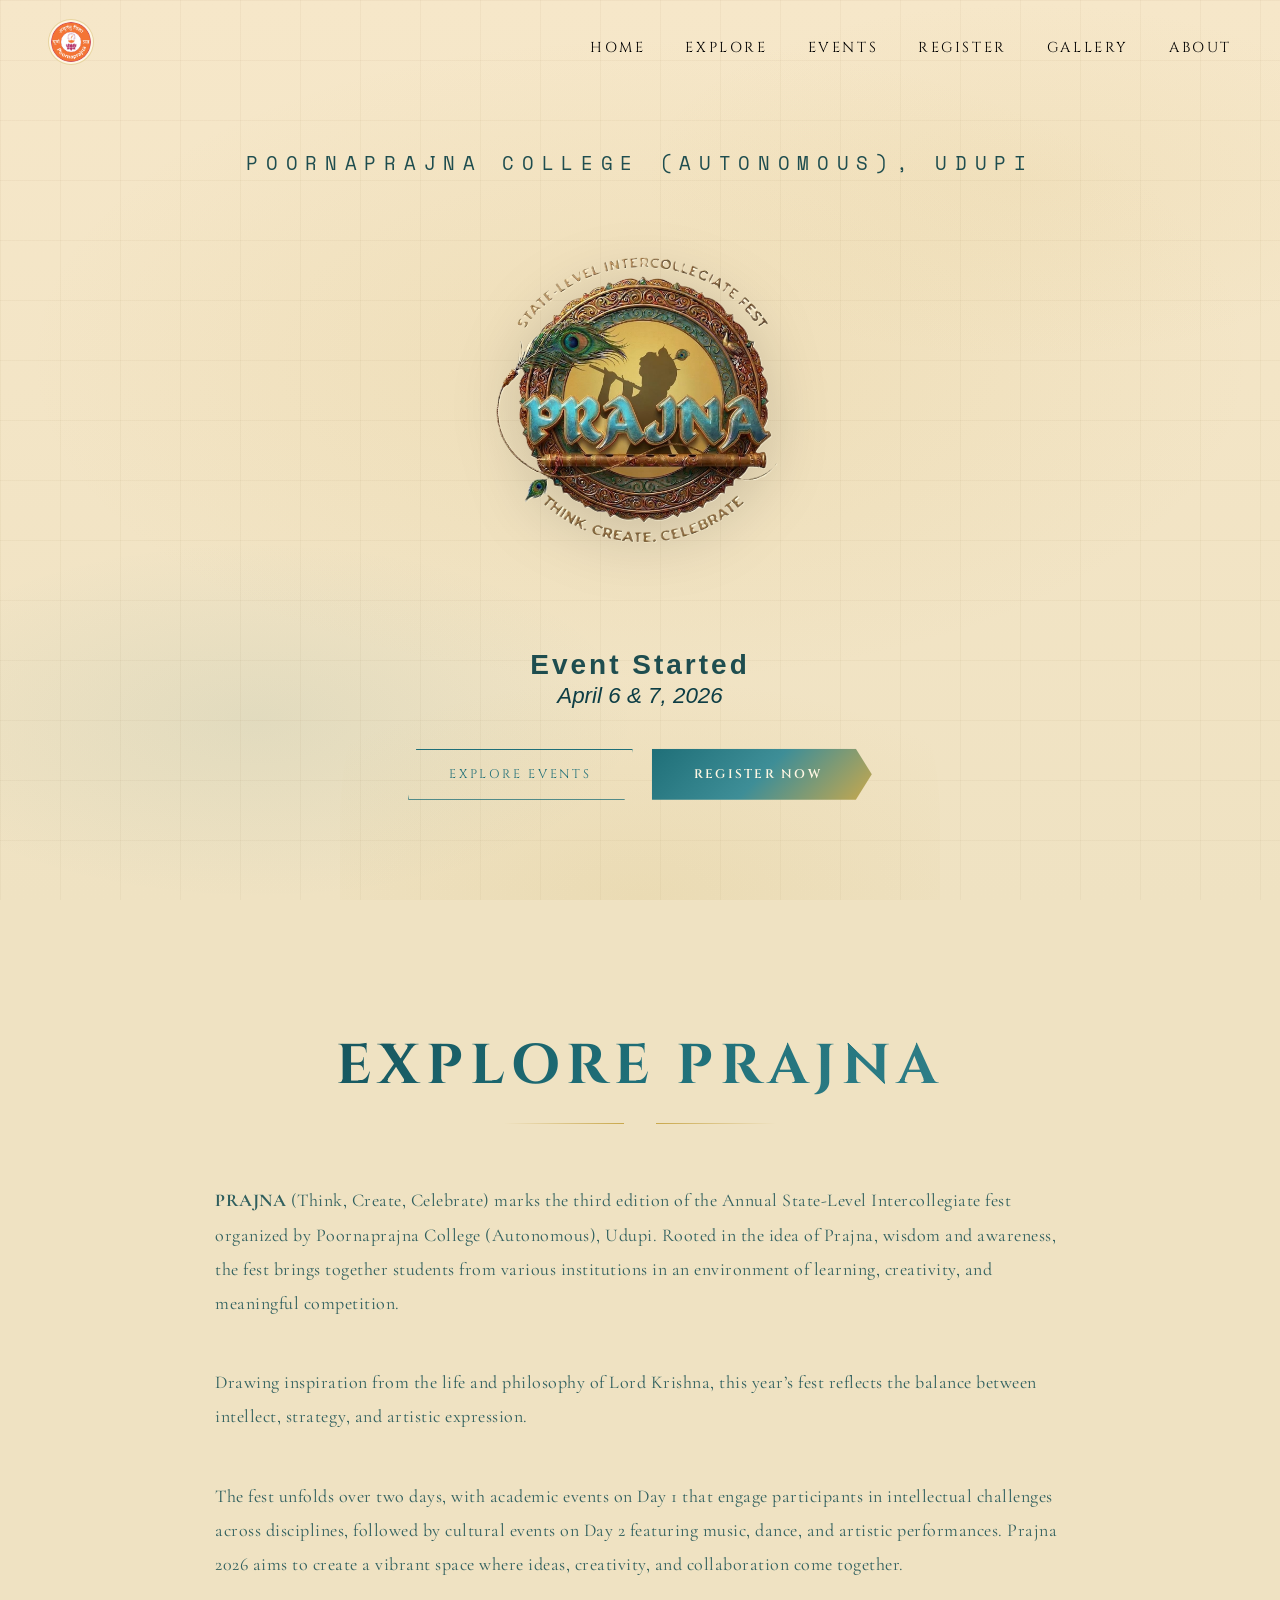
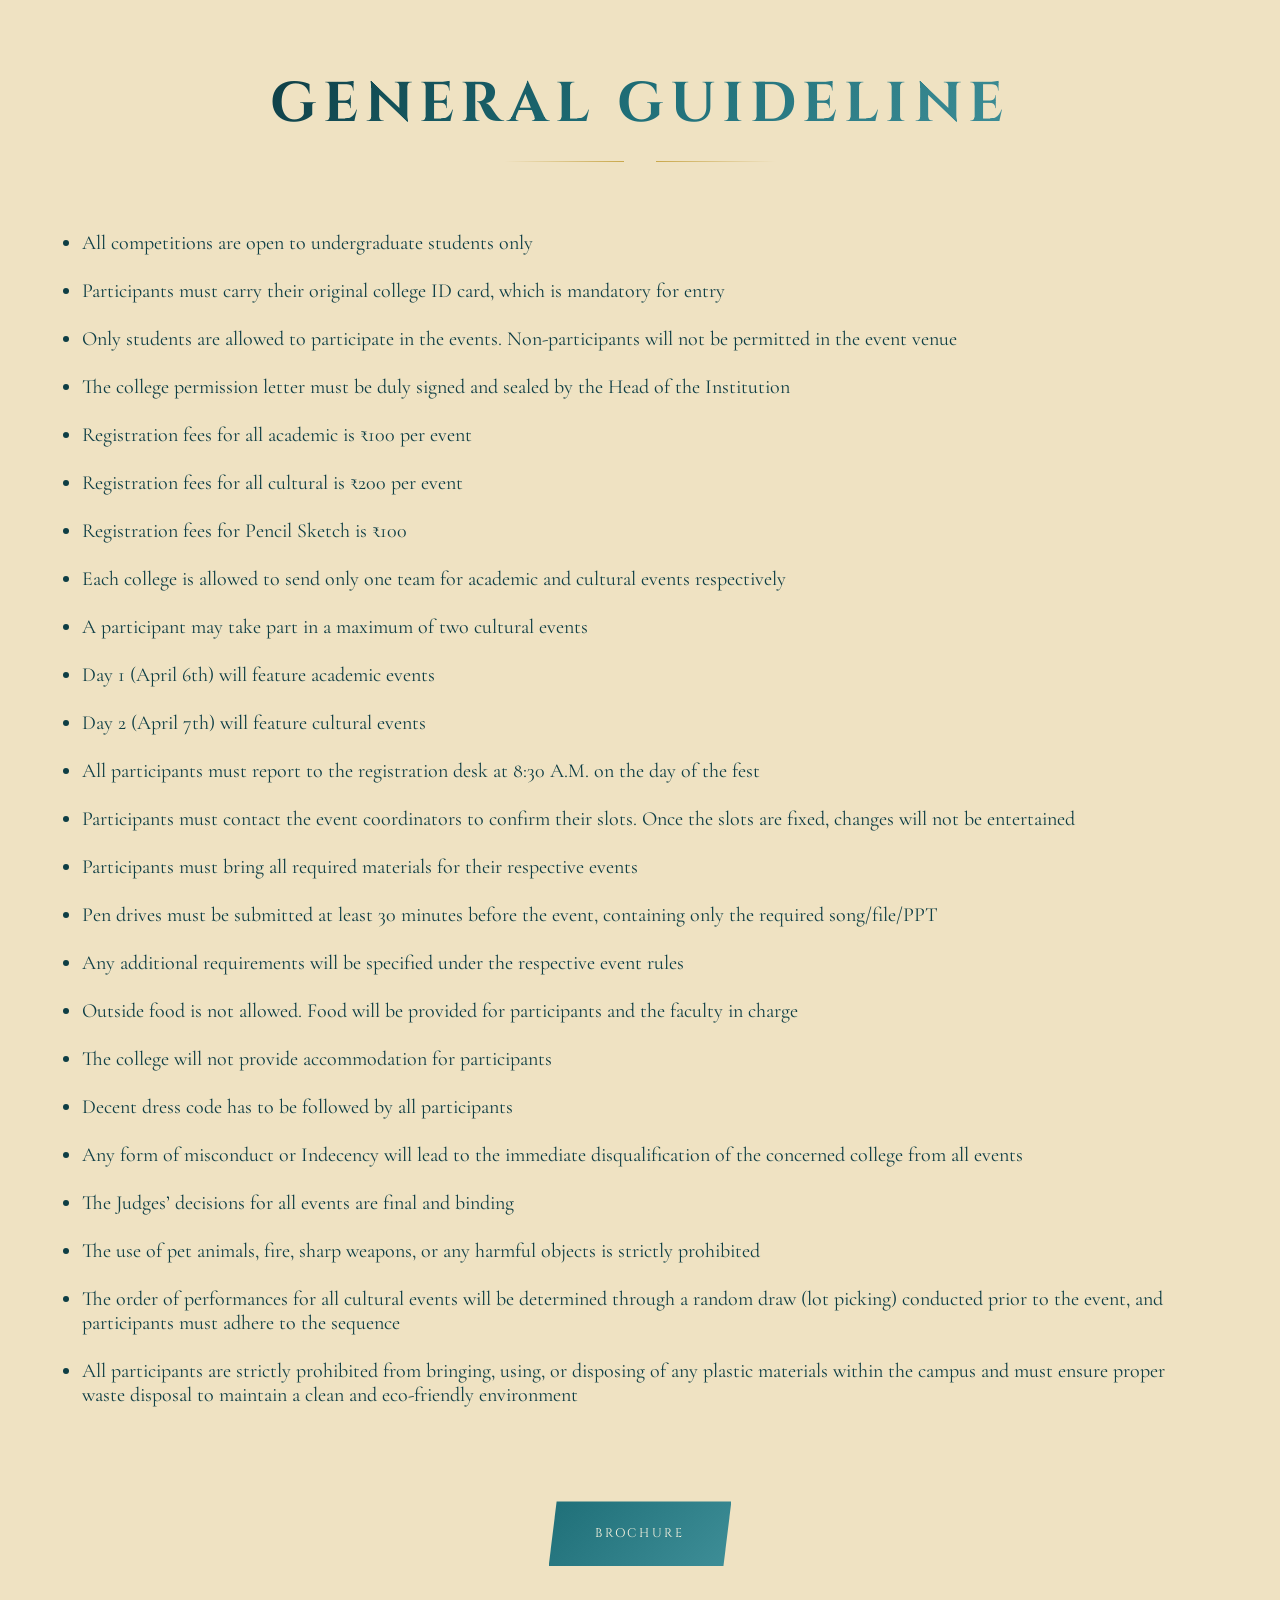
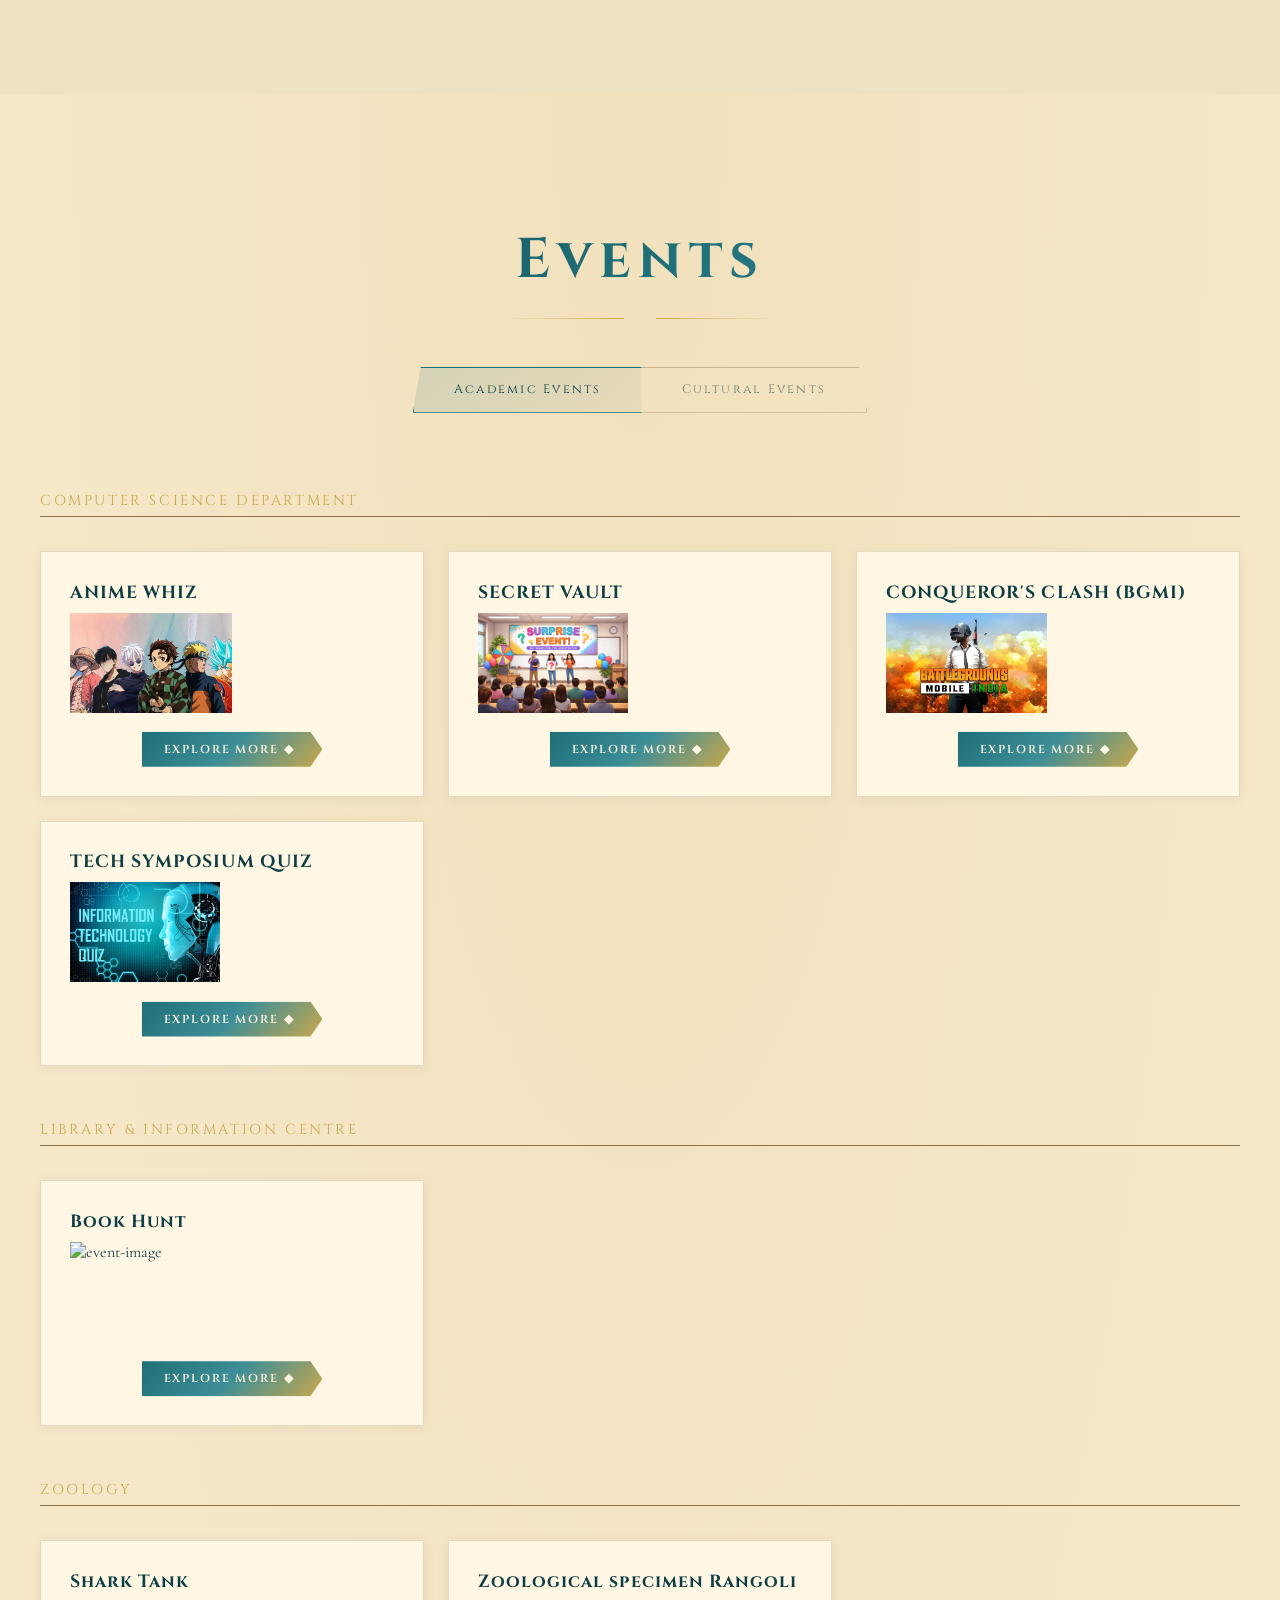
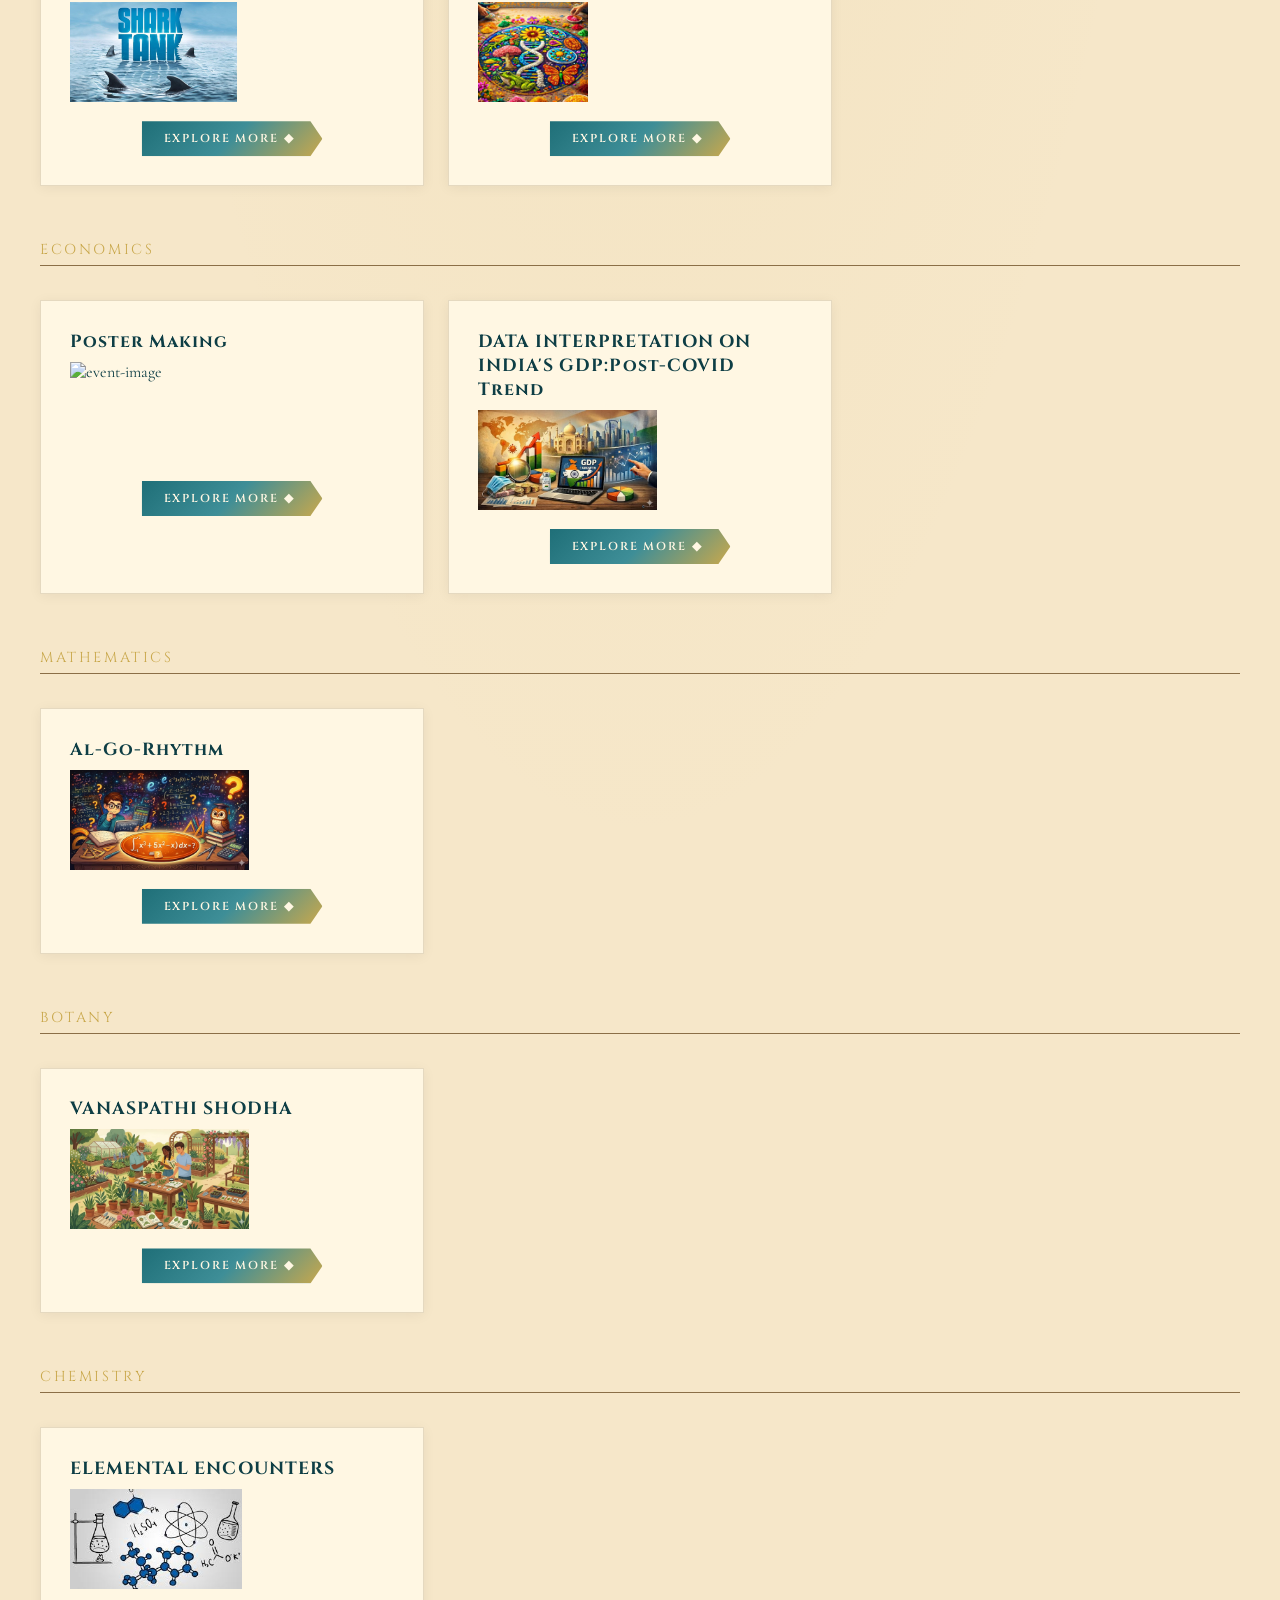
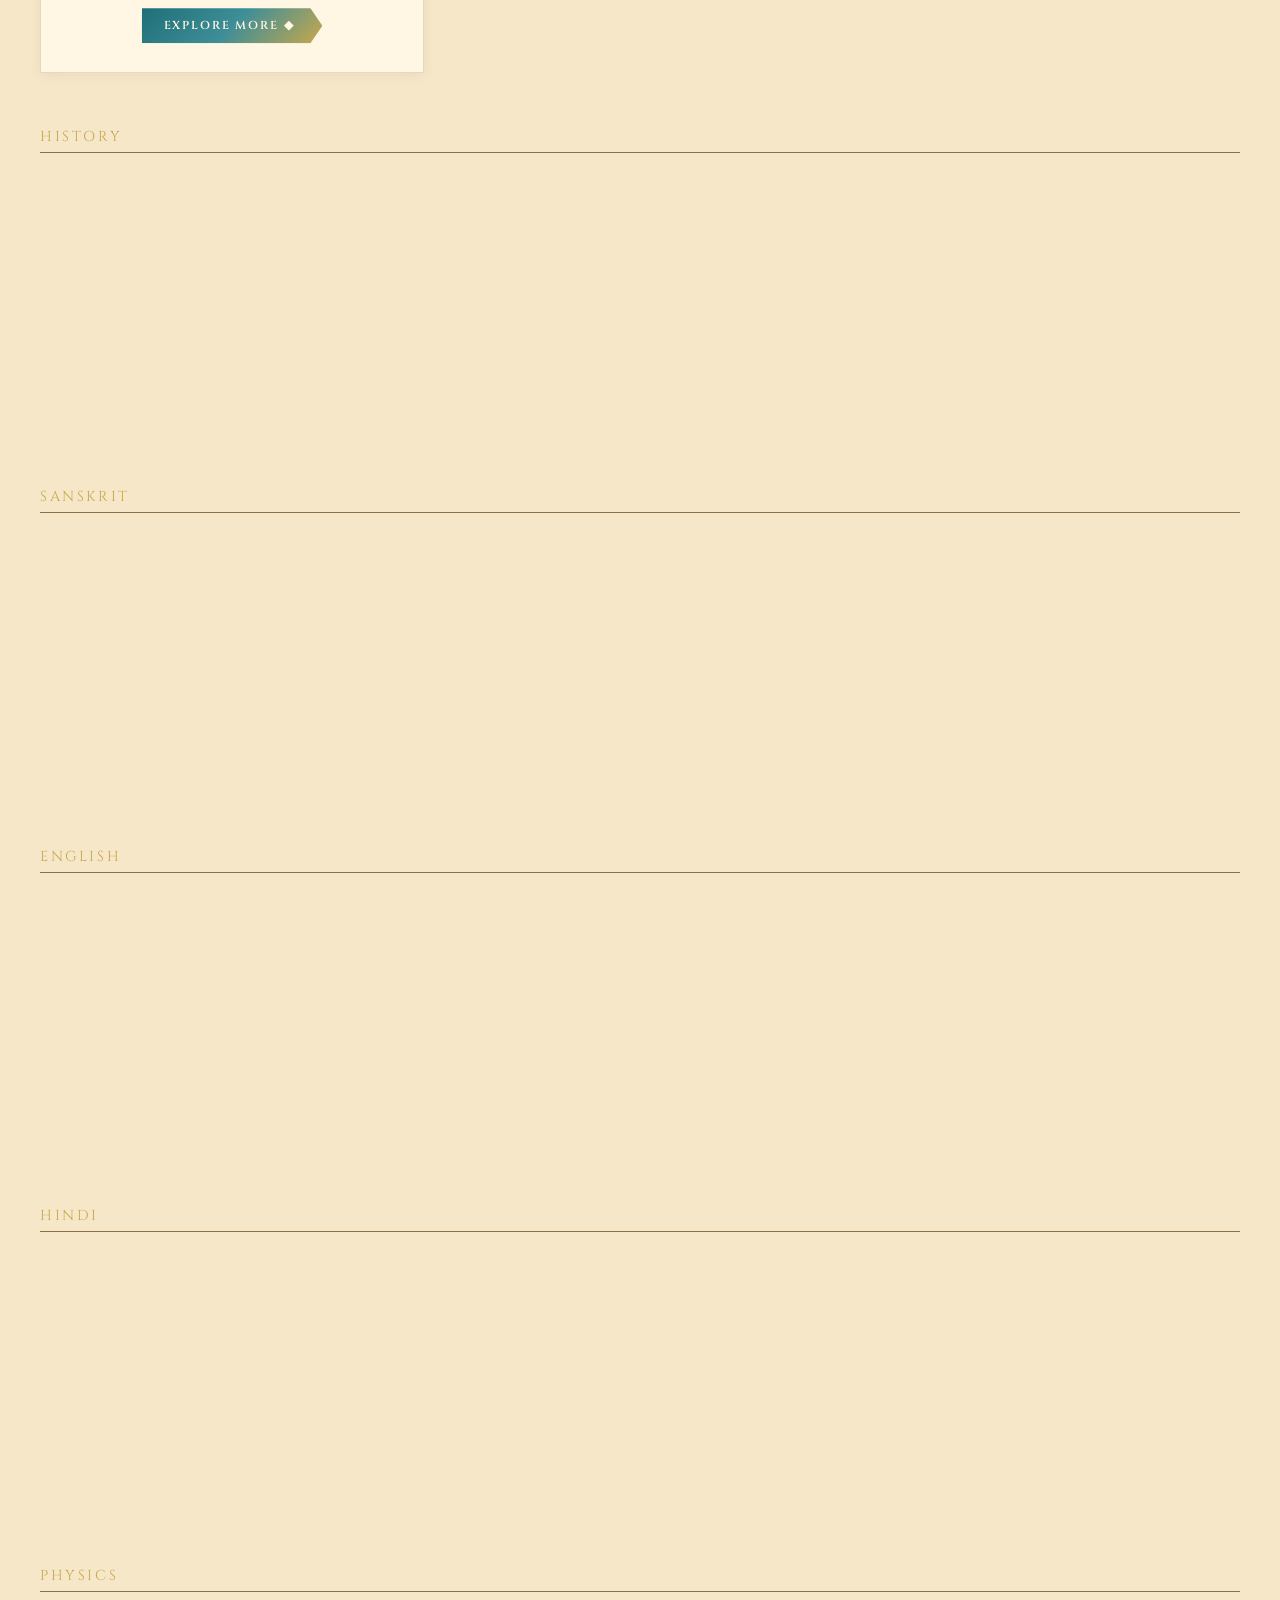
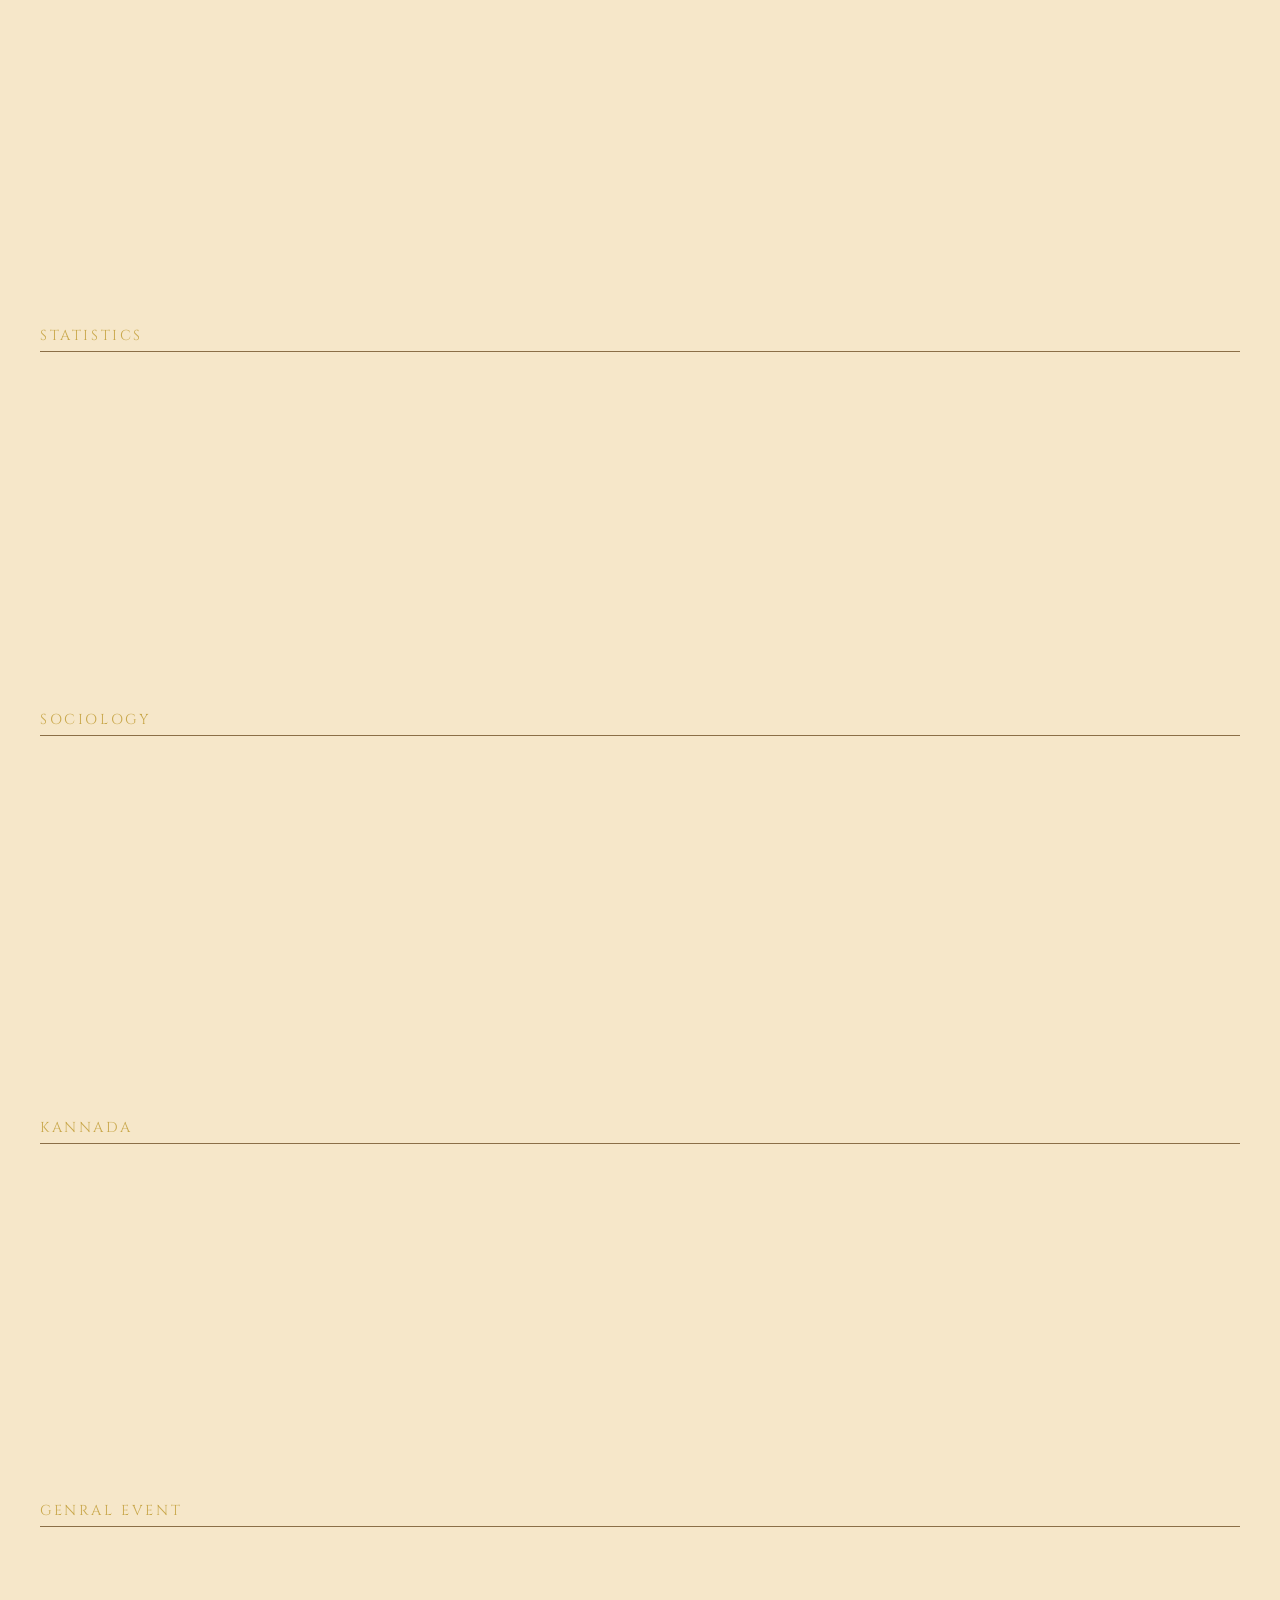
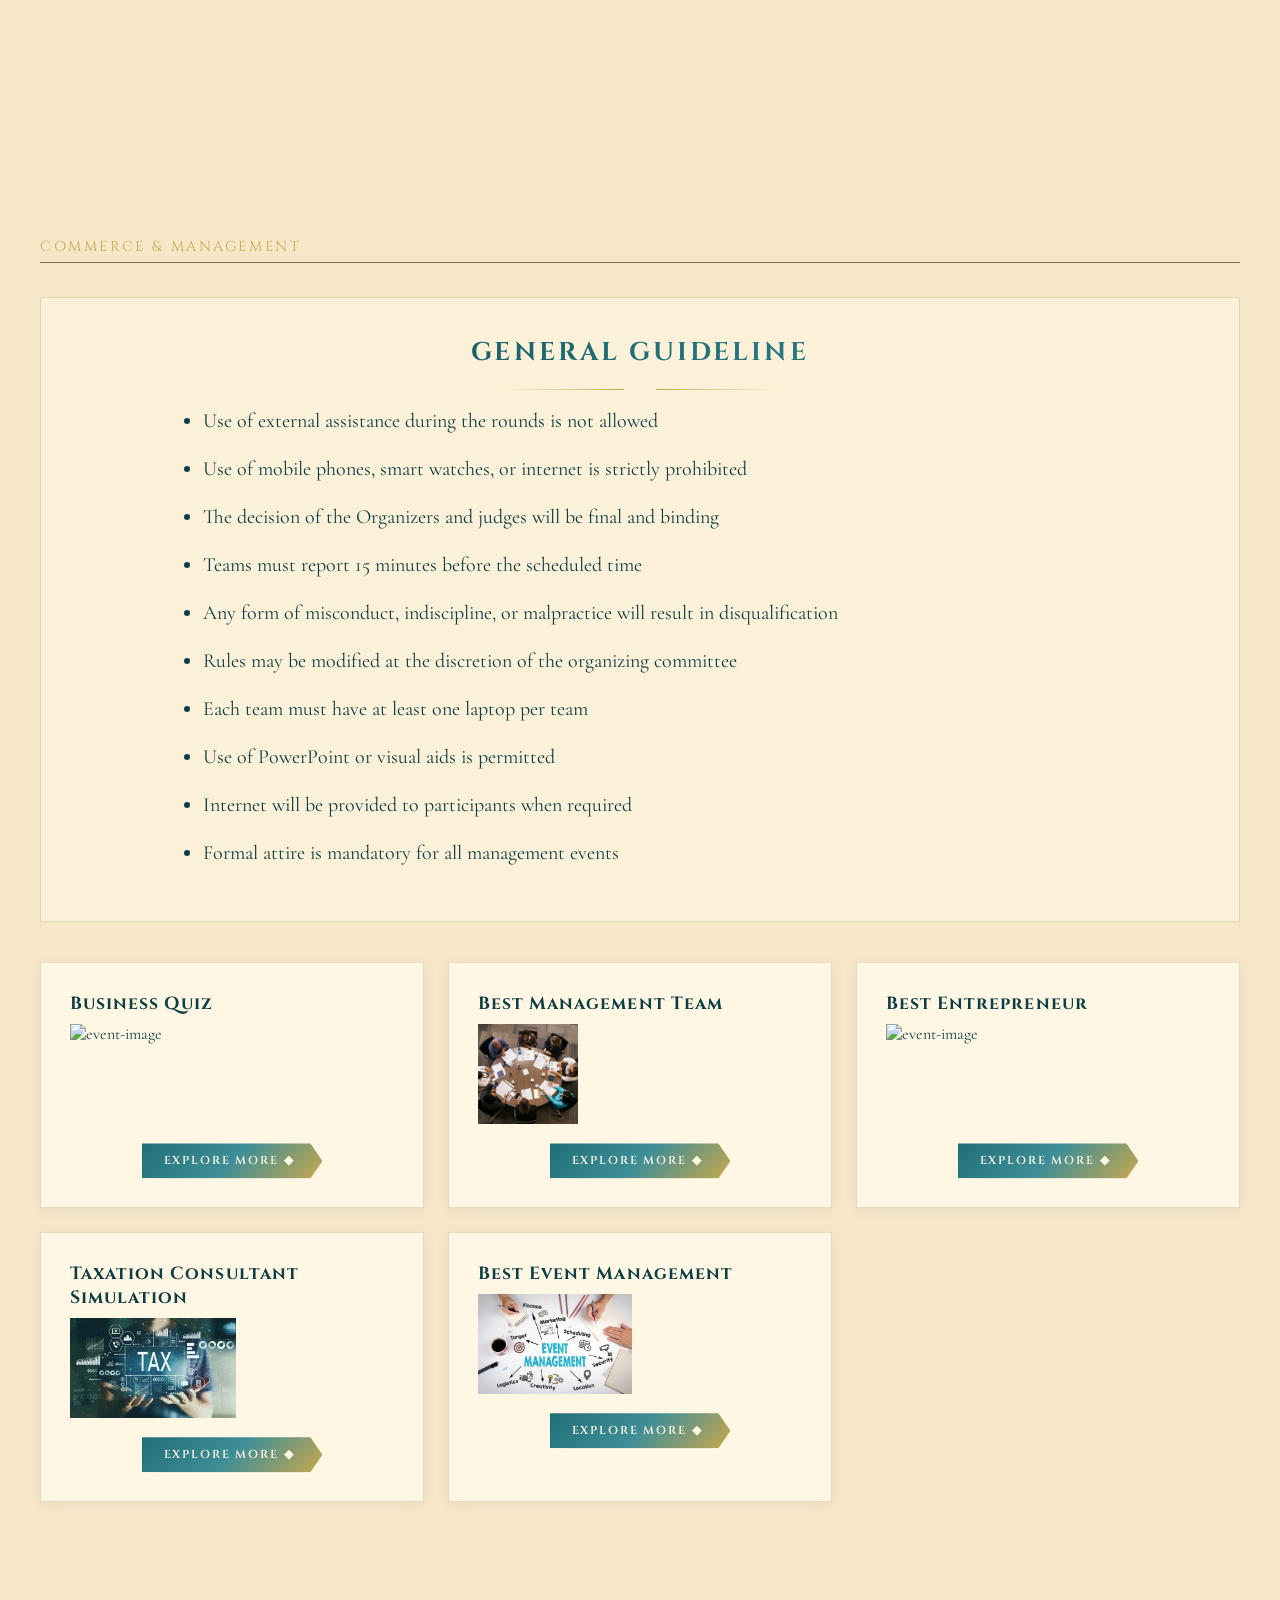
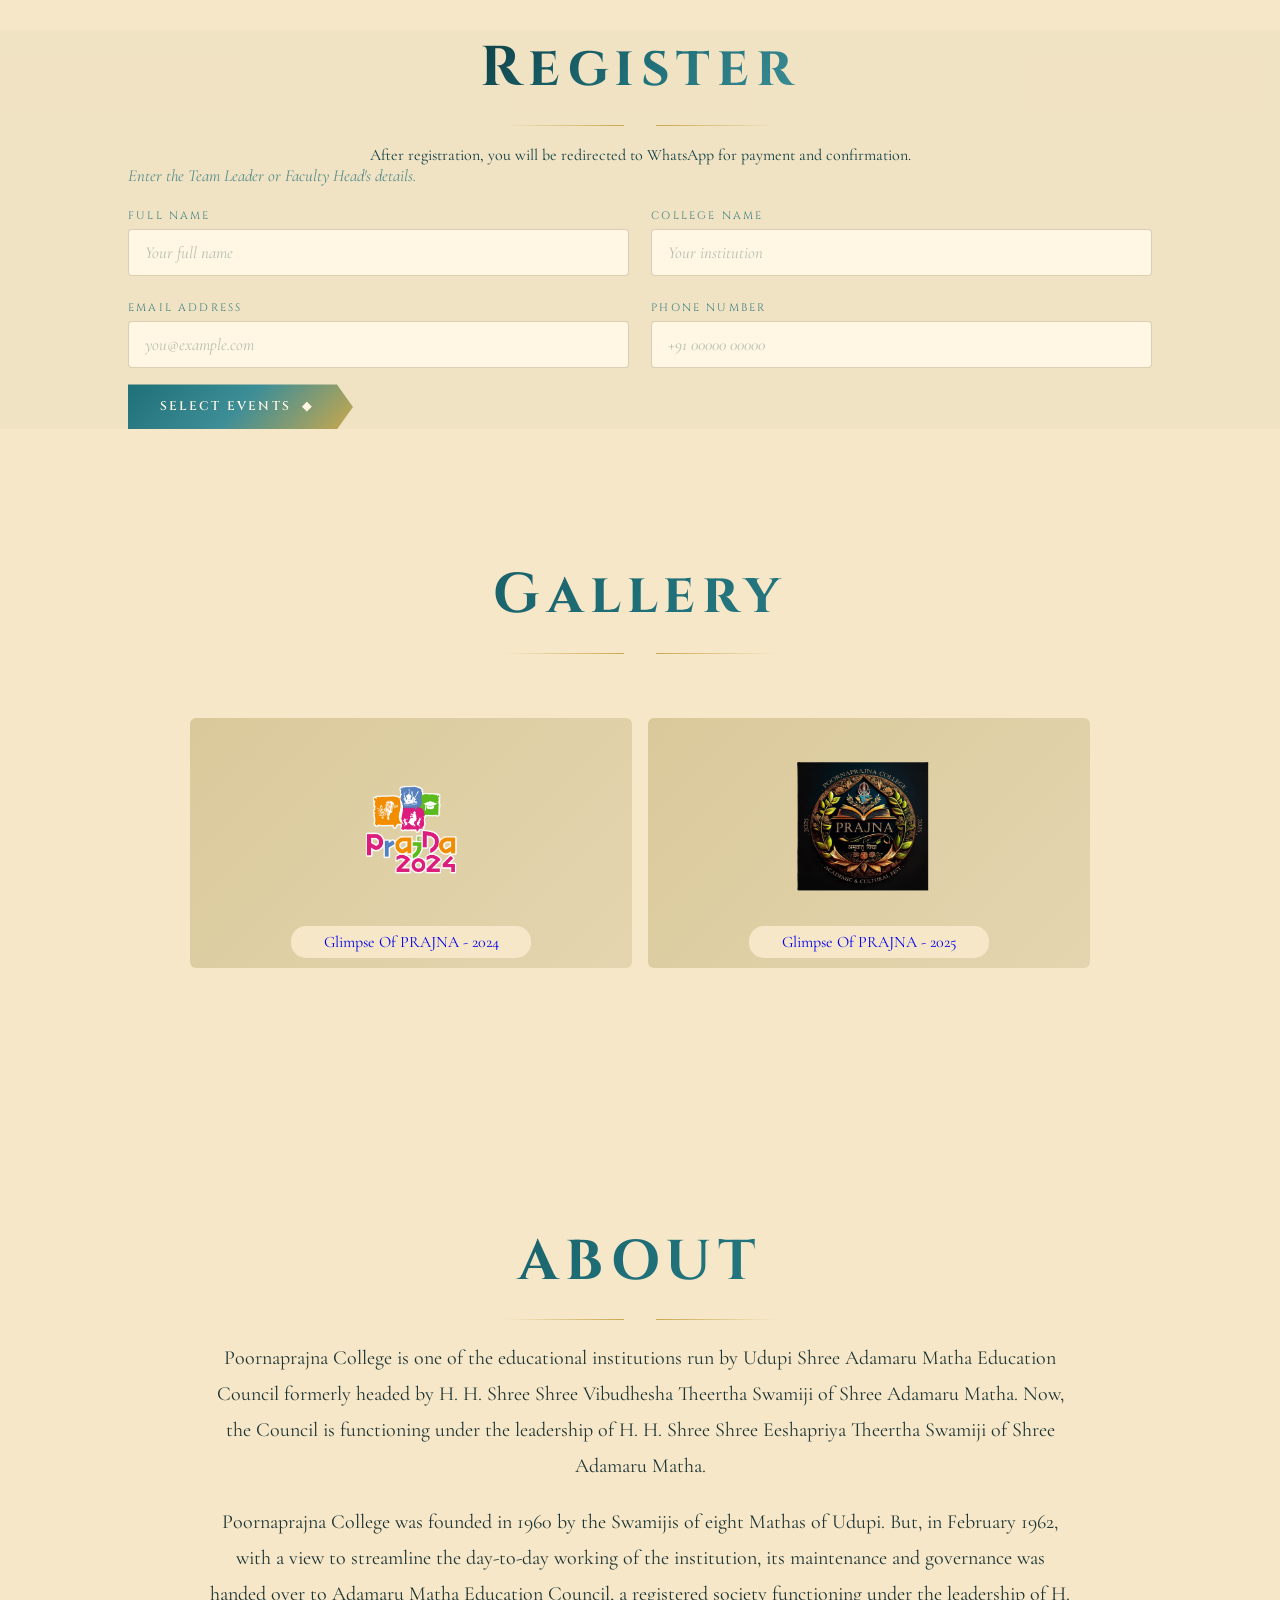
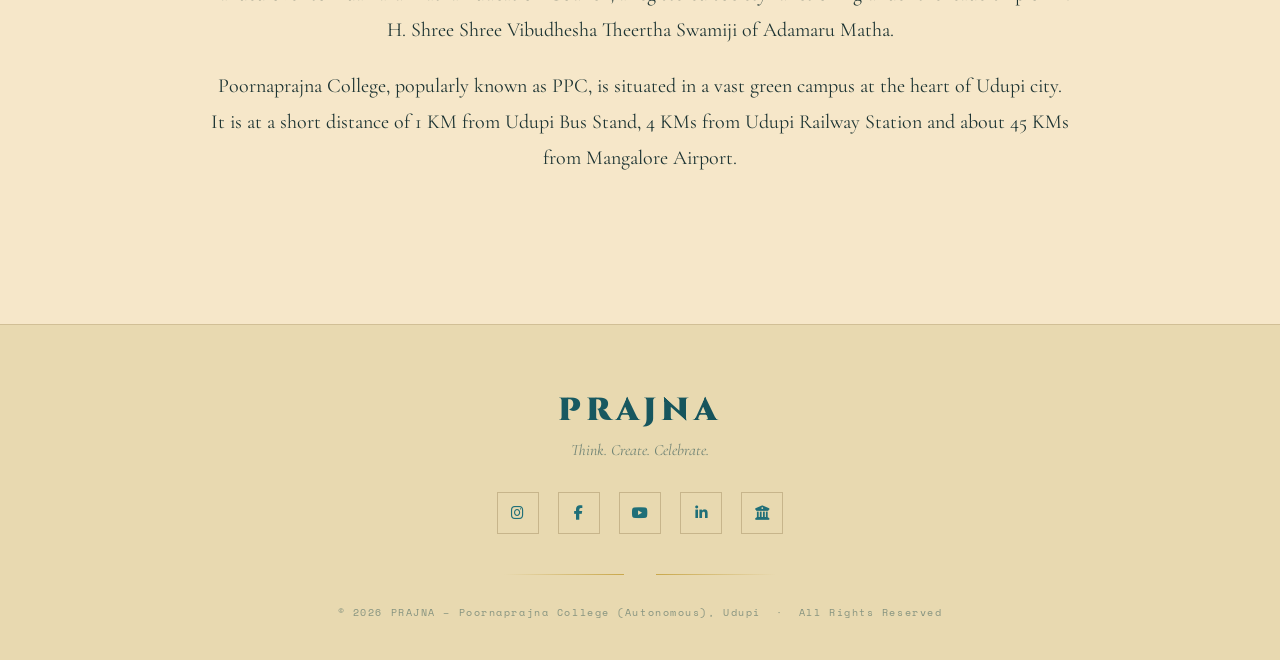
==== commit 7251edb4: "updated backward" ====
--- a/index.html
+++ b/index.html
@@ -19,7 +19,7 @@
   <nav id="navbar">
     <div class="logo-placeholder">
       <a href="https://ppc.ac.in/" target="_blank" class="nav-logo"><img src="Images/clg-logo.png" alt=""
-(leave empty)class="nav-logo-img" /></a>
+          class="nav-logo-img" /></a>
     </div>
 
     <ul class="nav-links">
@@ -86,39 +86,39 @@
     <div class="explore-box">
       <div class="explore-fest">
         <p>
-(leave empty)<b>PRAJNA</b> (Think, Create, Celebrate) marks the third edition of the Annual State-Level
-(leave empty)Intercollegiate fest organized by Poornaprajna College (Autonomous), Udupi. Rooted
-(leave empty)in the idea of Prajna, wisdom and awareness, the fest brings together students
-(leave empty)from various institutions in an environment of learning, creativity, and meaningful
-(leave empty)competition.
+          <b>PRAJNA</b> (Think, Create, Celebrate) marks the third edition of the Annual State-Level
+          Intercollegiate fest organized by Poornaprajna College (Autonomous), Udupi. Rooted
+          in the idea of Prajna, wisdom and awareness, the fest brings together students
+          from various institutions in an environment of learning, creativity, and meaningful
+          competition.
         </p>
         <br />
 
         <p>
-(leave empty)Drawing inspiration from the life and philosophy of Lord Krishna,
-(leave empty)this year’s fest reflects the balance between intellect, strategy,
-(leave empty)and artistic expression.
+          Drawing inspiration from the life and philosophy of Lord Krishna,
+          this year’s fest reflects the balance between intellect, strategy,
+          and artistic expression.
         </p>
         <br />
 
         <p>
-(leave empty)The fest unfolds over two days, with academic events on Day 1 that
-(leave empty)engage participants in intellectual challenges across disciplines,
-(leave empty)followed by cultural events on Day 2 featuring music, dance, and
-(leave empty)artistic performances. Prajna 2026 aims to create a vibrant space
-(leave empty)where ideas, creativity, and collaboration come together.
+          The fest unfolds over two days, with academic events on Day 1 that
+          engage participants in intellectual challenges across disciplines,
+          followed by cultural events on Day 2 featuring music, dance, and
+          artistic performances. Prajna 2026 aims to create a vibrant space
+          where ideas, creativity, and collaboration come together.
         </p>
         <br />
       </div>
 
       <div class="general-guideline">
         <div style="text-align: center" class="reveal">
-(leave empty)<h3 class="section-title">GENERAL GUIDELINE</h3>
-(leave empty)<div class="ornament">
-(leave empty)<div class="ornament-line"></div>
-(leave empty)<div class="ornament-diamond"></div>
-(leave empty)<div class="ornament-line right"></div>
-(leave empty)</div>
+          <h3 class="section-title">GENERAL GUIDELINE</h3>
+          <div class="ornament">
+            <div class="ornament-line"></div>
+            <div class="ornament-diamond"></div>
+            <div class="ornament-line right"></div>
+          </div>
         </div>
       </div>
 
@@ -189,104 +189,104 @@
       <div class="event-card reveal" data-name="ANIME WHIZ" data-img="Images/anime whiz.jpeg">
         <div class="event-name">ANIME WHIZ</div>
         <div class="event-image">
-(leave empty)<img src="Images/anime whiz.jpeg" alt="event-image" />
-        </div>
-        <button class="explore-btn" type="button">
-(leave empty)Explore More &#9670;
-        </button>
-        <div class="event-details" hidden>
-(leave empty)<ol>
-(leave empty)<li>2 make a team</li>
-(leave empty)<li>
-(leave empty)The quiz is open to all anime enthusiasts. (Open to all
-(leave empty)Streams).
-(leave empty)</li>
-(leave empty)<li>Basic anime knowledge needed.</li>
-(leave empty)<li>Multiple rounds will be conducted.</li>
-(leave empty)<li>
-(leave empty)Phones/internet use during the event will result in immediate
-(leave empty)disqualification.
-(leave empty)</li>
-(leave empty)</ol>
-(leave empty)<p>
-(leave empty)<b>Faculty Coordinator:</b> Ms.Deeksha, Ms.Soujanya Devadiga
-(leave empty)</p>
-(leave empty)(leave empty)
-(leave empty)(leave empty)
-(leave empty)(leave empty)
+          <img src="Images/anime whiz.jpeg" alt="event-image" />
+        </div>
+        <button class="explore-btn" type="button">
+          Explore More &#9670;
+        </button>
+        <div class="event-details" hidden>
+          <ol>
+            <li>2 make a team</li>
+            <li>
+              The quiz is open to all anime enthusiasts. (Open to all
+              Streams).
+            </li>
+            <li>Basic anime knowledge needed.</li>
+            <li>Multiple rounds will be conducted.</li>
+            <li>
+              Phones/internet use during the event will result in immediate
+              disqualification.
+            </li>
+          </ol>
+          <p>
+            <b>Faculty Coordinator:</b> Ms.Deeksha, Ms.Soujanya Devadiga
+          </p>
+          <p><b>Faculty Mobile:</b> 7204936986 / 70191 15360</p>
+          <p><b>Student Coordinator:</b> Mr.Sumanth Sharma</p>
+          <p><b>Student Mobile:</b> 9482926495</p>
         </div>
       </div>
 
       <div class="event-card reveal" data-name="SECRET VAULT" data-img="Images/secret vault.jpeg">
         <div class="event-name">SECRET VAULT</div>
         <div class="event-image">
-(leave empty)<img src="Images/secret vault.jpeg" alt="event-image" />
-        </div>
-        <button class="explore-btn" type="button">
-(leave empty)Explore More &#9670;
-        </button>
-        <div class="event-details" hidden>
-(leave empty)<ol>
-(leave empty)<li>
-(leave empty)Two make a team – surprise event, details and rules will be
-(leave empty)shared at the beginning of each round
-(leave empty)</li>
-(leave empty)<li>Be ready for an event with unexpected twists and turns</li>
-(leave empty)</ol>
-(leave empty)(leave empty)
-(leave empty)(leave empty)
-(leave empty)(leave empty)
-(leave empty)(leave empty)
+          <img src="Images/secret vault.jpeg" alt="event-image" />
+        </div>
+        <button class="explore-btn" type="button">
+          Explore More &#9670;
+        </button>
+        <div class="event-details" hidden>
+          <ol>
+            <li>
+              Two make a team – surprise event, details and rules will be
+              shared at the beginning of each round
+            </li>
+            <li>Be ready for an event with unexpected twists and turns</li>
+          </ol>
+          <p><b>Faculty Coordinator:</b> Mrs.Harshitha K R / Ms.Ashwini Bhat</p>
+          <p><b>Faculty Mobile:</b> 9606487221 / 8762125618</p>
+          <p><b>Student Coordinator:</b> Mr.S Harsha K</p>
+          <p><b>Student Mobile:</b> 8762073470</p>
         </div>
       </div>
 
       <div class="event-card reveal" data-name="BGMI" data-img="Images/bgmi.jpeg">
         <div class="event-name">CONQUEROR'S CLASH (BGMI)</div>
         <div class="event-image">
-(leave empty)<img src="Images/bgmi.jpeg" alt="event-image" />
-        </div>
-        <button class="explore-btn" type="button">
-(leave empty)Explore More &#9670;
-        </button>
-        <div class="event-details" hidden>
-(leave empty)<ol>
-(leave empty)<li>Four make a team</li>
-(leave empty)<li>Bring your own gadgets (iPad not allowed)</li>
-(leave empty)<li>Internet/Wi-Fi will not be provided by the college</li>
-(leave empty)</ol>
-(leave empty)(leave empty)
-(leave empty)(leave empty)
-(leave empty)(leave empty)
-(leave empty)(leave empty)
+          <img src="Images/bgmi.jpeg" alt="event-image" />
+        </div>
+        <button class="explore-btn" type="button">
+          Explore More &#9670;
+        </button>
+        <div class="event-details" hidden>
+          <ol>
+            <li>Four make a team</li>
+            <li>Bring your own gadgets (iPad not allowed)</li>
+            <li>Internet/Wi-Fi will not be provided by the college</li>
+          </ol>
+          <p><b>Faculty Coordinator:</b> Mrs. Rashmi / Ms.Nishmitha</p>
+          <p><b>Faculty Mobile:</b> 7619297170 / 6364277857</p>
+          <p><b>Student Coordinator:</b> Mr.Sohan</p>
+          <p><b>Student Mobile:</b> 7483580345</p>
         </div>
       </div>
 
       <div class="event-card reveal" data-name=" TECH SYMPOSIUM QUIZ" data-img="Images/it quiz.jpeg">
         <div class="event-name">TECH SYMPOSIUM QUIZ</div>
         <div class="event-image">
-(leave empty)<img src="Images/it quiz.jpeg" alt="event-image" />
-        </div>
-        <button class="explore-btn" type="button">
-(leave empty)Explore More &#9670;
-        </button>
-        <div class="event-details" hidden>
-(leave empty)<ol>
-(leave empty)<li>Two make a team</li>
-(leave empty)<li>
-(leave empty)The rounds and their
-(leave empty)respective rules will be
-(leave empty)disclosed before the start
-(leave empty)of each round.
-(leave empty)</li>
-(leave empty)<li>No electronic devices allowed</li>
-(leave empty)<li>Quiz Master's decision is final</li>
-(leave empty)</ol>
-(leave empty)<p>
-(leave empty)<b>Faculty Coordinator:</b> Ms. Vaishnavi R Saralaya, Ms Kavya
-(leave empty)</p>
-(leave empty)(leave empty)
-(leave empty)(leave empty)
-(leave empty)(leave empty)
+          <img src="Images/it quiz.jpeg" alt="event-image" />
+        </div>
+        <button class="explore-btn" type="button">
+          Explore More &#9670;
+        </button>
+        <div class="event-details" hidden>
+          <ol>
+            <li>Two make a team</li>
+            <li>
+              The rounds and their
+              respective rules will be
+              disclosed before the start
+              of each round.
+            </li>
+            <li>No electronic devices allowed</li>
+            <li>Quiz Master's decision is final</li>
+          </ol>
+          <p>
+            <b>Faculty Coordinator:</b> Ms. Vaishnavi R Saralaya, Ms Kavya
+          </p>
+          <p><b>Faculty Mobile:</b> 8762595799 / 6361104759</p>
+          <p><b>Student Coordinator:</b> Ms. Seema</p>
+          <p><b>Student Mobile:</b> 7676327715</p>
         </div>
       </div>
 
@@ -294,30 +294,30 @@
       <div class="event-category-label">Library & Information Centre </div>
 
       <div class="event-card reveal" data-name="Book Hunt"
-        data-img="https://images.unsplash.com/photo-(leave empty)-a1c2e315a42f">
+        data-img="https://images.unsplash.com/photo-1524995997946-a1c2e315a42f">
         <div class="event-name">Book Hunt</div>
         <div class="event-image">
-(leave empty)<img src="https://images.unsplash.com/photo-(leave empty)-a1c2e315a42f" alt="event-image" />
-        </div>
-        <button class="explore-btn" type="button">
-(leave empty)Explore More &#9670;
-        </button>
-        <div class="event-details" hidden>
-(leave empty)<ol>
-
-(leave empty)<li>3 members make a team</li>
-(leave empty)<li>No use of phones or laptops</li>
-(leave empty)<li>Library books should not be replaced</li>
-(leave empty)<li>Silence needs to be maintained</li>
-(leave empty)<li>Respect property and surroundings</li>
-(leave empty)<li>Rounds and  instructions for each round will be disclosed on the spot</li>
-(leave empty)<li>Only one team from each college</li>
-
-(leave empty)</ol>
-(leave empty)(leave empty)
-(leave empty)(leave empty)
-(leave empty)(leave empty)
-(leave empty)(leave empty)
+          <img src="https://images.unsplash.com/photo-1524995997946-a1c2e315a42f" alt="event-image" />
+        </div>
+        <button class="explore-btn" type="button">
+          Explore More &#9670;
+        </button>
+        <div class="event-details" hidden>
+          <ol>
+
+            <li>3 members make a team</li>
+            <li>No use of phones or laptops</li>
+            <li>Library books should not be replaced</li>
+            <li>Silence needs to be maintained</li>
+            <li>Respect property and surroundings</li>
+            <li>Rounds and  instructions for each round will be disclosed on the spot</li>
+            <li>Only one team from each college</li>
+
+          </ol>
+          <p><b>Faculty Coordinator:</b> Dr.Vinay Kumar &amp; Ms.Vrinda</p>
+          <p><b>Faculty Mobile:</b> 9945037249 / 7483180417</p>
+          <p><b>Student Coordinator:</b> Ms.M B Ramashree</p>
+          <p><b>Student Mobile:</b> 9483882163</p>
         </div>
       </div>
 
@@ -326,72 +326,72 @@
       <div class="event-card reveal" data-name="Shark Tank" data-img="Images/shark tank.jpeg">
         <div class="event-name">Shark Tank</div>
         <div class="event-image">
-(leave empty)<img src="Images/shark tank.jpeg" alt="event-image" />
-        </div>
-        <button class="explore-btn" type="button">
-(leave empty)Explore More &#9670;
-        </button>
-        <div class="event-details" hidden>
-(leave empty)<ol>
-(leave empty)<li>2 members per team</li>
-(leave empty)<li>Open to all streams</li>
-(leave empty)<li>Team must pitch a product</li>
-(leave empty)<li>Product should address environmental crisis</li>
-(leave empty)<li>PPT presentation required</li>
-(leave empty)<li>Participants must bring required materials</li>
-(leave empty)<li>All the necessary articles should be brought by the students</li>
-(leave empty)</ol>
-(leave empty)(leave empty)
-(leave empty)(leave empty)
-(leave empty)(leave empty)
-(leave empty)(leave empty)
+          <img src="Images/shark tank.jpeg" alt="event-image" />
+        </div>
+        <button class="explore-btn" type="button">
+          Explore More &#9670;
+        </button>
+        <div class="event-details" hidden>
+          <ol>
+            <li>2 members per team</li>
+            <li>Open to all streams</li>
+            <li>Team must pitch a product</li>
+            <li>Product should address environmental crisis</li>
+            <li>PPT presentation required</li>
+            <li>Participants must bring required materials</li>
+            <li>All the necessary articles should be brought by the students</li>
+          </ol>
+          <p><b>Faculty Coordinator:</b> Dr.Karamchand</p>
+          <p><b>Faculty Mobile:</b> 9620368961</p>
+          <p><b>Student Coordinator:</b> Mr.Abhay</p>
+          <p><b>Student Mobile:</b> 9535424087</p>
         </div>
       </div>
 
       <div class="event-card reveal" data-name="Zoological specimen Rangoli" data-img="Images/bio rangoli.jpeg">
         <div class="event-name">Zoological specimen Rangoli</div>
         <div class="event-image">
-(leave empty)<img src="Images/bio rangoli.jpeg" alt="event-image" />
-        </div>
-        <button class="explore-btn" type="button">
-(leave empty)Explore More &#9670;
-        </button>
-        <div class="event-details" hidden>
-(leave empty)<ol>
-(leave empty)<li>Only space will be provided</li>
-(leave empty)<li>Participants bring their own materials</li>
-(leave empty)<li>Individual event</li>
-(leave empty)<li>Any specimen of zoology can be chosen</li>
-(leave empty)</ol>
-(leave empty)(leave empty)
-(leave empty)(leave empty)
-(leave empty)(leave empty)
-(leave empty)(leave empty)
+          <img src="Images/bio rangoli.jpeg" alt="event-image" />
+        </div>
+        <button class="explore-btn" type="button">
+          Explore More &#9670;
+        </button>
+        <div class="event-details" hidden>
+          <ol>
+            <li>Only space will be provided</li>
+            <li>Participants bring their own materials</li>
+            <li>Individual event</li>
+           <li>Any specimen of zoology can be chosen</li>
+          </ol>
+          <p><b>Faculty Coordinator:</b> Mrs.Poornima Poojari</p>
+          <p><b>Faculty Mobile:</b> 7738831667</p>
+          <p><b>Student Coordinator:</b>Ms.Kashika</p>
+          <p><b>Student Mobile:</b> 9901456370</p>
         </div>
       </div>
 
       <!-- Economics -->
       <div class="event-category-label">Economics </div>
       <div class="event-card reveal" data-name="Poster Making"
-        data-img="https://images.unsplash.com/photo-(leave empty)-60967b0f800f">
+        data-img="https://images.unsplash.com/photo-1513364776144-60967b0f800f">
         <div class="event-name">Poster Making</div>
         <div class="event-image">
-(leave empty)<img src="https://images.unsplash.com/photo-(leave empty)-60967b0f800f" alt="event-image" />
-        </div>
-        <button class="explore-btn" type="button">
-(leave empty)Explore More &#9670;
-        </button>
-        <div class="event-details" hidden>
-(leave empty)<ol>
-(leave empty)<li>2 members per team</li>
-(leave empty)<li>Time duration: 1 hour</li>
-(leave empty)<li>Chart paper will be provided</li>
-(leave empty)<li>Bring your own drawing materials</li>
-(leave empty)</ol>
-(leave empty)(leave empty)
-(leave empty)(leave empty)
-(leave empty)(leave empty)
-(leave empty)(leave empty)
+          <img src="https://images.unsplash.com/photo-1513364776144-60967b0f800f" alt="event-image" />
+        </div>
+        <button class="explore-btn" type="button">
+          Explore More &#9670;
+        </button>
+        <div class="event-details" hidden>
+          <ol>
+            <li>2 members per team</li>
+            <li>Time duration: 1 hour</li>
+            <li>Chart paper will be provided</li>
+            <li>Bring your own drawing materials</li>
+          </ol>
+          <p><b>Faculty Coordinator:</b> Dr. Soujanya S.Shetty</p>
+          <p><b>Faculty Mobile:</b> 9482747373</p>
+          <p><b>Student Coordinator:</b> MS.Deepa / Ms.Neetravathi</p>
+          <p><b>Student Mobile:</b> 7899271293</p>
         </div>
       </div>
 
@@ -399,25 +399,25 @@
       <div class="event-card reveal" data-name="DATA INTERPRETATION ON INDIA'S GDP" data-img="Images/indian gdp.jpeg">
         <div class="event-name">DATA INTERPRETATION ON INDIA'S GDP:Post-COVID Trend</div>
         <div class="event-image">
-(leave empty)<img src="Images/indian gdp.jpeg" alt="event-image" />
-        </div>
-        <button class="explore-btn" type="button">
-(leave empty)Explore More &#9670;
-        </button>
-        <div class="event-details" hidden>
-(leave empty)<ol>
-(leave empty)<li>UG students from any discipline can participate</li>
-(leave empty)<li>Two participants per team</li>
-(leave empty)<li>Participants will receive table/chart data</li>
-(leave empty)<li>Time limit: 60 minutes</li>
-(leave empty)<li>No electronic gadgets allowed</li>
-(leave empty)<li>Data may be from official sources like RBI</li>
-(leave empty)<li>Judging criteria: Accuracy, Evidence, Trend analysis</li>
-(leave empty)</ol>
-(leave empty)(leave empty)
-(leave empty)(leave empty)
-(leave empty)(leave empty)
-(leave empty)(leave empty)
+          <img src="Images/indian gdp.jpeg" alt="event-image" />
+        </div>
+        <button class="explore-btn" type="button">
+          Explore More &#9670;
+        </button>
+        <div class="event-details" hidden>
+          <ol>
+            <li>UG students from any discipline can participate</li>
+            <li>Two participants per team</li>
+            <li>Participants will receive table/chart data</li>
+            <li>Time limit: 60 minutes</li>
+            <li>No electronic gadgets allowed</li>
+            <li>Data may be from official sources like RBI</li>
+            <li>Judging criteria: Accuracy, Evidence, Trend analysis</li>
+          </ol>
+          <p><b>Faculty Coordinator:</b> Dr. Gopi H</p>
+          <p><b>Faculty Mobile:</b> 8553858123</p>
+          <p><b>Student Coordinator:</b> Mrs. Pranamya, Ms. Ajna</p>
+          <p><b>Student Mobile:</b> 9686057652 / 7483399353</p>
         </div>
       </div>
 
@@ -426,21 +426,21 @@
       <div class="event-card reveal" data-name="10 / Al-Go-Rhythm" data-img="Images/algorithm.jpeg">
         <div class="event-name">Al-Go-Rhythm</div>
         <div class="event-image">
-(leave empty)<img src="Images/algorithm.jpeg" alt="event-image" />
-        </div>
-        <button class="explore-btn" type="button">
-(leave empty)Explore More &#9670;
-        </button>
-        <div class="event-details" hidden>
-(leave empty)<ol>
-(leave empty)<li>Multi Round Event</li>
-(leave empty)<li>Two participants make a team</li>
-(leave empty)<li>Basic Mathematics knowledge required</li>
-(leave empty)</ol>
-(leave empty)(leave empty)
-(leave empty)(leave empty)
-(leave empty)(leave empty)
-(leave empty)(leave empty)
+          <img src="Images/algorithm.jpeg" alt="event-image" />
+        </div>
+        <button class="explore-btn" type="button">
+          Explore More &#9670;
+        </button>
+        <div class="event-details" hidden>
+          <ol>
+            <li>Multi Round Event</li>
+            <li>Two participants make a team</li>
+            <li>Basic Mathematics knowledge required</li>
+          </ol>
+          <p><b>Faculty Coordinator:</b> Ms. Vaishnavi Bhat</p>
+          <p><b>Faculty Mobile:</b> +91 9148530570</p>
+          <p><b>Student Coordinator:</b> Manvith</p>
+          <p><b>Student Mobile:</b> 7829260859</p>
         </div>
       </div>
 
@@ -449,36 +449,36 @@
       <div class="event-card reveal" data-name="VANASPATHI SHODHA" data-img="Images/vanaspathi shodha.jpeg">
         <div class="event-name">VANASPATHI SHODHA</div>
         <div class="event-image">
-(leave empty)<img src="Images/vanaspathi shodha.jpeg" alt="event-image" />
-        </div>
-        <button class="explore-btn" type="button">
-(leave empty)Explore More &#9670;
-        </button>
-        <div class="event-details" hidden>
-(leave empty)<ol>
-(leave empty)<li>Two participants make a team</li>
-(leave empty)<li>Open to all streams</li>
-(leave empty)<li>
-(leave empty)Participants should identify the plant specimens only by
-(leave empty)texture, aroma and taste
-(leave empty)</li>
-(leave empty)<li>
-(leave empty)The use of mobile phones, books or any reference materials is
-(leave empty)strictly prohibited
-(leave empty)</li>
-(leave empty)<li>
-(leave empty)Each participant will be given a fixed time to observe the
-(leave empty)samples and write the correct botanical or common name or local
-(leave empty)name in any language
-(leave empty)</li>
-(leave empty)<li>The decision of the judges will be final</li>
-(leave empty)</ol>
-(leave empty)<p>
-(leave empty)<b>Faculty Coordinator:</b> Mrs.Pratheeksha
-(leave empty)</p>
-(leave empty)(leave empty)
-(leave empty)(leave empty)
-(leave empty)(leave empty)
+          <img src="Images/vanaspathi shodha.jpeg" alt="event-image" />
+        </div>
+        <button class="explore-btn" type="button">
+          Explore More &#9670;
+        </button>
+        <div class="event-details" hidden>
+          <ol>
+            <li>Two participants make a team</li>
+            <li>Open to all streams</li>
+            <li>
+              Participants should identify the plant specimens only by
+              texture, aroma and taste
+            </li>
+            <li>
+              The use of mobile phones, books or any reference materials is
+              strictly prohibited
+            </li>
+            <li>
+              Each participant will be given a fixed time to observe the
+              samples and write the correct botanical or common name or local
+              name in any language
+            </li>
+            <li>The decision of the judges will be final</li>
+          </ol>
+          <p>
+            <b>Faculty Coordinator:</b> Mrs.Pratheeksha
+          </p>
+          <p><b>Faculty Mobile:</b> 8548073396</p>
+          <p><b>Student Coordinator:</b> Ms.Harshini</p>
+          <p><b>Student Mobile:</b> 9741088969</p>
         </div>
       </div>
 
@@ -487,82 +487,82 @@
       <div class="event-card reveal" data-name="ELEMENTAL ENCOUNTERS" data-img="Images/elemental explore.jpg">
         <div class="event-name">ELEMENTAL ENCOUNTERS</div>
         <div class="event-image">
-(leave empty)<img src="Images/elemental explore.jpg" alt="event-image" />
-        </div>
-        <button class="explore-btn" type="button">
-(leave empty)Explore More &#9670;
-        </button>
-        <div class="event-details" hidden>
-(leave empty)<ol>
-(leave empty)<li>Two participants per team</li>
-(leave empty)<li>Chemistry knowledge is must</li>
-(leave empty)<li>Includes series of rounds</li>
-(leave empty)<li>Both practical & chemistry theory rounds included</li>
-(leave empty)</ol>
-(leave empty)(leave empty)
-(leave empty)(leave empty)
-(leave empty)(leave empty)
-(leave empty)(leave empty)
+          <img src="Images/elemental explore.jpg" alt="event-image" />
+        </div>
+        <button class="explore-btn" type="button">
+          Explore More &#9670;
+        </button>
+        <div class="event-details" hidden>
+          <ol>
+            <li>Two participants per team</li>
+            <li>Chemistry knowledge is must</li>
+            <li>Includes series of rounds</li>
+            <li>Both practical & chemistry theory rounds included</li>
+          </ol>
+          <p><b>Faculty Coordinator:</b> Dr. Mahesh Bhat</p>
+          <p><b>Faculty Mobile:</b> 9538065170</p>
+          <p><b>Student Coordinator:</b> Khushi Nayak</p>
+          <p><b>Student Mobile:</b> 6362856747</p>
         </div>
       </div>
 
       <div class="event-card reveal" data-name="REACTION RACE" data-img="Images/reacton race.jpg">
         <div class="event-name">REACTION RACE</div>
         <div class="event-image">
-(leave empty)<img src="Images/reacton race.jpg" alt="event-image" />
-        </div>
-        <button class="explore-btn" type="button">
-(leave empty)Explore More &#9670;
-        </button>
-        <div class="event-details" hidden>
-(leave empty)<ol>
-(leave empty)<li>Two participants per team</li>
-(leave empty)<li>Chemistry knowledge is must</li>
-(leave empty)<li>Named reactions and practical knowledge will be tested</li>
-(leave empty)</ol>
-(leave empty)(leave empty)
-(leave empty)(leave empty)
-(leave empty)(leave empty)
-(leave empty)(leave empty)
+          <img src="Images/reacton race.jpg" alt="event-image" />
+        </div>
+        <button class="explore-btn" type="button">
+          Explore More &#9670;
+        </button>
+        <div class="event-details" hidden>
+          <ol>
+            <li>Two participants per team</li>
+            <li>Chemistry knowledge is must</li>
+            <li>Named reactions and practical knowledge will be tested</li>
+          </ol>
+          <p><b>Faculty Coordinator:</b> Dr. Rangaswamy J.</p>
+          <p><b>Faculty Mobile:</b> 9738715841</p>
+          <p><b>Student Coordinator:</b>MS.Jayashri</p>
+          <p><b>Student Mobile:</b> 8660313383</p>
         </div>
       </div>
 
       <!-- History -->
       <div class="event-category-label">History</div>
       <div class="event-card reveal" data-name="MOCK PRESS"
-        data-img="https://images.unsplash.com/photo-(leave empty)-e33886168f5c">
+        data-img="https://images.unsplash.com/photo-1504711434969-e33886168f5c">
         <div class="event-name">MOCK PRESS</div>
         <div class="event-image">
-(leave empty)<img src="https://images.unsplash.com/photo-(leave empty)-e33886168f5c" alt="event-image" />
-        </div>
-        <button class="explore-btn" type="button">
-(leave empty)Explore More &#9670;
-        </button>
-        <div class="event-details" hidden>
-(leave empty)<ol>
-(leave empty)<li>It is an individual event</li>
-(leave empty)<li>One participant from a college</li>
-(leave empty)<li>Characters will be assigned in advance</li>
-(leave empty)<li>Time limit: 4+1 minutes</li>
-(leave empty)<li>Language allowed: English and Kannada</li>
-(leave empty)<li>Offensive or disrespectful content is strictly prohibited</li>
-(leave empty)<li>Plagiarism may lead to negative marking</li>
-(leave empty)<li>Participants must bring their own music and costume</li>
-(leave empty)<li>
-(leave empty)Judging: Communication, Creativity, Relevance, Body language
-(leave empty)</li>
-(leave empty)<li>Judges' decision will be final</li>
-(leave empty)<li>Open to students of all streams</li>
-(leave empty)</ol>
-(leave empty)<p>
-(leave empty)<b>Faculty Coordinator:</b> Mr. Mahesh Shetty, Mrs.
-(leave empty)Subbalakshmi Shetty
-(leave empty)</p>
-(leave empty)(leave empty)
-(leave empty)<p>
-(leave empty)<b>Student Coordinator:</b> Mr. Praveen/ Ms.Deekshitha
-(leave empty)</p>
-(leave empty)(leave empty)
+          <img src="https://images.unsplash.com/photo-1504711434969-e33886168f5c" alt="event-image" />
+        </div>
+        <button class="explore-btn" type="button">
+          Explore More &#9670;
+        </button>
+        <div class="event-details" hidden>
+          <ol>
+            <li>It is an individual event</li>
+            <li>One participant from a college</li>
+            <li>Characters will be assigned in advance</li>
+            <li>Time limit: 4+1 minutes</li>
+            <li>Language allowed: English and Kannada</li>
+            <li>Offensive or disrespectful content is strictly prohibited</li>
+            <li>Plagiarism may lead to negative marking</li>
+            <li>Participants must bring their own music and costume</li>
+            <li>
+              Judging: Communication, Creativity, Relevance, Body language
+            </li>
+            <li>Judges' decision will be final</li>
+            <li>Open to students of all streams</li>
+          </ol>
+          <p>
+            <b>Faculty Coordinator:</b> Mr. Mahesh Shetty, Mrs.
+            Subbalakshmi Shetty
+          </p>
+          <p><b>Faculty Mobile:</b> 6361293251 / 9483807099</p>
+          <p>
+            <b>Student Coordinator:</b> Mr. Praveen/ Ms.Deekshitha
+          </p>
+          <p><b>Student Mobile:</b> 7795291996 / 9481056502</p>
         </div>
       </div>
 
@@ -570,189 +570,189 @@
         <div class="event-name">QUIZ COMPETITION</div>
 
         <div class="event-image">
-(leave empty)<img src="Images/quiz competition.jpeg" alt="event-image" />
-        </div>
-        <button class="explore-btn" type="button">
-(leave empty)Explore More &#9670;
-        </button>
-        <div class="event-details" hidden>
-(leave empty)<ol>
-(leave empty)<li>Team Size: Two participants per team</li>
-(leave empty)<li>One team per college</li>
-(leave empty)<li>Open to all academic streams</li>
-(leave empty)<li>Preliminary Round: Written MCQ</li>
-(leave empty)<li>Final Round: Top five teams advance</li>
-(leave empty)<li>Topics related to History</li>
-(leave empty)<li>Judges' decision is final</li>
-(leave empty)</ol>
-(leave empty)<p>
-(leave empty)<b>Faculty Coordinator:</b> Mr. Mahesh Shetty
-(leave empty)</p>
-(leave empty)(leave empty)
-(leave empty)<p>
-(leave empty)<b>Student Coordinator:</b> Mr.Chethan, Ms.Asha H N
-(leave empty)</p>
-(leave empty)(leave empty)
+          <img src="Images/quiz competition.jpeg" alt="event-image" />
+        </div>
+        <button class="explore-btn" type="button">
+          Explore More &#9670;
+        </button>
+        <div class="event-details" hidden>
+          <ol>
+            <li>Team Size: Two participants per team</li>
+            <li>One team per college</li>
+            <li>Open to all academic streams</li>
+            <li>Preliminary Round: Written MCQ</li>
+            <li>Final Round: Top five teams advance</li>
+            <li>Topics related to History</li>
+            <li>Judges' decision is final</li>
+          </ol>
+          <p>
+            <b>Faculty Coordinator:</b> Mr. Mahesh Shetty
+          </p>
+          <p><b>Faculty Mobile:</b> 6361293251 </p>
+          <p>
+            <b>Student Coordinator:</b> Mr.Chethan, Ms.Asha H N
+          </p>
+          <p><b>Student Mobile:</b> 7676400152 / 6363323216</p>
         </div>
       </div>
 
       <!-- Sanskrit -->
       <div class="event-category-label">Sanskrit</div>
       <div class="event-card reveal" data-name="SANSKRIT ELOCUTION"
-        data-img="https://images.unsplash.com/photo-(leave empty)-8f07dbf5bf1d">
+        data-img="https://images.unsplash.com/photo-1509021436665-8f07dbf5bf1d">
         <div class="event-name">SANSKRIT ELOCUTION</div>
         <div class="event-image">
-(leave empty)<img src="https://images.unsplash.com/photo-(leave empty)-8f07dbf5bf1d" alt="event-image" />
-        </div>
-        <button class="explore-btn" type="button">
-(leave empty)Explore More &#9670;
-        </button>
-        <div class="event-details" hidden>
-(leave empty)<ol>
-(leave empty)<li>No. of Participants: 1 per team</li>
-(leave empty)<li>Participant must speak in Sanskrit only</li>
-(leave empty)<li>Using scripts are not allowed</li>
-(leave empty)<li>Time: 05+01 = 06 minutes</li>
-(leave empty)<li>Topic: भगवद्गीतायाः सार्वकालिकत्वम्</li>
-(leave empty)</ol>
-(leave empty)(leave empty)
-(leave empty)(leave empty)
-(leave empty)(leave empty)
-(leave empty)(leave empty)
+          <img src="https://images.unsplash.com/photo-1509021436665-8f07dbf5bf1d" alt="event-image" />
+        </div>
+        <button class="explore-btn" type="button">
+          Explore More &#9670;
+        </button>
+        <div class="event-details" hidden>
+          <ol>
+            <li>No. of Participants: 1 per team</li>
+            <li>Participant must speak in Sanskrit only</li>
+            <li>Using scripts are not allowed</li>
+            <li>Time: 05+01 = 06 minutes</li>
+            <li>Topic: भगवद्गीतायाः सार्वकालिकत्वम्</li>
+          </ol>
+          <p><b>Faculty Coordinator:</b> Dr. Ananda Acharya UV</p>
+          <p><b>Faculty Mobile:</b> 9980530553</p>
+          <p><b>Student Coordinator:</b> Ms.Rajarajeshwari</p>
+          <p><b>Student Mobile:</b> 9481760273</p>
         </div>
       </div>
 
       <div class="event-card reveal" data-name="SAMSKRITA GENERAL QUIZ"
-        data-img="https://images.unsplash.com/photo-(leave empty)-3e14ca57658b">
+        data-img="https://images.unsplash.com/photo-1584697964358-3e14ca57658b">
         <div class="event-name">SAMSKRITA GENERAL QUIZ</div>
         <div class="event-image">
-(leave empty)<img src="https://images.unsplash.com/photo-(leave empty)-3e14ca57658b" alt="event-image" />
-        </div>
-        <button class="explore-btn" type="button">
-(leave empty)Explore More &#9670;
-        </button>
-        <div class="event-details" hidden>
-(leave empty)<ol>
-(leave empty)<li>No. of Participants: 2 per team</li>
-(leave empty)<li>Oral round + Written round</li>
-(leave empty)<li>Quiz on Samskrita Literature and Bharateeya Samskruti</li>
-(leave empty)</ol>
-(leave empty)(leave empty)
-(leave empty)(leave empty)
-(leave empty)(leave empty)
-(leave empty)(leave empty)
+          <img src="https://images.unsplash.com/photo-1584697964358-3e14ca57658b" alt="event-image" />
+        </div>
+        <button class="explore-btn" type="button">
+          Explore More &#9670;
+        </button>
+        <div class="event-details" hidden>
+          <ol>
+            <li>No. of Participants: 2 per team</li>
+            <li>Oral round + Written round</li>
+            <li>Quiz on Samskrita Literature and Bharateeya Samskruti</li>
+          </ol>
+          <p><b>Faculty Coordinator:</b> Dr. Ananda Acharya UV</p>
+          <p><b>Faculty Mobile:</b> 9980530553</p>
+          <p><b>Student Coordinator:</b> MS.Akshata Ramachandra bhat </p>
+          <p><b>Student Mobile:</b> — 8197504117</p>
         </div>
       </div>
 
       <!-- English -->
       <div class="event-category-label">English</div>
       <div class="event-card reveal" data-name="STORY WRITING"
-        data-img="https://images.unsplash.com/photo-(leave empty)-044cdead277a">
+        data-img="https://images.unsplash.com/photo-1455390582262-044cdead277a">
         <div class="event-name">STORY WRITING</div>
         <div class="event-image">
-(leave empty)<img src="https://images.unsplash.com/photo-(leave empty)-044cdead277a" alt="event-image" />
-        </div>
-        <button class="explore-btn" type="button">
-(leave empty)Explore More &#9670;
-        </button>
-        <div class="event-details" hidden>
-(leave empty)<ol>
-(leave empty)<li>One participant from each college</li>
-(leave empty)<li>Story should be written in English</li>
-(leave empty)<li>Time: One hour</li>
-(leave empty)<li>Story should not exceed 2 pages</li>
-(leave empty)<li>A picture will be given on the spot</li>
-(leave empty)</ol>
-(leave empty)(leave empty)
-(leave empty)(leave empty)
-(leave empty)(leave empty)
-(leave empty)(leave empty)
+          <img src="https://images.unsplash.com/photo-1455390582262-044cdead277a" alt="event-image" />
+        </div>
+        <button class="explore-btn" type="button">
+          Explore More &#9670;
+        </button>
+        <div class="event-details" hidden>
+          <ol>
+            <li>One participant from each college</li>
+            <li>Story should be written in English</li>
+            <li>Time: One hour</li>
+            <li>Story should not exceed 2 pages</li>
+            <li>A picture will be given on the spot</li>
+          </ol>
+          <p><b>Faculty Coordinator:</b> Ms.Amratha Bhat</p>
+          <p><b>Faculty Mobile:</b> 776011452</p>
+          <p><b>Student Coordinator:</b> Ms. Jayashree</p>
+          <p><b>Student Mobile:</b> 6366542329</p>
         </div>
       </div>
 
       <div class="event-card reveal" data-name="TURN COAT"
-        data-img="https://images.unsplash.com/photo-(leave empty)-1843cb3265df">
+        data-img="https://images.unsplash.com/photo-1529070538774-1843cb3265df">
         <div class="event-name">TURN COAT</div>
         <div class="event-image">
-(leave empty)<img src="https://images.unsplash.com/photo-(leave empty)-1843cb3265df" alt="event-image" />
-        </div>
-        <button class="explore-btn" type="button">
-(leave empty)Explore More &#9670;
-        </button>
-        <div class="event-details" hidden>
-(leave empty)<ol>
-(leave empty)<li>One participant per college</li>
-(leave empty)<li>Topic will be given on the spot</li>
-(leave empty)<li>3 minutes preparation time</li>
-(leave empty)<li>3 minutes speaking time</li>
-(leave empty)<li>Participant must speak against the topic when bell rings</li>
-(leave empty)<li>Language: English</li>
-(leave empty)<li>Genral topics will be given</li>
-(leave empty)</ol>
-(leave empty)(leave empty)
-(leave empty)(leave empty)
-(leave empty)(leave empty)
-(leave empty)(leave empty)
+          <img src="https://images.unsplash.com/photo-1529070538774-1843cb3265df" alt="event-image" />
+        </div>
+        <button class="explore-btn" type="button">
+          Explore More &#9670;
+        </button>
+        <div class="event-details" hidden>
+          <ol>
+            <li>One participant per college</li>
+            <li>Topic will be given on the spot</li>
+            <li>3 minutes preparation time</li>
+            <li>3 minutes speaking time</li>
+            <li>Participant must speak against the topic when bell rings</li>
+            <li>Language: English</li>
+            <li>Genral topics will be given</li>
+          </ol>
+          <p><b>Faculty Coordinator:</b> Mrs.Geetha</p>
+          <p><b>Faculty Mobile:</b> 9743429992</p>
+          <p><b>Student Coordinator:</b> Ms.Ranjitha</p>
+          <p><b>Student Mobile:</b> 6363588264</p>
         </div>
       </div>
 
       <!-- Hindi -->
       <div class="event-category-label">Hindi</div>
       <div class="event-card reveal" data-name="ANTAKSHARI"
-        data-img="https://images.unsplash.com/photo-(leave empty)-45ecd05ae2ad">
+        data-img="https://images.unsplash.com/photo-1508700115892-45ecd05ae2ad">
         <div class="event-name">ANTAKSHARI</div>
         <div class="event-image">
-(leave empty)<img src="https://images.unsplash.com/photo-(leave empty)-45ecd05ae2ad" alt="event-image" />
-        </div>
-        <button class="explore-btn" type="button">
-(leave empty)Explore More &#9670;
-        </button>
-        <div class="event-details" hidden>
-(leave empty)<ol>
-(leave empty)<li>Vulgar or inappropriate songs are not allowed</li>
-(leave empty)<li>Time based and perfection of the song will be noted</li>
-(leave empty)<li>Two make a Team</li>
-(leave empty)<li>Only Hindi songs allowed</li>
-(leave empty)<li>Judges' decision is final</li>
-(leave empty)</ol>
-(leave empty)(leave empty)
-(leave empty)(leave empty)
-(leave empty)(leave empty)
-(leave empty)(leave empty)
+          <img src="https://images.unsplash.com/photo-1508700115892-45ecd05ae2ad" alt="event-image" />
+        </div>
+        <button class="explore-btn" type="button">
+          Explore More &#9670;
+        </button>
+        <div class="event-details" hidden>
+          <ol>
+            <li>Vulgar or inappropriate songs are not allowed</li>
+            <li>Time based and perfection of the song will be noted</li>
+            <li>Two make a Team</li>
+            <li>Only Hindi songs allowed</li>
+            <li>Judges' decision is final</li>
+          </ol>
+          <p><b>Faculty Coordinator:</b> Dr.S.Lourata</p>
+          <p><b>Faculty Mobile:</b> 9994519291</p>
+          <p><b>Student Coordinator:</b> Ms.Bindiya </p>
+          <p><b>Student Mobile:</b>9110467815</p>
         </div>
       </div>
 
 
       <div class="event-card reveal" data-name="Vichaar yudh"
-        data-img="https://images.unsplash.com/photo-(leave empty)-d307ca884978">
+        data-img="https://images.unsplash.com/photo-1552664730-d307ca884978">
         <div class="event-name">Vichaar yudh</div>
         <div class="event-image">
-(leave empty)<img src="https://images.unsplash.com/photo-(leave empty)-d307ca884978" alt="event-image" />
-        </div>
-        <button class="explore-btn" type="button">
-(leave empty)Explore More &#9670;
-        </button>
-        <div class="event-details" hidden>
-(leave empty)<ol>
-(leave empty)<li>2 members make a team</li>
-(leave empty)<li>Participants must speak in Hindi</li>
-(leave empty)<li>
-(leave empty)Competition will be held in 3 rounds:
-(leave empty)<ul>
-(leave empty)<li>Group Discussion: "भगवद् गीता में श्रीकृष्ण का जीवन के लिए सबसे श्रेष्ठ उपदेश" (3 mins)</li>
-(leave empty)<li>Debate: "सोशल मीडिया — वरदान या अभिशाप" (5 mins each team)</li>
-(leave empty)<li>Final Debate Round: Topic will be given on the spot</li>
-(leave empty)</ul>
-(leave empty)</li>
-(leave empty)<li>If there are more teams, necessary changes will be made in the rounds</li>
-(leave empty)</ol>
-(leave empty)(leave empty)
-(leave empty)(leave empty)
-(leave empty)<p>
-(leave empty)<b>Student Coordinator:</b> Ms.Amika
-
-(leave empty)</p>
-(leave empty)(leave empty)
+          <img src="https://images.unsplash.com/photo-1552664730-d307ca884978" alt="event-image" />
+        </div>
+        <button class="explore-btn" type="button">
+          Explore More &#9670;
+        </button>
+        <div class="event-details" hidden>
+          <ol>
+            <li>2 members make a team</li>
+            <li>Participants must speak in Hindi</li>
+            <li>
+              Competition will be held in 3 rounds:
+              <ul>
+                <li>Group Discussion: "भगवद् गीता में श्रीकृष्ण का जीवन के लिए सबसे श्रेष्ठ उपदेश" (3 mins)</li>
+                <li>Debate: "सोशल मीडिया — वरदान या अभिशाप" (5 mins each team)</li>
+                <li>Final Debate Round: Topic will be given on the spot</li>
+              </ul>
+            </li>
+            <li>If there are more teams, necessary changes will be made in the rounds</li>
+          </ol>
+          <p><b>Faculty Coordinator:</b> Dr.Bhairavi R.Pandya</p>
+          <p><b>Faculty Mobile:</b> 9880477796</p>
+          <p>
+            <b>Student Coordinator:</b> Ms.Amika
+
+          </p>
+          <p><b>Student Mobile:</b> 9136369231</p>
         </div>
       </div>
 
@@ -760,35 +760,35 @@
       <!-- Physics -->
       <div class="event-category-label">Physics</div>
       <div class="event-card reveal" data-name="PHYSICON"
-        data-img="https://images.unsplash.com/photo-(leave empty)-e363dbe005cb">
+        data-img="https://images.unsplash.com/photo-1635070041078-e363dbe005cb">
         <div class="event-name">PHYSICON</div>
         <div class="event-image">
-(leave empty)<img src="https://images.unsplash.com/photo-(leave empty)-e363dbe005cb" alt="event-image" />
-        </div>
-        <button class="explore-btn" type="button">
-(leave empty)Explore More &#9670;
-        </button>
-        <div class="event-details" hidden>
-(leave empty)<ol>
-(leave empty)<li>Round 1- SHIFT AND SPOT - consists of two sub rounds , THE IDENTIFIER (identifying physics
-(leave empty)concepts/scientists) and the PHYSICS FLIP (turn coat). </li>
-(leave empty)<li>Round 2 - RHYTHM OF PHYSICS (Science melody singing) </li>
-(leave empty)<br>
-(leave empty)<li>Two make a team.</li>
-(leave empty)<li>Open to all streams (with minimum science knowledge).</li>
-(leave empty)<li>No mobile phones / laptops allowed.</li>
-(leave empty)<li>For Turn Coat event, topic will be given on spot.</li>
-(leave empty)<li>For Rhythm of Physics, science based topics and track will be given on spot.</li>
-(leave empty)<li>Half an hour time will be given to write prepare song on the track.</li>
-(leave empty)<li>Judges' decision is final</li>
-(leave empty)</ol>
-(leave empty)<p>
-(leave empty)<b>Faculty Coordinator:</b> Dr. Nishkala K.R &amp; Dr. Lakshmeesha
-(leave empty)B.Rao
-(leave empty)</p>
-(leave empty)(leave empty)
-(leave empty)(leave empty)
-(leave empty)(leave empty)
+          <img src="https://images.unsplash.com/photo-1635070041078-e363dbe005cb" alt="event-image" />
+        </div>
+        <button class="explore-btn" type="button">
+          Explore More &#9670;
+        </button>
+        <div class="event-details" hidden>
+          <ol>
+            <li>Round 1- SHIFT AND SPOT - consists of two sub rounds , THE IDENTIFIER (identifying physics
+              concepts/scientists) and the PHYSICS FLIP (turn coat). </li>
+            <li>Round 2 - RHYTHM OF PHYSICS (Science melody singing) </li>
+            <br>
+            <li>Two make a team.</li>
+            <li>Open to all streams (with minimum science knowledge).</li>
+            <li>No mobile phones / laptops allowed.</li>
+            <li>For Turn Coat event, topic will be given on spot.</li>
+            <li>For Rhythm of Physics, science based topics and track will be given on spot.</li>
+            <li>Half an hour time will be given to write prepare song on the track.</li>
+            <li>Judges' decision is final</li>
+          </ol>
+          <p>
+            <b>Faculty Coordinator:</b> Dr. Nishkala K.R &amp; Dr. Lakshmeesha
+            B.Rao
+          </p>
+          <p><b>Faculty Mobile:</b>9481266450/98809 09165</p>
+          <p><b>Student Coordinator:</b> Ms.Shreya</p>
+          <p><b>Student Mobile:</b>8431605141</p>
         </div>
       </div>
 
@@ -797,26 +797,26 @@
       <div class="event-card reveal" data-name="COLLAGE (Artificial Intelligence)" data-img="Images/AI.jpg">
         <div class="event-name">COLLAGE (Artificial Intelligence)</div>
         <div class="event-image">
-(leave empty)<img src="Images/AI.jpg" alt="event-image" />
-        </div>
-        <button class="explore-btn" type="button">
-(leave empty)Explore More &#9670;
-        </button>
-        <div class="event-details" hidden>
-(leave empty)<ol>
-(leave empty)<li>Two make a team</li>
-(leave empty)<li>Each team will be given a drawing sheet</li>
-(leave empty)<li>Requirements like newspaper,magazines,glue should be brougt</li>
-(leave empty)<li>Usage of scissors, scale, colours are not allowed</li>
-(leave empty)<li>Bringing previously cut papers are not allowed</li>
-(leave empty)<li>No printouts should be used</li>
-(leave empty)<li>No stationery items would be provide at the venue</li>
-(leave empty)<li>Open to all streams</li>
-(leave empty)</ol>
-(leave empty)(leave empty)
-(leave empty)(leave empty)
-(leave empty)(leave empty)
-(leave empty)(leave empty)
+          <img src="Images/AI.jpg" alt="event-image" />
+        </div>
+        <button class="explore-btn" type="button">
+          Explore More &#9670;
+        </button>
+        <div class="event-details" hidden>
+          <ol>
+            <li>Two make a team</li>
+            <li>Each team will be given a drawing sheet</li>
+            <li>Requirements like newspaper,magazines,glue should be brougt</li>
+            <li>Usage of scissors, scale, colours are not allowed</li>
+            <li>Bringing previously cut papers are not allowed</li>
+            <li>No printouts should be used</li>
+            <li>No stationery items would be provide at the venue</li>
+            <li>Open to all streams</li>
+          </ol>
+          <p><b>Faculty Coordinator:</b> Mrs.Shruthi</p>
+          <p><b>Faculty Mobile:</b> 9743286638</p>
+          <p><b>Student Coordinator:</b> MS.Thrisha</p>
+          <p><b>Student Mobile:</b> 8867976510</p>
         </div>
       </div>
 
@@ -825,108 +825,108 @@
       <!-- Sociology -->
       <div class="event-category-label">Sociology </div>
       <div class="event-card reveal" data-name="COLLAGE MAKING"
-        data-img="https://images.unsplash.com/photo-(leave empty)-5dc865305da7">
+        data-img="https://images.unsplash.com/photo-1492724441997-5dc865305da7">
         <div class="event-name">COLLAGE MAKING <br>(Women Empowerment in 21 st century)</div>
         <div class="event-image">
-(leave empty)<img src="https://images.unsplash.com/photo-(leave empty)-5dc865305da7" alt="event-image" />
-        </div>
-        <button class="explore-btn" type="button">
-(leave empty)Explore More &#9670;
-        </button>
-        <div class="event-details" hidden>
-(leave empty)<p><b>Theme:</b> Women Empowerment in 21 st century</p>
-(leave empty)<ol>
-(leave empty)<li>Two participants per team</li>
-(leave empty)<li>Each team will receive a drawing sheet</li>
-(leave empty)<li>Requirements like news paper, magazines, gum should be brought by the participants</li>
-(leave empty)<li>No scissors, scale, or colors allowed</li>
-(leave empty)<li>No printouts should be used</li>
-(leave empty)<li>No pre-cut paper or printouts allowed</li>
-(leave empty)<li>No stationery will be provided</li>
-(leave empty)<li>Open to all streams</li>
-(leave empty)</ol>
-(leave empty)(leave empty)
-(leave empty)(leave empty)
-(leave empty)(leave empty)
-(leave empty)(leave empty)
+          <img src="https://images.unsplash.com/photo-1492724441997-5dc865305da7" alt="event-image" />
+        </div>
+        <button class="explore-btn" type="button">
+          Explore More &#9670;
+        </button>
+        <div class="event-details" hidden>
+          <p><b>Theme:</b> Women Empowerment in 21 st century</p>
+          <ol>
+            <li>Two participants per team</li>
+            <li>Each team will receive a drawing sheet</li>
+            <li>Requirements like news paper, magazines, gum should be brought by the participants</li>
+            <li>No scissors, scale, or colors allowed</li>
+            <li>No printouts should be used</li>
+            <li>No pre-cut paper or printouts allowed</li>
+            <li>No stationery will be provided</li>
+            <li>Open to all streams</li>
+          </ol>
+          <p><b>Faculty Coordinator:</b> Mrs.Shalini</p>
+          <p><b>Faculty Mobile:</b> 9480468918</p>
+          <p><b>Student Coordinator:</b> Ms.Veeksha</p>
+          <p><b>Student Mobile:</b> 8904184180</p>
         </div>
       </div>
 
       <div class="event-card reveal" data-name="SKIT"
-        data-img="https://images.unsplash.com/photo-(leave empty)-807759245b35">
+        data-img="https://images.unsplash.com/photo-1503095396549-807759245b35">
         <div class="event-name">SKIT (Gender Inequality)</div>
         <div class="event-image">
-(leave empty)<img src="https://images.unsplash.com/photo-(leave empty)-807759245b35" alt="event-image" />
-        </div>
-        <button class="explore-btn" type="button">
-(leave empty)Explore More &#9670;
-        </button>
-        <div class="event-details" hidden>
-(leave empty)<p><b>Theme:</b>Gender Inequality</p>
-(leave empty)<ol>
-(leave empty)<li>Maximum 10 members per team</li>
-(leave empty)<li>Language: Kannada or English</li>
-(leave empty)<li>Judges decision will be final</li>
-(leave empty)<li>Open to all streams</li>
-(leave empty)</ol>
-(leave empty)(leave empty)
-(leave empty)(leave empty)
-(leave empty)(leave empty)
-(leave empty)(leave empty)
+          <img src="https://images.unsplash.com/photo-1503095396549-807759245b35" alt="event-image" />
+        </div>
+        <button class="explore-btn" type="button">
+          Explore More &#9670;
+        </button>
+        <div class="event-details" hidden>
+          <p><b>Theme:</b>Gender Inequality</p>
+          <ol>
+            <li>Maximum 10 members per team</li>
+            <li>Language: Kannada or English</li>
+            <li>Judges decision will be final</li>
+            <li>Open to all streams</li>
+          </ol>
+          <p><b>Faculty Coordinator:</b> Dr. Vinodh Kumar</p>
+          <p><b>Faculty Mobile:</b> 900177307</p>
+          <p><b>Student Coordinator:</b> Mr. Ayyappa </p>
+          <p><b>Student Mobile:</b> 8088710042</p>
         </div>
       </div>
 
       <!-- Kannada -->
       <div class="event-category-label">Kannada </div>
       <div class="event-card reveal" data-name="PADACHITTARA"
-        data-img="https://images.unsplash.com/photo-(leave empty)-044cdead277a">
+        data-img="https://images.unsplash.com/photo-1455390582262-044cdead277a">
         <div class="event-name">PADACHITTARA</div>
         <div class="event-image">
-(leave empty)<img src="https://images.unsplash.com/photo-(leave empty)-044cdead277a" alt="event-image" />
-        </div>
-        <button class="explore-btn" type="button">
-(leave empty)Explore More &#9670;
-        </button>
-        <div class="event-details" hidden>
-(leave empty)<ol>
-(leave empty)<li>Crossword competition on Kannada language and literature</li>
-(leave empty)<li>
-(leave empty)Kannada literature, proverbs and sayings. Puzzles will be visual
-(leave empty)media as the main subject
-(leave empty)</li>
-(leave empty)<li>Individual participant only</li>
-(leave empty)<li>Competition will be held in Kannada only</li>
-(leave empty)<li>Judges' opinion is final</li>
-(leave empty)<li>Question and answer copy will be provided</li>
-(leave empty)</ol>
-(leave empty)(leave empty)
-(leave empty)(leave empty)
-(leave empty)(leave empty)
-(leave empty)(leave empty)
+          <img src="https://images.unsplash.com/photo-1455390582262-044cdead277a" alt="event-image" />
+        </div>
+        <button class="explore-btn" type="button">
+          Explore More &#9670;
+        </button>
+        <div class="event-details" hidden>
+          <ol>
+            <li>Crossword competition on Kannada language and literature</li>
+            <li>
+              Kannada literature, proverbs and sayings. Puzzles will be visual
+              media as the main subject
+            </li>
+            <li>Individual participant only</li>
+            <li>Competition will be held in Kannada only</li>
+            <li>Judges' opinion is final</li>
+            <li>Question and answer copy will be provided</li>
+          </ol>
+          <p><b>Faculty Coordinator:</b> Dr.Shivakumara Alagodu</p>
+          <p><b>Faculty Mobile:</b> 9482703082</p>
+          <p><b>Student Coordinator:</b> Mr.Mahesh</p>
+          <p><b>Student Mobile:</b> 7204192616</p>
         </div>
       </div>
 
       <div class="event-card reveal" data-name="HANI HANI KAVITHE (ASHUKAVANA)" data-img="Images/hani hani.jpg">
         <div class="event-name">HANI HANI KAVITHE (ASHUKAVANA)</div>
         <div class="event-image">
-(leave empty)<img src="Images/hani hani.jpg" alt="event-image" />
-        </div>
-        <button class="explore-btn" type="button">
-(leave empty)Explore More &#9670;
-        </button>
-        <div class="event-details" hidden>
-(leave empty)<ol>
-(leave empty)<li>The topic will be announced 10 minutes in advance</li>
-(leave empty)<li>Individual participant only</li>
-(leave empty)<li>Maximum limit of five lines</li>
-(leave empty)<li>Maximum of five poems can be created</li>
-(leave empty)<li>Copied poems will be rejected</li>
-(leave empty)<li>The decision of the judges is final</li>
-(leave empty)</ol>
-(leave empty)(leave empty)
-(leave empty)(leave empty)
-(leave empty)(leave empty)
-(leave empty)(leave empty)
+          <img src="Images/hani hani.jpg" alt="event-image" />
+        </div>
+        <button class="explore-btn" type="button">
+          Explore More &#9670;
+        </button>
+        <div class="event-details" hidden>
+          <ol>
+            <li>The topic will be announced 10 minutes in advance</li>
+            <li>Individual participant only</li>
+            <li>Maximum limit of five lines</li>
+            <li>Maximum of five poems can be created</li>
+            <li>Copied poems will be rejected</li>
+            <li>The decision of the judges is final</li>
+          </ol>
+          <p><b>Faculty Coordinator:</b> Dr.Nagaraj G.P</p>
+          <p><b>Faculty Mobile:</b> 9902502586</p>
+          <p><b>Student Coordinator:</b> Ms.Shreya</p>
+          <p><b>Student Mobile:</b> 9972116376</p>
         </div>
       </div>
 
@@ -935,30 +935,30 @@
       <div class="event-card reveal" data-name="Documentary Making" data-img="Images/Documentary Making.webp">
         <div class="event-name">Documentary Making</div>
         <div class="event-image">
-(leave empty)<img src="Images/Documentary Making.webp" alt="event-image" />
-        </div>
-        <button class="explore-btn" type="button">
-(leave empty)Explore More &#9670;
-        </button>
-        <div class="event-details" hidden>
-(leave empty)<ul>
-(leave empty)<li>2 participants per team</li>
-(leave empty)<li>One team per college</li>
-(leave empty)<li>Duration of the documentary: 8 minutes</li>
-(leave empty)<li>Topic: PRAJNA 2026</li>
-(leave empty)<li>Participants can use mobile phones or camera</li>
-(leave empty)<li>The file should be uploaded in a pendrive and submitted to the staff coordinator</li>
-(leave empty)<li>It is a 2 day event</li>
-(leave empty)</ul>
-(leave empty)(leave empty)
-(leave empty)(leave empty)
-(leave empty)(leave empty)
-(leave empty)(leave empty)
+          <img src="Images/Documentary Making.webp" alt="event-image" />
+        </div>
+        <button class="explore-btn" type="button">
+          Explore More &#9670;
+        </button>
+        <div class="event-details" hidden>
+          <ul>
+            <li>2 participants per team</li>
+            <li>One team per college</li>
+            <li>Duration of the documentary: 8 minutes</li>
+            <li>Topic: PRAJNA 2026</li>
+            <li>Participants can use mobile phones or camera</li>
+            <li>The file should be uploaded in a pendrive and submitted to the staff coordinator</li>
+            <li>It is a 2 day event</li>
+          </ul>
+          <p><b>Faculty Coordinator:</b>Mrs.Snehalatha G Shettigar </p>
+          <p><b>Faculty Mobile:</b> 9600113443</p>
+          <p><b>Student Coordinator:</b> Yashant</p>
+          <p><b>Student Mobile:</b> 9110257473</p>
         </div>
       </div>
       </div>
       <!-- Commerce & Management -->
-(leave empty)
+          
 <!-- Commerce & Management -->
 <div class="events-panel active" id="commerce-academic">
   <div class="event-category-label">Commerce &amp; Management</div>
@@ -993,156 +993,156 @@
  
 
        <div class="event-card reveal" data-name="Business Quiz"
-        data-img="https://images.unsplash.com/photo-(leave empty)-d5d88e9218df">
+        data-img="https://images.unsplash.com/photo-1551836022-d5d88e9218df">
         <div class="event-name">Business Quiz</div>
         <div class="event-image">
-(leave empty)<img src="https://images.unsplash.com/photo-(leave empty)-d5d88e9218df" alt="event-image" />
-        </div>
-        <button class="explore-btn" type="button">
-(leave empty)Explore More &#9670;
-        </button>
-        <div class="event-details" hidden>
-
-(leave empty)<ul>
-(leave empty)<li>Each team must consist of 2 participants</li>
-(leave empty)</ul>
-(leave empty)<p><b>Event Structure:</b></p>
-(leave empty)<ol>
-(leave empty)<li>The quiz will consist of multiple rounds</li>
-(leave empty)<li>Questions will cover business, commerce, management, economics, current affairs, and entrepreneurship
-(leave empty)</li>
-(leave empty)<li>In case of a tie, a tie-breaker round will be conducted</li>
-(leave empty)</ul>
-(leave empty)</ol>
-(leave empty)(leave empty)
-(leave empty)(leave empty)
-(leave empty)(leave empty)
-(leave empty)(leave empty)
-        </div>
-      </div>
-
-(leave empty)<div class="event-card reveal" data-name="Best Management Team" data-img="Images/best mgr team.jpeg">
+          <img src="https://images.unsplash.com/photo-1551836022-d5d88e9218df" alt="event-image" />
+        </div>
+        <button class="explore-btn" type="button">
+          Explore More &#9670;
+        </button>
+        <div class="event-details" hidden>
+
+          <ul>
+            <li>Each team must consist of 2 participants</li>
+          </ul>
+          <p><b>Event Structure:</b></p>
+          <ol>
+            <li>The quiz will consist of multiple rounds</li>
+            <li>Questions will cover business, commerce, management, economics, current affairs, and entrepreneurship
+            </li>
+            <li>In case of a tie, a tie-breaker round will be conducted</li>
+            </ul>
+          </ol>
+          <p><b>Faculty Coordinator:</b> Ms. Preethi</p>
+          <p><b>Faculty Mobile:</b> 9353333264</p>
+          <p><b>Student Coordinator:</b> Ms. Amrutha Rao</p>
+          <p><b>Student Mobile:</b> 8904509882</p>
+        </div>
+      </div>
+
+            <div class="event-card reveal" data-name="Best Management Team" data-img="Images/best mgr team.jpeg">
         <div class="event-name">Best Management Team</div>
         <div class="event-image">
-(leave empty)<img src="Images/best mgr team.jpeg" alt="event-image" />
-        </div>
-        <button class="explore-btn" type="button">
-(leave empty)Explore More &#9670;
-        </button>
-        <div class="event-details" hidden>
-
-(leave empty)<ul>
-(leave empty)<li>Each team must consist of 3 members: HR Manager, Finance Manager, Marketing Manager</li>
-(leave empty)</ul>
-
-(leave empty)<p><b>Event Structure:</b></p>
-
-(leave empty)<ol>
-(leave empty)<li>The event will consist of multiple rounds focusing on managerial decision-making</li>
-(leave empty)<li>Judges will evaluate based on team coordination, strategy, and problem solving</li>
-(leave empty)<li>Teams must make decisions collectively and within the time limit</li>
-(leave empty)<li>Participants may be asked to justify their strategy before judges</li>
-(leave empty)<li>Each participant must perform only the role assigned to them</li>
-(leave empty)</ol>
-
-(leave empty)(leave empty)
-(leave empty)(leave empty)
-(leave empty)(leave empty)
-(leave empty)(leave empty)
-        </div>
-      </div>
-
-(leave empty)<div class="event-card reveal" data-name="Best Entrepreneur"
-        data-img="https://images.unsplash.com/photo-(leave empty)-669a67965ba0">
+          <img src="Images/best mgr team.jpeg" alt="event-image" />
+        </div>
+        <button class="explore-btn" type="button">
+          Explore More &#9670;
+        </button>
+        <div class="event-details" hidden>
+
+          <ul>
+            <li>Each team must consist of 3 members: HR Manager, Finance Manager, Marketing Manager</li>
+          </ul>
+
+          <p><b>Event Structure:</b></p>
+
+          <ol>
+            <li>The event will consist of multiple rounds focusing on managerial decision-making</li>
+            <li>Judges will evaluate based on team coordination, strategy, and problem solving</li>
+            <li>Teams must make decisions collectively and within the time limit</li>
+            <li>Participants may be asked to justify their strategy before judges</li>
+            <li>Each participant must perform only the role assigned to them</li>
+          </ol>
+
+          <p><b>Faculty Coordinator:</b> Ms. Sriraksha</p>
+          <p><b>Faculty Mobile:</b> 9886842246</p>
+          <p><b>Student Coordinator:</b> Ms. Sharal</p>
+          <p><b>Student Mobile:</b>8431752176</p>
+        </div>
+      </div>
+
+            <div class="event-card reveal" data-name="Best Entrepreneur"
+        data-img="https://images.unsplash.com/photo-1557804506-669a67965ba0">
         <div class="event-name">Best Entrepreneur</div>
         <div class="event-image">
-(leave empty)<img src="https://images.unsplash.com/photo-(leave empty)-669a67965ba0" alt="event-image" />
-        </div>
-        <button class="explore-btn" type="button">
-(leave empty)Explore More &#9670;
-        </button>
-        <div class="event-details" hidden>
-
-
-(leave empty)<ul>
-(leave empty)<li>Participation is individual</li>
-(leave empty)</ul>
-
-(leave empty)<p><b>Event Structure:</b></p>
-
-(leave empty)<ol>
-(leave empty)<li>The event will consist of multiple rounds</li>
-(leave empty)<li>The competition will evaluate participants on idea generation, opportunity analysis, business plan
-(leave empty)development, financial planning, sustainability strategy, and investor pitch/presentation</li>
-(leave empty)<li>Business ideas must be original and innovative, based to address real-world problems given by the
-(leave empty)organizer</li>
-(leave empty)<li>Participants must present a feasible business concept</li>
-(leave empty)<li>Each participant will be given specific time for presentation and Q&amp;A</li>
-(leave empty)<li>Judges will evaluate based on innovation, feasibility, financial viability, and presentation</li>
-(leave empty)</ol>
-(leave empty)(leave empty)
-(leave empty)(leave empty)
-(leave empty)(leave empty)
-(leave empty)(leave empty)
-        </div>
-      </div>
-
-(leave empty)<div class="event-card reveal" data-name="Taxation Consultant Simulation" data-img="Images/taxation.jpeg">
+          <img src="https://images.unsplash.com/photo-1557804506-669a67965ba0" alt="event-image" />
+        </div>
+        <button class="explore-btn" type="button">
+          Explore More &#9670;
+        </button>
+        <div class="event-details" hidden>
+
+
+          <ul>
+            <li>Participation is individual</li>
+          </ul>
+
+          <p><b>Event Structure:</b></p>
+
+          <ol>
+            <li>The event will consist of multiple rounds</li>
+            <li>The competition will evaluate participants on idea generation, opportunity analysis, business plan
+              development, financial planning, sustainability strategy, and investor pitch/presentation</li>
+            <li>Business ideas must be original and innovative, based to address real-world problems given by the
+              organizer</li>
+            <li>Participants must present a feasible business concept</li>
+            <li>Each participant will be given specific time for presentation and Q&amp;A</li>
+            <li>Judges will evaluate based on innovation, feasibility, financial viability, and presentation</li>
+          </ol>
+          <p><b>Faculty Coordinator:</b> Ms. Rashmitha</p>
+          <p><b>Faculty Mobile:</b> 8197466708</p>
+          <p><b>Student Coordinator:</b> Ms. Siri</p>
+          <p><b>Student Mobile:</b>9148179426</p>
+        </div>
+      </div>
+
+           <div class="event-card reveal" data-name="Taxation Consultant Simulation" data-img="Images/taxation.jpeg">
         <div class="event-name">Taxation Consultant Simulation</div>
         <div class="event-image">
-(leave empty)<img src="Images/taxation.jpeg" alt="event-image" />
-        </div>
-        <button class="explore-btn" type="button">
-(leave empty)Explore More &#9670;
-        </button>
-        <div class="event-details" hidden>
-(leave empty)<ul>
-(leave empty)<li>Each team consists of 2 members</li>
-(leave empty)</ul>
-
-(leave empty)<p><b>Event Structure:</b></p>
-
-(leave empty)<ol>
-(leave empty)<li>Participants act as tax consultants solving real-life tax problems</li>
-(leave empty)<li>Participants will be given case-based taxation problem</li>
-(leave empty)<li>Teams must compute and present accurate tax solutions within the given time</li>
-(leave empty)<li>Evaluation will be based on: Accuracy of computation, application of tax provisions, explanation of
-(leave empty)solution</li>
-(leave empty)<li>Participants may use calculators when required</li>
-(leave empty)</ol>
-(leave empty)(leave empty)
-(leave empty)(leave empty)
-(leave empty)(leave empty)
-(leave empty)(leave empty)
-        </div>
-      </div>
-
-(leave empty)<div class="event-card reveal" data-name="best Event Management" data-img="Images/best event management.jpg">
+          <img src="Images/taxation.jpeg" alt="event-image" />
+        </div>
+        <button class="explore-btn" type="button">
+          Explore More &#9670;
+        </button>
+        <div class="event-details" hidden>
+          <ul>
+            <li>Each team consists of 2 members</li>
+          </ul>
+
+          <p><b>Event Structure:</b></p>
+
+          <ol>
+            <li>Participants act as tax consultants solving real-life tax problems</li>
+            <li>Participants will be given case-based taxation problem</li>
+            <li>Teams must compute and present accurate tax solutions within the given time</li>
+            <li>Evaluation will be based on: Accuracy of computation, application of tax provisions, explanation of
+              solution</li>
+            <li>Participants may use calculators when required</li>
+          </ol>
+          <p><b>Faculty Coordinator:</b> Mr. Sandeep Shetty</p>
+          <p><b>Faculty Mobile:</b> 9900900061</p>
+          <p><b>Student Coordinator:</b> Ms. Shresta Shetty</p>
+          <p><b>Student Mobile:</b> 8369445637</p>
+        </div>
+      </div>
+
+            <div class="event-card reveal" data-name="best Event Management" data-img="Images/best event management.jpg">
         <div class="event-name">Best Event Management</div>
         <div class="event-image">
-(leave empty)<img src="Images/best event management.jpg" alt="event-image" />
-        </div>
-        <button class="explore-btn" type="button">
-(leave empty)Explore More &#9670;
-        </button>
-        <div class="event-details" hidden>
-(leave empty)<ul>
-(leave empty)<li>Each team must consist of 3 members</li>
-(leave empty)</ul>
-
-(leave empty)<p><b>Event Structure:</b></p>
-
-(leave empty)<ol>
-(leave empty)<li>Participants will plan and manage a simulated event scenario</li>
-(leave empty)<li>Teams will be given a theme or event scenario</li>
-(leave empty)<li>Participants must prepare: Event concept, Budget plan, Marketing strategy, Execution plan</li>
-(leave empty)<li>Teams must present their plan within the specified time limit</li>
-(leave empty)</ol>
-
-(leave empty)(leave empty)
-(leave empty)(leave empty)
-(leave empty)(leave empty)
-(leave empty)(leave empty)
+          <img src="Images/best event management.jpg" alt="event-image" />
+        </div>
+        <button class="explore-btn" type="button">
+          Explore More &#9670;
+        </button>
+        <div class="event-details" hidden>
+          <ul>
+            <li>Each team must consist of 3 members</li>
+          </ul>
+
+          <p><b>Event Structure:</b></p>
+
+          <ol>
+            <li>Participants will plan and manage a simulated event scenario</li>
+            <li>Teams will be given a theme or event scenario</li>
+            <li>Participants must prepare: Event concept, Budget plan, Marketing strategy, Execution plan</li>
+            <li>Teams must present their plan within the specified time limit</li>
+          </ol>
+
+          <p><b>Faculty Coordinator:</b> Mr. Harshal Rao</p>
+          <p><b>Faculty Mobile:</b> +91 9483737588</p>
+          <p><b>Student Coordinator:</b> Ms. Tanvi Shetty</p>
+          <p><b>Student Mobile:</b> 6362791778</p>
 
         </div>
       </div>
@@ -1157,276 +1157,276 @@
       <div class="event-card reveal" data-name="NRITHYA LAASYA – Folk Dance" data-img="images/folk dance.jpg">
         <div class="event-name">Nrithya Laasya – Folk Dance</div>
         <div class="event-image">
-(leave empty)<img src="Images/folk dance.jpg" alt="event-image" />
-        </div>
-        <button class="explore-btn" type="button">
-(leave empty)Explore More &#9670;
-        </button>
-        <div class="event-details" hidden>
-(leave empty)<p><b>Theme: </b> Culture and Tradition of Karnataka</p>
-(leave empty)<ol>
-(leave empty)<li>
-(leave empty)Themes must submit their music track before the event in MP3
-(leave empty)format
-(leave empty)</li>
-(leave empty)<li>
-(leave empty)Costumes should reflect the authentic culture or tradition of
-(leave empty)the chosen folk dance while avoiding Indecency.
-(leave empty)</li>
-(leave empty)<li>
-(leave empty)Each team must have 7+1 participants, including the instrument
-(leave empty)player
-(leave empty)</li>
-(leave empty)<li>Each team will get 5+1 minute for the performance</li>
-(leave empty)<li>The judges decision is final.</li>
-(leave empty)<li><b>Venue</b> – Poornaprajna Auditorium</li>
-(leave empty)<li><b>Time</b> – 10:00 am to 11:30 am</li>
-(leave empty)</ol>
-(leave empty)(leave empty)
-(leave empty)(leave empty)
-(leave empty)(leave empty)
-(leave empty)(leave empty)
+          <img src="Images/folk dance.jpg" alt="event-image" />
+        </div>
+        <button class="explore-btn" type="button">
+          Explore More &#9670;
+        </button>
+        <div class="event-details" hidden>
+          <p><b>Theme: </b> Culture and Tradition of Karnataka</p>
+          <ol>
+            <li>
+              Themes must submit their music track before the event in MP3
+              format
+            </li>
+            <li>
+              Costumes should reflect the authentic culture or tradition of
+              the chosen folk dance while avoiding Indecency.
+            </li>
+            <li>
+              Each team must have 7+1 participants, including the instrument
+              player
+            </li>
+            <li>Each team will get 5+1 minute for the performance</li>
+            <li>The judges decision is final.</li>
+            <li><b>Venue</b> – Poornaprajna Auditorium</li>
+            <li><b>Time</b> – 10:00 am to 11:30 am</li>
+          </ol>
+          <p><b>Faculty Coordinator: </b> Mrs.Swathi P k</p>
+          <p><b>Faculty Mobile:</b> 7338609612</p>
+          <p><b>Student Coordinator:</b> Mrs.Divya Devadiga</p>
+          <p><b>Student Mobile:</b> 7892083460</p>
         </div>
       </div>
 
       <div class="event-card reveal" data-name="Akarshati (Pencil Sketch)" data-img="images/pencil sketch.jpeg">
         <div class="event-name">Akarshati (Pencil Sketch)</div>
         <div class="event-image">
-(leave empty)<img src="Images/pencil sketch.jpeg" alt="event-image" />
-        </div>
-        <button class="explore-btn" type="button">
-(leave empty)Explore More &#9670;
-        </button>
-        <div class="event-details" hidden>
-(leave empty)<p><b>Theme:</b> - Krishna Bhagavatha Purana</p>
-(leave empty)<p><b>Tagline:</b> - Capturing Divinity Through Lines</p>
-(leave empty)<ol>
-(leave empty)<li>Individual Participation</li>
-(leave empty)<li>Sketch must be drawn only using pencil</li>
-(leave empty)<li>Participants must bring their own drawing materials</li>
-(leave empty)<li>Only drawing sheet provide by organizers should be used</li>
-(leave empty)<li>Time limit 90min</li>
-(leave empty)<li>
-(leave empty)Theme will be announced on the spot(Based on Krishna Bhagavatha
-(leave empty)Purana)
-(leave empty)</li>
-(leave empty)<li><b>Venue</b> – Poornaprajna Auditorium</li>
-(leave empty)<li><b>Time</b> - Time-10:00 am to 11:30am</li>
-(leave empty)</ol>
-(leave empty)(leave empty)
-(leave empty)(leave empty)
-(leave empty)(leave empty)
-(leave empty)(leave empty)
+          <img src="Images/pencil sketch.jpeg" alt="event-image" />
+        </div>
+        <button class="explore-btn" type="button">
+          Explore More &#9670;
+        </button>
+        <div class="event-details" hidden>
+          <p><b>Theme:</b> - Krishna Bhagavatha Purana</p>
+          <p><b>Tagline:</b> - Capturing Divinity Through Lines</p>
+          <ol>
+            <li>Individual Participation</li>
+            <li>Sketch must be drawn only using pencil</li>
+            <li>Participants must bring their own drawing materials</li>
+            <li>Only drawing sheet provide by organizers should be used</li>
+            <li>Time limit 90min</li>
+            <li>
+              Theme will be announced on the spot(Based on Krishna Bhagavatha
+              Purana)
+            </li>
+            <li><b>Venue</b> – Poornaprajna Auditorium</li>
+            <li><b>Time</b> - Time-10:00 am to 11:30am</li>
+          </ol>
+          <p><b>Faculty Coordinator:</b> Mrs.Thejaswini</p>
+          <p><b>Faculty Mobile:</b> 7892112724</p>
+          <p><b>Student Coordinator:</b> Ms.Shrinitha</p>
+          <p><b>Student Mobile:</b> 8971595916</p>
         </div>
       </div>
 
       <div class="event-card reveal" data-name="Vrindavana Vaibhava(Semi Classical Group Dance)"
         data-img="Images/semi classical.jpeg">
         <div class="event-name">
-(leave empty)Vrindavana Vaibhava(Semi Classical Group Dance)
-        </div>
-        <div class="event-image">
-(leave empty)<img src="Images/semi classical.jpeg" alt="event-image" />
-        </div>
-        <button class="explore-btn" type="button">
-(leave empty)Explore More &#9670;
-        </button>
-        <div class="event-details" hidden>
-(leave empty)<p>
-(leave empty)<b>Theme:</b>Vrindavana Vaibhava – The sacred place associated with the childhood and divine plays of
-(leave empty)Krishna
-(leave empty)</p>
-(leave empty)<ol>
-(leave empty)<li>Each team shall consist of a maximum of 8 participants.</li>
-(leave empty)<li>
-(leave empty)The time limit for the performance is 4+1 minutes (maximum 5
-(leave empty)minutes)
-(leave empty)</li>
-(leave empty)<li>
-(leave empty)Participants must submit their music track in MP3 format
-(leave empty)(preferably in a pen drive) at least 30 minutes before the event
-(leave empty)to the staff coordinator.
-(leave empty)</li>
-(leave empty)<li>
-(leave empty)Indecent, obscenity, or inappropriate gestures in costume, or
-(leave empty)performance will lead to immediate disqualification.
-(leave empty)</li>
-(leave empty)<li>
-(leave empty)Costumes and makeup must be traditional and should reflect
-(leave empty)Indian cultural aesthetics.
-(leave empty)</li>
-(leave empty)<li>
-(leave empty)Hazardous props such as fire, liquids, sharp objects, or animals
-(leave empty)are strictly prohibited on stage.
-(leave empty)</li>
-(leave empty)<li>
-(leave empty)Participants will be judged based on choreography, coordination,
-(leave empty)expressions, costume, rhythm, time management, and overall
-(leave empty)presentation, and effective interpretation of the theme.
-(leave empty)</li>
-(leave empty)<li>
-(leave empty)Teams must report backstage at least 20 minutes before their
-(leave empty)performance.
-(leave empty)</li>
-(leave empty)<li>
-(leave empty)Any damage to stage property or equipment will be the
-(leave empty)responsibility of the participants.
-(leave empty)</li>
-(leave empty)<li>
-(leave empty)The organizing committee reserves the right to modify the rules
-(leave empty)if necessary.
-(leave empty)</li>
-(leave empty)<li>
-(leave empty)Participants must maintain discipline and follow the
-(leave empty)instructions of the event coordinators.
-(leave empty)</li>
-(leave empty)<li><b>Venue</b> - Poornaprajna Auditorium</li>
-(leave empty)<li><b>Time</b> - 1.30pm - 2.30pm</li>
-(leave empty)</ol>
-(leave empty)(leave empty)
-(leave empty)(leave empty)
-(leave empty)(leave empty)
-(leave empty)(leave empty)
+          Vrindavana Vaibhava(Semi Classical Group Dance)
+        </div>
+        <div class="event-image">
+          <img src="Images/semi classical.jpeg" alt="event-image" />
+        </div>
+        <button class="explore-btn" type="button">
+          Explore More &#9670;
+        </button>
+        <div class="event-details" hidden>
+          <p>
+            <b>Theme:</b>Vrindavana Vaibhava – The sacred place associated with the childhood and divine plays of
+            Krishna
+          </p>
+          <ol>
+            <li>Each team shall consist of a maximum of 8 participants.</li>
+            <li>
+              The time limit for the performance is 4+1 minutes (maximum 5
+              minutes)
+            </li>
+            <li>
+              Participants must submit their music track in MP3 format
+              (preferably in a pen drive) at least 30 minutes before the event
+              to the staff coordinator.
+            </li>
+            <li>
+              Indecent, obscenity, or inappropriate gestures in costume, or
+              performance will lead to immediate disqualification.
+            </li>
+            <li>
+              Costumes and makeup must be traditional and should reflect
+              Indian cultural aesthetics.
+            </li>
+            <li>
+              Hazardous props such as fire, liquids, sharp objects, or animals
+              are strictly prohibited on stage.
+            </li>
+            <li>
+              Participants will be judged based on choreography, coordination,
+              expressions, costume, rhythm, time management, and overall
+              presentation, and effective interpretation of the theme.
+            </li>
+            <li>
+              Teams must report backstage at least 20 minutes before their
+              performance.
+            </li>
+            <li>
+              Any damage to stage property or equipment will be the
+              responsibility of the participants.
+            </li>
+            <li>
+              The organizing committee reserves the right to modify the rules
+              if necessary.
+            </li>
+            <li>
+              Participants must maintain discipline and follow the
+              instructions of the event coordinators.
+            </li>
+            <li><b>Venue</b> - Poornaprajna Auditorium</li>
+            <li><b>Time</b> - 1.30pm - 2.30pm</li>
+          </ol>
+          <p><b>Faculty Coordinator:</b> Mrs.Pratibha S Bhat</p>
+          <p><b>Faculty Mobile:</b> 9481846745</p>
+          <p><b>Student Coordinator:</b> Ms.Yashaswini Ashok, Ms.Shrinidhi</p>
+          <p><b>Student Mobile:</b> 6361176493 / 9964070627</p>
         </div>
       </div>
 
       <div class="event-card reveal" data-name="Swaranjali (Patriotic Song)" data-img="Images/patriotic song.jpg">
         <div class="event-name">Swaranjali (Patriotic Song)</div>
         <div class="event-image">
-(leave empty)<img src="Images/patriotic song.jpg" alt="event-image" />
-        </div>
-        <button class="explore-btn" type="button">
-(leave empty)Explore More &#9670;
-        </button>
-        <div class="event-details" hidden>
-(leave empty)<p><b>Theme:</b> Patriotic Song</p>
-(leave empty)<ol>
-(leave empty)<li>
-(leave empty)The music track (if used) must be submitted before the event in
-(leave empty)MP3 format.
-(leave empty)</li>
-(leave empty)<li>
-(leave empty)Each team must have 5 participants (including those playing
-(leave empty)instruments).
-(leave empty)</li>
-(leave empty)<li>Each team will get 4+1 minutes for performance .</li>
-(leave empty)<li>The song must be patriotic in theme.</li>
-(leave empty)<li>Teams should bring their own instruments if required.</li>
-(leave empty)<li>
-(leave empty)Any form of Indecency or inappropriate content is strictly
-(leave empty)prohibited.
-(leave empty)</li>
-(leave empty)<li><b>Venue:</b> Poornaprajna Auditorium</li>
-(leave empty)<li><b>Time:</b> 11.45am - 1.00pm</li>
-(leave empty)</ol>
-(leave empty)(leave empty)
-(leave empty)(leave empty)
-(leave empty)(leave empty)
-(leave empty)(leave empty)
+          <img src="Images/patriotic song.jpg" alt="event-image" />
+        </div>
+        <button class="explore-btn" type="button">
+          Explore More &#9670;
+        </button>
+        <div class="event-details" hidden>
+          <p><b>Theme:</b> Patriotic Song</p>
+          <ol>
+            <li>
+              The music track (if used) must be submitted before the event in
+              MP3 format.
+            </li>
+            <li>
+              Each team must have 5 participants (including those playing
+              instruments).
+            </li>
+            <li>Each team will get 4+1 minutes for performance .</li>
+            <li>The song must be patriotic in theme.</li>
+            <li>Teams should bring their own instruments if required.</li>
+            <li>
+              Any form of Indecency or inappropriate content is strictly
+              prohibited.
+            </li>
+            <li><b>Venue:</b> Poornaprajna Auditorium</li>
+            <li><b>Time:</b> 11.45am - 1.00pm</li>
+          </ol>
+          <p><b>Faculty Coordinator:</b> Ms.Deeksha</p>
+          <p><b>Faculty Mobile:</b> 7204936986</p>
+          <p><b>Student Coordinator:</b> Ms.Sindhu Hegde, Ms.Rasha Ranjan Nayak </p>
+          <p><b>Student Mobile:</b> 9980761183 / 9741640763</p>
         </div>
       </div>
 
       <div class="event-card reveal" data-name="Jagruti (Street Play)" data-img="Images/streetplay.jpg">
         <div class="event-name">Jagruti (Street Play)</div>
         <div class="event-image">
-(leave empty)<img src="Images/streetplay.jpg" alt="event-image" />
-        </div>
-        <button class="explore-btn" type="button">
-(leave empty)Explore More &#9670;
-        </button>
-        <div class="event-details" hidden>
-(leave empty)<p><b>Theme:</b> “यत्र नाययस्तु पूज्यन्ते रमन्ते तत्र देवतााः”</p>
-(leave empty)<ol>
-(leave empty)<li>
-(leave empty)Each team should consist of 8+2 members (including
-(leave empty)instrumentalists).
-(leave empty)</li>
-(leave empty)<li>The duration of the performance will be 8+2 minutes.</li>
-(leave empty)<li>The play must strictly adhere to the given theme.</li>
-(leave empty)<li>
-(leave empty)Only simple and portable props are allowed during the
-(leave empty)performance. Participants must bring their own props.
-(leave empty)</li>
-(leave empty)<li>
-(leave empty)Teams must perform within the designated performance area.
-(leave empty)</li>
-(leave empty)<li>
-(leave empty)The performance must not include any offensive or inappropriate
-(leave empty)language, actions, or messages.
-(leave empty)</li>
-(leave empty)<li>The performance must be in Kannada only.</li>
-(leave empty)<li>The judges’ decision will be final.</li>
-(leave empty)<li><b>Venue:</b> PPC Evening College Veranda</li>
-(leave empty)<li><b>Time:</b> 11.30am - 1.00pm</li>
-(leave empty)</ol>
-(leave empty)(leave empty)
-(leave empty)(leave empty)
-(leave empty)(leave empty)
-(leave empty)(leave empty)
+          <img src="Images/streetplay.jpg" alt="event-image" />
+        </div>
+        <button class="explore-btn" type="button">
+          Explore More &#9670;
+        </button>
+        <div class="event-details" hidden>
+          <p><b>Theme:</b> “यत्र नाययस्तु पूज्यन्ते रमन्ते तत्र देवतााः”</p>
+          <ol>
+            <li>
+              Each team should consist of 8+2 members (including
+              instrumentalists).
+            </li>
+            <li>The duration of the performance will be 8+2 minutes.</li>
+            <li>The play must strictly adhere to the given theme.</li>
+            <li>
+              Only simple and portable props are allowed during the
+              performance. Participants must bring their own props.
+            </li>
+            <li>
+              Teams must perform within the designated performance area.
+            </li>
+            <li>
+              The performance must not include any offensive or inappropriate
+              language, actions, or messages.
+            </li>
+            <li>The performance must be in Kannada only.</li>
+            <li>The judges’ decision will be final.</li>
+            <li><b>Venue:</b> PPC Evening College Veranda</li>
+            <li><b>Time:</b> 11.30am - 1.00pm</li>
+          </ol>
+          <p><b>Faculty Coordinator:</b> Ms.Pavithra</p>
+          <p><b>Faculty Mobile:</b> 9964876373</p>
+          <p><b>Student Coordinator:</b> Ms.Arpitha</p>
+          <p><b>Student Mobile:</b> 6361749307</p>
         </div>
       </div>
 
       <div class="event-card reveal" data-name="Ramakathamritam (Fashion Show)" data-img="Images/Fashionshow.jpg">
         <div class="event-name">Ramakathamritam (Fashion Show)</div>
         <div class="event-image">
-(leave empty)<img src="Images/Fashionshow.jpg" alt="event-image" />
-        </div>
-        <button class="explore-btn" type="button">
-(leave empty)Explore More &#9670;
-        </button>
-        <div class="event-details" hidden>
-(leave empty)<p><b>Theme:</b> Showcasing characters and scenes from Ramayana</p>
-(leave empty)<ol>
-(leave empty)<li>
-(leave empty)Each team must have minimum 6 and maximum 8 participants(1 team
-(leave empty)per college).
-(leave empty)</li>
-(leave empty)<li>
-(leave empty)Participants must represent characters from Bhagavatha Purana
-(leave empty)stories.
-(leave empty)</li>
-(leave empty)<li>
-(leave empty)Each team will get 4+1 minutes for their walk and presentation.
-(leave empty)</li>
-(leave empty)<li>Costumes should clearly represent the character.</li>
-(leave empty)<li>Simple props are allowed.</li>
-(leave empty)<li>Dangerous or sharp objects are strictly prohibited.</li>
-(leave empty)<li>Music & Visuals</li>
-(leave empty)<li>Teams may use background visual.</li>
-(leave empty)<li>
-(leave empty)Music must be presented in pen drive in MP3/MP4 format only and
-(leave empty)submitted to event Coordinator/ Technical team 1hour prior.
-(leave empty)</li>
-(leave empty)<li>
-(leave empty)Participants must maintain decency and respect toward the
-(leave empty)mythological characters.
-(leave empty)</li>
-(leave empty)<li>
-(leave empty)Female participants must avoid pants shorter than ankle length
-(leave empty)(Margin 2 Inches).. Male participants should not be bare
-(leave empty)chested/lift the dhotis.
-(leave empty)</li>
-(leave empty)<li>
-(leave empty)Any indecent or disrespectful presentation will lead to
-(leave empty)disqualification.
-(leave empty)</li>
-(leave empty)<li>
-(leave empty)Participants must maintain discipline and follow the
-(leave empty)instructions of the event Coordinators.
-(leave empty)</li>
-(leave empty)<li>
-(leave empty)Judging will be based on costume & creativity, character
-(leave empty)representaition, confidence and ramp walk, theme relevance,
-(leave empty)overall presentation
-(leave empty)</li>
-(leave empty)<li>Judges decision will be final</li>
-(leave empty)<li><b>Venue:</b> Poornaprajna Auditorium</li>
-(leave empty)<li><b>Time:</b> 2.30pm - 4.00pm</li>
-(leave empty)</ol>
-(leave empty)(leave empty)
-(leave empty)(leave empty)
-(leave empty)(leave empty)
-(leave empty)(leave empty)
+          <img src="Images/Fashionshow.jpg" alt="event-image" />
+        </div>
+        <button class="explore-btn" type="button">
+          Explore More &#9670;
+        </button>
+        <div class="event-details" hidden>
+          <p><b>Theme:</b> Showcasing characters and scenes from Ramayana</p>
+          <ol>
+            <li>
+              Each team must have minimum 6 and maximum 8 participants(1 team
+              per college).
+            </li>
+            <li>
+              Participants must represent characters from Bhagavatha Purana
+              stories.
+            </li>
+            <li>
+              Each team will get 4+1 minutes for their walk and presentation.
+            </li>
+            <li>Costumes should clearly represent the character.</li>
+            <li>Simple props are allowed.</li>
+            <li>Dangerous or sharp objects are strictly prohibited.</li>
+            <li>Music & Visuals</li>
+            <li>Teams may use background visual.</li>
+            <li>
+              Music must be presented in pen drive in MP3/MP4 format only and
+              submitted to event Coordinator/ Technical team 1hour prior.
+            </li>
+            <li>
+              Participants must maintain decency and respect toward the
+              mythological characters.
+            </li>
+            <li>
+              Female participants must avoid pants shorter than ankle length
+              (Margin 2 Inches).. Male participants should not be bare
+              chested/lift the dhotis.
+            </li>
+            <li>
+              Any indecent or disrespectful presentation will lead to
+              disqualification.
+            </li>
+            <li>
+              Participants must maintain discipline and follow the
+              instructions of the event Coordinators.
+            </li>
+            <li>
+              Judging will be based on costume & creativity, character
+              representaition, confidence and ramp walk, theme relevance,
+              overall presentation
+            </li>
+            <li>Judges decision will be final</li>
+            <li><b>Venue:</b> Poornaprajna Auditorium</li>
+            <li><b>Time:</b> 2.30pm - 4.00pm</li>
+          </ol>
+          <p><b>Faculty Coordinator:</b> Mrs.Shailaja Girish, Mrs.Shruthi</p>
+          <p><b>Faculty Mobile:</b> 8147998277 / 974328663</p>
+          <p><b>Student Coordinator:</b> Ms.Sahana Naik</p>
+          <p><b>Student Mobile:</b> 6364516088</p>
         </div>
       </div>
 
@@ -1454,43 +1454,43 @@
     <div class="register-container reveal">
       <form id="regForm" novalidate>
         <div class="details">
-(leave empty)<p>Enter the Team Leader or Faculty Head's details.</p>
+          <p>Enter the Team Leader or Faculty Head's details.</p>
         </div>
 
         <div class="form-row">
-(leave empty)<div class="form-group">
-(leave empty)<label>Full Name</label>
-(leave empty)<input type="text" id="fname" name="name" placeholder="Your full name" required />
-(leave empty)</div>
-(leave empty)<div class="form-group">
-(leave empty)<label>College Name</label>
-(leave empty)<input type="text" id="college" name="college" placeholder="Your institution" required />
-(leave empty)</div>
+          <div class="form-group">
+            <label>Full Name</label>
+            <input type="text" id="fname" name="name" placeholder="Your full name" required />
+          </div>
+          <div class="form-group">
+            <label>College Name</label>
+            <input type="text" id="college" name="college" placeholder="Your institution" required />
+          </div>
         </div>
 
         <div class="form-row">
-(leave empty)<div class="form-group">
-(leave empty)<label>Email Address</label>
-(leave empty)<input type="email" id="email" name="email" placeholder="you@example.com" required />
-(leave empty)</div>
-(leave empty)<div class="form-group">
-(leave empty)<label>Phone Number</label>
-(leave empty)<input type="tel" id="phone" name="phone" placeholder="(leave empty)" required />
-(leave empty)</div>
+          <div class="form-group">
+            <label>Email Address</label>
+            <input type="email" id="email" name="email" placeholder="you@example.com" required />
+          </div>
+          <div class="form-group">
+            <label>Phone Number</label>
+            <input type="tel" id="phone" name="phone" placeholder="+91 00000 00000" required />
+          </div>
         </div>
 
         <button type="button" class="btn-primary" id="event-selector">
-(leave empty)<span>Select Events &nbsp;◆</span>
+          <span>Select Events &nbsp;◆</span>
         </button>
 
         <div id="event-selector-container">
-(leave empty)<div class="checkbox-group" id="dynamic-event-list">
-(leave empty)<!-- JS will render all event checkboxes + panels here -->
-(leave empty)</div>
-
-(leave empty)<button type="submit" class="btn-submit" id="btn-submit" style="margin-top: 28px">
-(leave empty)<span>Register Now &nbsp;◆</span>
-(leave empty)</button>
+          <div class="checkbox-group" id="dynamic-event-list">
+            <!-- JS will render all event checkboxes + panels here -->
+          </div>
+
+          <button type="submit" class="btn-submit" id="btn-submit" style="margin-top: 28px">
+            <span>Register Now &nbsp;◆</span>
+          </button>
         </div>
         <!-- /#event-selector-container -->
       </form>
@@ -1519,26 +1519,26 @@
       <!-- PRAJNA 2024 -->
       
         <div class="gallery-item highlight-box">
-(leave empty)<div class="gallery-placeholder">
-(leave empty)<img src="Images/logo2024.png" alt="PRAJNA 2024 Highlights" />
-(leave empty)<a href="Prajna-2024.html">Glimpse Of PRAJNA - 2024</a>
-(leave empty)</div>
-(leave empty)<div class="gallery-overlay">
-(leave empty)<i class="fas fa-expand-alt"></i>
-(leave empty)</div>
+          <div class="gallery-placeholder">
+            <img src="Images/logo2024.png" alt="PRAJNA 2024 Highlights" />
+            <a href="Prajna-2024.html">Glimpse Of PRAJNA - 2024</a>
+          </div>
+          <div class="gallery-overlay">
+            <i class="fas fa-expand-alt"></i>
+          </div>
         </div>
      
 
     
         <!-- PRAJNA 2024 -->
         <div class="gallery-item highlight-box">
-(leave empty)<div class="gallery-placeholder">
-(leave empty)<img src="Images/logo2025.png" alt="PRAJNA 2025 Highlights" />
-(leave empty)<a href="Prajna-2025.html">Glimpse Of PRAJNA - 2025</a>
-(leave empty)</div>
-(leave empty)<div class="gallery-overlay">
-(leave empty)<i class="fas fa-expand-alt"></i>
-(leave empty)</div>
+          <div class="gallery-placeholder">
+            <img src="Images/logo2025.png" alt="PRAJNA 2025 Highlights" />
+              <a href="Prajna-2025.html">Glimpse Of PRAJNA - 2025</a>
+          </div>
+          <div class="gallery-overlay">
+            <i class="fas fa-expand-alt"></i>
+          </div>
         </div>
       
     </div>
@@ -1589,7 +1589,7 @@
       <a href="https://www.instagram.com/ppcudupi?utm_source=ig_web_button_share_sheet&igsh=ZDNlZDc0MzIxNw=="
         class="social-link" target="_blank"><i class="fab fa-instagram"></i></a>
       <a href="https://www.facebook.com/poornaprajnacollegeudupi" class="social-link"><i
-(leave empty)class="fab fa-facebook-f"></i></a>
+          class="fab fa-facebook-f"></i></a>
 
       <!-- <a href="#" class="social-link"><i class="fab fa-twitter"></i></a> -->
 
@@ -1597,7 +1597,7 @@
         target="_blank"><i class="fab fa-youtube"></i></a>
 
       <a href="https://www.linkedin.com/school/ppcudupi/" class="social-link" target="_blank"><i
-(leave empty)class="fab fa-linkedin-in"></i></a>
+          class="fab fa-linkedin-in"></i></a>
 
       <a href="https://ppc.ac.in/" class="social-link" target="_blank"><i class="fa-solid fa-building-columns"></i></a>
     </div>
@@ -1610,17 +1610,6 @@
       © 2026 PRAJNA – Poornaprajna College (Autonomous), Udupi &nbsp;·&nbsp;
       All Rights Reserved
     </p>
-
-
-     <p class="creator-title">Crafted with passion by</p>
-
-      <div class="creator-names">
-        <span>Name:</span><a href="https://www.linkedin.com/in/kshama-s-717658390/">Kshama S</a>
-        <span class="divider">•</span>
-        <span>Name:</span><a href="https://www.linkedin.com/in/sumukh-bhat-81820a338/?skipRedirect=true">Sumukh B</a>
-      </div>
-
-    
   </footer>
 
   <!-- Scroll to top -->
@@ -1644,8 +1633,6 @@
   </div>
 
   <script src="script.js"></script>
-  <!-- <script src="Register.js"></script> -->
-  <!-- <script src="redirect.js"></script> -->
 </body>
 
 </html>
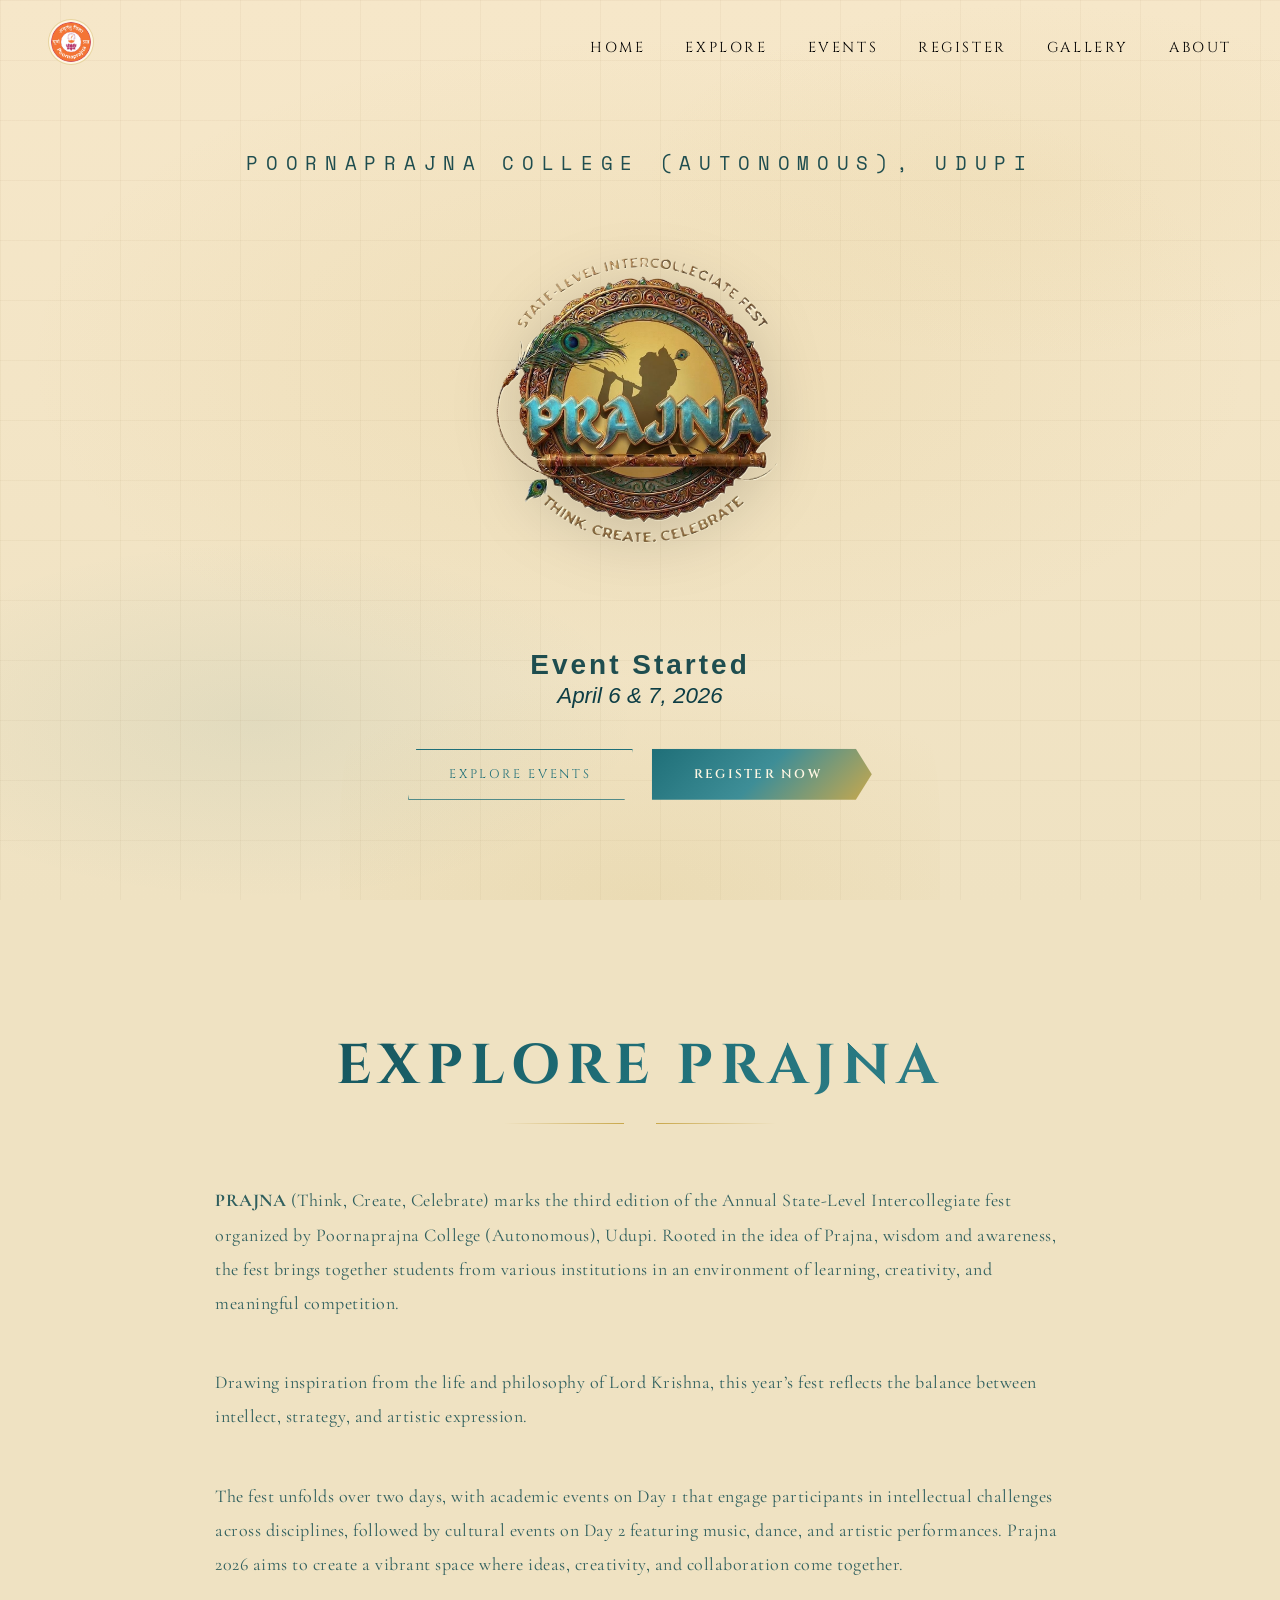
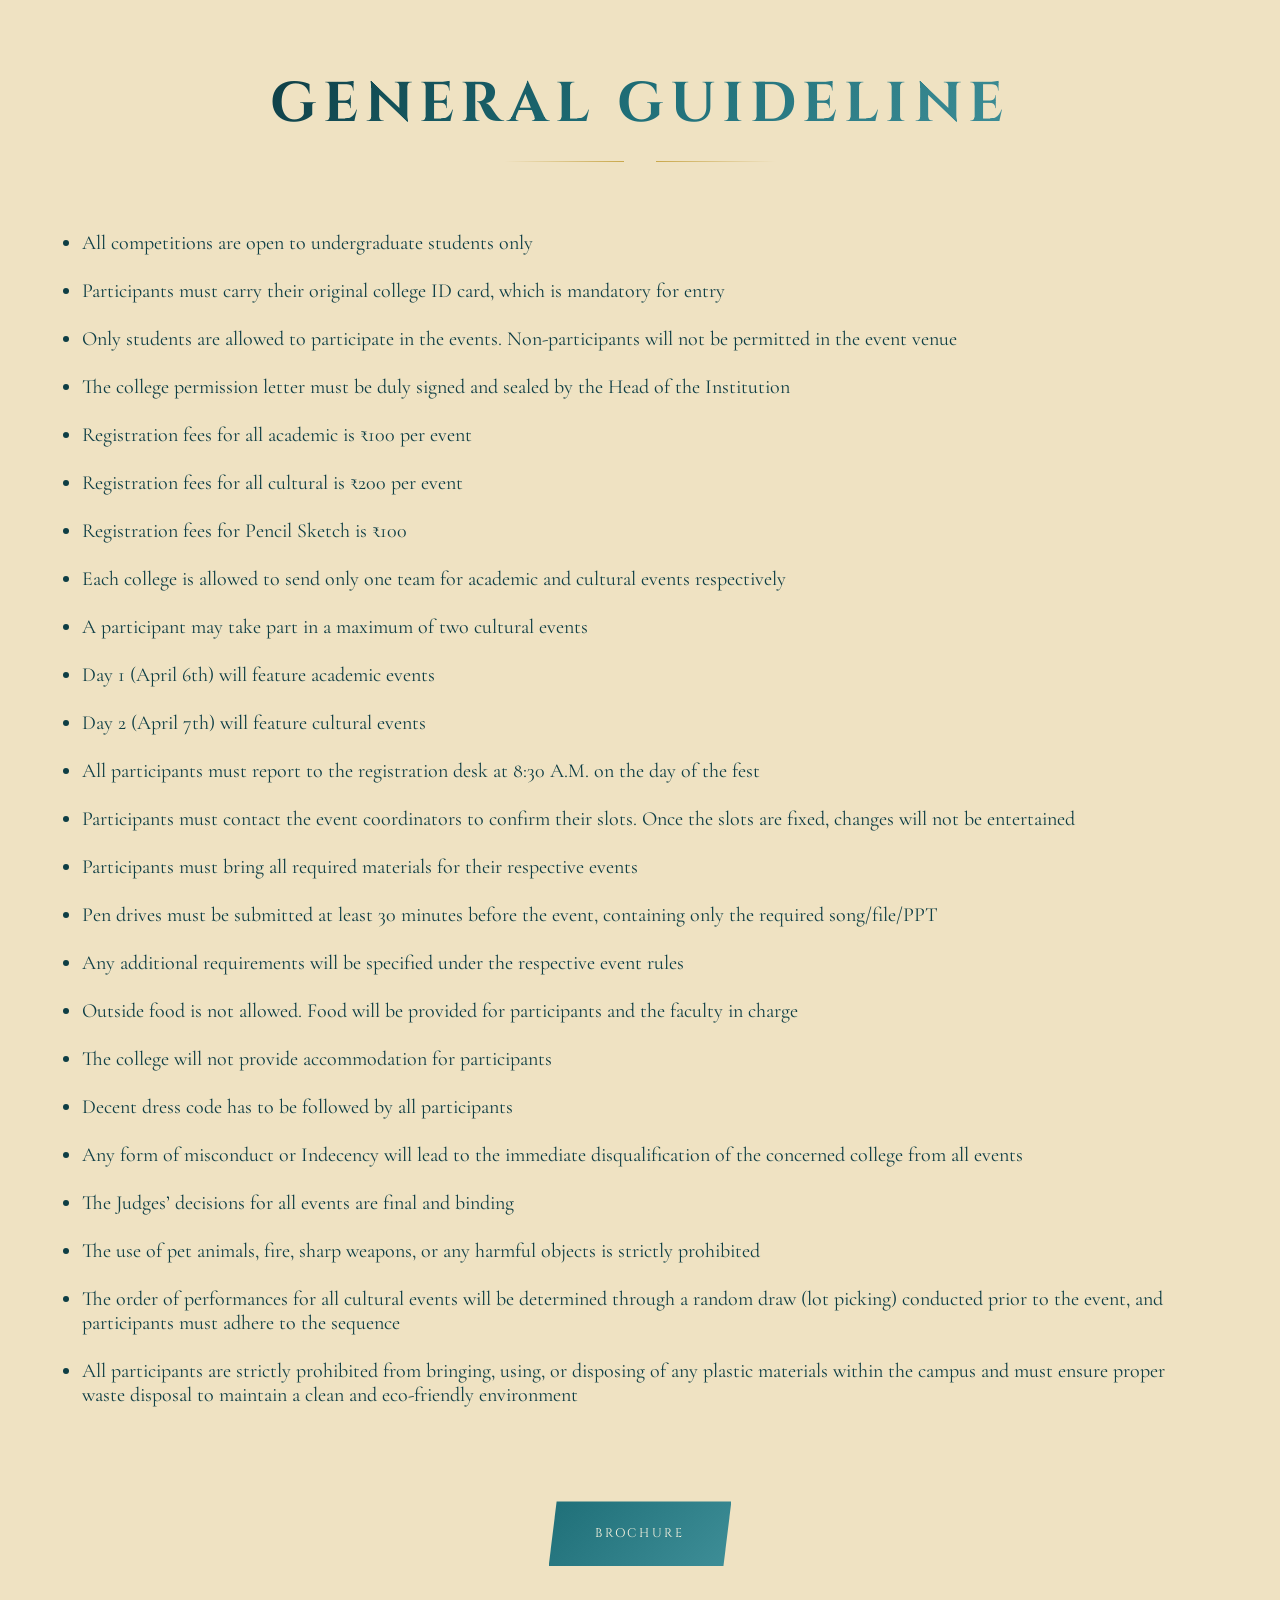
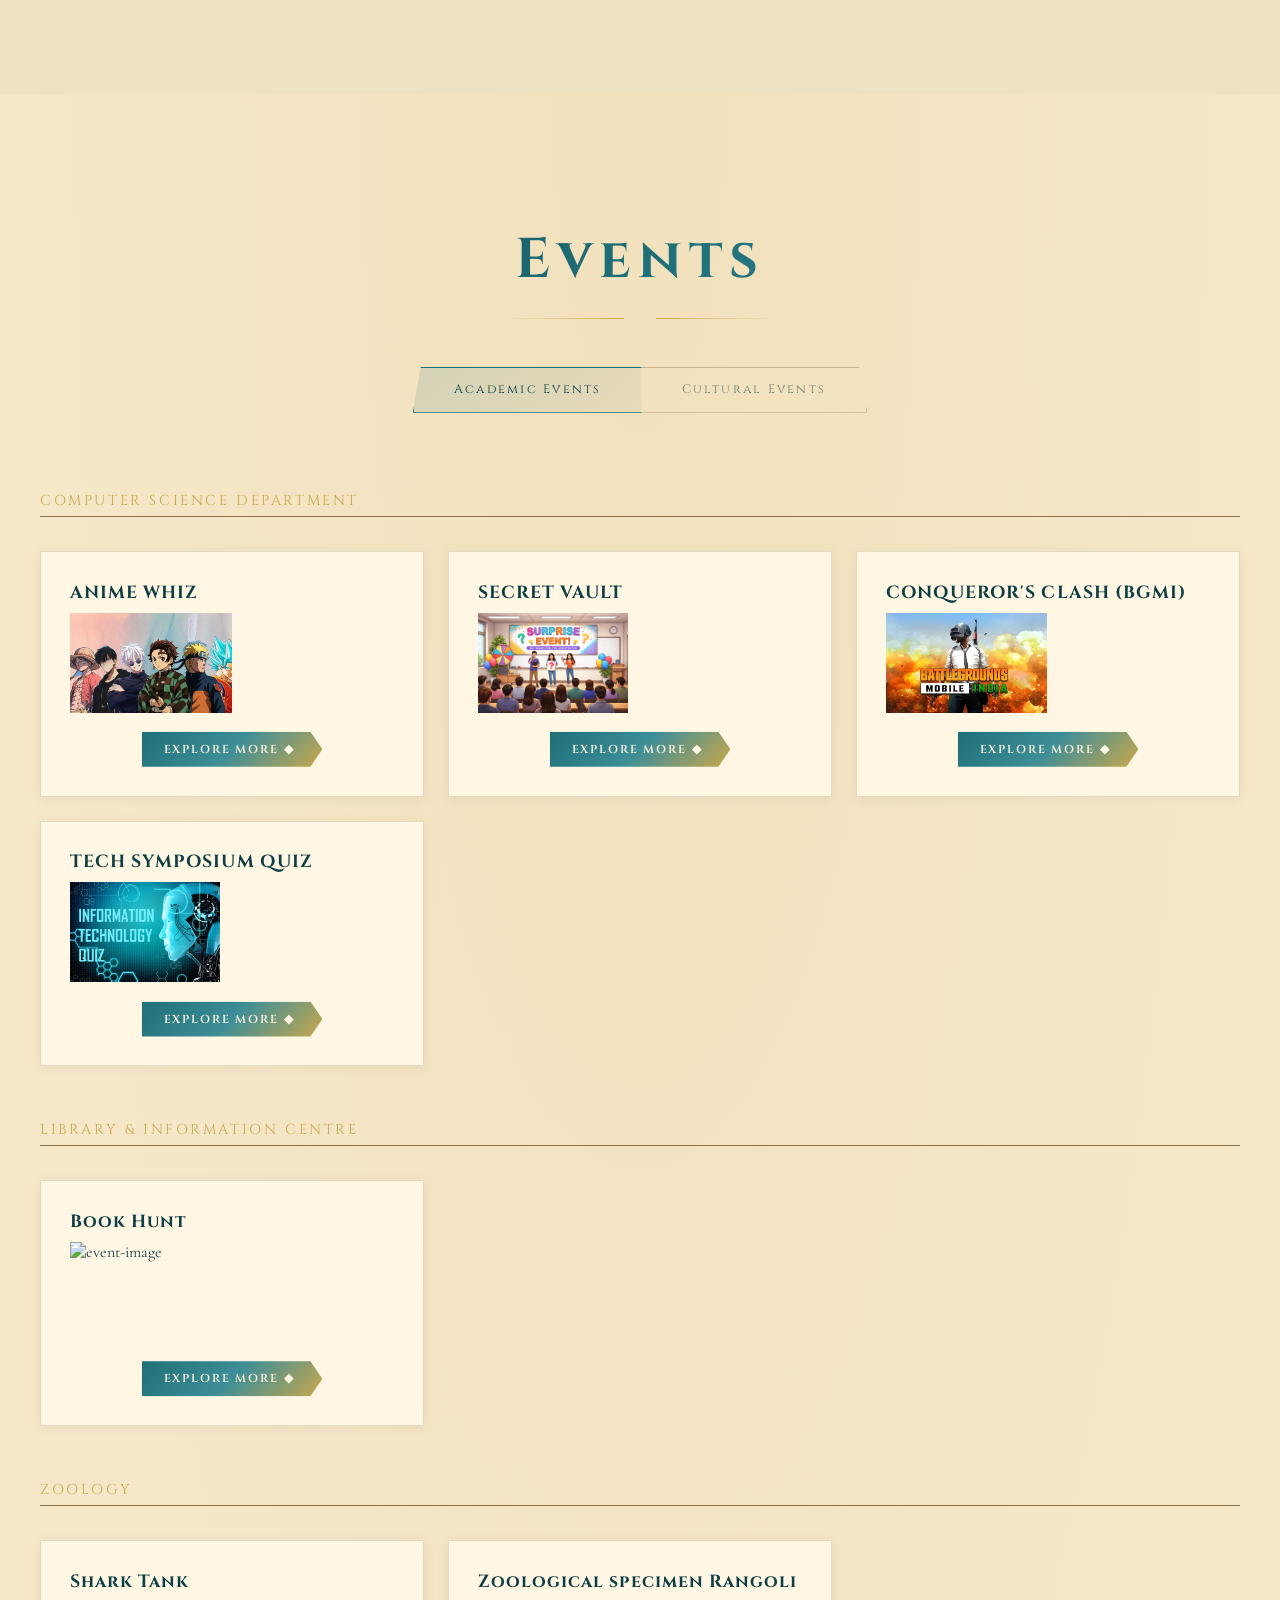
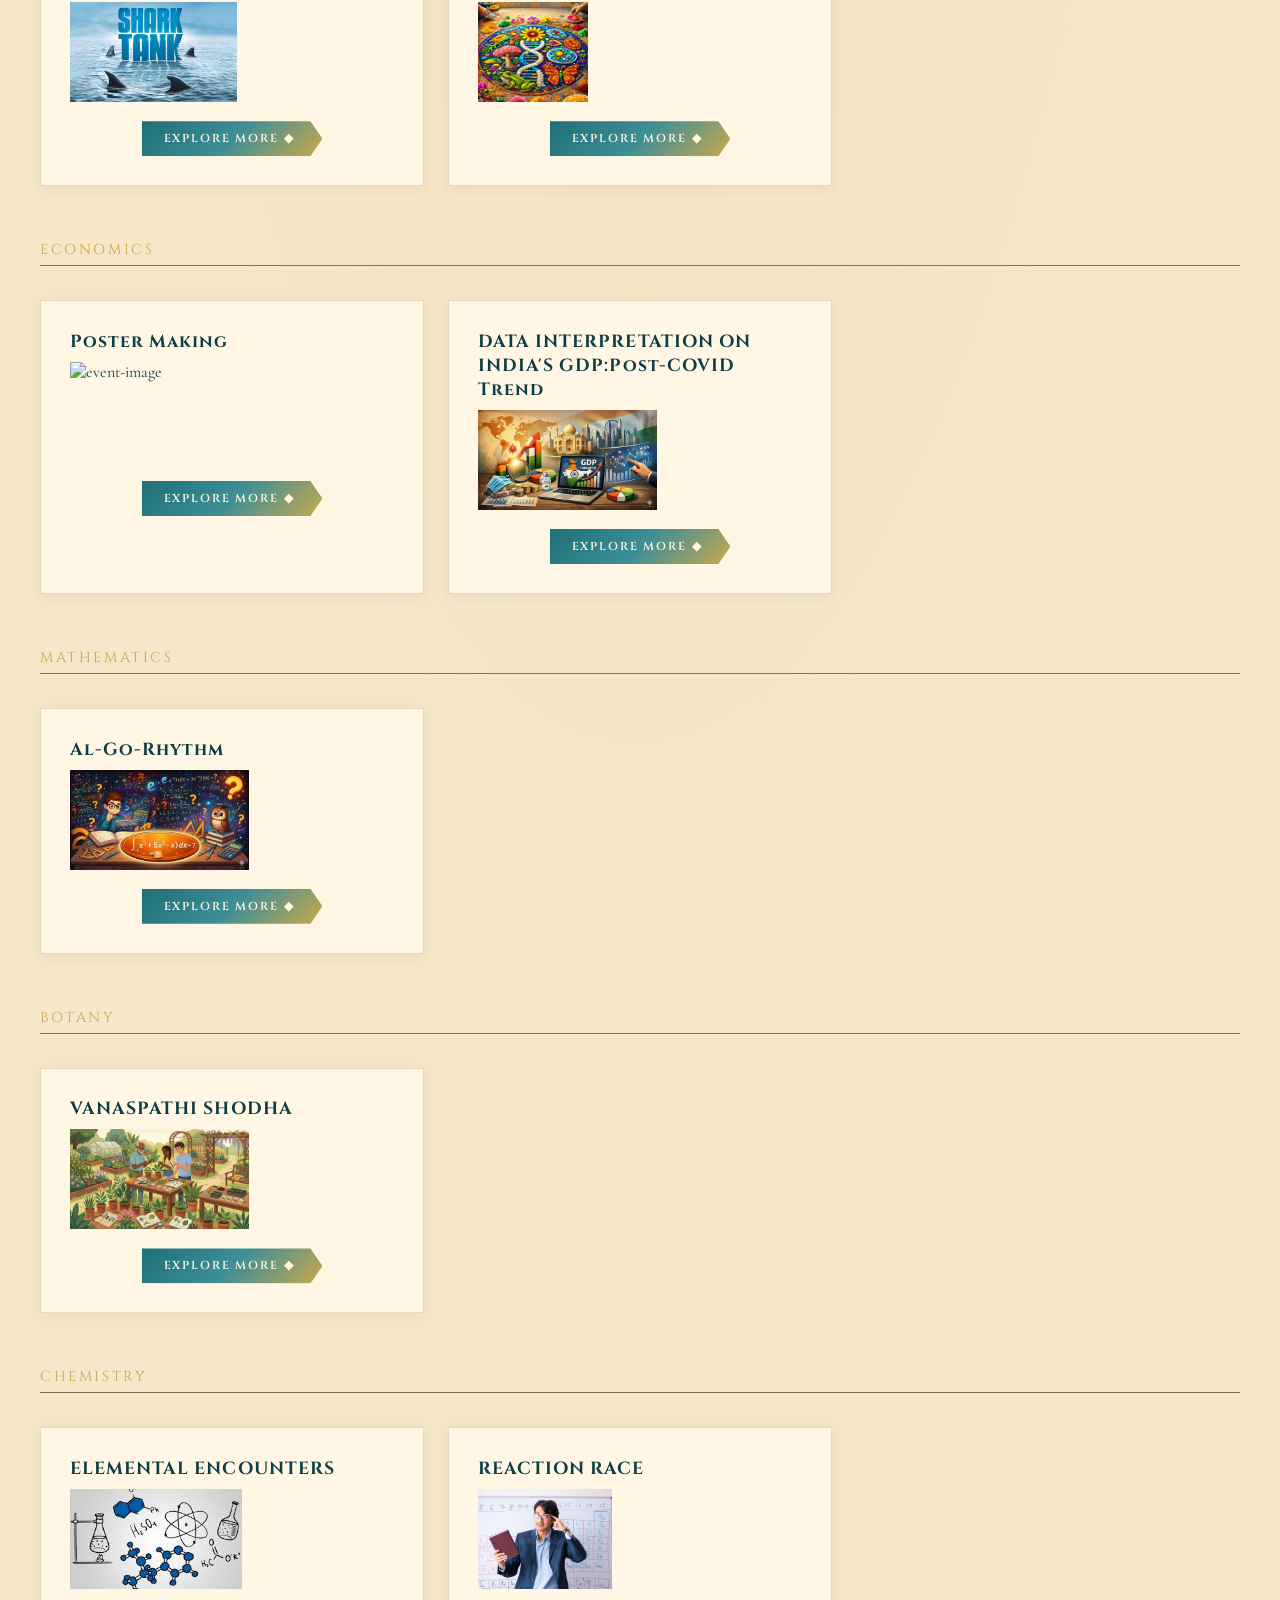
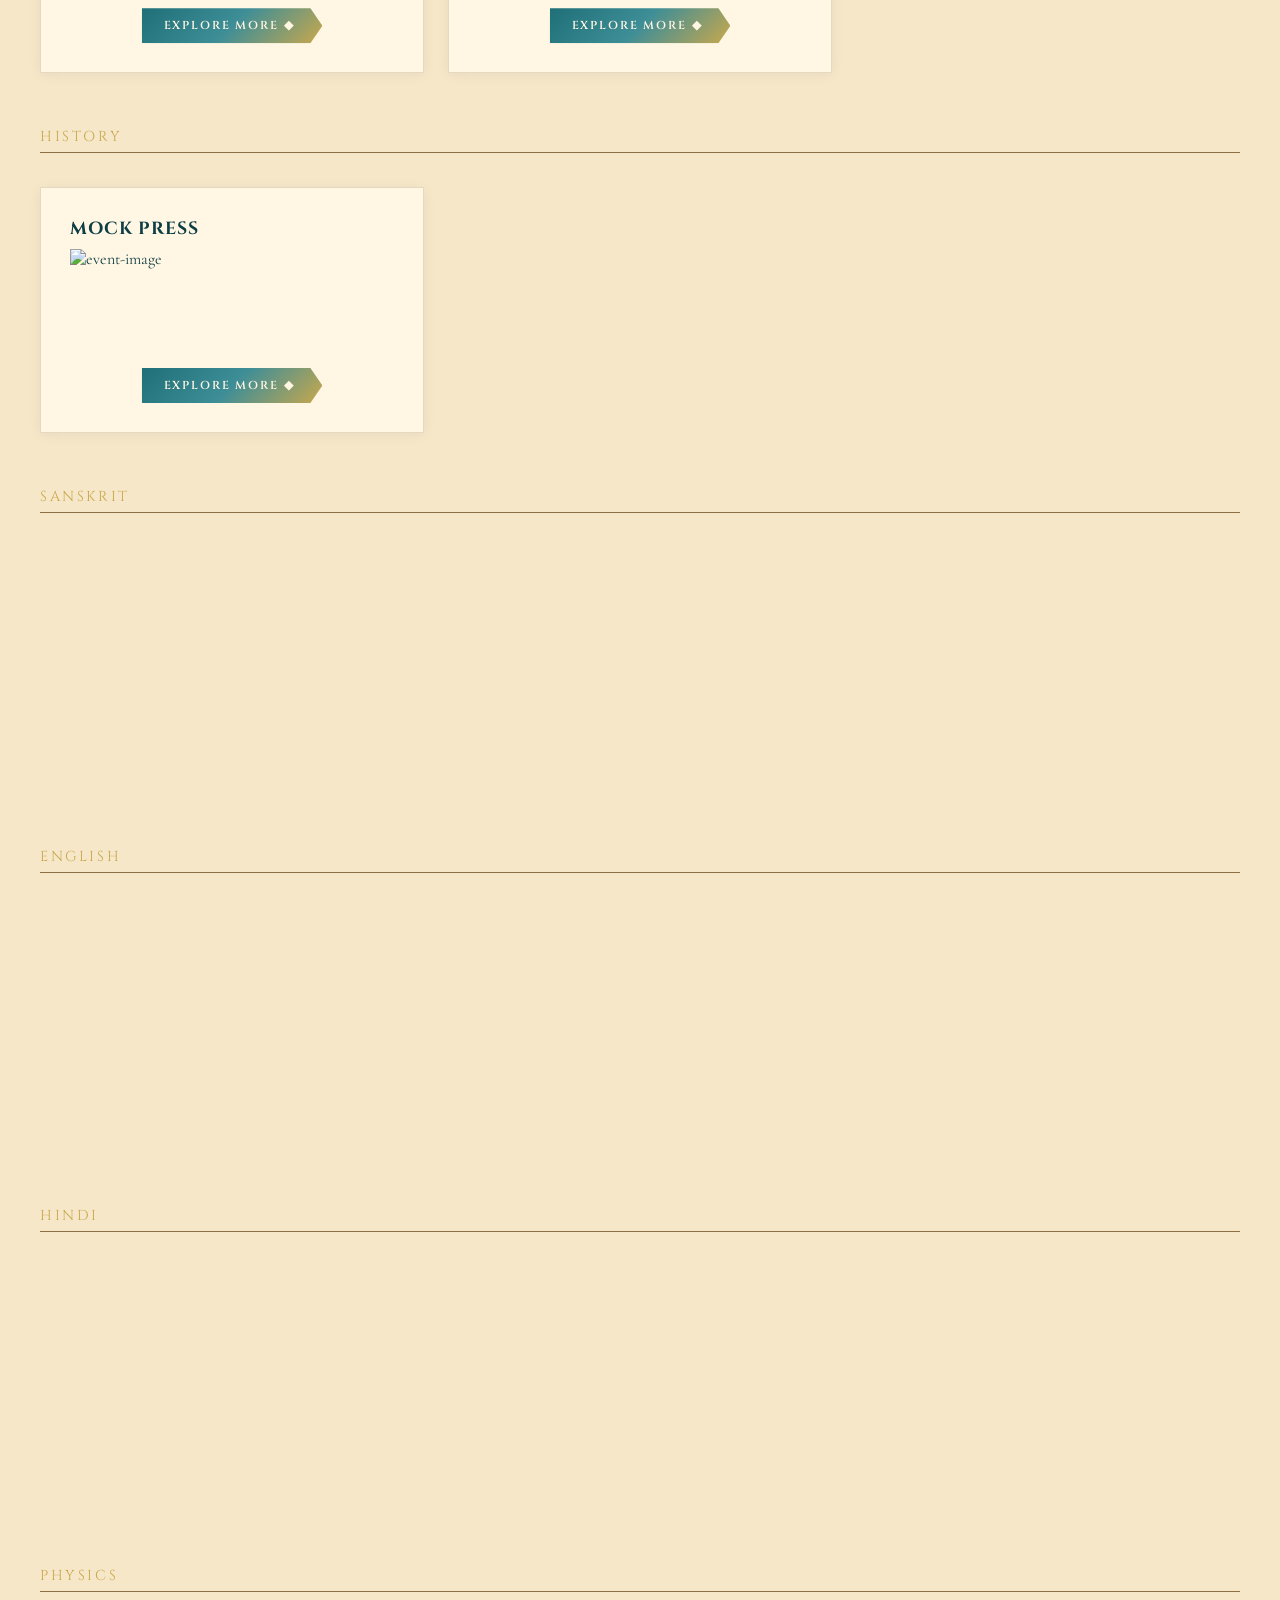
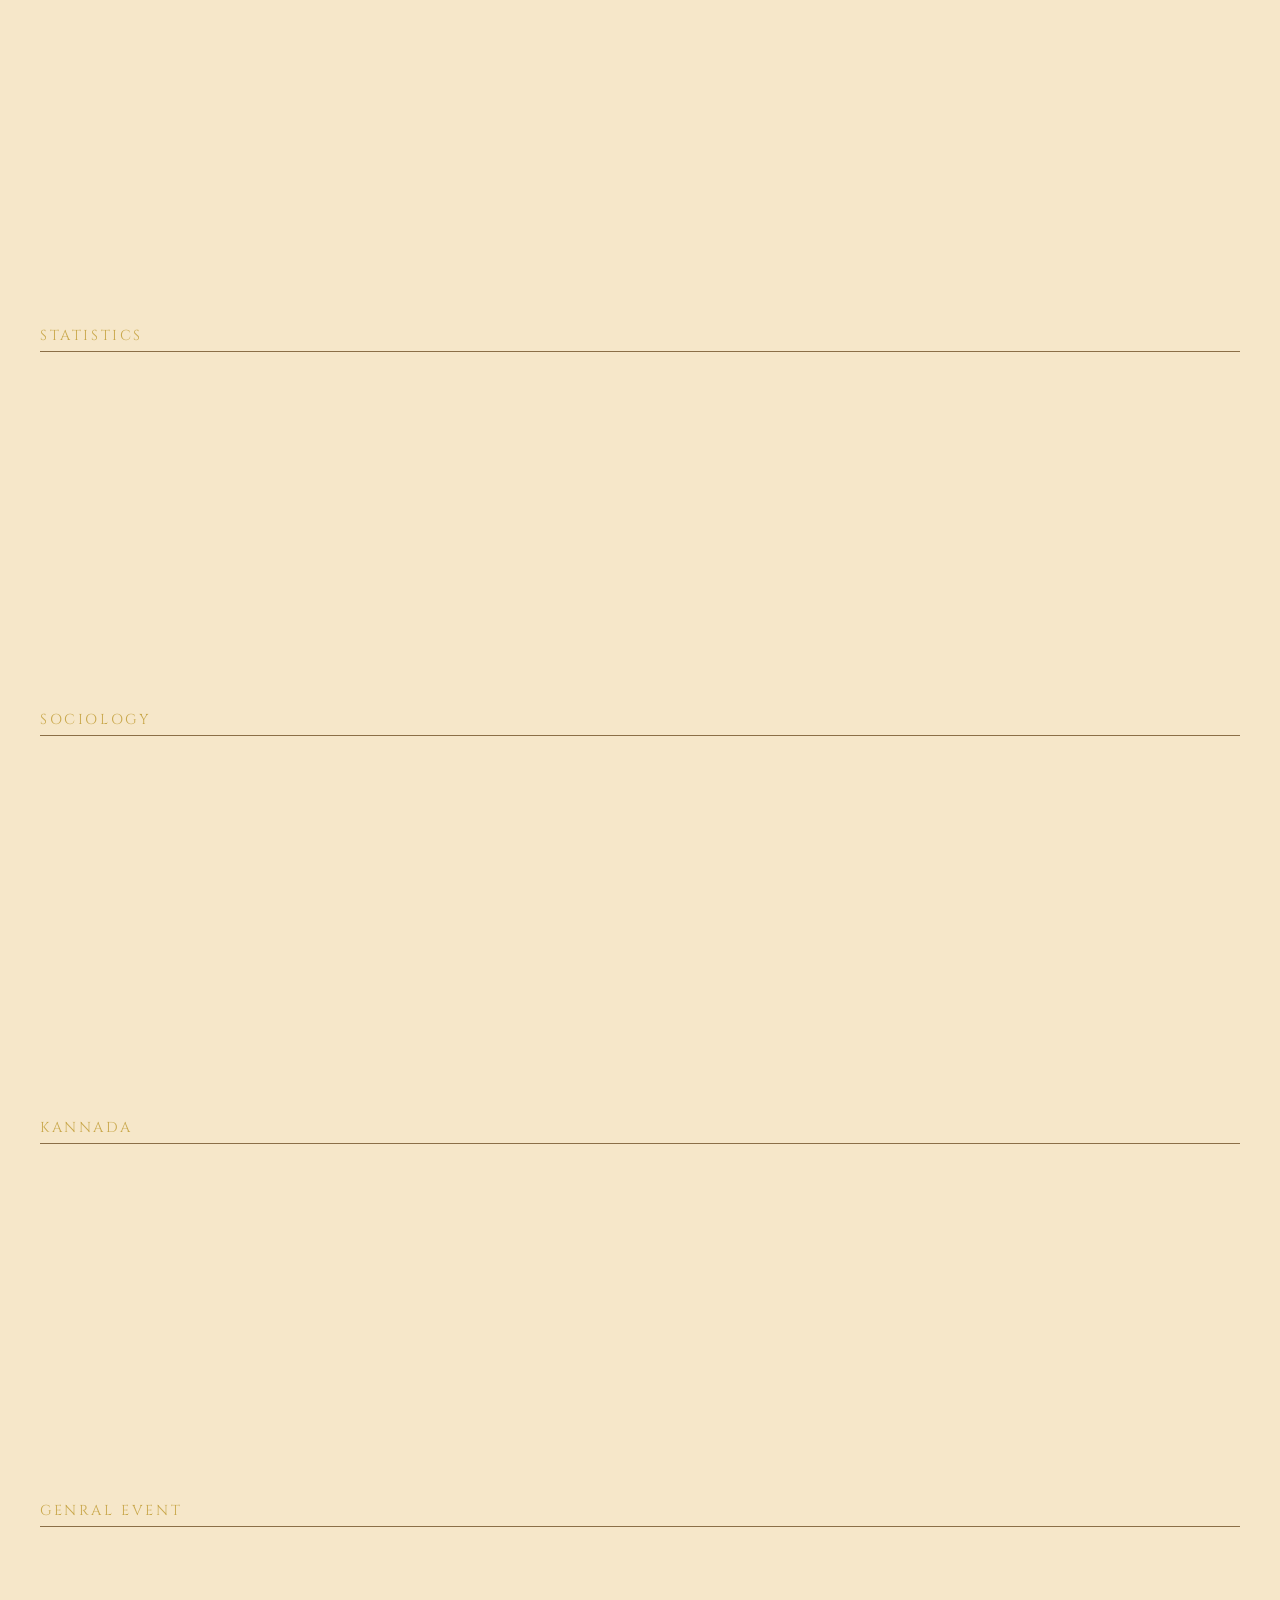
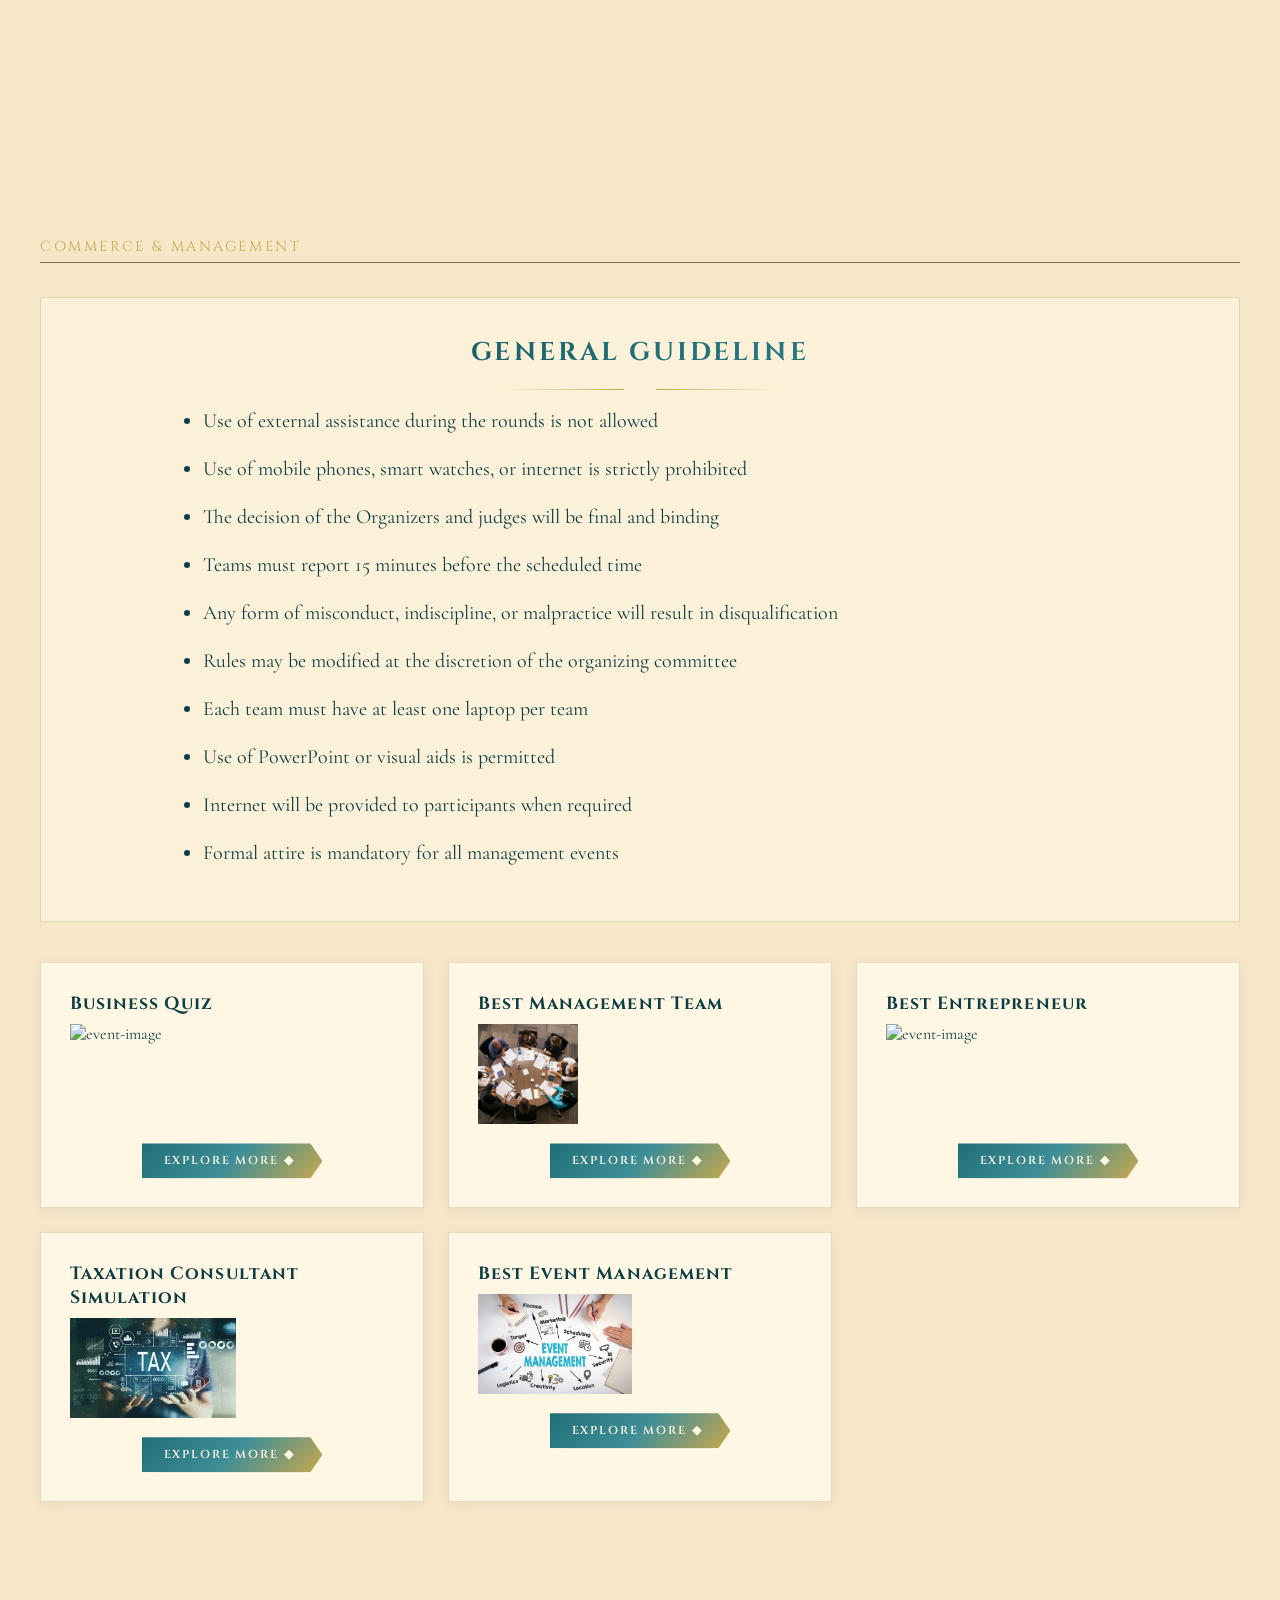
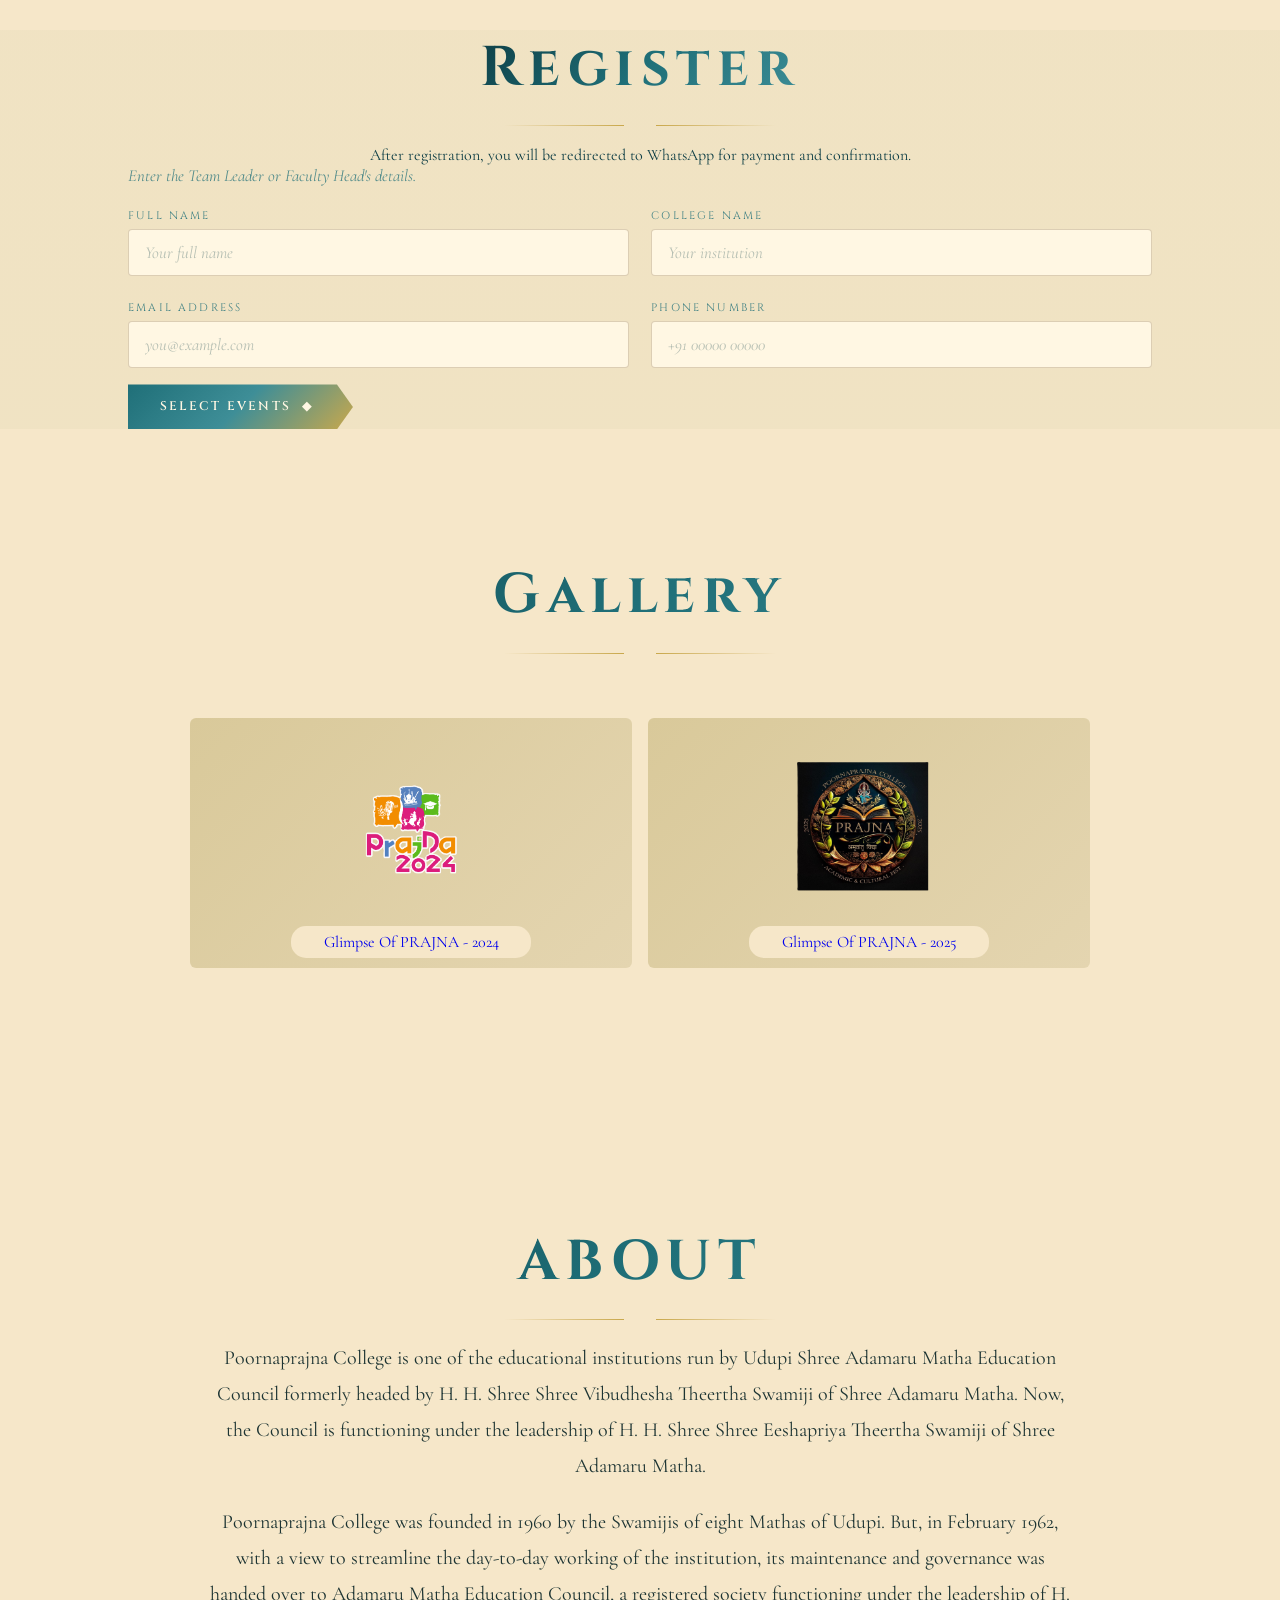
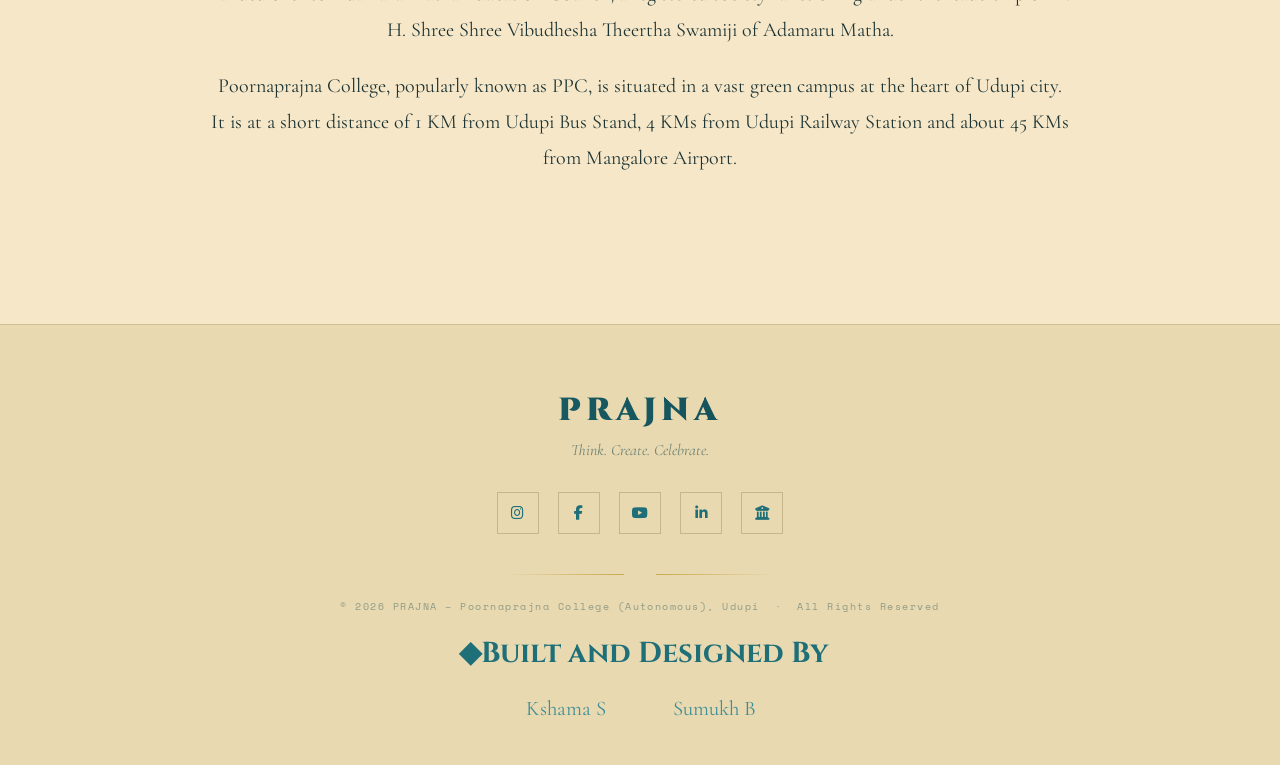
==== commit 7891e249: "Final Commit" ====
--- a/index.html
+++ b/index.html
@@ -209,11 +209,7 @@
             </li>
           </ol>
           <p>
-            <b>Faculty Coordinator:</b> Ms.Deeksha, Ms.Soujanya Devadiga
-          </p>
-          <p><b>Faculty Mobile:</b> 7204936986 / 70191 15360</p>
-          <p><b>Student Coordinator:</b> Mr.Sumanth Sharma</p>
-          <p><b>Student Mobile:</b> 9482926495</p>
+          
         </div>
       </div>
 
@@ -233,10 +229,7 @@
             </li>
             <li>Be ready for an event with unexpected twists and turns</li>
           </ol>
-          <p><b>Faculty Coordinator:</b> Mrs.Harshitha K R / Ms.Ashwini Bhat</p>
-          <p><b>Faculty Mobile:</b> 9606487221 / 8762125618</p>
-          <p><b>Student Coordinator:</b> Mr.S Harsha K</p>
-          <p><b>Student Mobile:</b> 8762073470</p>
+        
         </div>
       </div>
 
@@ -254,10 +247,7 @@
             <li>Bring your own gadgets (iPad not allowed)</li>
             <li>Internet/Wi-Fi will not be provided by the college</li>
           </ol>
-          <p><b>Faculty Coordinator:</b> Mrs. Rashmi / Ms.Nishmitha</p>
-          <p><b>Faculty Mobile:</b> 7619297170 / 6364277857</p>
-          <p><b>Student Coordinator:</b> Mr.Sohan</p>
-          <p><b>Student Mobile:</b> 7483580345</p>
+       
         </div>
       </div>
 
@@ -281,12 +271,7 @@
             <li>No electronic devices allowed</li>
             <li>Quiz Master's decision is final</li>
           </ol>
-          <p>
-            <b>Faculty Coordinator:</b> Ms. Vaishnavi R Saralaya, Ms Kavya
-          </p>
-          <p><b>Faculty Mobile:</b> 8762595799 / 6361104759</p>
-          <p><b>Student Coordinator:</b> Ms. Seema</p>
-          <p><b>Student Mobile:</b> 7676327715</p>
+         
         </div>
       </div>
 
@@ -314,10 +299,7 @@
             <li>Only one team from each college</li>
 
           </ol>
-          <p><b>Faculty Coordinator:</b> Dr.Vinay Kumar &amp; Ms.Vrinda</p>
-          <p><b>Faculty Mobile:</b> 9945037249 / 7483180417</p>
-          <p><b>Student Coordinator:</b> Ms.M B Ramashree</p>
-          <p><b>Student Mobile:</b> 9483882163</p>
+       
         </div>
       </div>
 
@@ -341,10 +323,7 @@
             <li>Participants must bring required materials</li>
             <li>All the necessary articles should be brought by the students</li>
           </ol>
-          <p><b>Faculty Coordinator:</b> Dr.Karamchand</p>
-          <p><b>Faculty Mobile:</b> 9620368961</p>
-          <p><b>Student Coordinator:</b> Mr.Abhay</p>
-          <p><b>Student Mobile:</b> 9535424087</p>
+       
         </div>
       </div>
 
@@ -363,10 +342,7 @@
             <li>Individual event</li>
            <li>Any specimen of zoology can be chosen</li>
           </ol>
-          <p><b>Faculty Coordinator:</b> Mrs.Poornima Poojari</p>
-          <p><b>Faculty Mobile:</b> 7738831667</p>
-          <p><b>Student Coordinator:</b>Ms.Kashika</p>
-          <p><b>Student Mobile:</b> 9901456370</p>
+        
         </div>
       </div>
 
@@ -388,10 +364,7 @@
             <li>Chart paper will be provided</li>
             <li>Bring your own drawing materials</li>
           </ol>
-          <p><b>Faculty Coordinator:</b> Dr. Soujanya S.Shetty</p>
-          <p><b>Faculty Mobile:</b> 9482747373</p>
-          <p><b>Student Coordinator:</b> MS.Deepa / Ms.Neetravathi</p>
-          <p><b>Student Mobile:</b> 7899271293</p>
+        
         </div>
       </div>
 
@@ -414,10 +387,7 @@
             <li>Data may be from official sources like RBI</li>
             <li>Judging criteria: Accuracy, Evidence, Trend analysis</li>
           </ol>
-          <p><b>Faculty Coordinator:</b> Dr. Gopi H</p>
-          <p><b>Faculty Mobile:</b> 8553858123</p>
-          <p><b>Student Coordinator:</b> Mrs. Pranamya, Ms. Ajna</p>
-          <p><b>Student Mobile:</b> 9686057652 / 7483399353</p>
+      
         </div>
       </div>
 
@@ -437,10 +407,7 @@
             <li>Two participants make a team</li>
             <li>Basic Mathematics knowledge required</li>
           </ol>
-          <p><b>Faculty Coordinator:</b> Ms. Vaishnavi Bhat</p>
-          <p><b>Faculty Mobile:</b> +91 9148530570</p>
-          <p><b>Student Coordinator:</b> Manvith</p>
-          <p><b>Student Mobile:</b> 7829260859</p>
+       
         </div>
       </div>
 
@@ -473,12 +440,7 @@
             </li>
             <li>The decision of the judges will be final</li>
           </ol>
-          <p>
-            <b>Faculty Coordinator:</b> Mrs.Pratheeksha
-          </p>
-          <p><b>Faculty Mobile:</b> 8548073396</p>
-          <p><b>Student Coordinator:</b> Ms.Harshini</p>
-          <p><b>Student Mobile:</b> 9741088969</p>
+        
         </div>
       </div>
 
@@ -499,10 +461,7 @@
             <li>Includes series of rounds</li>
             <li>Both practical & chemistry theory rounds included</li>
           </ol>
-          <p><b>Faculty Coordinator:</b> Dr. Mahesh Bhat</p>
-          <p><b>Faculty Mobile:</b> 9538065170</p>
-          <p><b>Student Coordinator:</b> Khushi Nayak</p>
-          <p><b>Student Mobile:</b> 6362856747</p>
+       
         </div>
       </div>
 
@@ -520,10 +479,7 @@
             <li>Chemistry knowledge is must</li>
             <li>Named reactions and practical knowledge will be tested</li>
           </ol>
-          <p><b>Faculty Coordinator:</b> Dr. Rangaswamy J.</p>
-          <p><b>Faculty Mobile:</b> 9738715841</p>
-          <p><b>Student Coordinator:</b>MS.Jayashri</p>
-          <p><b>Student Mobile:</b> 8660313383</p>
+        
         </div>
       </div>
 
@@ -554,15 +510,7 @@
             <li>Judges' decision will be final</li>
             <li>Open to students of all streams</li>
           </ol>
-          <p>
-            <b>Faculty Coordinator:</b> Mr. Mahesh Shetty, Mrs.
-            Subbalakshmi Shetty
-          </p>
-          <p><b>Faculty Mobile:</b> 6361293251 / 9483807099</p>
-          <p>
-            <b>Student Coordinator:</b> Mr. Praveen/ Ms.Deekshitha
-          </p>
-          <p><b>Student Mobile:</b> 7795291996 / 9481056502</p>
+        
         </div>
       </div>
 
@@ -585,14 +533,7 @@
             <li>Topics related to History</li>
             <li>Judges' decision is final</li>
           </ol>
-          <p>
-            <b>Faculty Coordinator:</b> Mr. Mahesh Shetty
-          </p>
-          <p><b>Faculty Mobile:</b> 6361293251 </p>
-          <p>
-            <b>Student Coordinator:</b> Mr.Chethan, Ms.Asha H N
-          </p>
-          <p><b>Student Mobile:</b> 7676400152 / 6363323216</p>
+        
         </div>
       </div>
 
@@ -615,10 +556,7 @@
             <li>Time: 05+01 = 06 minutes</li>
             <li>Topic: भगवद्गीतायाः सार्वकालिकत्वम्</li>
           </ol>
-          <p><b>Faculty Coordinator:</b> Dr. Ananda Acharya UV</p>
-          <p><b>Faculty Mobile:</b> 9980530553</p>
-          <p><b>Student Coordinator:</b> Ms.Rajarajeshwari</p>
-          <p><b>Student Mobile:</b> 9481760273</p>
+         
         </div>
       </div>
 
@@ -637,10 +575,7 @@
             <li>Oral round + Written round</li>
             <li>Quiz on Samskrita Literature and Bharateeya Samskruti</li>
           </ol>
-          <p><b>Faculty Coordinator:</b> Dr. Ananda Acharya UV</p>
-          <p><b>Faculty Mobile:</b> 9980530553</p>
-          <p><b>Student Coordinator:</b> MS.Akshata Ramachandra bhat </p>
-          <p><b>Student Mobile:</b> — 8197504117</p>
+       
         </div>
       </div>
 
@@ -663,10 +598,7 @@
             <li>Story should not exceed 2 pages</li>
             <li>A picture will be given on the spot</li>
           </ol>
-          <p><b>Faculty Coordinator:</b> Ms.Amratha Bhat</p>
-          <p><b>Faculty Mobile:</b> 776011452</p>
-          <p><b>Student Coordinator:</b> Ms. Jayashree</p>
-          <p><b>Student Mobile:</b> 6366542329</p>
+        
         </div>
       </div>
 
@@ -689,10 +621,7 @@
             <li>Language: English</li>
             <li>Genral topics will be given</li>
           </ol>
-          <p><b>Faculty Coordinator:</b> Mrs.Geetha</p>
-          <p><b>Faculty Mobile:</b> 9743429992</p>
-          <p><b>Student Coordinator:</b> Ms.Ranjitha</p>
-          <p><b>Student Mobile:</b> 6363588264</p>
+        
         </div>
       </div>
 
@@ -715,10 +644,7 @@
             <li>Only Hindi songs allowed</li>
             <li>Judges' decision is final</li>
           </ol>
-          <p><b>Faculty Coordinator:</b> Dr.S.Lourata</p>
-          <p><b>Faculty Mobile:</b> 9994519291</p>
-          <p><b>Student Coordinator:</b> Ms.Bindiya </p>
-          <p><b>Student Mobile:</b>9110467815</p>
+       
         </div>
       </div>
 
@@ -746,13 +672,7 @@
             </li>
             <li>If there are more teams, necessary changes will be made in the rounds</li>
           </ol>
-          <p><b>Faculty Coordinator:</b> Dr.Bhairavi R.Pandya</p>
-          <p><b>Faculty Mobile:</b> 9880477796</p>
-          <p>
-            <b>Student Coordinator:</b> Ms.Amika
-
-          </p>
-          <p><b>Student Mobile:</b> 9136369231</p>
+        
         </div>
       </div>
 
@@ -782,13 +702,7 @@
             <li>Half an hour time will be given to write prepare song on the track.</li>
             <li>Judges' decision is final</li>
           </ol>
-          <p>
-            <b>Faculty Coordinator:</b> Dr. Nishkala K.R &amp; Dr. Lakshmeesha
-            B.Rao
-          </p>
-          <p><b>Faculty Mobile:</b>9481266450/98809 09165</p>
-          <p><b>Student Coordinator:</b> Ms.Shreya</p>
-          <p><b>Student Mobile:</b>8431605141</p>
+        
         </div>
       </div>
 
@@ -813,10 +727,7 @@
             <li>No stationery items would be provide at the venue</li>
             <li>Open to all streams</li>
           </ol>
-          <p><b>Faculty Coordinator:</b> Mrs.Shruthi</p>
-          <p><b>Faculty Mobile:</b> 9743286638</p>
-          <p><b>Student Coordinator:</b> MS.Thrisha</p>
-          <p><b>Student Mobile:</b> 8867976510</p>
+        
         </div>
       </div>
 
@@ -845,10 +756,7 @@
             <li>No stationery will be provided</li>
             <li>Open to all streams</li>
           </ol>
-          <p><b>Faculty Coordinator:</b> Mrs.Shalini</p>
-          <p><b>Faculty Mobile:</b> 9480468918</p>
-          <p><b>Student Coordinator:</b> Ms.Veeksha</p>
-          <p><b>Student Mobile:</b> 8904184180</p>
+       
         </div>
       </div>
 
@@ -869,10 +777,7 @@
             <li>Judges decision will be final</li>
             <li>Open to all streams</li>
           </ol>
-          <p><b>Faculty Coordinator:</b> Dr. Vinodh Kumar</p>
-          <p><b>Faculty Mobile:</b> 900177307</p>
-          <p><b>Student Coordinator:</b> Mr. Ayyappa </p>
-          <p><b>Student Mobile:</b> 8088710042</p>
+         
         </div>
       </div>
 
@@ -899,10 +804,7 @@
             <li>Judges' opinion is final</li>
             <li>Question and answer copy will be provided</li>
           </ol>
-          <p><b>Faculty Coordinator:</b> Dr.Shivakumara Alagodu</p>
-          <p><b>Faculty Mobile:</b> 9482703082</p>
-          <p><b>Student Coordinator:</b> Mr.Mahesh</p>
-          <p><b>Student Mobile:</b> 7204192616</p>
+      
         </div>
       </div>
 
@@ -923,10 +825,7 @@
             <li>Copied poems will be rejected</li>
             <li>The decision of the judges is final</li>
           </ol>
-          <p><b>Faculty Coordinator:</b> Dr.Nagaraj G.P</p>
-          <p><b>Faculty Mobile:</b> 9902502586</p>
-          <p><b>Student Coordinator:</b> Ms.Shreya</p>
-          <p><b>Student Mobile:</b> 9972116376</p>
+       
         </div>
       </div>
 
@@ -950,10 +849,7 @@
             <li>The file should be uploaded in a pendrive and submitted to the staff coordinator</li>
             <li>It is a 2 day event</li>
           </ul>
-          <p><b>Faculty Coordinator:</b>Mrs.Snehalatha G Shettigar </p>
-          <p><b>Faculty Mobile:</b> 9600113443</p>
-          <p><b>Student Coordinator:</b> Yashant</p>
-          <p><b>Student Mobile:</b> 9110257473</p>
+       
         </div>
       </div>
       </div>
@@ -1014,10 +910,7 @@
             <li>In case of a tie, a tie-breaker round will be conducted</li>
             </ul>
           </ol>
-          <p><b>Faculty Coordinator:</b> Ms. Preethi</p>
-          <p><b>Faculty Mobile:</b> 9353333264</p>
-          <p><b>Student Coordinator:</b> Ms. Amrutha Rao</p>
-          <p><b>Student Mobile:</b> 8904509882</p>
+       
         </div>
       </div>
 
@@ -1045,10 +938,6 @@
             <li>Each participant must perform only the role assigned to them</li>
           </ol>
 
-          <p><b>Faculty Coordinator:</b> Ms. Sriraksha</p>
-          <p><b>Faculty Mobile:</b> 9886842246</p>
-          <p><b>Student Coordinator:</b> Ms. Sharal</p>
-          <p><b>Student Mobile:</b>8431752176</p>
         </div>
       </div>
 
@@ -1080,10 +969,7 @@
             <li>Each participant will be given specific time for presentation and Q&amp;A</li>
             <li>Judges will evaluate based on innovation, feasibility, financial viability, and presentation</li>
           </ol>
-          <p><b>Faculty Coordinator:</b> Ms. Rashmitha</p>
-          <p><b>Faculty Mobile:</b> 8197466708</p>
-          <p><b>Student Coordinator:</b> Ms. Siri</p>
-          <p><b>Student Mobile:</b>9148179426</p>
+      
         </div>
       </div>
 
@@ -1110,10 +996,7 @@
               solution</li>
             <li>Participants may use calculators when required</li>
           </ol>
-          <p><b>Faculty Coordinator:</b> Mr. Sandeep Shetty</p>
-          <p><b>Faculty Mobile:</b> 9900900061</p>
-          <p><b>Student Coordinator:</b> Ms. Shresta Shetty</p>
-          <p><b>Student Mobile:</b> 8369445637</p>
+         
         </div>
       </div>
 
@@ -1139,11 +1022,7 @@
             <li>Teams must present their plan within the specified time limit</li>
           </ol>
 
-          <p><b>Faculty Coordinator:</b> Mr. Harshal Rao</p>
-          <p><b>Faculty Mobile:</b> +91 9483737588</p>
-          <p><b>Student Coordinator:</b> Ms. Tanvi Shetty</p>
-          <p><b>Student Mobile:</b> 6362791778</p>
-
+      
         </div>
       </div>
 </div>
@@ -1182,10 +1061,7 @@
             <li><b>Venue</b> – Poornaprajna Auditorium</li>
             <li><b>Time</b> – 10:00 am to 11:30 am</li>
           </ol>
-          <p><b>Faculty Coordinator: </b> Mrs.Swathi P k</p>
-          <p><b>Faculty Mobile:</b> 7338609612</p>
-          <p><b>Student Coordinator:</b> Mrs.Divya Devadiga</p>
-          <p><b>Student Mobile:</b> 7892083460</p>
+       
         </div>
       </div>
 
@@ -1213,10 +1089,7 @@
             <li><b>Venue</b> – Poornaprajna Auditorium</li>
             <li><b>Time</b> - Time-10:00 am to 11:30am</li>
           </ol>
-          <p><b>Faculty Coordinator:</b> Mrs.Thejaswini</p>
-          <p><b>Faculty Mobile:</b> 7892112724</p>
-          <p><b>Student Coordinator:</b> Ms.Shrinitha</p>
-          <p><b>Student Mobile:</b> 8971595916</p>
+       
         </div>
       </div>
 
@@ -1283,10 +1156,7 @@
             <li><b>Venue</b> - Poornaprajna Auditorium</li>
             <li><b>Time</b> - 1.30pm - 2.30pm</li>
           </ol>
-          <p><b>Faculty Coordinator:</b> Mrs.Pratibha S Bhat</p>
-          <p><b>Faculty Mobile:</b> 9481846745</p>
-          <p><b>Student Coordinator:</b> Ms.Yashaswini Ashok, Ms.Shrinidhi</p>
-          <p><b>Student Mobile:</b> 6361176493 / 9964070627</p>
+       
         </div>
       </div>
 
@@ -1319,10 +1189,7 @@
             <li><b>Venue:</b> Poornaprajna Auditorium</li>
             <li><b>Time:</b> 11.45am - 1.00pm</li>
           </ol>
-          <p><b>Faculty Coordinator:</b> Ms.Deeksha</p>
-          <p><b>Faculty Mobile:</b> 7204936986</p>
-          <p><b>Student Coordinator:</b> Ms.Sindhu Hegde, Ms.Rasha Ranjan Nayak </p>
-          <p><b>Student Mobile:</b> 9980761183 / 9741640763</p>
+        
         </div>
       </div>
 
@@ -1359,10 +1226,7 @@
             <li><b>Venue:</b> PPC Evening College Veranda</li>
             <li><b>Time:</b> 11.30am - 1.00pm</li>
           </ol>
-          <p><b>Faculty Coordinator:</b> Ms.Pavithra</p>
-          <p><b>Faculty Mobile:</b> 9964876373</p>
-          <p><b>Student Coordinator:</b> Ms.Arpitha</p>
-          <p><b>Student Mobile:</b> 6361749307</p>
+      
         </div>
       </div>
 
@@ -1423,10 +1287,7 @@
             <li><b>Venue:</b> Poornaprajna Auditorium</li>
             <li><b>Time:</b> 2.30pm - 4.00pm</li>
           </ol>
-          <p><b>Faculty Coordinator:</b> Mrs.Shailaja Girish, Mrs.Shruthi</p>
-          <p><b>Faculty Mobile:</b> 8147998277 / 974328663</p>
-          <p><b>Student Coordinator:</b> Ms.Sahana Naik</p>
-          <p><b>Student Mobile:</b> 6364516088</p>
+         
         </div>
       </div>
 
@@ -1610,6 +1471,14 @@
       © 2026 PRAJNA – Poornaprajna College (Autonomous), Udupi &nbsp;·&nbsp;
       All Rights Reserved
     </p>
+    <br>
+    <h3 class="creator-head">&nbsp;◆Built and Designed By</h3><br>
+    <div class="creators">
+ <a href="https://www.linkedin.com/in/kshama-s-717658390/" target="_blank">Kshama S</a>
+ <a href="https://www.linkedin.com/in/sumukh-bhat-81820a338/" target="_blank">Sumukh B</a>
+    </div>
+   
+
   </footer>
 
   <!-- Scroll to top -->
--- a/style.css
+++ b/style.css
@@ -2503,62 +2503,53 @@
   margin: auto;
 }
 
-/* creators section */
-.footer-creators {
-  margin-top: 1.5rem;
-}
-
-.creator-title {
-  font-family: "Cormorant Garamond", serif;
-  font-size: 1rem;
-  color: var(--teal-dark);
-  opacity: 0.7;
-  margin-bottom: 0.4rem;
-  font-style: italic;
-}
-
-.creator-names {
-  font-family: "Cinzel", serif;
-  font-size: 1.1rem;
-  letter-spacing: 0.12em;
-  color: var(--teal);
-  display: flex;
-  justify-content: center;
-  align-items: center;
-  gap: 0.6rem;
-  margin-bottom: 0.4rem;
-}
-
-.creator-names span {
-  transition: all 0.3s ease;
-  cursor: default;
-}
-
-.creator-names span:hover {
-  color: var(--gold);
-  text-shadow: 0 0 8px rgba(201, 168, 76, 0.5);
-}
-
-.divider {
-  opacity: 0.5;
-  font-size: 0.8rem;
-}
-
-.creator-role {
-  font-size: 0.85rem;
-  color: rgba(14, 62, 69, 0.6);
-  letter-spacing: 0.08em;
-}
-
-/* copyright tweak */
-.footer-copy {
-  margin-top: 1.8rem;
-  font-size: 0.65rem;
-  letter-spacing: 0.15em;
-  color: rgba(14, 62, 69, 0.45);
-}
-
-.creator-names a{
-  color: black;
+
+.creator-head{
+  font-size: 1.8rem;
+  color:#1f6f78;
+  font-family: "Cinzel", serif;
+}
+
+.creators{
+  display: flex;
+  justify-content: center;
+  align-items: center;
+  gap: 20px;
+}
+.creators a {
+  color: #3e8e97;
+  font-size: 1.3rem;
   text-decoration: none;
-}+  width: 8rem;
+  height: 2rem;
+  display: flex;
+  justify-content: center;
+  align-items: center;
+  border-radius: 10px;
+  position: relative;
+  overflow: hidden;
+  transition: color 0.4s ease;
+  z-index: 0;
+}
+
+.creators a::before {
+  content: "";
+  background-color: #3e8e97;
+  position: absolute;
+  top: 0;
+  left: 0;
+  width: 0;
+  height: 100%;
+  border-radius: 10px;
+  transition: width 0.4s ease;
+  z-index: -1;
+}
+
+.creators a:hover::before {
+  width: 100%;
+}
+
+.creators a:hover {
+  cursor: pointer;
+  color: #fff; 
+}
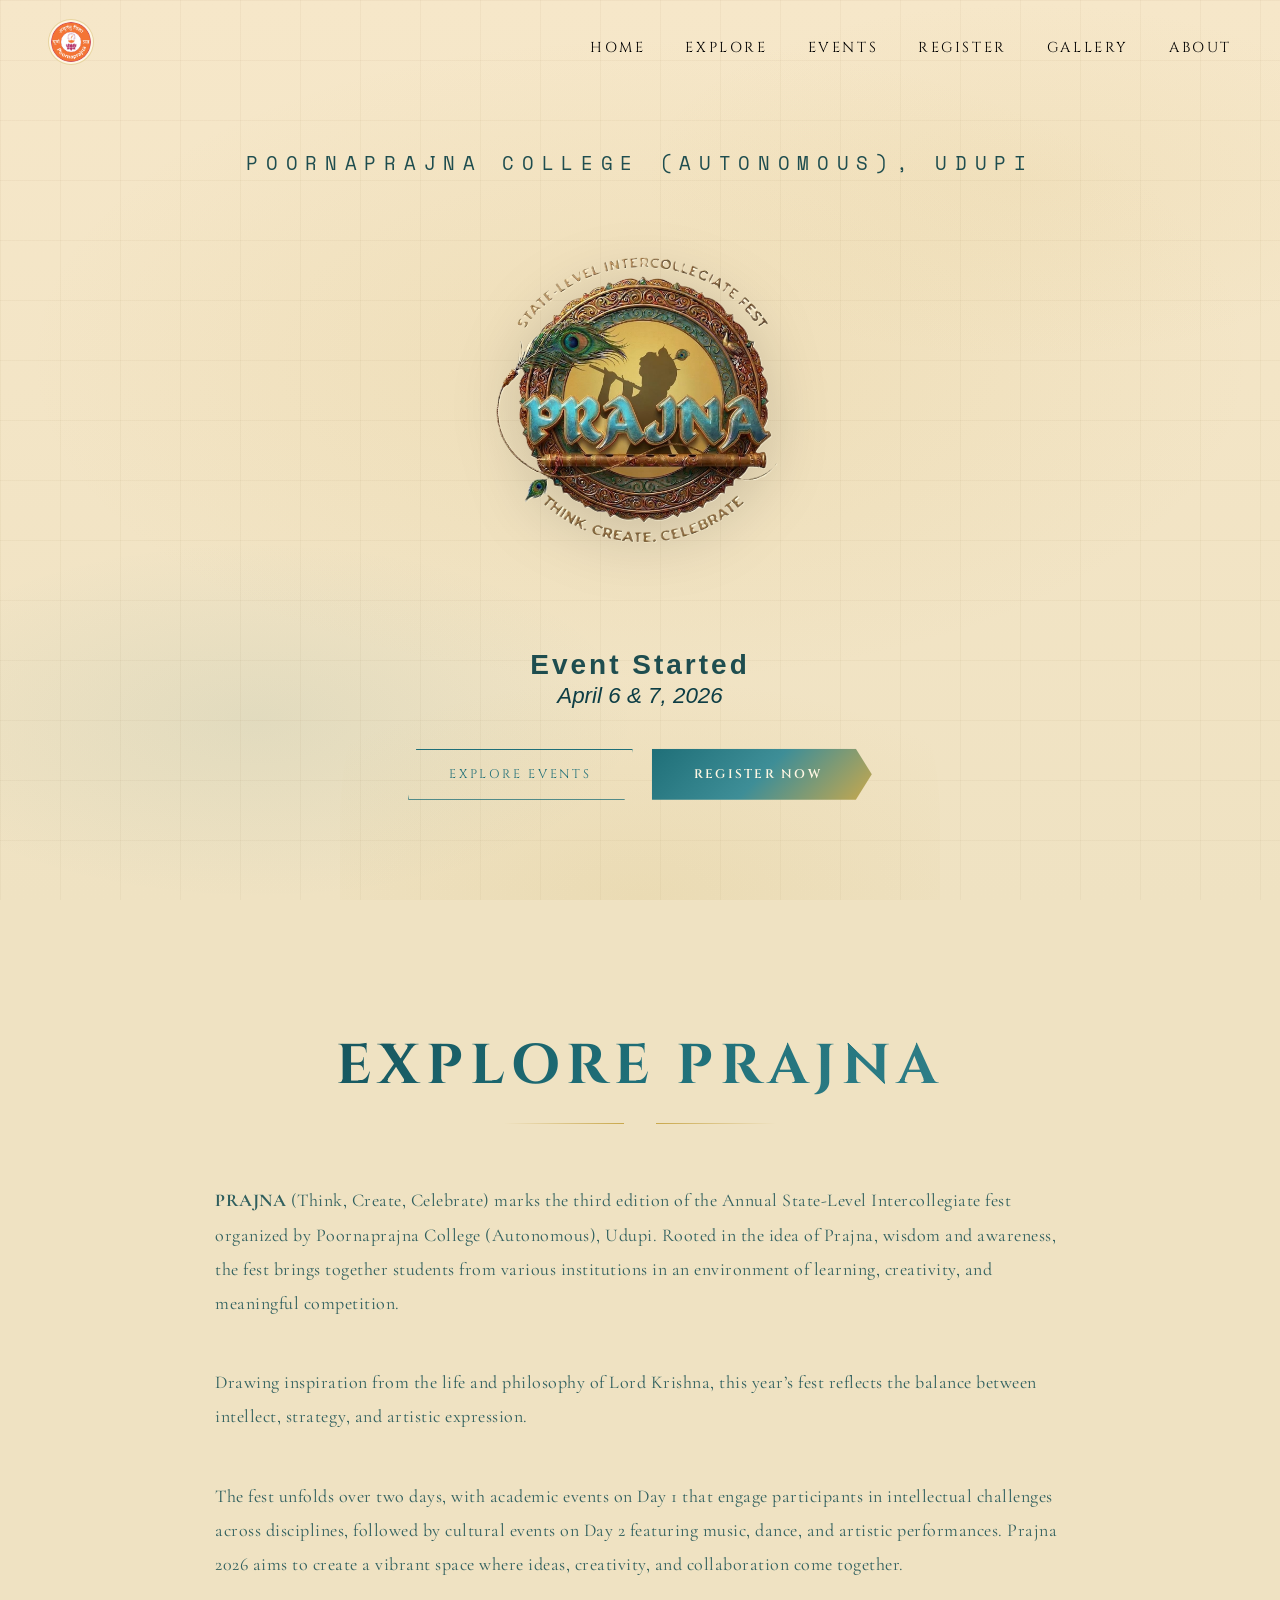
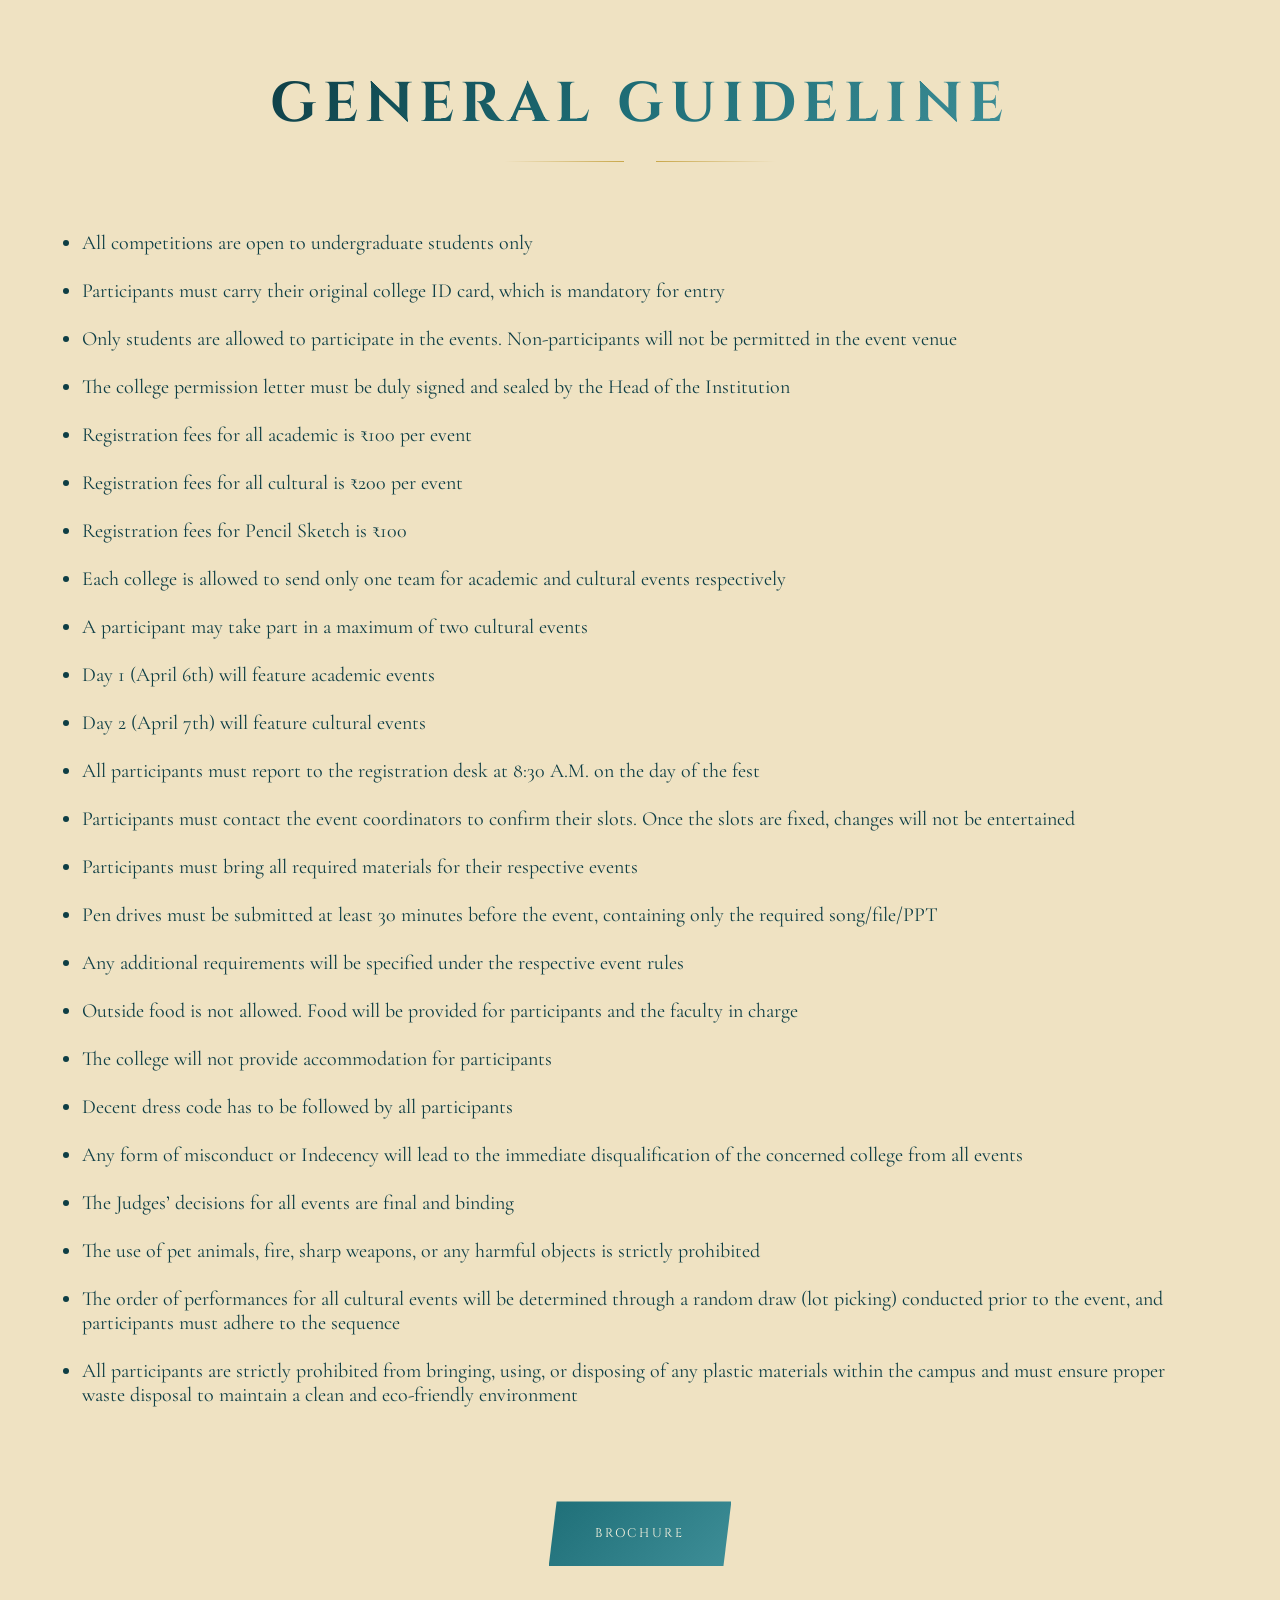
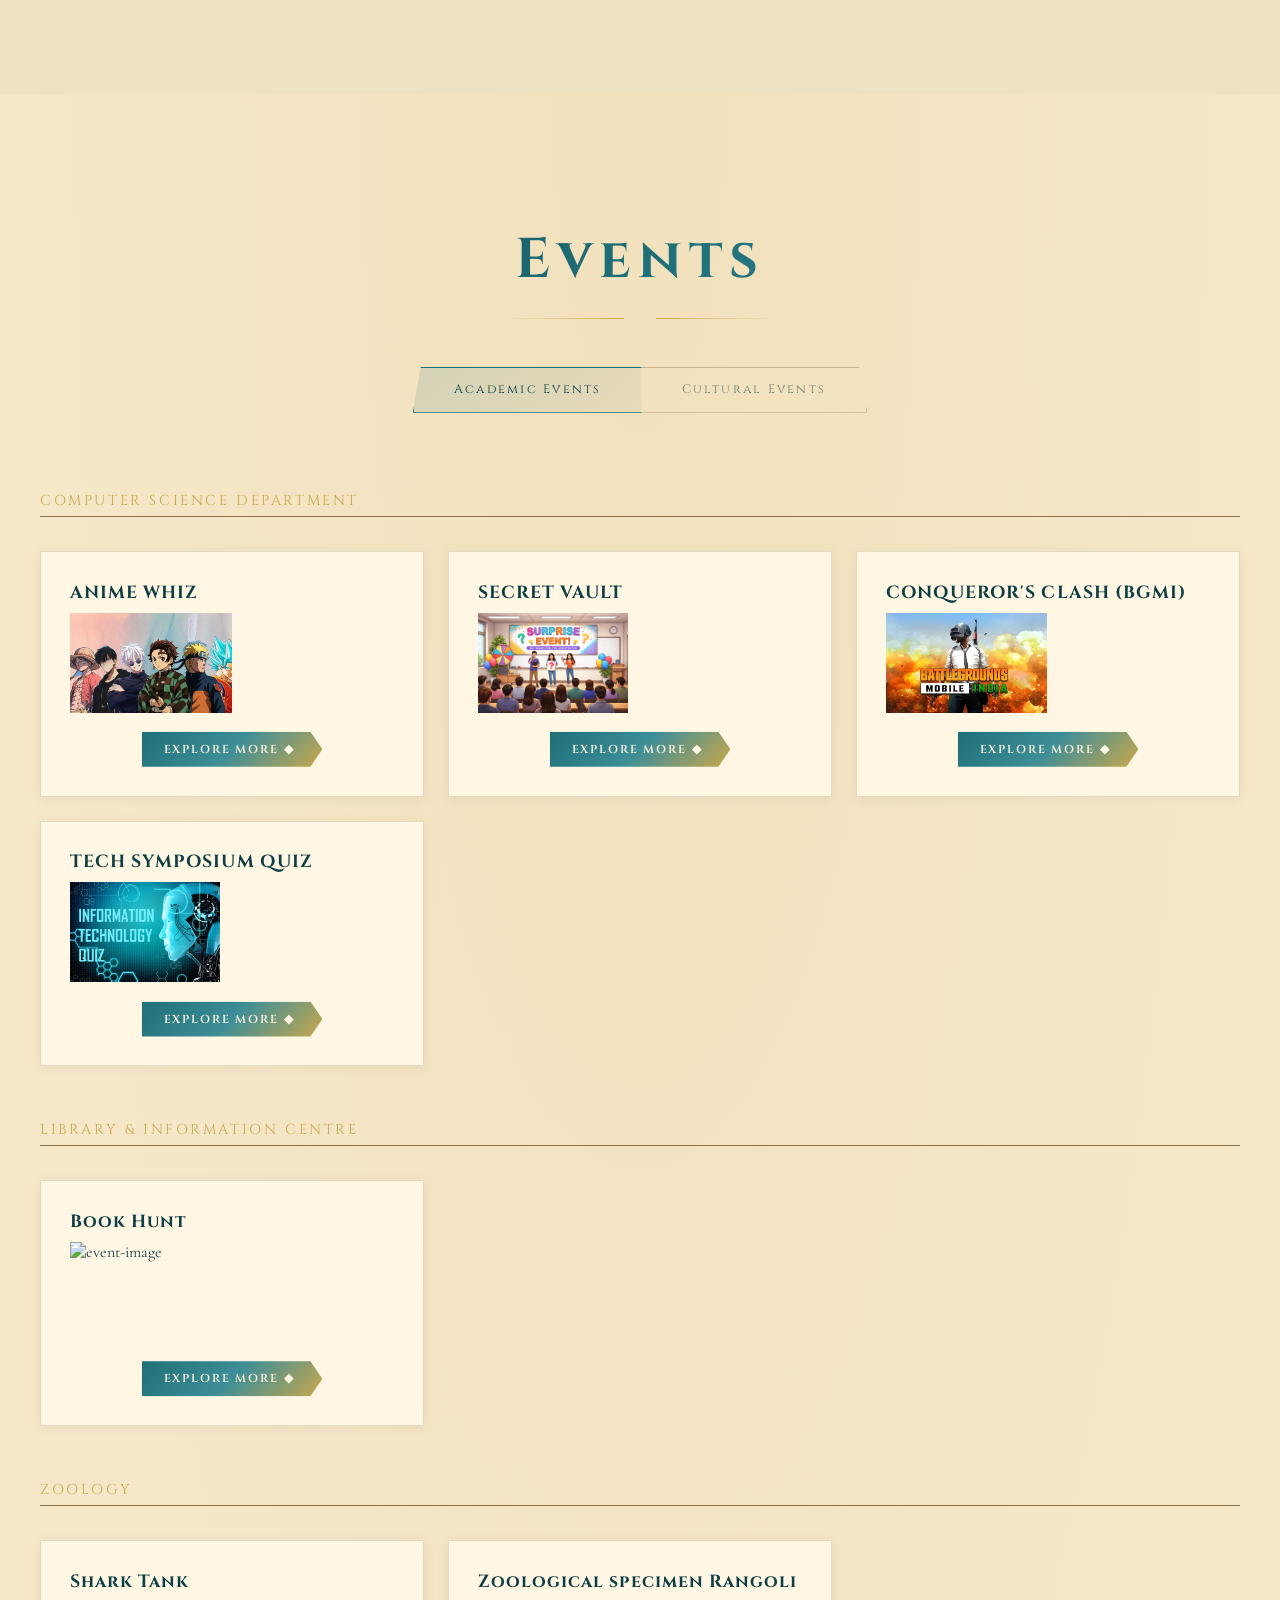
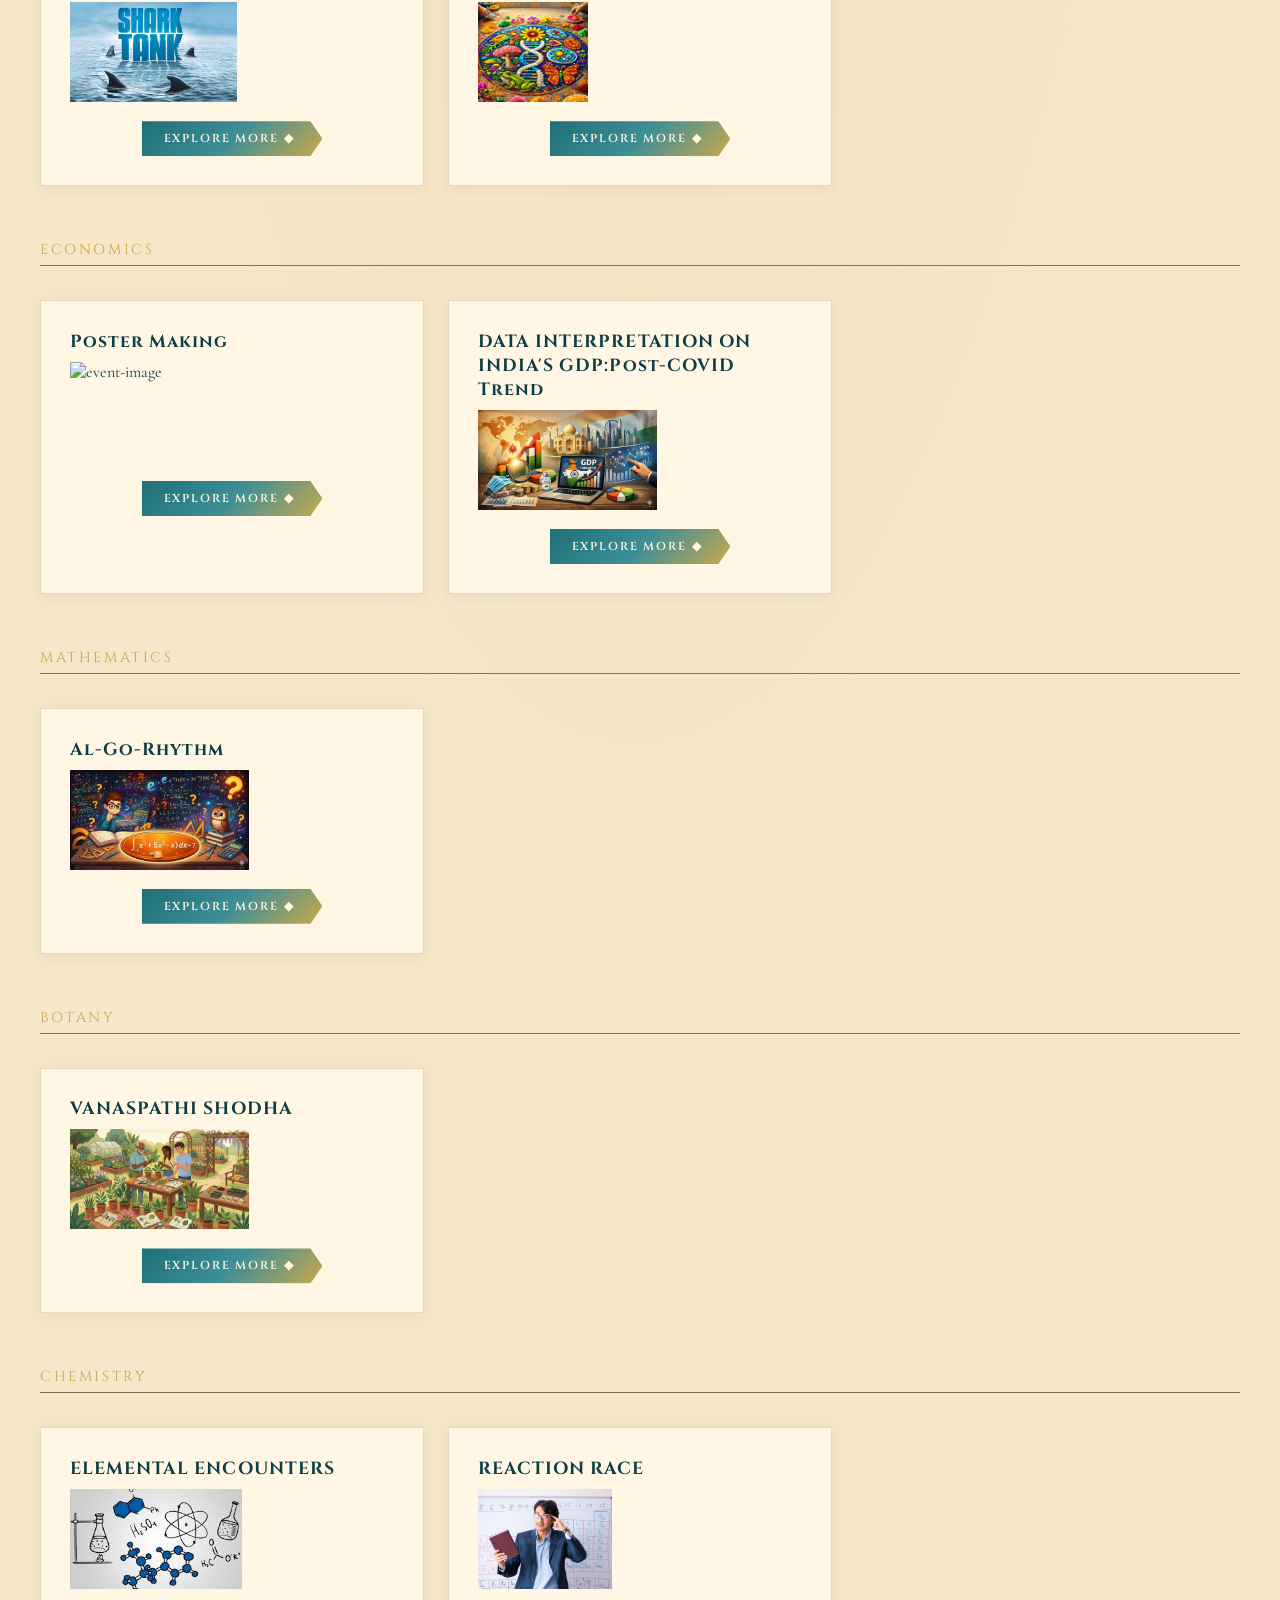
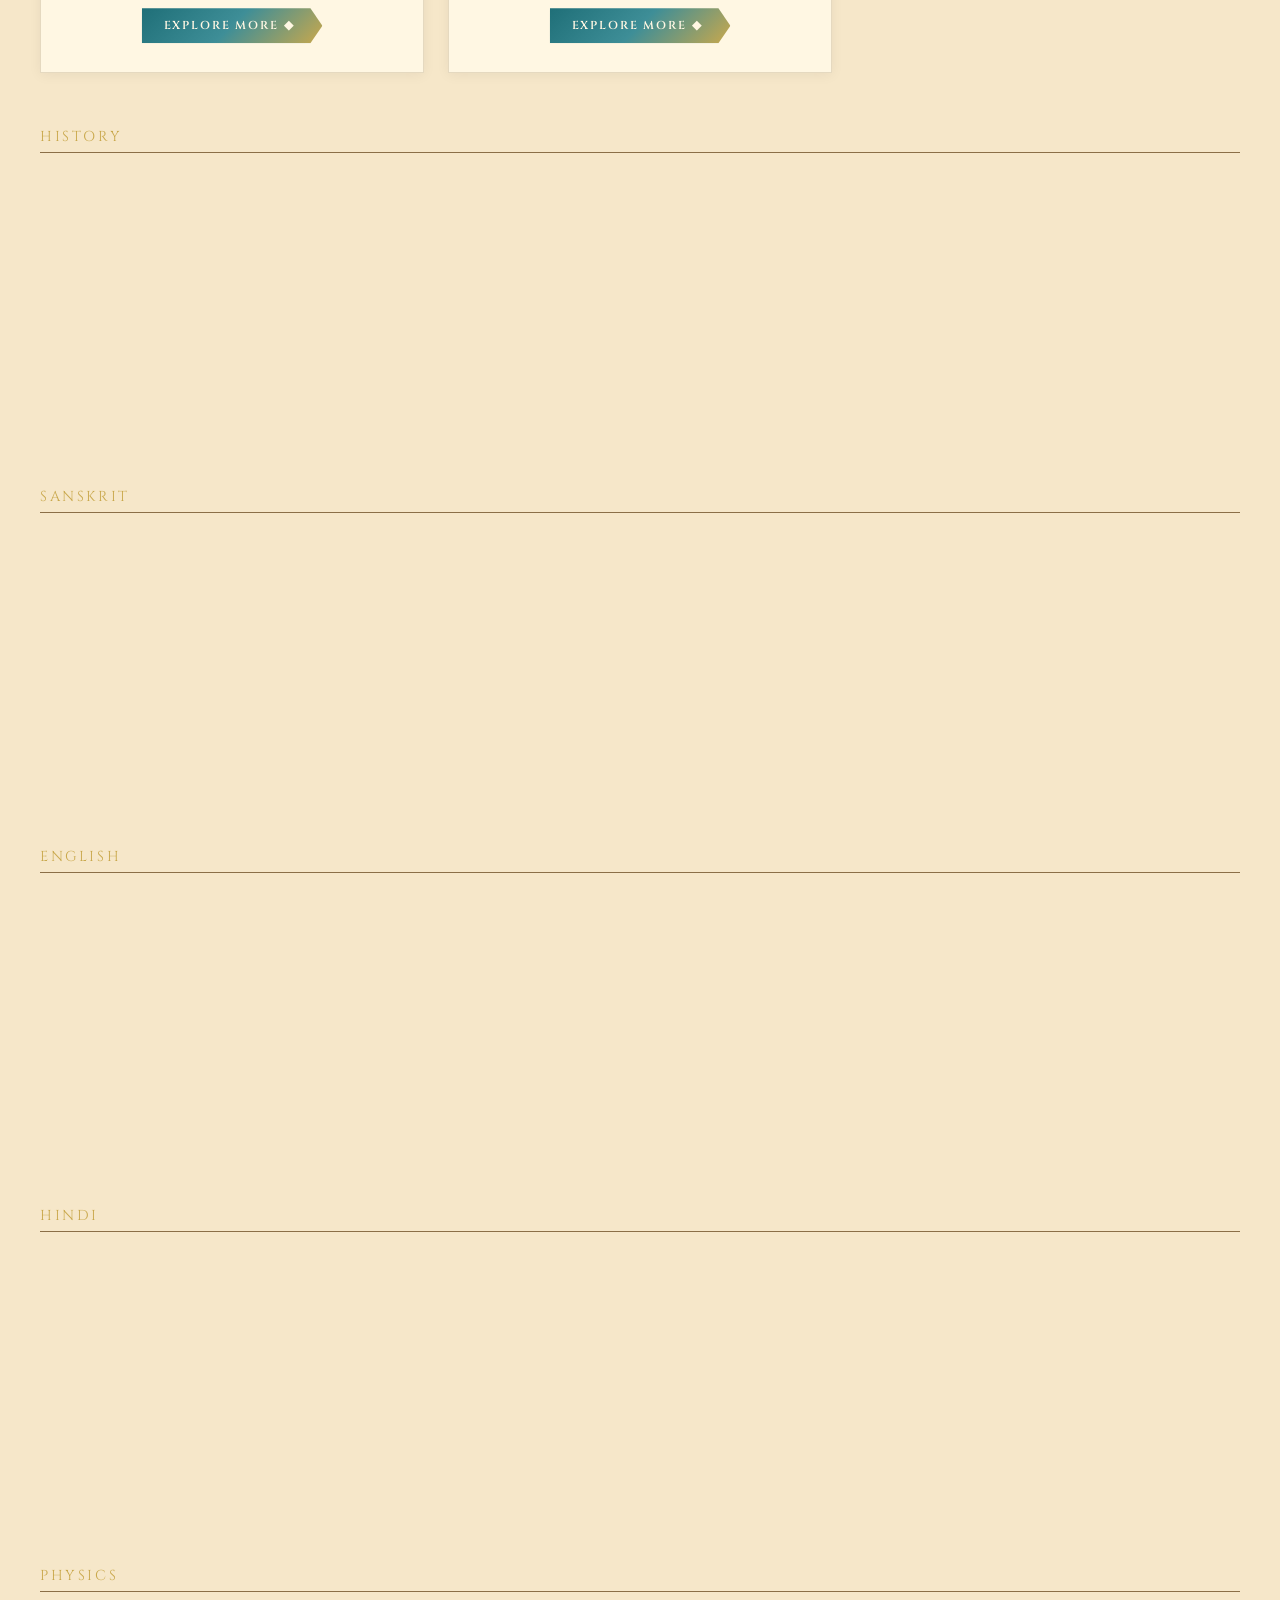
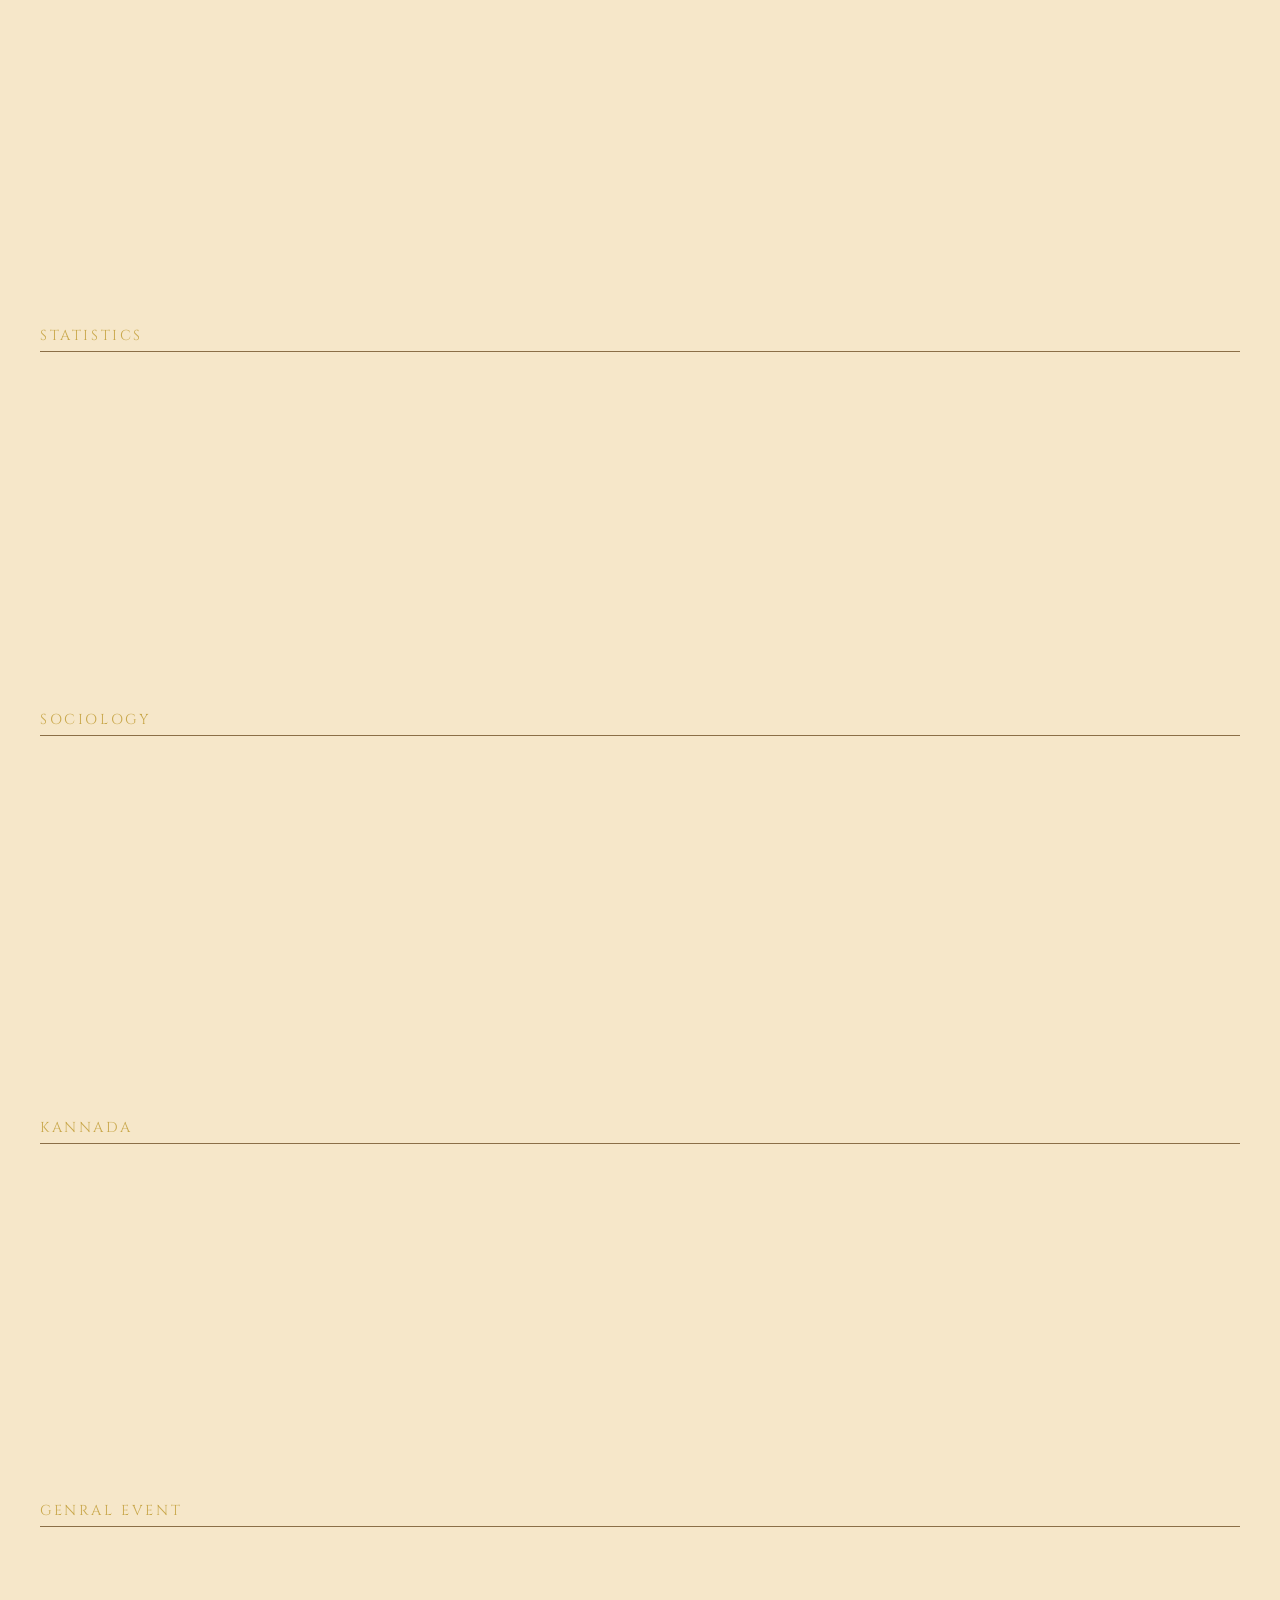
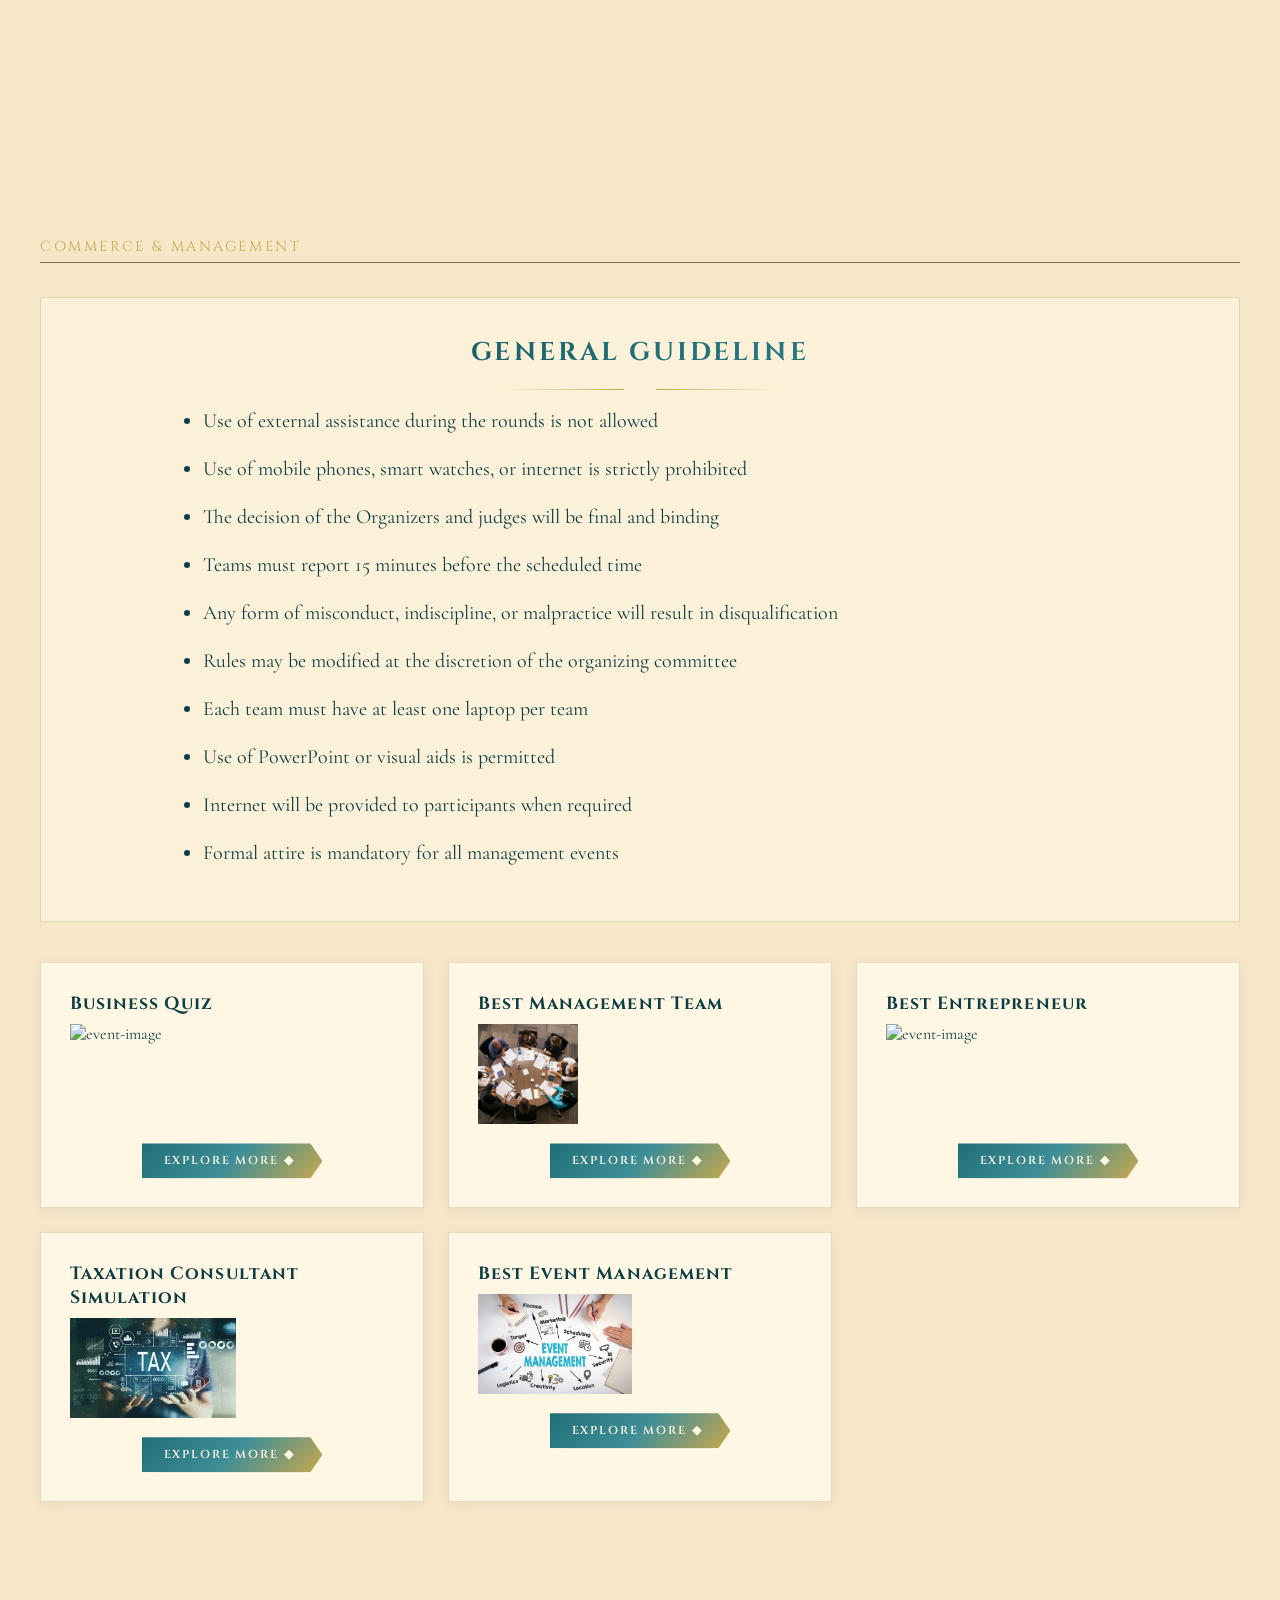
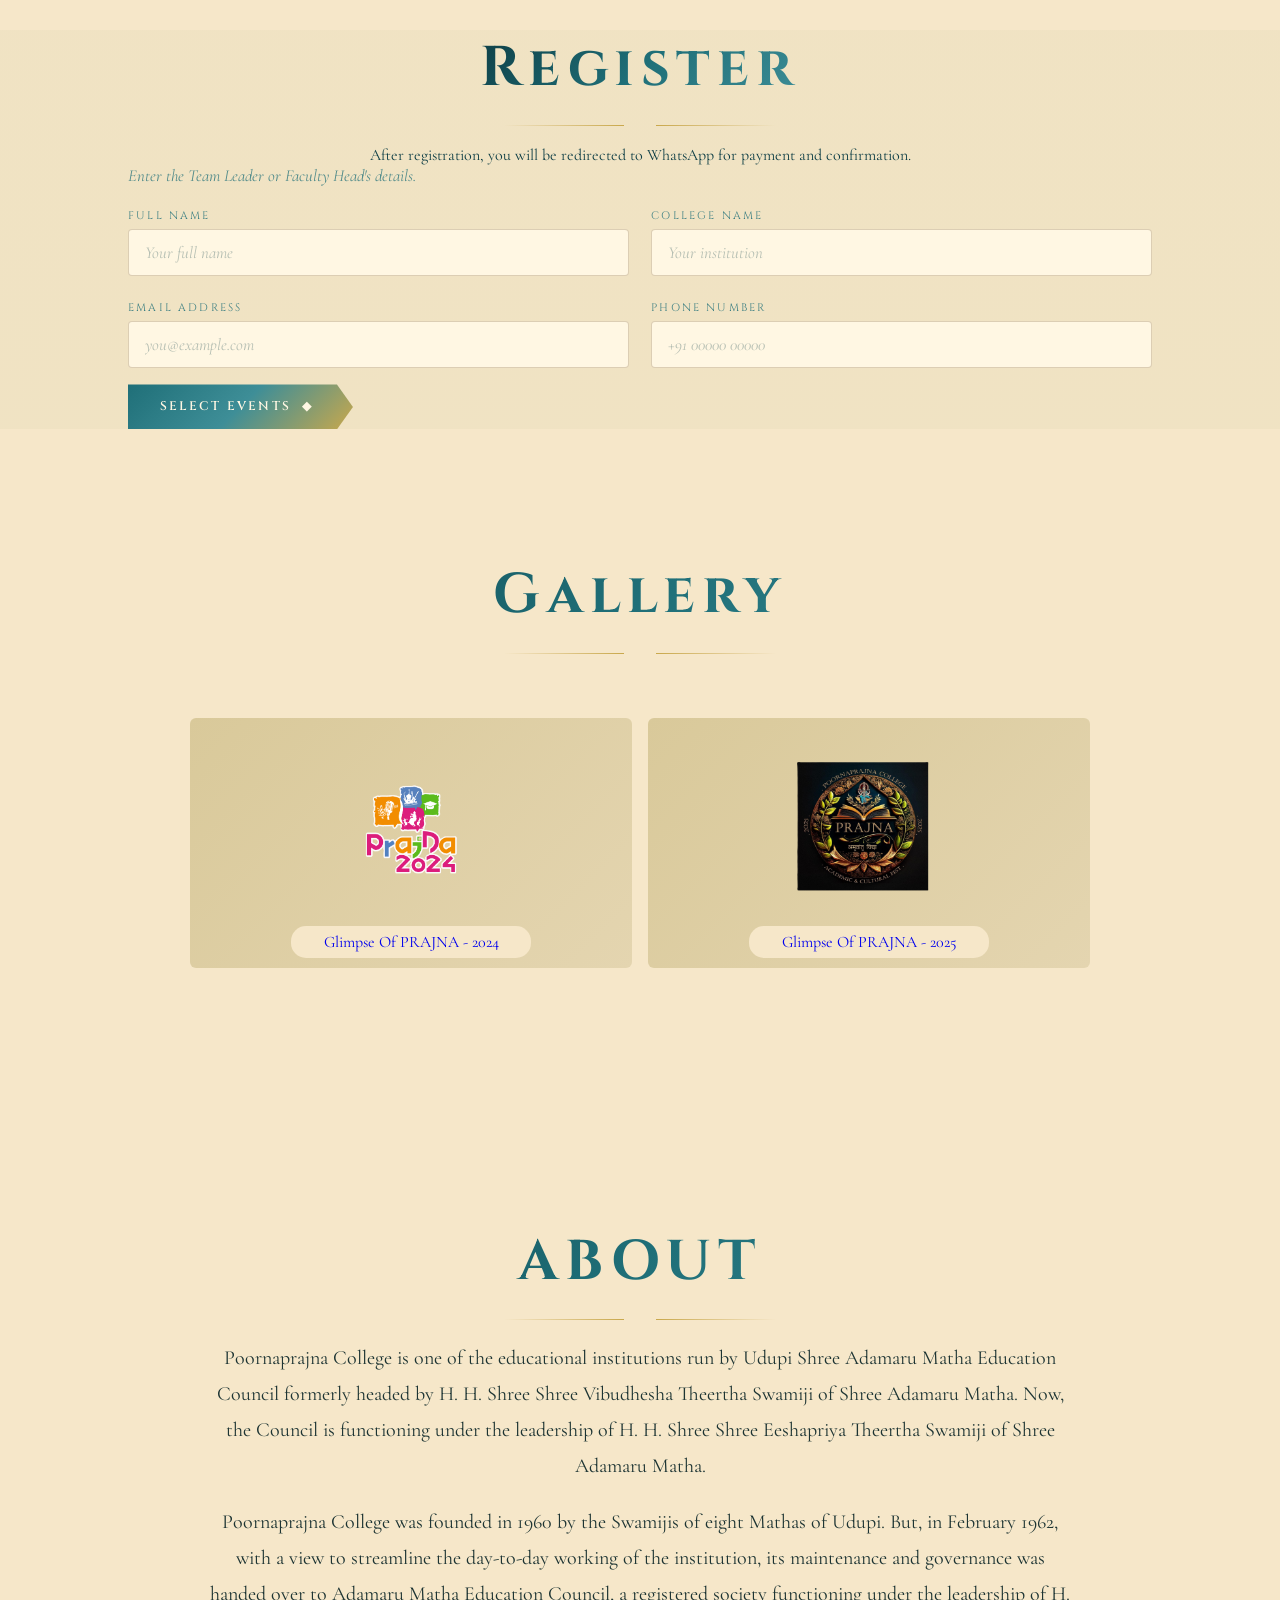
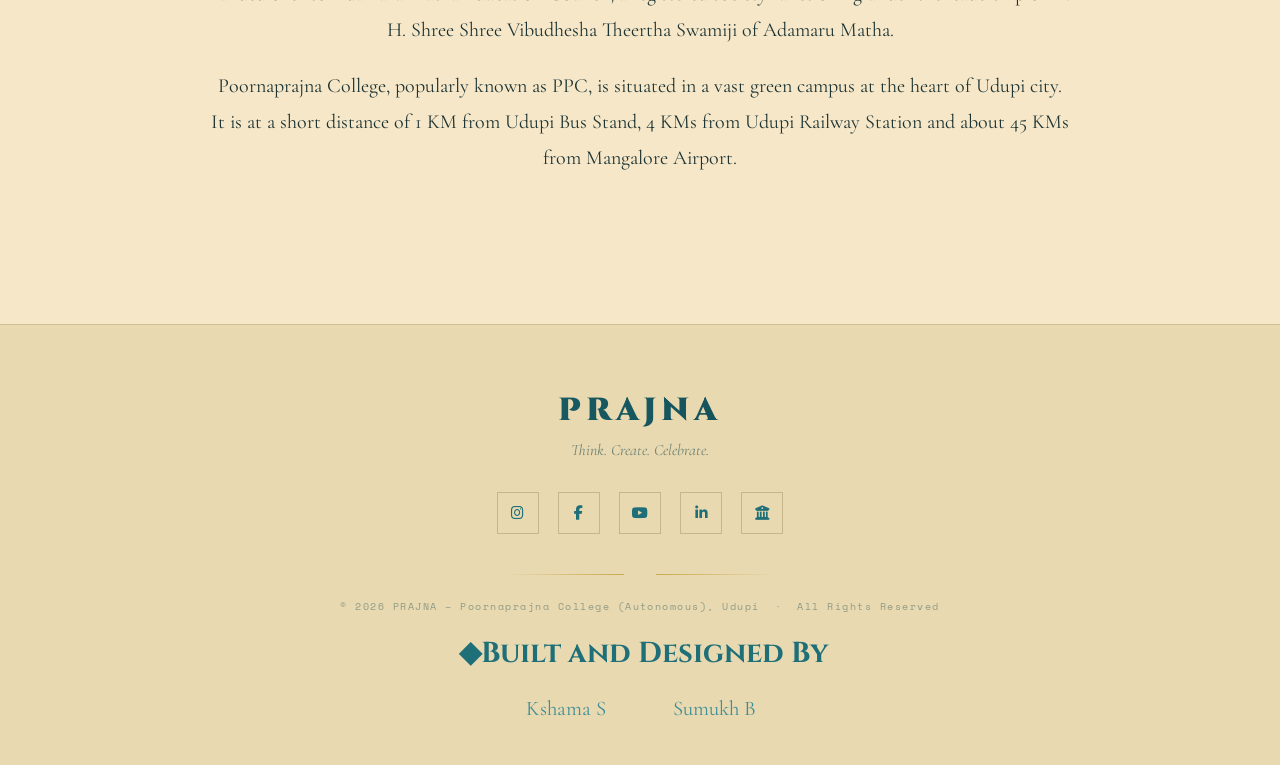
==== commit 48533f93: "Final Commit" ====
--- a/index.html
+++ b/index.html
@@ -153,7 +153,7 @@
 <br>
         </div>
       <div class="brochure-container">
-         <a href="https://drive.google.com/file/d/11QbYhifFzQuY1b_XUa-pOfPPAonRezOW/view?usp=sharing" class="brc-btn" target="_blank">Brochure</a>
+         <a href="/index.html" class="brc-btn" target="_blank">Brochure</a>
       </div>
     </section>
 
